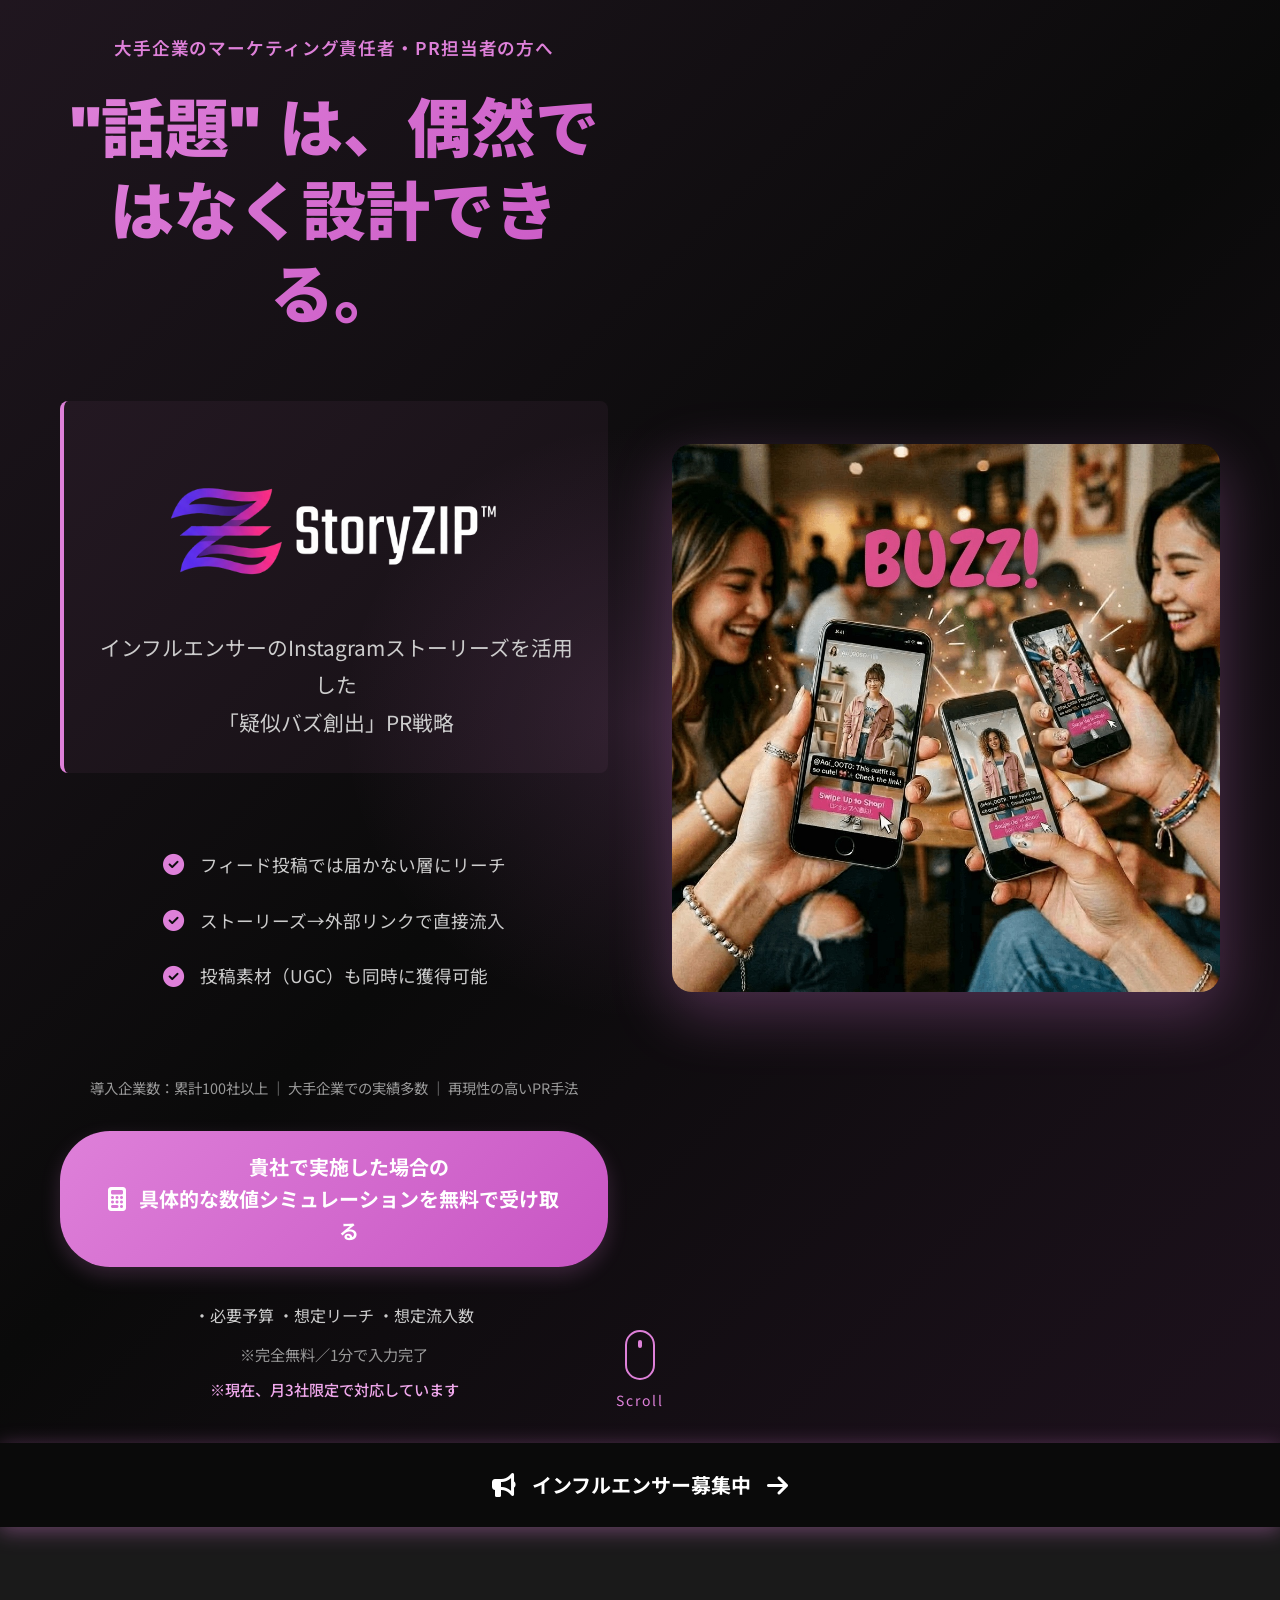
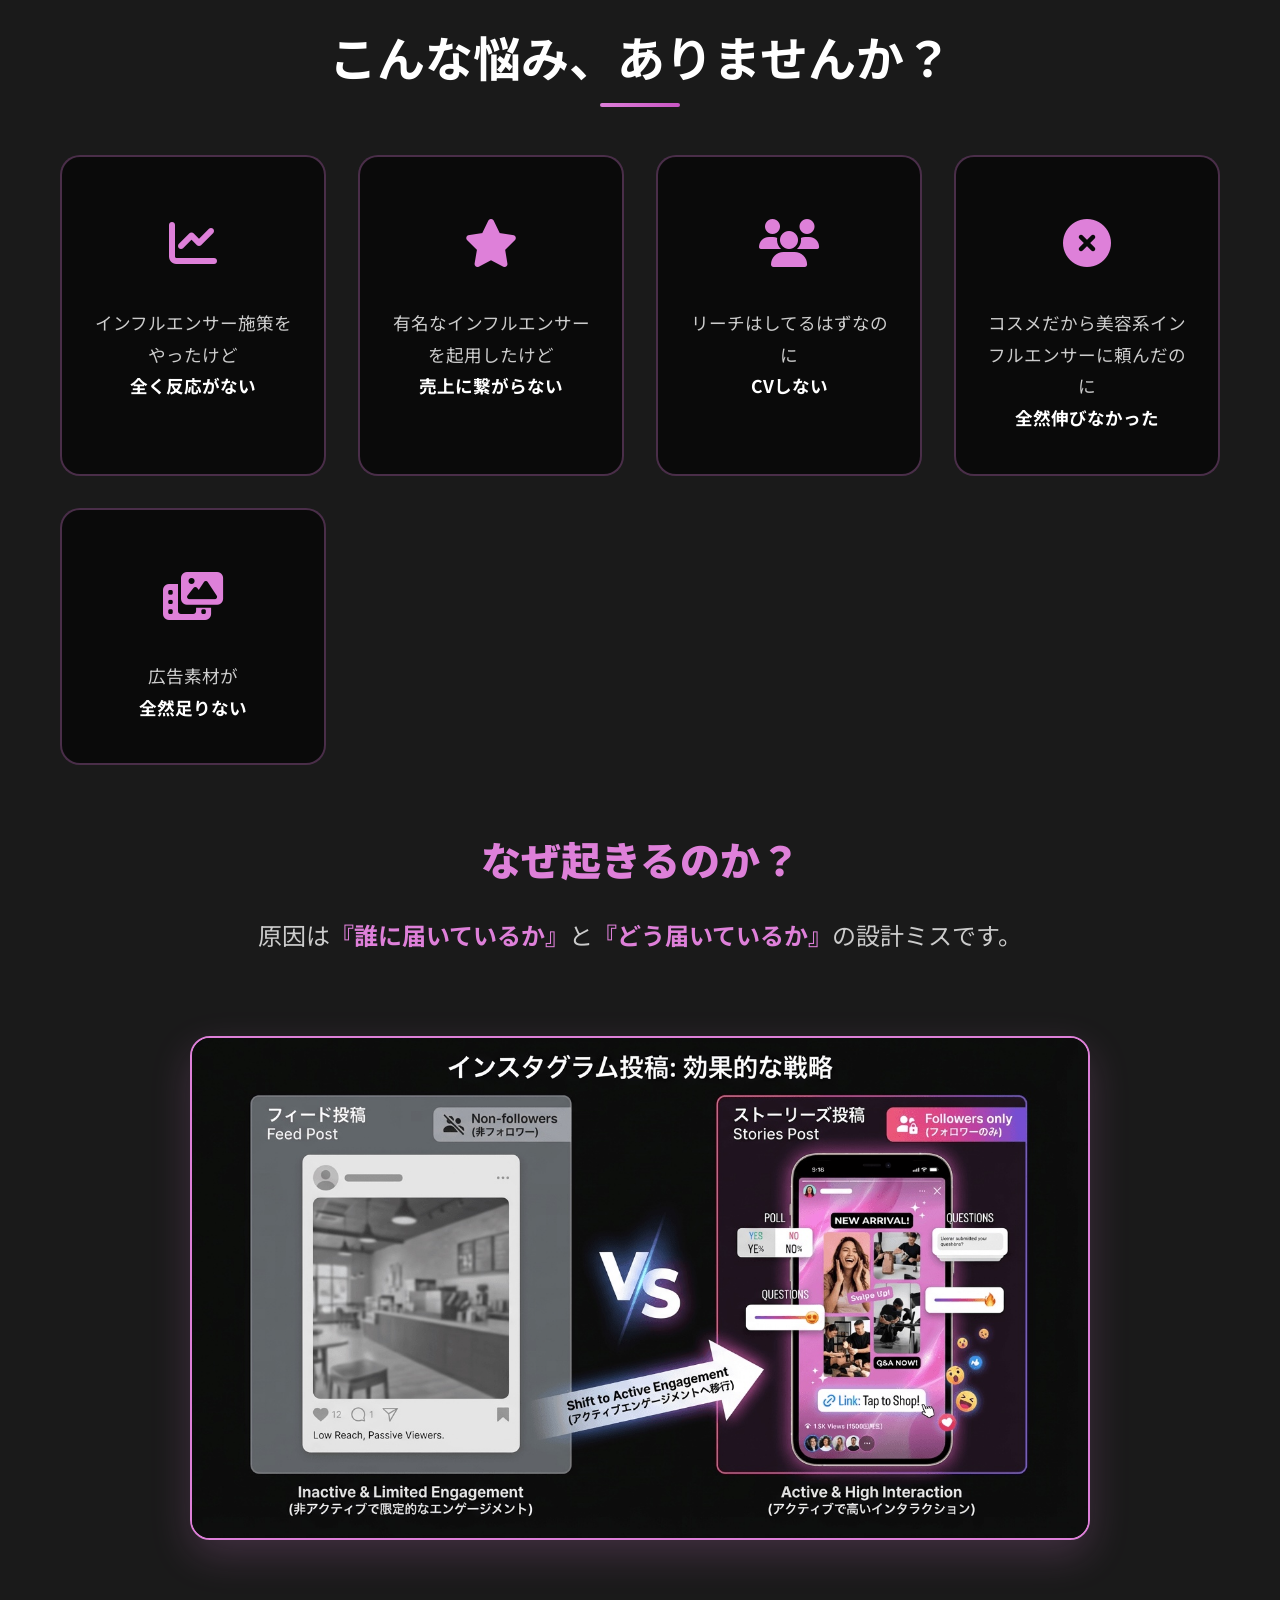
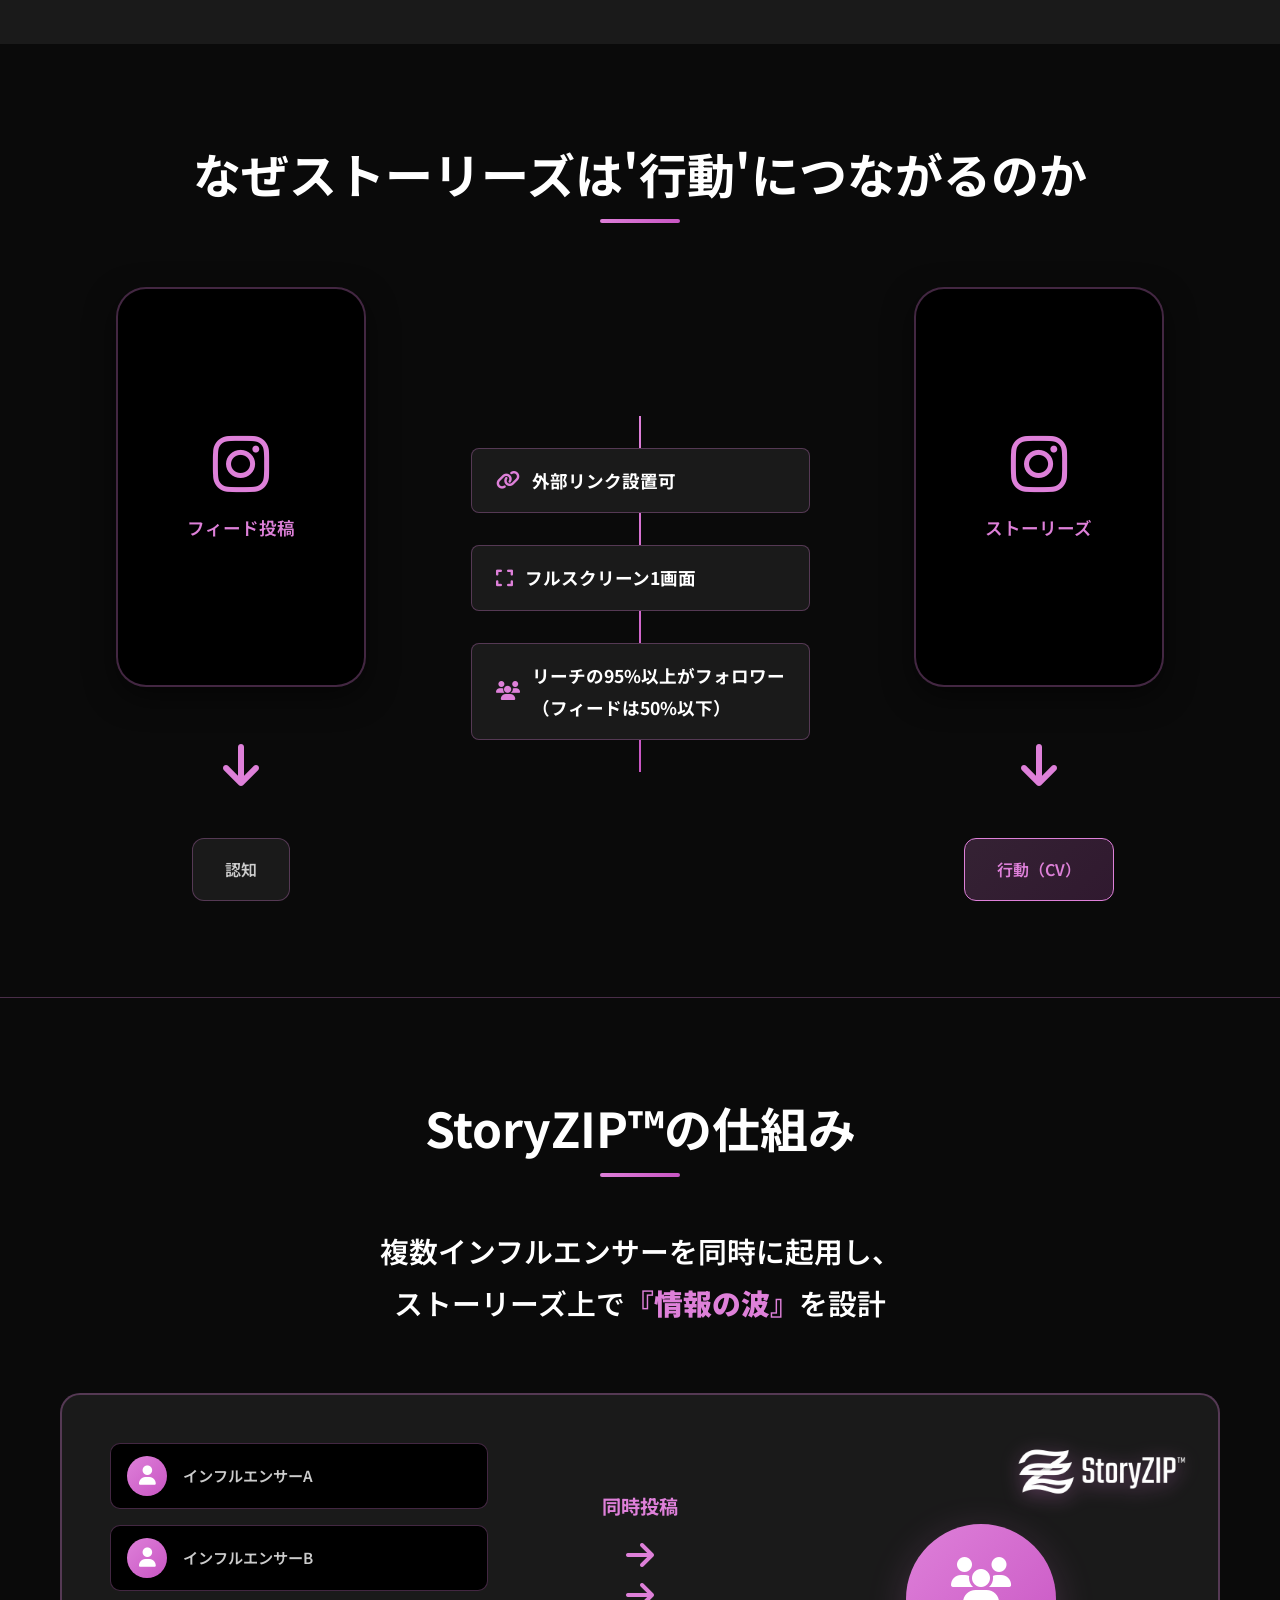
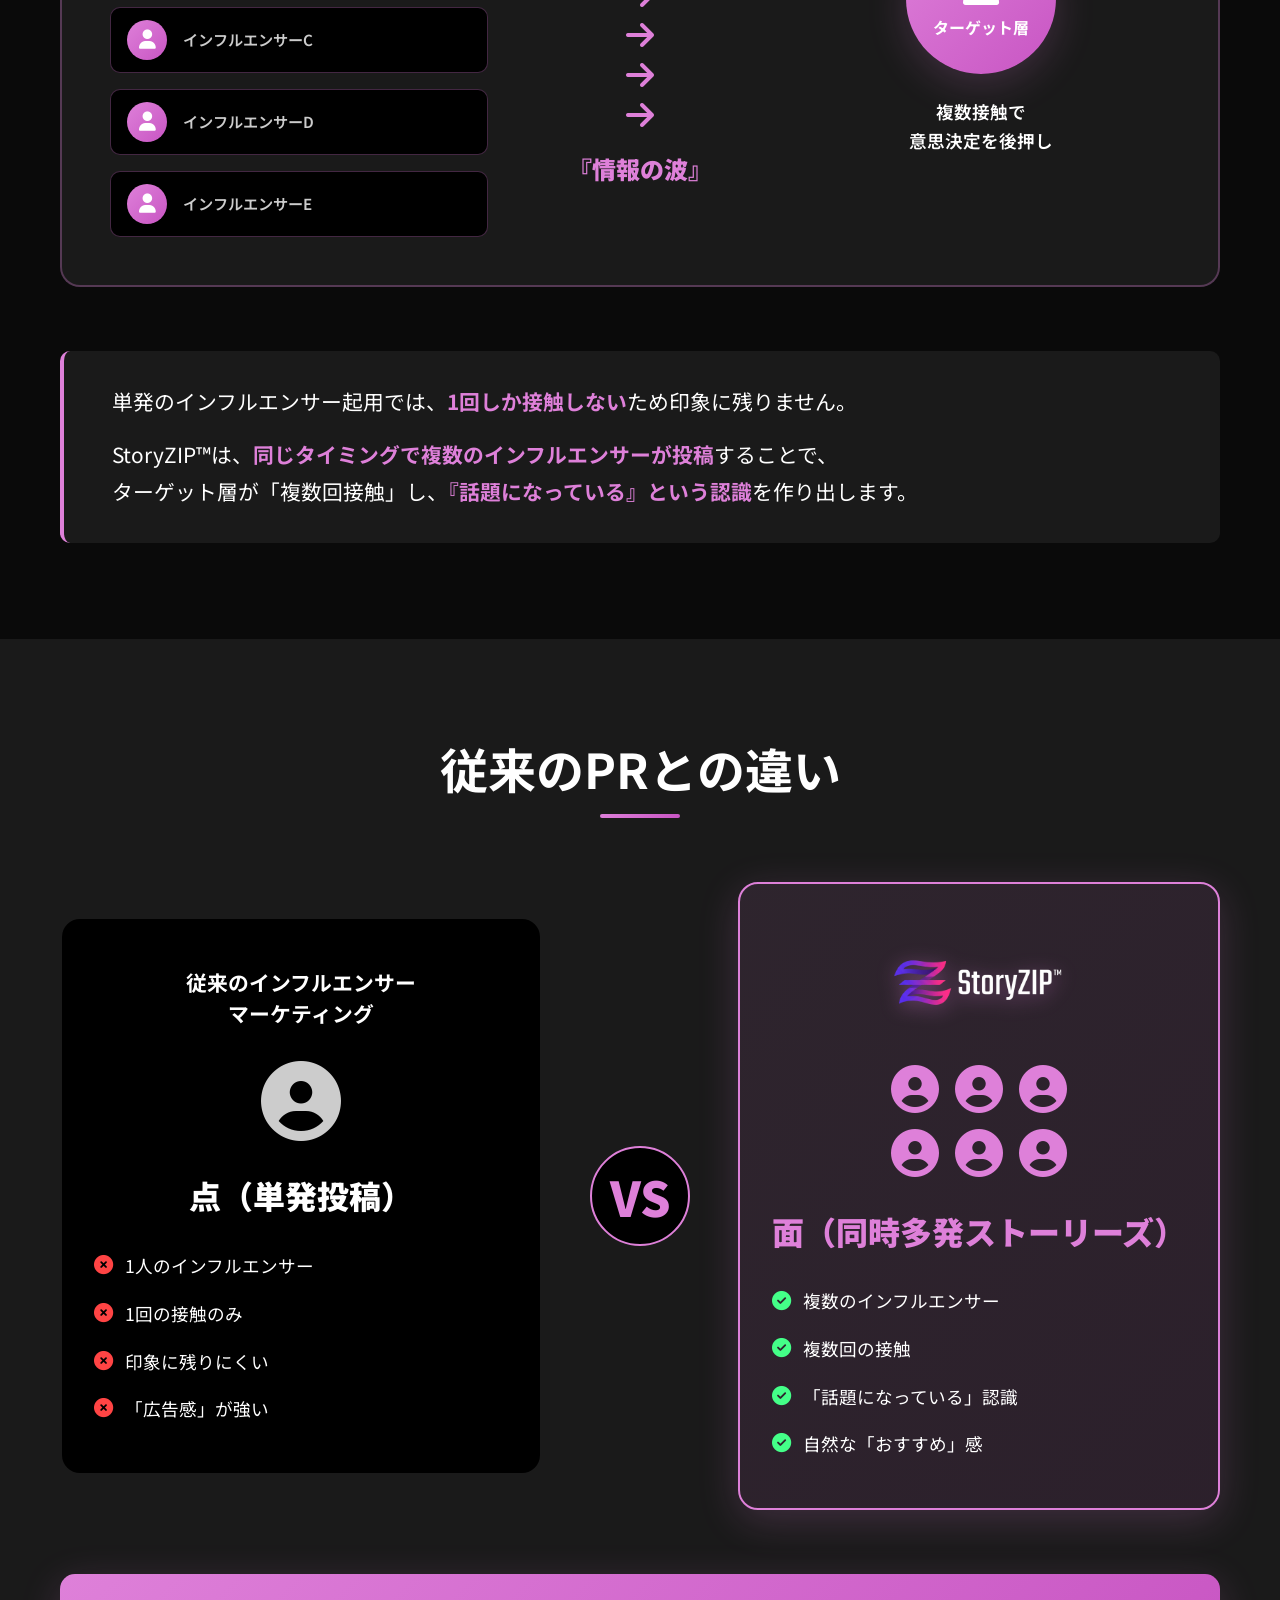
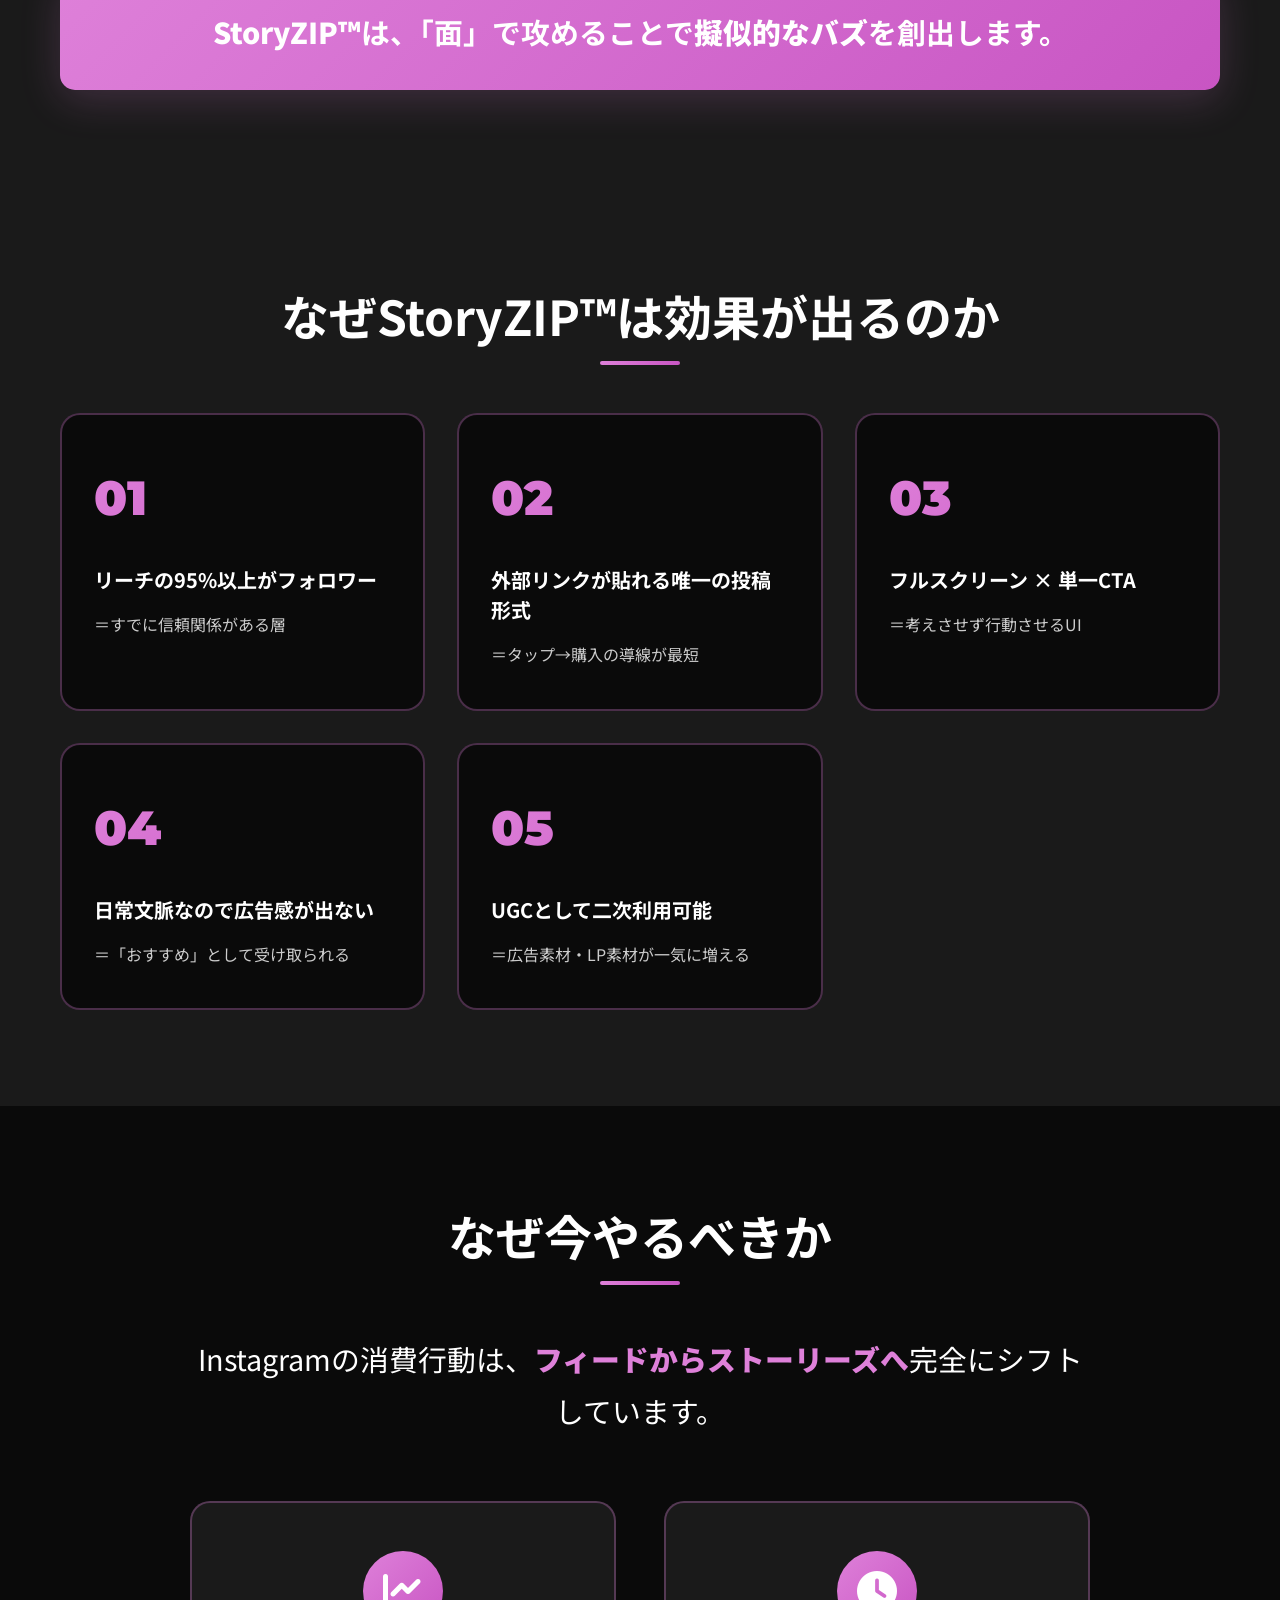
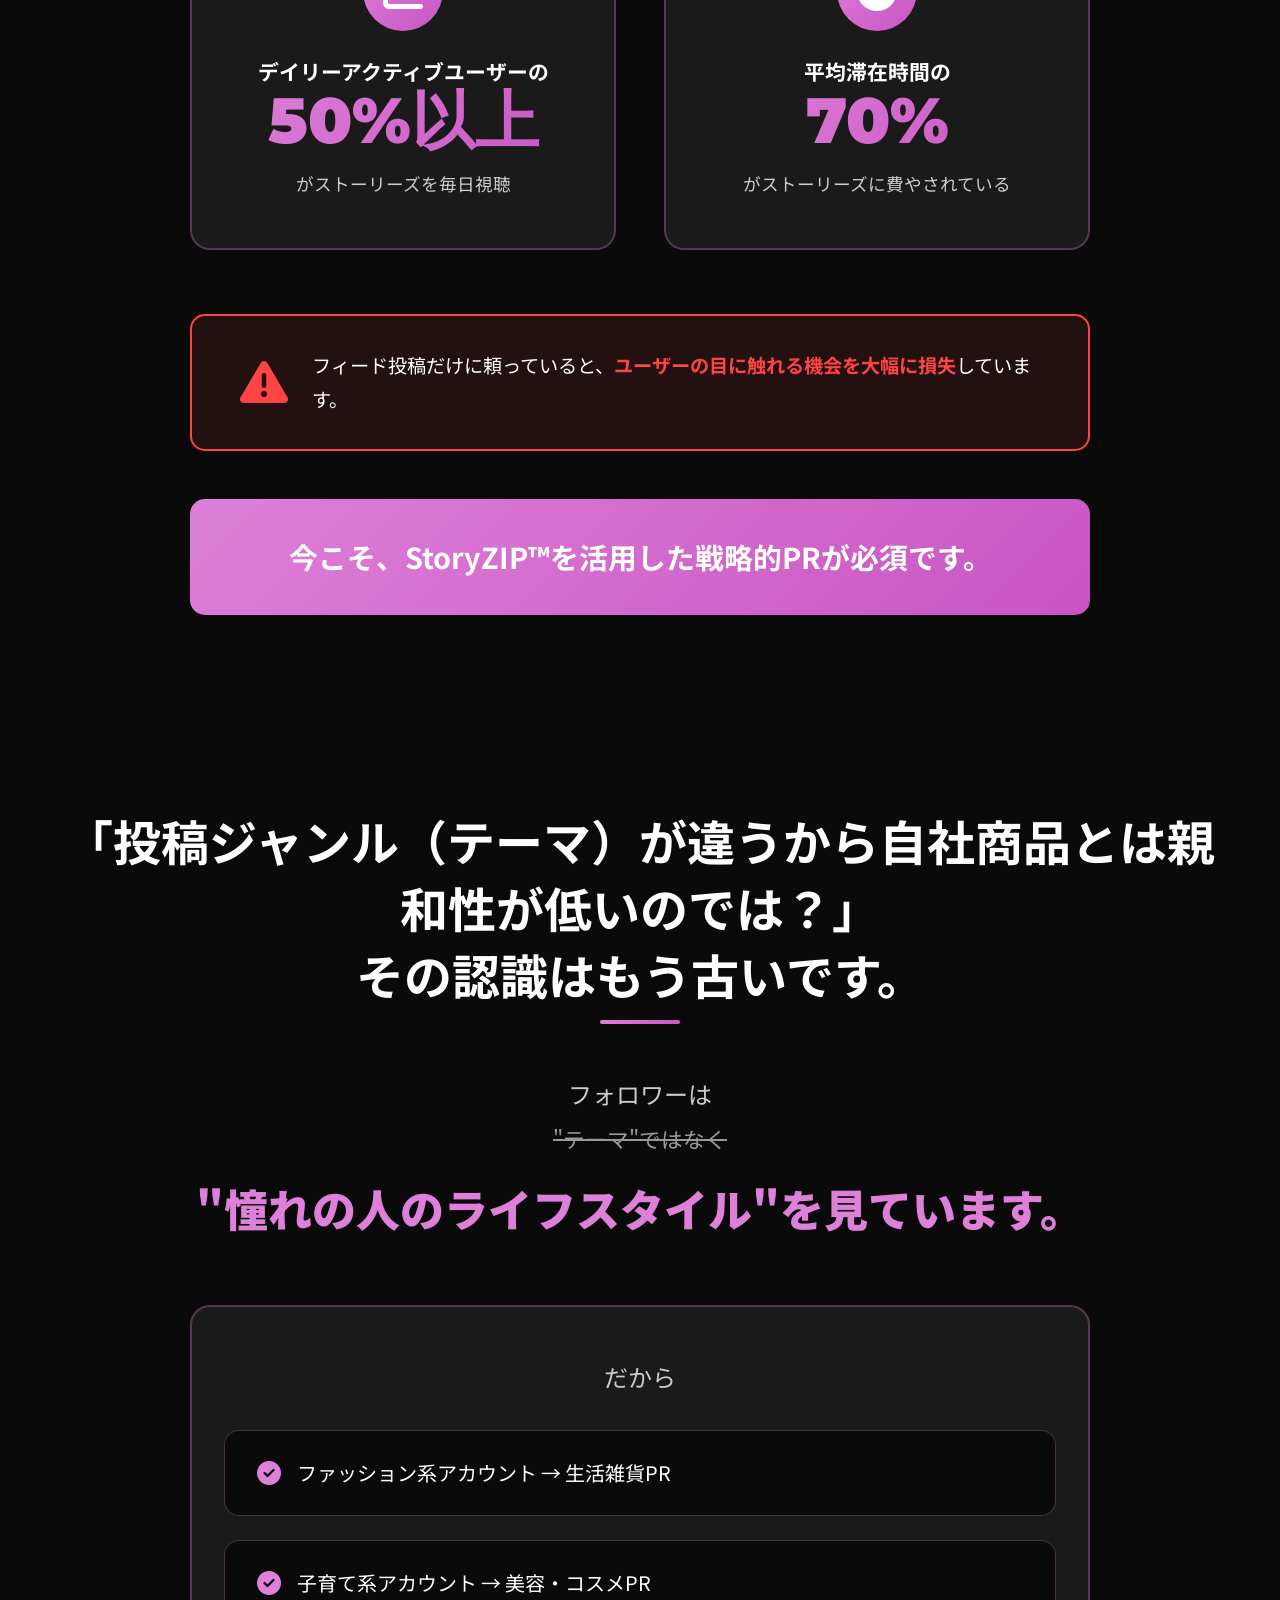
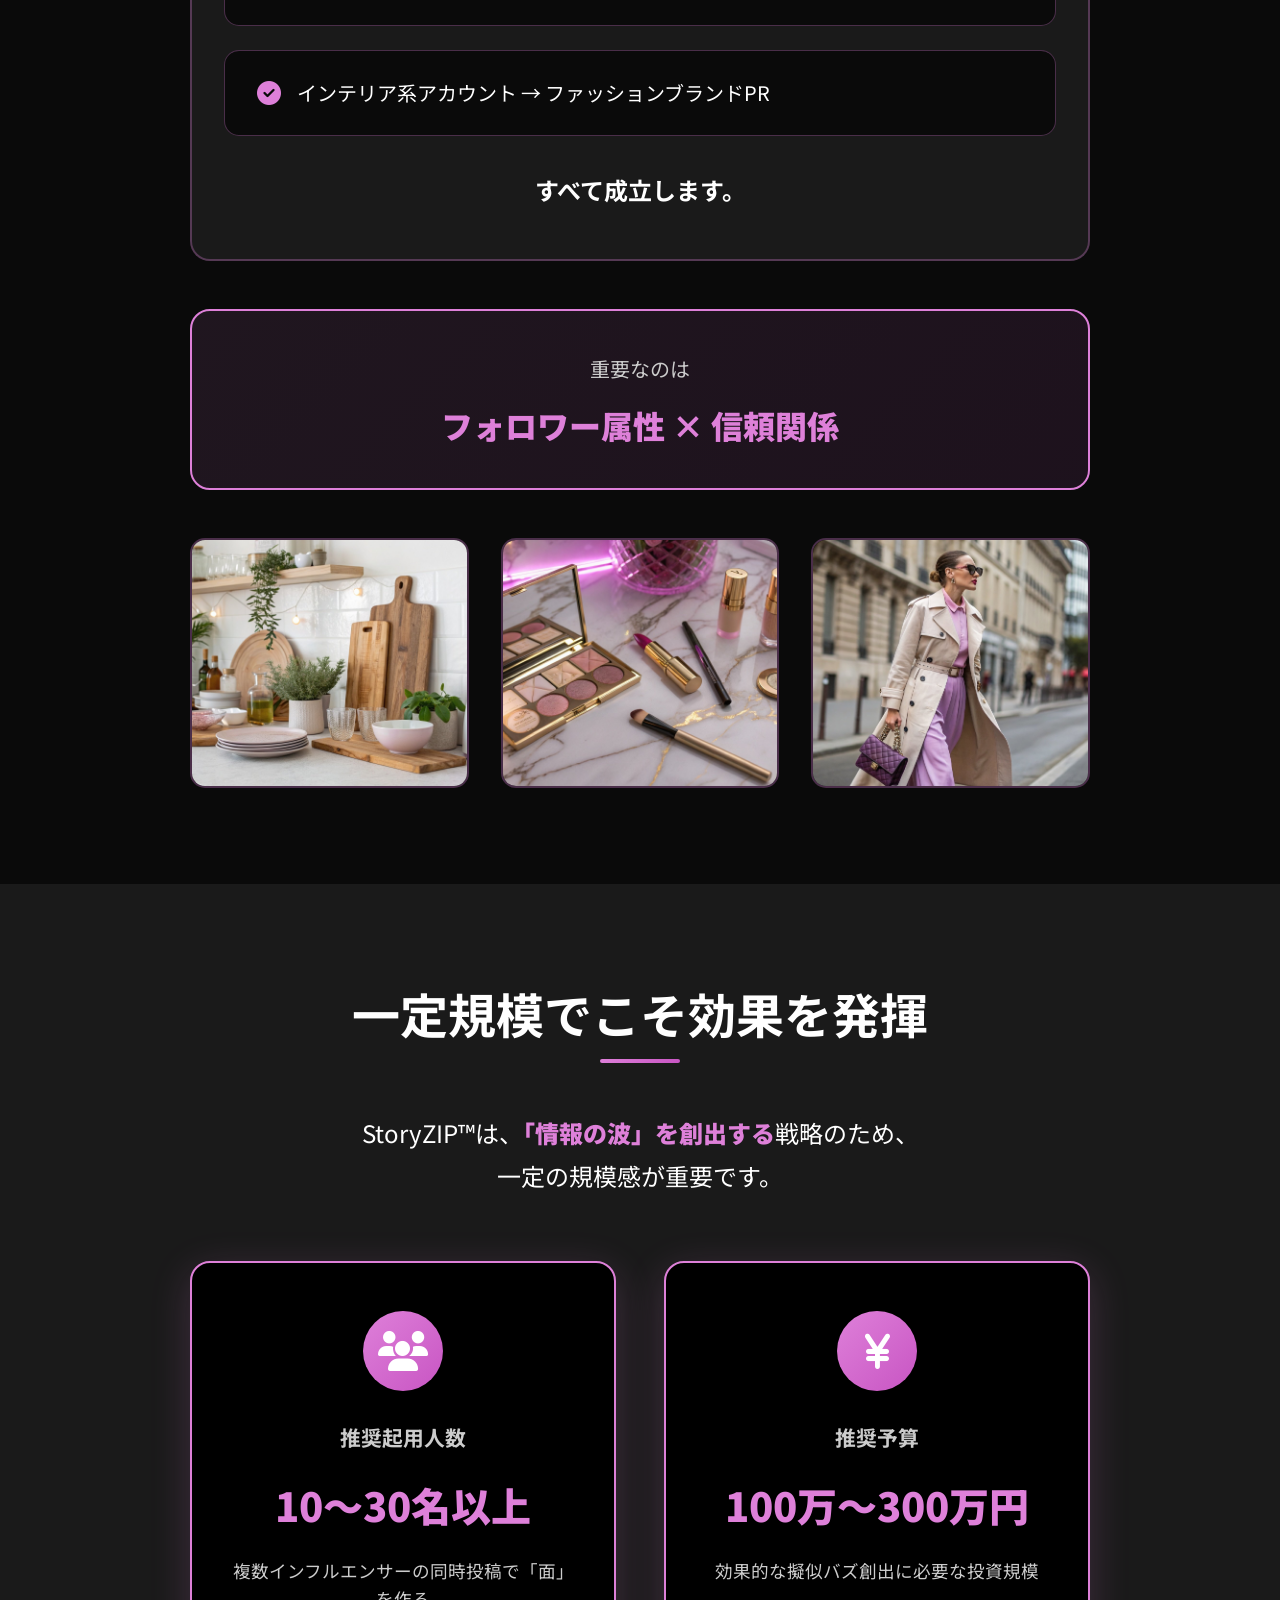
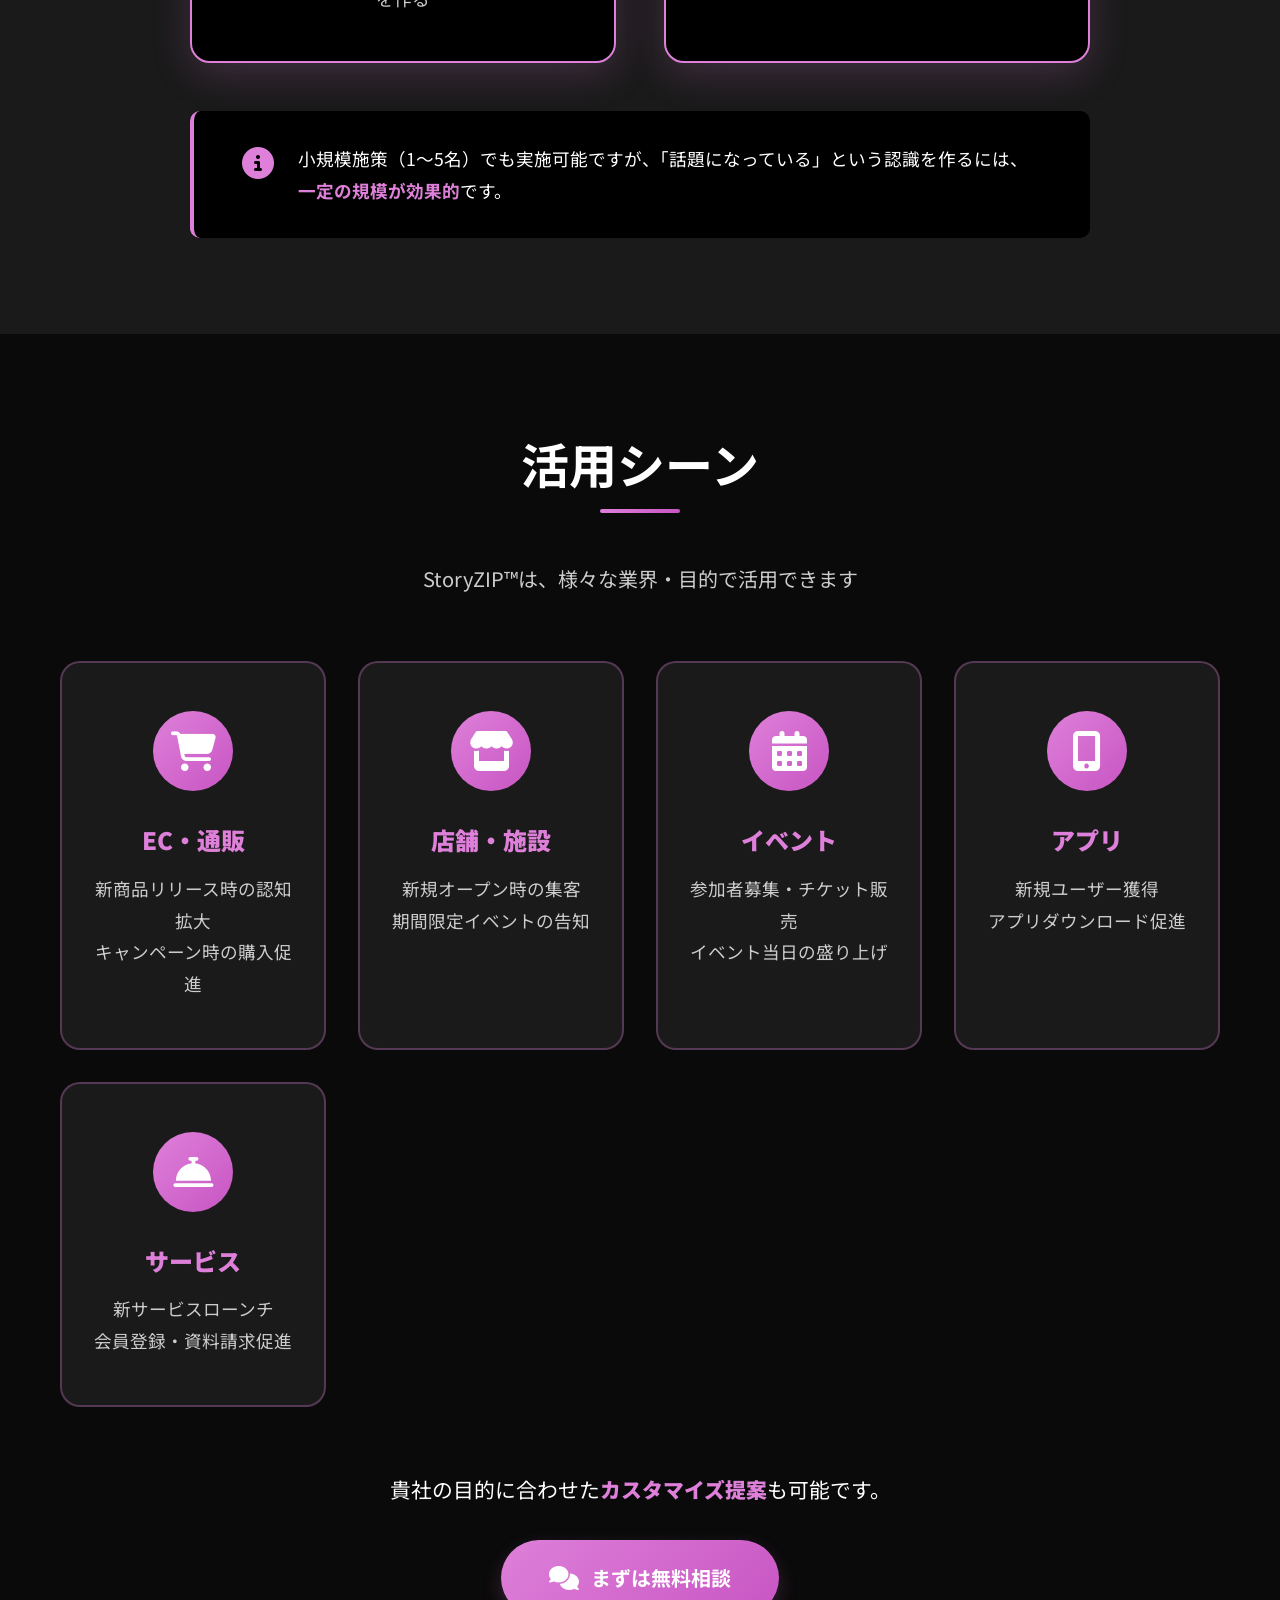
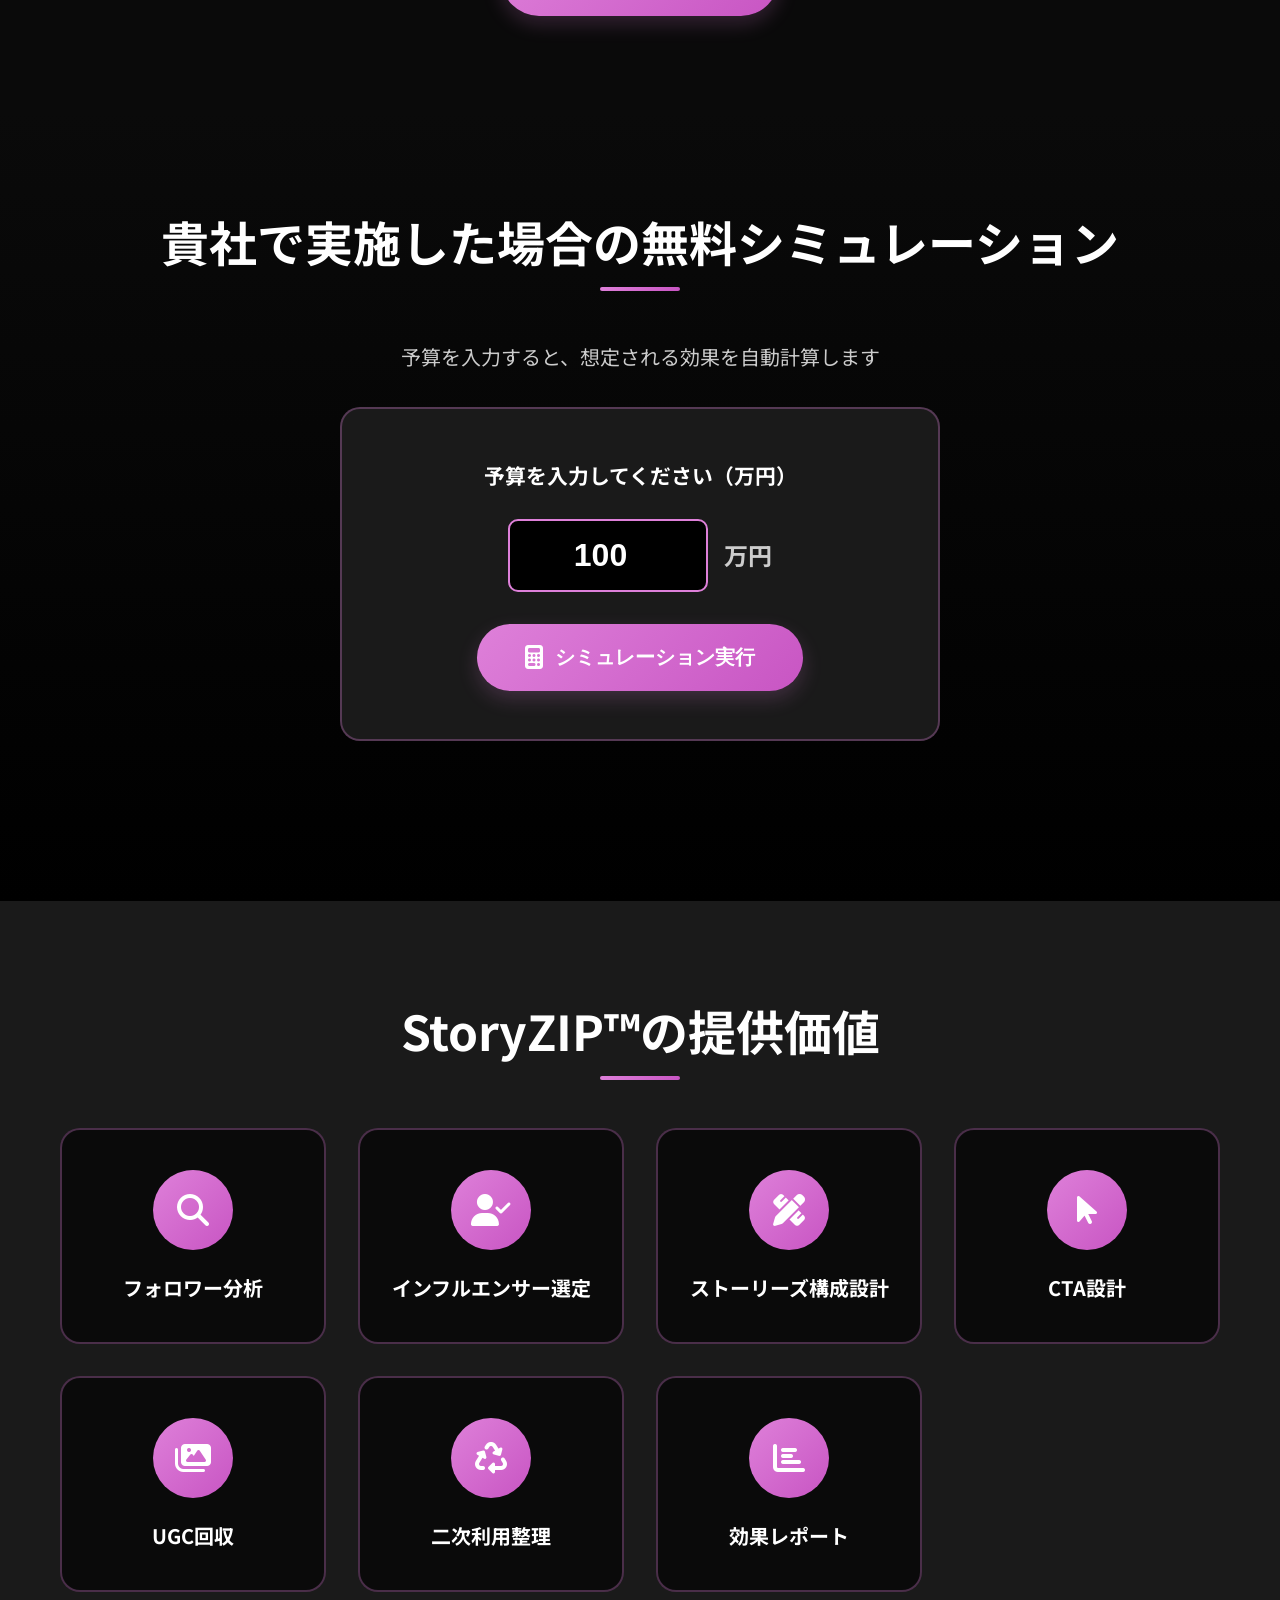
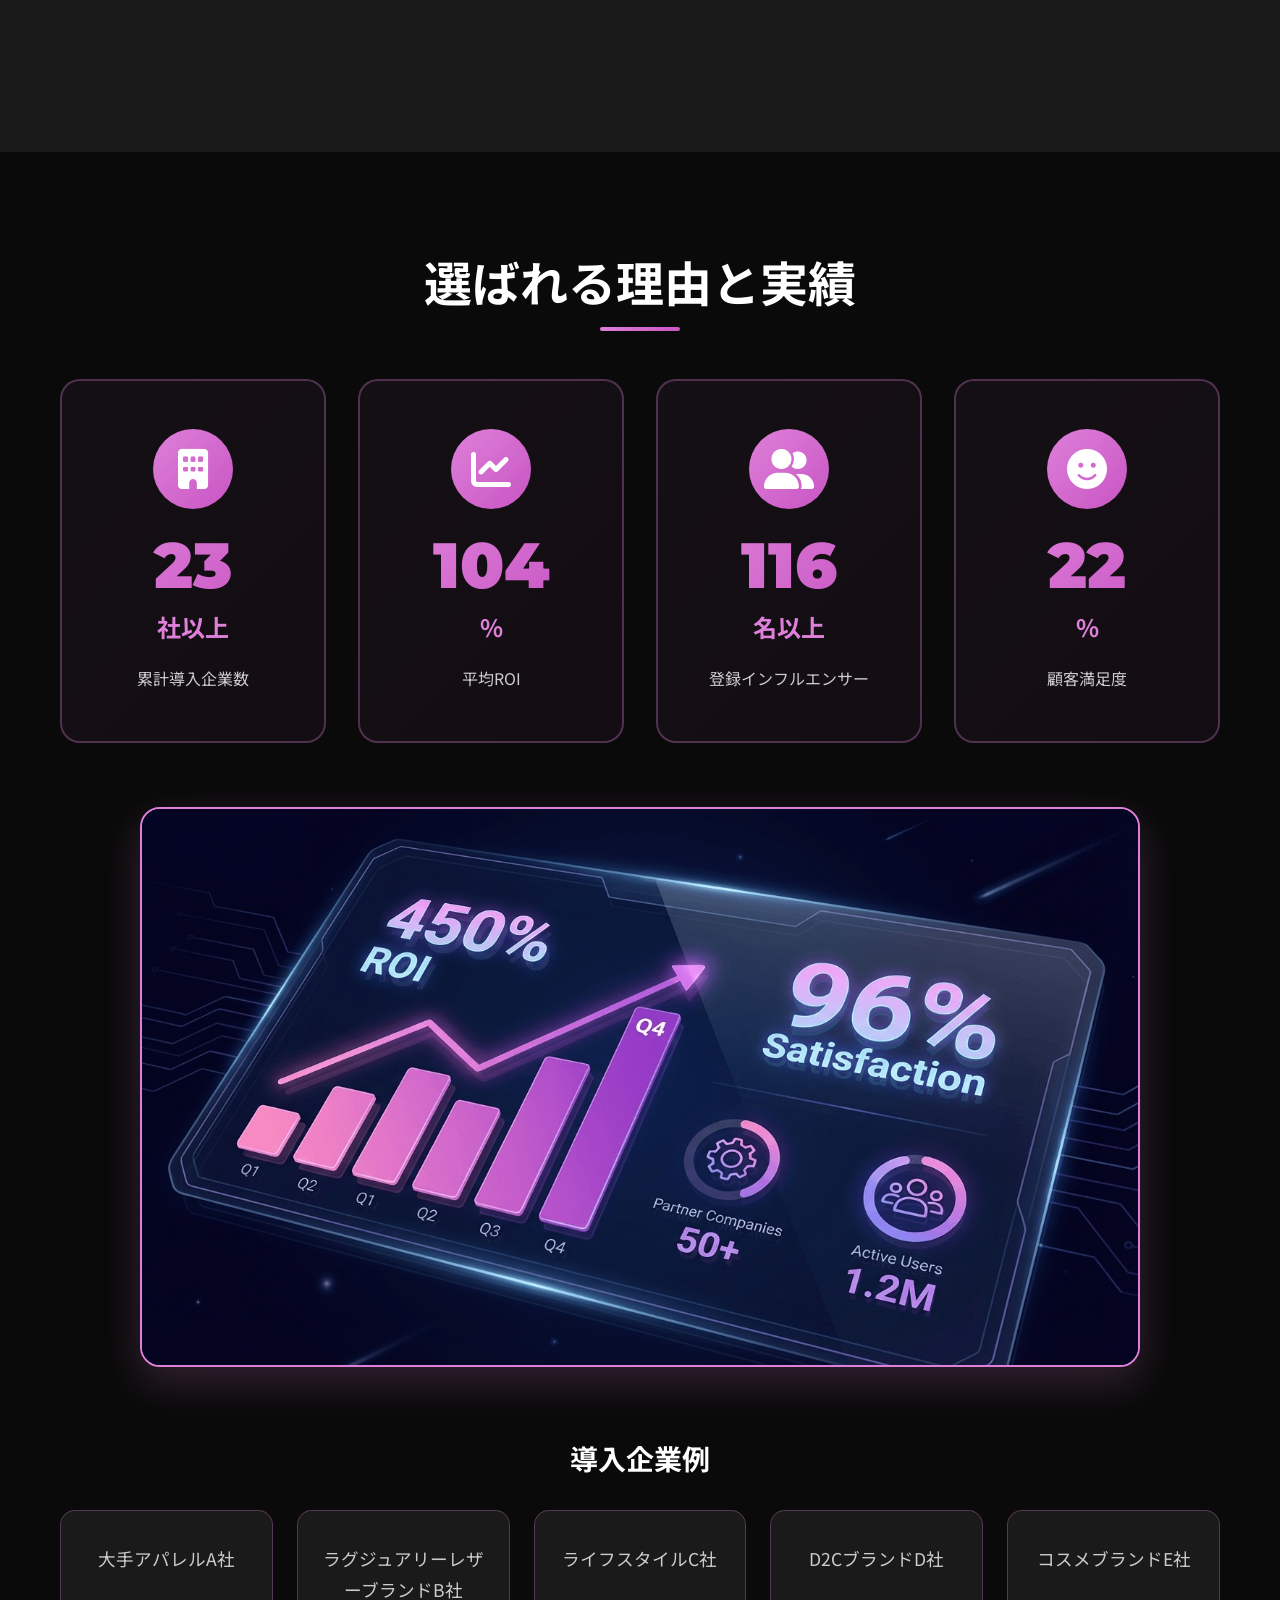
==== index.html @ 2cfdd506 "Add files via upload" ====
<!DOCTYPE html>
<html lang="ja">
<head>
    <meta charset="UTF-8">
    <meta name="viewport" content="width=device-width, initial-scale=1.0">
    <meta name="description" content="そのPR、まだフィード投稿ですか？話題は、偶然ではなく設計できる。StoryZIP™ - インフルエンサーのストーリーズを活用した擬似バズ創出PR戦略。無料シミュレーション受付中。">
    <title>StoryZIP™ - 話題は設計できる。ストーリーズ特化型インフルエンサーPR | JOY ZIPPER</title>
    
    <!-- Favicon -->
    <link rel="icon" type="image/png" href="images/favicon.png">
    <link rel="shortcut icon" type="image/x-icon" href="favicon.ico">
    <link rel="apple-touch-icon" sizes="180x180" href="images/favicon.png">
    
    <!-- SEO Keywords -->
    <meta name="keywords" content="StoryZIP,擬似バズ,ストーリーズPR,インフルエンサーマーケティング,Instagram ストーリーズ,話題創出,バズマーケティング,インフルエンサーPR,SNSマーケティング,フォロワー単価">
    
    <!-- OGP (Open Graph Protocol) -->
    <meta property="og:type" content="website">
    <meta property="og:url" content="https://lp.joyzipper.jp/">
    <meta property="og:title" content="StoryZIP™ - 話題は設計できる。擬似バズ創出PR戦略 | JOY ZIPPER">
    <meta property="og:description" content="そのPR、まだフィード投稿ですか？複数インフルエンサーのストーリーズで情報の波を創出。StoryZIP™は擬似バズを設計します。無料シミュレーション受付中。">
    <meta property="og:image" content="https://lp.joyzipper.jp/images/ogp-image-optimized.jpg">
    <meta property="og:site_name" content="JOY ZIPPER">
    <meta property="og:locale" content="ja_JP">
    
    <!-- Twitter Card -->
    <meta name="twitter:card" content="summary_large_image">
    <meta name="twitter:url" content="https://lp.joyzipper.jp/">
    <meta name="twitter:title" content="StoryZIP™ - 話題は設計できる。擬似バズ創出PR戦略 | JOY ZIPPER">
    <meta name="twitter:description" content="そのPR、まだフィード投稿ですか？複数インフルエンサーのストーリーズで情報の波を創出。StoryZIP™は擬似バズを設計します。無料シミュレーション受付中。">
    <meta name="twitter:image" content="https://lp.joyzipper.jp/images/ogp-image-optimized.jpg">
    
    <!-- Google Analytics - Deferred Loading -->
    <script>
      window.addEventListener('load', function() {
        var script = document.createElement('script');
        script.src = 'https://www.googletagmanager.com/gtag/js?id=G-VJMSBRJYEW';
        script.async = true;
        document.head.appendChild(script);
        
        script.onload = function() {
          window.dataLayer = window.dataLayer || [];
          function gtag(){dataLayer.push(arguments);}
          gtag('js', new Date());
          gtag('config', 'G-VJMSBRJYEW', {
            'debug_mode': true
          });
        };
      });
    </script>
    
    <!-- Meta Pixel Code - Deferred Loading -->
    <script>
      window.addEventListener('load', function() {
        !function(f,b,e,v,n,t,s)
        {if(f.fbq)return;n=f.fbq=function(){n.callMethod?
        n.callMethod.apply(n,arguments):n.queue.push(arguments)};
        if(!f._fbq)f._fbq=n;n.push=n;n.loaded=!0;n.version='2.0';
        n.queue=[];t=b.createElement(e);t.async=!0;
        t.src=v;s=b.getElementsByTagName(e)[0];
        s.parentNode.insertBefore(t,s)}(window, document,'script',
        'https://connect.facebook.net/en_US/fbevents.js');
        fbq('init', '1067655327831894');
        fbq('track', 'PageView');
      });
    </script>
    <noscript><img height="1" width="1" style="display:none"
    src="https://www.facebook.com/tr?id=1067655327831894&ev=PageView&noscript=1"
    /></noscript>
    <!-- End Meta Pixel Code -->
    
    <!-- Structured Data (JSON-LD) -->
    <script type="application/ld+json">
    {
      "@context": "https://schema.org",
      "@type": "Organization",
      "name": "JOY ZIPPER",
      "url": "https://lp.joyzipper.jp/",
      "logo": "https://lp.joyzipper.jp/images/hero-smartphone-new.jpg",
      "description": "StoryZIP™ - インフルエンサーのストーリーズを活用した擬似バズ創出PR戦略。話題は偶然ではなく設計できる。",
      "contactPoint": {
        "@type": "ContactPoint",
        "contactType": "Sales",
        "url": "https://lp.joyzipper.jp/#contact-form"
      },
      "sameAs": [
        "https://www.instagram.com/joyzipper/",
        "https://twitter.com/joyzipper"
      ]
    }
    </script>
    
    <script type="application/ld+json">
    {
      "@context": "https://schema.org",
      "@type": "Service",
      "name": "StoryZIP™ - ストーリーズ特化型インフルエンサーPR",
      "description": "StoryZIP™ - 複数インフルエンサーのストーリーズを同時投稿し、擬似バズを創出するPR戦略。フォロワー単価0.7〜1円、リーチ率20%、タップ率4%を実現。",
      "provider": {
        "@type": "Organization",
        "name": "JOY ZIPPER"
      },
      "areaServed": "JP",
      "serviceType": "インフルエンサーマーケティング",
      "offers": [
        {
          "@type": "Offer",
          "name": "ライトプラン",
          "description": "少額予算で始めたい方向け"
        },
        {
          "@type": "Offer",
          "name": "スタンダードプラン",
          "description": "本格的に運用したい方向け"
        },
        {
          "@type": "Offer",
          "name": "エンタープライズプラン",
          "description": "大規模展開したい方向け"
        }
      ]
    }
    </script>
    
    <!-- Google Fonts - Async Loading -->
    <link rel="preconnect" href="https://fonts.googleapis.com">
    <link rel="preconnect" href="https://fonts.gstatic.com" crossorigin>
    <link rel="preload" href="https://fonts.googleapis.com/css2?family=Noto+Sans+JP:wght@300;400;500;600;700;900&family=Montserrat:wght@600;700;800&display=swap&v=20240425" as="style" onload="this.onload=null;this.rel='stylesheet'">
    <noscript>
      <link href="https://fonts.googleapis.com/css2?family=Noto+Sans+JP:wght@300;400;500;600;700;900&family=Montserrat:wght@600;700;800&display=swap&v=20240425" rel="stylesheet">
    </noscript>
    
    <!-- Font Awesome - Async Loading -->
    <link rel="preload" href="https://cdn.jsdelivr.net/npm/@fortawesome/fontawesome-free@6.4.0/css/all.min.css" as="style" onload="this.onload=null;this.rel='stylesheet'">
    <noscript><link rel="stylesheet" href="https://cdn.jsdelivr.net/npm/@fortawesome/fontawesome-free@6.4.0/css/all.min.css"></noscript>
    
    <!-- Custom CSS -->
    <link rel="stylesheet" href="css/style.css?v=20240425b">
</head>
<body>
    <!-- First View -->
    <section class="hero" id="hero">
        <div class="hero-background"></div>
        <div class="hero-content">
            <div class="container">
                <div class="hero-grid">
                    <div class="hero-text">
                        <p class="hero-target">大手企業のマーケティング責任者・PR担当者の方へ</p>
                        <h1 class="hero-title">
                            <span class="title-emphasis">"話題" は、偶然ではなく設計できる。</span>
                        </h1>
                        <div class="hero-service">
                            <img src="images/logo-mark-color.png" alt="StoryZIP™" class="storyzip-logo storyzip-logo-hero">
                            <p class="service-description">
                                インフルエンサーのInstagramストーリーズを活用した<br>
                                「疑似バズ創出」PR戦略
                            </p>
                        </div>
                        <ul class="hero-proof">
                            <li><i class="fas fa-check-circle"></i>フィード投稿では届かない層にリーチ</li>
                            <li><i class="fas fa-check-circle"></i>ストーリーズ→外部リンクで直接流入</li>
                            <li><i class="fas fa-check-circle"></i>投稿素材（UGC）も同時に獲得可能</li>
                        </ul>
                        <div class="hero-trust">
                            <p class="trust-text">導入企業数：累計100社以上 ｜ 大手企業での実績多数 ｜ 再現性の高いPR手法</p>
                        </div>
                        <a href="#simulation" class="cta-button cta-primary cta-simulation">
                            <i class="fas fa-calculator"></i>
                            貴社で実施した場合の<br>具体的な数値シミュレーションを無料で受け取る
                        </a>
                        <div class="cta-details">
                            <p class="cta-benefits">・必要予算 ・想定リーチ ・想定流入数</p>
                            <p class="cta-guarantee">※完全無料／1分で入力完了</p>
                            <p class="cta-urgency">※現在、月3社限定で対応しています</p>
                        </div>
                    </div>
                    <div class="hero-image">
                        <img src="images/hero-buzz-v1.jpg" alt="複数のインフルエンサーがInstagramストーリーズを同時投稿してバズが生まれる様子" fetchpriority="high">
                    </div>
                </div>
            </div>
        </div>
        <div class="scroll-indicator">
            <div class="scroll-icon"></div>
            <span>Scroll</span>
        </div>
    </section>

    <!-- Influencer Banner -->
    <a href="#influencer" class="influencer-banner">
        <div class="influencer-banner-content">
            <i class="fas fa-bullhorn"></i>
            <span class="influencer-banner-text">インフルエンサー募集中</span>
            <i class="fas fa-arrow-right"></i>
        </div>
    </a>

    <!-- Problem Section -->
    <section class="problem-section" id="problem">
        <div class="container">
            <h2 class="section-title">こんな悩み、ありませんか？</h2>
            
            <div class="problem-grid">
                <div class="problem-card">
                    <div class="problem-icon">
                        <i class="fas fa-chart-line"></i>
                    </div>
                    <p>インフルエンサー施策をやったけど<br><strong>全く反応がない</strong></p>
                </div>
                
                <div class="problem-card">
                    <div class="problem-icon">
                        <i class="fas fa-star"></i>
                    </div>
                    <p>有名なインフルエンサーを起用したけど<br><strong>売上に繋がらない</strong></p>
                </div>
                
                <div class="problem-card">
                    <div class="problem-icon">
                        <i class="fas fa-users"></i>
                    </div>
                    <p>リーチはしてるはずなのに<br><strong>CVしない</strong></p>
                </div>
                
                <div class="problem-card">
                    <div class="problem-icon">
                        <i class="fas fa-times-circle"></i>
                    </div>
                    <p>コスメだから美容系インフルエンサーに頼んだのに<br><strong>全然伸びなかった</strong></p>
                </div>
                
                <div class="problem-card">
                    <div class="problem-icon">
                        <i class="fas fa-photo-video"></i>
                    </div>
                    <p>広告素材が<br><strong>全然足りない</strong></p>
                </div>
            </div>
            
            <div class="problem-solution">
                <div class="solution-message">
                    <h3 class="problem-why-title">なぜ起きるのか？</h3>
                    <p class="problem-why-text">原因は<strong>『誰に届いているか』</strong>と<strong>『どう届いているか』</strong>の設計ミスです。</p>
                </div>
            </div>
            
            <div class="comparison-image">
                <img src="images/before-after-comparison-new.jpg" alt="フィード投稿とストーリーズ投稿の効果比較" loading="lazy">
            </div>
        </div>
    </section>

    <!-- First Visual Diagram Section -->
    <section class="first-visual-diagram" id="first-visual-diagram">
        <div class="container">
            <h2 class="section-title">なぜストーリーズは'行動'につながるのか</h2>
            <div class="visual-comparison">
                <!-- フィード投稿 -->
                <div class="visual-item">
                    <div class="visual-mockup">
                        <div class="mockup-feed">
                            <i class="fab fa-instagram"></i>
                            <span class="mockup-label">フィード投稿</span>
                        </div>
                    </div>
                    <div class="visual-arrow">
                        <i class="fas fa-arrow-down"></i>
                    </div>
                    <div class="visual-result">
                        <span class="result-label">認知</span>
                    </div>
                </div>

                <!-- 比較ポイント -->
                <div class="visual-divider">
                    <div class="comparison-point">
                        <i class="fas fa-link"></i>
                        <span>外部リンク設置可</span>
                    </div>
                    <div class="comparison-point">
                        <i class="fas fa-expand"></i>
                        <span>フルスクリーン1画面</span>
                    </div>
                    <div class="comparison-point">
                        <i class="fas fa-users"></i>
                        <span>リーチの95%以上がフォロワー<br>（フィードは50%以下）</span>
                    </div>
                </div>

                <!-- ストーリーズ -->
                <div class="visual-item">
                    <div class="visual-mockup">
                        <div class="mockup-story">
                            <i class="fab fa-instagram"></i>
                            <span class="mockup-label">ストーリーズ</span>
                        </div>
                    </div>
                    <div class="visual-arrow">
                        <i class="fas fa-arrow-down"></i>
                    </div>
                    <div class="visual-result visual-result-highlight">
                        <span class="result-label">行動（CV）</span>
                    </div>
                </div>
            </div>
        </div>
    </section>

    <!-- Solution Overview Section -->
    <section class="solution-overview" id="solution">
        <div class="container">
            <h2 class="section-title">
                StoryZIP™の仕組み
            </h2>
            <p class="section-subtitle-large">複数インフルエンサーを同時に起用し、<br>ストーリーズ上で<strong>『情報の波』</strong>を設計</p>
            
            <!-- 情報の波 ビジュアル -->
            <div class="wave-visual">
                <div class="wave-container">
                    <!-- StoryZIP™ ロゴ（図解の特徴を強調） -->
                    <img src="images/logo-horizontal-white.png" alt="StoryZIP™" class="wave-logo">
                    <!-- 左側: 複数インフルエンサー -->
                    <div class="wave-influencers">
                        <div class="wave-influencer-item">
                            <div class="influencer-avatar">
                                <i class="fas fa-user"></i>
                            </div>
                            <span>インフルエンサーA</span>
                        </div>
                        <div class="wave-influencer-item">
                            <div class="influencer-avatar">
                                <i class="fas fa-user"></i>
                            </div>
                            <span>インフルエンサーB</span>
                        </div>
                        <div class="wave-influencer-item">
                            <div class="influencer-avatar">
                                <i class="fas fa-user"></i>
                            </div>
                            <span>インフルエンサーC</span>
                        </div>
                        <div class="wave-influencer-item">
                            <div class="influencer-avatar">
                                <i class="fas fa-user"></i>
                            </div>
                            <span>インフルエンサーD</span>
                        </div>
                        <div class="wave-influencer-item">
                            <div class="influencer-avatar">
                                <i class="fas fa-user"></i>
                            </div>
                            <span>インフルエンサーE</span>
                        </div>
                    </div>
                    
                    <!-- 中央: 情報の波（矢印群） -->
                    <div class="wave-arrows">
                        <div class="wave-label">同時投稿</div>
                        <div class="arrow-group">
                            <i class="fas fa-arrow-right"></i>
                            <i class="fas fa-arrow-right"></i>
                            <i class="fas fa-arrow-right"></i>
                            <i class="fas fa-arrow-right"></i>
                            <i class="fas fa-arrow-right"></i>
                        </div>
                        <div class="wave-label-sub">『情報の波』</div>
                    </div>
                    
                    <!-- 右側: ターゲット層 -->
                    <div class="wave-target">
                        <div class="target-circle">
                            <i class="fas fa-users"></i>
                            <span>ターゲット層</span>
                        </div>
                        <p class="target-description">複数接触で<br>意思決定を後押し</p>
                    </div>
                </div>
            </div>
            
            <!-- 説明文 -->
            <div class="solution-explanation">
                <p>単発のインフルエンサー起用では、<strong>1回しか接触しない</strong>ため印象に残りません。</p>
                <p>StoryZIP™は、<strong>同じタイミングで複数のインフルエンサーが投稿</strong>することで、<br>ターゲット層が「複数回接触」し、<strong>『話題になっている』という認識</strong>を作り出します。</p>
            </div>
        </div>
    </section>

    <!-- Difference Section -->
    <section class="difference-section" id="difference">
        <div class="container">
            <h2 class="section-title">従来のPRとの違い</h2>
            
            <div class="difference-comparison">
                <!-- 左側: 点（単発投稿） -->
                <div class="difference-item difference-old">
                    <div class="difference-header">
                        <p class="difference-header-text">従来のインフルエンサー<br>マーケティング</p>
                    </div>
                    <div class="difference-icon-wrapper">
                        <div class="single-dot">
                            <i class="fas fa-user-circle"></i>
                        </div>
                    </div>
                    <h3 class="difference-label">点（単発投稿）</h3>
                    <div class="difference-description">
                        <p><i class="fas fa-times-circle"></i> 1人のインフルエンサー</p>
                        <p><i class="fas fa-times-circle"></i> 1回の接触のみ</p>
                        <p><i class="fas fa-times-circle"></i> 印象に残りにくい</p>
                        <p><i class="fas fa-times-circle"></i> 「広告感」が強い</p>
                    </div>
                </div>
                
                <!-- 中央: VS -->
                <div class="difference-vs">
                    <span>VS</span>
                </div>
                
                <!-- 右側: 面（同時多発ストーリーズ） -->
                <div class="difference-item difference-new">
                    <div class="difference-header">
                        <img src="images/logo-mark-color.png" alt="StoryZIP™" class="difference-logo">
                    </div>
                    <div class="difference-icon-wrapper">
                        <div class="multiple-dots">
                            <div class="dot-row">
                                <i class="fas fa-user-circle"></i>
                                <i class="fas fa-user-circle"></i>
                                <i class="fas fa-user-circle"></i>
                            </div>
                            <div class="dot-row">
                                <i class="fas fa-user-circle"></i>
                                <i class="fas fa-user-circle"></i>
                                <i class="fas fa-user-circle"></i>
                            </div>
                        </div>
                    </div>
                    <h3 class="difference-label difference-label-highlight">面（同時多発ストーリーズ）</h3>
                    <div class="difference-description">
                        <p><i class="fas fa-check-circle"></i> 複数のインフルエンサー</p>
                        <p><i class="fas fa-check-circle"></i> 複数回の接触</p>
                        <p><i class="fas fa-check-circle"></i> 「話題になっている」認識</p>
                        <p><i class="fas fa-check-circle"></i> 自然な「おすすめ」感</p>
                    </div>
                </div>
            </div>
            
            <div class="difference-conclusion">
                <p><strong>StoryZIP™</strong>は、「面」で攻めることで<strong>擬似的なバズ</strong>を創出します。</p>
            </div>
        </div>
    </section>

    <!-- Why It Works Section -->
    <section class="logic-section" id="logic">
        <div class="container">
            <h2 class="section-title">なぜStoryZIP™は効果が出るのか</h2>
            
            <div class="logic-grid">
                <div class="logic-card">
                    <div class="logic-number">01</div>
                    <h4>リーチの95%以上がフォロワー</h4>
                    <p>＝すでに信頼関係がある層</p>
                </div>
                
                <div class="logic-card">
                    <div class="logic-number">02</div>
                    <h4>外部リンクが貼れる唯一の投稿形式</h4>
                    <p>＝タップ→購入の導線が最短</p>
                </div>
                
                <div class="logic-card">
                    <div class="logic-number">03</div>
                    <h4>フルスクリーン × 単一CTA</h4>
                    <p>＝考えさせず行動させるUI</p>
                </div>
                
                <div class="logic-card">
                    <div class="logic-number">04</div>
                    <h4>日常文脈なので広告感が出ない</h4>
                    <p>＝「おすすめ」として受け取られる</p>
                </div>
                
                <div class="logic-card">
                    <div class="logic-number">05</div>
                    <h4>UGCとして二次利用可能</h4>
                    <p>＝広告素材・LP素材が一気に増える</p>
                </div>
            </div>
        </div>
    </section>

    <!-- Urgency Section -->
    <section class="urgency-section" id="urgency">
        <div class="container">
            <h2 class="section-title">なぜ今やるべきか</h2>
            
            <div class="urgency-content">
                <div class="urgency-statement">
                    <p class="urgency-highlight">Instagramの消費行動は、<strong>フィードからストーリーズへ</strong>完全にシフトしています。</p>
                </div>
                
                <div class="urgency-stats">
                    <div class="urgency-stat-item">
                        <div class="stat-icon">
                            <i class="fas fa-chart-line"></i>
                        </div>
                        <h3>デイリーアクティブユーザーの<br><span class="stat-number">50%以上</span></h3>
                        <p>がストーリーズを毎日視聴</p>
                    </div>
                    
                    <div class="urgency-stat-item">
                        <div class="stat-icon">
                            <i class="fas fa-clock"></i>
                        </div>
                        <h3>平均滞在時間の<br><span class="stat-number">70%</span></h3>
                        <p>がストーリーズに費やされている</p>
                    </div>
                </div>
                
                <div class="urgency-warning">
                    <i class="fas fa-exclamation-triangle"></i>
                    <p>フィード投稿だけに頼っていると、<strong>ユーザーの目に触れる機会を大幅に損失</strong>しています。</p>
                </div>
                
                <div class="urgency-cta">
                    <p>今こそ、StoryZIP™を活用した戦略的PRが必須です。</p>
                </div>
            </div>
        </div>
    </section>

    <!-- Tone & Manner Section -->
    <section class="tone-section" id="tone">
        <div class="container">
            <h2 class="section-title">「投稿ジャンル（テーマ）が違うから自社商品とは親和性が低いのでは？」<br>その認識はもう古いです。</h2>
            
            <div class="tone-content">
                <div class="tone-statement">
                    <p>フォロワーは<br><span class="text-muted">"テーマ"ではなく</span></p>
                    <h3>"憧れの人のライフスタイル"を見ています。</h3>
                </div>
                
                <div class="tone-examples">
                    <p class="examples-intro">だから</p>
                    <div class="examples-grid">
                        <div class="example-item">
                            <i class="fas fa-check-circle"></i>
                            <p>ファッション系アカウント → 生活雑貨PR</p>
                        </div>
                        <div class="example-item">
                            <i class="fas fa-check-circle"></i>
                            <p>子育て系アカウント → 美容・コスメPR</p>
                        </div>
                        <div class="example-item">
                            <i class="fas fa-check-circle"></i>
                            <p>インテリア系アカウント → ファッションブランドPR</p>
                        </div>
                    </div>
                    <p class="examples-conclusion">すべて成立します。</p>
                </div>
                
                <div class="tone-key">
                    <p>重要なのは</p>
                    <h4>フォロワー属性 × 信頼関係</h4>
                </div>
                
                <div class="lifestyle-gallery">
                    <img src="images/lifestyle-home-goods.jpg" alt="生活雑貨系ライフスタイル画像" loading="lazy">
                    <img src="images/lifestyle-cosmetics.jpg" alt="美容・コスメ系ライフスタイル画像" loading="lazy">
                    <img src="images/lifestyle-fashion-new.jpg" alt="ファッション系ライフスタイル画像" loading="lazy">
                </div>
            </div>
        </div>
    </section>

    <!-- Scale Section -->
    <section class="scale-section" id="scale">
        <div class="container">
            <h2 class="section-title">一定規模でこそ効果を発揮</h2>
            
            <div class="scale-content">
                <p class="scale-intro">StoryZIP™は、<strong>「情報の波」を創出する</strong>戦略のため、<br>一定の規模感が重要です。</p>
                
                <div class="scale-specs">
                    <div class="scale-spec-item">
                        <div class="spec-icon">
                            <i class="fas fa-users"></i>
                        </div>
                        <h3>推奨起用人数</h3>
                        <p class="spec-value">10〜30名以上</p>
                        <p class="spec-description">複数インフルエンサーの同時投稿で「面」を作る</p>
                    </div>
                    
                    <div class="scale-spec-item">
                        <div class="spec-icon">
                            <i class="fas fa-yen-sign"></i>
                        </div>
                        <h3>推奨予算</h3>
                        <p class="spec-value">100万〜300万円</p>
                        <p class="spec-description">効果的な擬似バズ創出に必要な投資規模</p>
                    </div>
                </div>
                
                <div class="scale-note">
                    <i class="fas fa-info-circle"></i>
                    <p>小規模施策（1〜5名）でも実施可能ですが、「話題になっている」という認識を作るには、<strong>一定の規模が効果的</strong>です。</p>
                </div>
            </div>
        </div>
    </section>

    <!-- Use Case Section -->
    <section class="use-case-section" id="use-case">
        <div class="container">
            <h2 class="section-title">活用シーン</h2>
            <p class="section-subtitle">StoryZIP™は、様々な業界・目的で活用できます</p>
            
            <div class="use-case-grid">
                <div class="use-case-card">
                    <div class="use-case-icon">
                        <i class="fas fa-shopping-cart"></i>
                    </div>
                    <h3>EC・通販</h3>
                    <p>新商品リリース時の認知拡大<br>キャンペーン時の購入促進</p>
                </div>
                
                <div class="use-case-card">
                    <div class="use-case-icon">
                        <i class="fas fa-store"></i>
                    </div>
                    <h3>店舗・施設</h3>
                    <p>新規オープン時の集客<br>期間限定イベントの告知</p>
                </div>
                
                <div class="use-case-card">
                    <div class="use-case-icon">
                        <i class="fas fa-calendar-alt"></i>
                    </div>
                    <h3>イベント</h3>
                    <p>参加者募集・チケット販売<br>イベント当日の盛り上げ</p>
                </div>
                
                <div class="use-case-card">
                    <div class="use-case-icon">
                        <i class="fas fa-mobile-alt"></i>
                    </div>
                    <h3>アプリ</h3>
                    <p>新規ユーザー獲得<br>アプリダウンロード促進</p>
                </div>
                
                <div class="use-case-card">
                    <div class="use-case-icon">
                        <i class="fas fa-concierge-bell"></i>
                    </div>
                    <h3>サービス</h3>
                    <p>新サービスローンチ<br>会員登録・資料請求促進</p>
                </div>
            </div>
            
            <div class="use-case-cta">
                <p>貴社の目的に合わせた<strong>カスタマイズ提案</strong>も可能です。</p>
                <a href="#contact-form" class="cta-button cta-primary">
                    <i class="fas fa-comments"></i>
                    まずは無料相談
                </a>
            </div>
        </div>
    </section>

    <!-- Simulation Section -->
    <section class="simulation-section" id="simulation">
        <div class="container">
            <h2 class="section-title">貴社で実施した場合の無料シミュレーション</h2>
            <p class="section-subtitle">予算を入力すると、想定される効果を自動計算します</p>
            
            <!-- Input -->
            <div class="simulation-input-card">
                <label for="budget-input">予算を入力してください（万円）</label>
                <div class="input-group">
                    <input type="number" id="budget-input" placeholder="100" min="10" max="1000" value="100">
                    <span class="input-suffix">万円</span>
                </div>
                <button id="simulate-btn" class="cta-button cta-primary">
                    <i class="fas fa-calculator"></i>
                    シミュレーション実行
                </button>
            </div>
            
            <!-- Results -->
            <div class="simulation-results" id="simulation-results" style="display: none;">
                <h3 class="results-title">想定される効果</h3>
                
                <!-- Logic Flow -->
                <div class="simulation-flow">
                    <p>予算 → 総フォロワー数 → リーチ → タップ</p>
                </div>
                
                <div class="results-grid">
                    <!-- 最重要KPI -->
                    <div class="result-card result-card-primary">
                        <div class="kpi-badge">最重要KPI</div>
                        <div class="result-icon">
                            <i class="fas fa-users"></i>
                        </div>
                        <div class="result-label">キャスティング総フォロワー数</div>
                        <div class="result-value" id="result-followers">100万人</div>
                        <p class="result-explanation">インフルエンサー施策は「人数」ではなく<br><strong>「総フォロワー数」</strong>で設計します</p>
                    </div>
                    
                    <div class="result-card">
                        <div class="result-icon">
                            <i class="fas fa-eye"></i>
                        </div>
                        <div class="result-label">想定リーチ</div>
                        <div class="result-value" id="result-reach">20万人</div>
                        <div class="result-note">リーチ率 20%</div>
                    </div>
                    
                    <div class="result-card">
                        <div class="result-icon">
                            <i class="fas fa-hand-pointer"></i>
                        </div>
                        <div class="result-label">想定タップ数</div>
                        <div class="result-value" id="result-clicks">8,000タップ</div>
                        <div class="result-note">タップ率 4%</div>
                    </div>
                    
                    <div class="result-card result-card-highlight">
                        <div class="result-icon">
                            <i class="fas fa-percentage"></i>
                        </div>
                        <div class="result-label">参考CV率（目安）</div>
                        <div class="result-value result-value-rate">2%〜4%</div>
                        <div class="result-note cv-note">
                            <p><i class="fas fa-info-circle"></i> 売上はEC・店舗状況に依存するため</p>
                            <p>本シミュレーションでは算出していません</p>
                        </div>
                    </div>
                </div>
                
                <!-- Comparison Table -->
                <div class="comparison-table">
                    <h3 class="comparison-title">StoryZIP™ vs 一般的な施策</h3>
                    
                    <div class="comparison-columns">
                        <!-- 一般的な施策 -->
                        <div class="comparison-column comparison-column-normal">
                            <h4>一般的な施策</h4>
                            <ul>
                                <li><span class="label">フォロワー単価：</span>2〜4円</li>
                                <li><span class="label">リーチ率：</span>3〜5%</li>
                                <li><span class="label">タップ率：</span>0.5%</li>
                            </ul>
                        </div>
                        
                        <!-- StoryZIP™ -->
                        <div class="comparison-column comparison-column-storyzip">
                            <h4>StoryZIP™</h4>
                            <ul>
                                <li><span class="label">フォロワー単価：</span><strong>0.7〜1円</strong></li>
                                <li><span class="label">リーチ率：</span><strong>20%</strong></li>
                                <li><span class="label">タップ率：</span><strong>4%</strong></li>
                            </ul>
                        </div>
                    </div>
                    
                    <div class="comparison-impact">
                        <p><i class="fas fa-chart-line"></i> 同予算でも、到達できるユーザー数が大きく異なります</p>
                    </div>
                </div>
                
                <!-- Note -->
                <div class="simulation-note">
                    <p><i class="fas fa-info-circle"></i> 本シミュレーションは過去実績に基づく平均値です</p>
                    <p>※売上はECや店舗状況により変動します</p>
                </div>
                
                <!-- CTA -->
                <div class="simulation-cta">
                    <p>この結果をもとに相談する</p>
                    <a href="#contact-form" class="cta-button cta-primary cta-large">
                        <i class="fas fa-paper-plane"></i>
                        無料で詳細相談を申し込む
                    </a>
                </div>
            </div>
        </div>
    </section>

    <!-- Service Value Section -->
    <section class="service-section" id="service">
        <div class="container">
            <h2 class="section-title">StoryZIP™の提供価値</h2>
            
            <div class="service-grid">
                <div class="service-card">
                    <div class="service-icon">
                        <i class="fas fa-search"></i>
                    </div>
                    <h4>フォロワー分析</h4>
                </div>
                
                <div class="service-card">
                    <div class="service-icon">
                        <i class="fas fa-user-check"></i>
                    </div>
                    <h4>インフルエンサー選定</h4>
                </div>
                
                <div class="service-card">
                    <div class="service-icon">
                        <i class="fas fa-pencil-ruler"></i>
                    </div>
                    <h4>ストーリーズ構成設計</h4>
                </div>
                
                <div class="service-card">
                    <div class="service-icon">
                        <i class="fas fa-mouse-pointer"></i>
                    </div>
                    <h4>CTA設計</h4>
                </div>
                
                <div class="service-card">
                    <div class="service-icon">
                        <i class="fas fa-images"></i>
                    </div>
                    <h4>UGC回収</h4>
                </div>
                
                <div class="service-card">
                    <div class="service-icon">
                        <i class="fas fa-recycle"></i>
                    </div>
                    <h4>二次利用整理</h4>
                </div>
                
                <div class="service-card">
                    <div class="service-icon">
                        <i class="fas fa-chart-bar"></i>
                    </div>
                    <h4>効果レポート</h4>
                </div>
            </div>
        </div>
    </section>

    <!-- Results Section -->
    <section class="results-section" id="results">
        <div class="container">
            <h2 class="section-title">選ばれる理由と実績</h2>
            
            <div class="stats-grid">
                <div class="stat-card">
                    <div class="stat-icon">
                        <i class="fas fa-building"></i>
                    </div>
                    <div class="stat-number" data-target="100">0</div>
                    <div class="stat-label">社以上</div>
                    <p class="stat-description">累計導入企業数</p>
                </div>
                
                <div class="stat-card">
                    <div class="stat-icon">
                        <i class="fas fa-chart-line"></i>
                    </div>
                    <div class="stat-number" data-target="450">0</div>
                    <div class="stat-label">%</div>
                    <p class="stat-description">平均ROI</p>
                </div>
                
                <div class="stat-card">
                    <div class="stat-icon">
                        <i class="fas fa-user-friends"></i>
                    </div>
                    <div class="stat-number" data-target="500">0</div>
                    <div class="stat-label">名以上</div>
                    <p class="stat-description">登録インフルエンサー</p>
                </div>
                
                <div class="stat-card">
                    <div class="stat-icon">
                        <i class="fas fa-smile"></i>
                    </div>
                    <div class="stat-number" data-target="96">0</div>
                    <div class="stat-label">%</div>
                    <p class="stat-description">顧客満足度</p>
                </div>
            </div>
            
            <div class="stats-visual">
                <img src="images/statistics-graph.jpg" alt="JOY ZIPPER実績データ可視化グラフ" loading="lazy">
            </div>
            
            <div class="clients-section">
                <h3 class="clients-title">導入企業例</h3>
                <div class="clients-logos">
                    <div class="client-logo">大手アパレルA社</div>
                    <div class="client-logo">ラグジュアリーレザーブランドB社</div>
                    <div class="client-logo">ライフスタイルC社</div>
                    <div class="client-logo">D2CブランドD社</div>
                    <div class="client-logo">コスメブランドE社</div>
                    <div class="client-logo">大手デベロッパーF社</div>
                </div>
            </div>
        </div>
    </section>

    <!-- Testimonials Section -->
    <section class="testimonials-section" id="testimonials">
        <div class="container">
            <h2 class="section-title">お客様の声</h2>
            <p class="section-subtitle">実際にご利用いただいたクライアント様の声をご紹介</p>
            
            <div class="testimonials-grid">
                <div class="testimonial-card">
                    <div class="testimonial-rating">
                        <i class="fas fa-star"></i>
                        <i class="fas fa-star"></i>
                        <i class="fas fa-star"></i>
                        <i class="fas fa-star"></i>
                        <i class="fas fa-star"></i>
                    </div>
                    <p class="testimonial-text">「これまでフィード投稿がメインでしたが、ストーリーズに切り替えてCVRが3倍になりました。フォロワーの質が違うことを実感しています。」</p>
                    <div class="testimonial-author">
                        <img src="images/customer-portrait-1.jpg" alt="お客様の声 - 山田 美咲 様" class="author-avatar">
                        <div class="author-info">
                            <h4>山田 美咲 様</h4>
                            <p>大手アパレルA社　EC事業部</p>
                        </div>
                    </div>
                </div>
                
                <div class="testimonial-card">
                    <div class="testimonial-rating">
                        <i class="fas fa-star"></i>
                        <i class="fas fa-star"></i>
                        <i class="fas fa-star"></i>
                        <i class="fas fa-star"></i>
                        <i class="fas fa-star"></i>
                    </div>
                    <p class="testimonial-text">「ジャンルが違うインフルエンサーでも成果が出るとは思っていませんでした。フォロワー分析の精度に驚きました。」</p>
                    <div class="testimonial-author">
                        <img src="images/customer-portrait-2.jpg" alt="お客様の声 - 佐藤 健太 様" class="author-avatar">
                        <div class="author-info">
                            <h4>佐藤 健太 様</h4>
                            <p>大手デベロッパーF社 マーケティング部長</p>
                        </div>
                    </div>
                </div>
                
                <div class="testimonial-card">
                    <div class="testimonial-rating">
                        <i class="fas fa-star"></i>
                        <i class="fas fa-star"></i>
                        <i class="fas fa-star"></i>
                        <i class="fas fa-star"></i>
                        <i class="fas fa-star"></i>
                    </div>
                    <p class="testimonial-text">「UGCとして二次利用できる素材が増えて、広告運用のコストが半分になりました。投稿して終わりじゃない伴走体制が助かります。」</p>
                    <div class="testimonial-author">
                        <img src="images/customer-portrait-3.jpg" alt="お客様の声 - 鈴木 愛 様" class="author-avatar">
                        <div class="author-info">
                            <h4>鈴木 愛 様</h4>
                            <p>ラグジュアリーレザーブランドB社 代表取締役</p>
                        </div>
                    </div>
                </div>
            </div>
        </div>
    </section>

    <!-- Pricing Section -->
    <section class="pricing-section" id="pricing">
        <div class="container">
            <h2 class="section-title">料金プラン</h2>
            <p class="section-subtitle">ニーズに合わせた柔軟なプランをご用意</p>
            
            <div class="pricing-grid">
                <div class="pricing-card">
                    <div class="pricing-header">
                        <h3>ライトプラン</h3>
                        <p class="pricing-description">まずは試してみたい方向け</p>
                    </div>
                    <div class="pricing-price">
                        <span class="price-amount">¥300,000</span>
                        <span class="price-period">〜/月</span>
                    </div>
                    <ul class="pricing-features">
                        <li><i class="fas fa-check"></i>インフルエンサー選定</li>
                        <li><i class="fas fa-check"></i>月2名のキャスティング</li>
                        <li><i class="fas fa-check"></i>ストーリーズ構成設計</li>
                        <li><i class="fas fa-check"></i>効果レポート（月次）</li>
                        <li class="unavailable"><i class="fas fa-times"></i>UGC二次利用</li>
                    </ul>
                    <div class="pricing-kpi">
                        <h4>▼想定KPI単価</h4>
                        <ul>
                            <li>キャスティング合計フォロワー単価：1.0円</li>
                            <li>リーチ単価：5.0円</li>
                            <li>インプレッション単価：4.0円</li>
                            <li>インタラクション単価：200円</li>
                            <li>エンゲージメント率：2.5%</li>
                        </ul>
                    </div>
                    <a href="#contact" class="pricing-button">プランを選ぶ</a>
                </div>
                
                <div class="pricing-card recommended">
                    <div class="pricing-badge">おすすめ</div>
                    <div class="pricing-header">
                        <h3>スタンダードプラン</h3>
                        <p class="pricing-description">本格的に運用したい方向け</p>
                    </div>
                    <div class="pricing-price">
                        <span class="price-amount">¥600,000</span>
                        <span class="price-period">〜/月</span>
                    </div>
                    <ul class="pricing-features">
                        <li><i class="fas fa-check"></i>フォロワー詳細分析</li>
                        <li><i class="fas fa-check"></i>月5名のキャスティング</li>
                        <li><i class="fas fa-check"></i>ストーリーズ構成設計</li>
                        <li><i class="fas fa-check"></i>効果レポート（週次）</li>
                        <li><i class="fas fa-check"></i>UGC二次利用サポート</li>
                        <li><i class="fas fa-check"></i>専任ディレクター配置</li>
                    </ul>
                    <div class="pricing-kpi">
                        <h4>▼想定KPI単価</h4>
                        <ul>
                            <li>キャスティング合計フォロワー単価：0.9円</li>
                            <li>リーチ単価：4.5円</li>
                            <li>インプレッション単価：3.5円</li>
                            <li>インタラクション単価：150円</li>
                            <li>エンゲージメント率：3.0%</li>
                        </ul>
                    </div>
                    <a href="#contact" class="pricing-button primary">プランを選ぶ</a>
                </div>
                
                <div class="pricing-card">
                    <div class="pricing-header">
                        <h3>エンタープライズ</h3>
                        <p class="pricing-description">大規模展開・カスタマイズ</p>
                    </div>
                    <div class="pricing-price">
                        <span class="price-amount">要相談</span>
                    </div>
                    <ul class="pricing-features">
                        <li><i class="fas fa-check"></i>完全カスタマイズ対応</li>
                        <li><i class="fas fa-check"></i>無制限キャスティング</li>
                        <li><i class="fas fa-check"></i>戦略立案からフルサポート</li>
                        <li><i class="fas fa-check"></i>リアルタイムレポート</li>
                        <li><i class="fas fa-check"></i>UGC全権利譲渡</li>
                        <li><i class="fas fa-check"></i>専任チーム体制</li>
                    </ul>
                    <div class="pricing-kpi">
                        <h4>▼想定KPI単価</h4>
                        <ul>
                            <li>キャスティング合計フォロワー単価：0.8円以下</li>
                            <li>リーチ単価：4.0円以下</li>
                            <li>インプレッション単価：3.0円以下</li>
                            <li>インタラクション単価：150円以下</li>
                            <li>エンゲージメント率：3.0%以上</li>
                        </ul>
                    </div>
                    <a href="#contact" class="pricing-button">お問い合わせ</a>
                </div>
            </div>
            
            <div class="pricing-note">
                <p><i class="fas fa-info-circle"></i> 全プラン初期費用無料・契約期間3ヶ月〜・SNS広告併用オプションあり</p>
                <p><i class="fas fa-info-circle"></i> 想定KPI単価はあくまで過去実績の平均的な数値であり、成果をお約束するものではございません。</p>
            </div>
        </div>
    </section>

    <!-- FAQ Section -->
    <section class="faq-section" id="faq">
        <div class="container">
            <h2 class="section-title">よくあるご質問</h2>
            <p class="section-subtitle">お客様からよくいただく質問をまとめました</p>
            
            <div class="faq-grid">
                <div class="faq-item">
                    <div class="faq-question">
                        <i class="fas fa-question-circle"></i>
                        <h4>ストーリーズとフィード投稿、どちらが効果的ですか？</h4>
                        <i class="fas fa-chevron-down faq-toggle"></i>
                    </div>
                    <div class="faq-answer">
                        <p>目的によって異なりますが、CV（購買行動）を目的とする場合はストーリーズが圧倒的に有利です。ストーリーズはフォロワーへのリーチ率が95%以上で、外部リンクも貼れるため購入導線が最短になります。フィードは認知拡大には向いていますが、非フォロワーへの拡散がメインとなり、信頼関係のない層へのリーチが中心です。</p>
                    </div>
                </div>
                
                <div class="faq-item">
                    <div class="faq-question">
                        <i class="fas fa-question-circle"></i>
                        <h4>どのようなインフルエンサーを選定しますか？</h4>
                        <i class="fas fa-chevron-down faq-toggle"></i>
                    </div>
                    <div class="faq-answer">
                        <p>フォロワー数ではなく「フォロワー属性」と「エンゲージメント率」を重視します。商材のターゲット層とインフルエンサーのフォロワー属性が一致しているか、またフォロワーとの信頼関係（エンゲージメント率）が高いかを独自のツールで分析し、最適な人材を選定します。ジャンルが異なっても、フォロワーのライフスタイルが合致していれば高い成果が出ます。</p>
                    </div>
                </div>
                
                <div class="faq-item">
                    <div class="faq-question">
                        <i class="fas fa-question-circle"></i>
                        <h4>最低契約期間はありますか？</h4>
                        <i class="fas fa-chevron-down faq-toggle"></i>
                    </div>
                    <div class="faq-answer">
                        <p>ライトプラン・スタンダードプランは3ヶ月からのご契約となります。インフルエンサーPRは継続的な施策によって効果が最大化されるため、最低3ヶ月間での運用をお勧めしています。エンタープライズプランは個別にご相談可能です。</p>
                    </div>
                </div>
                
                <div class="faq-item">
                    <div class="faq-question">
                        <i class="fas fa-question-circle"></i>
                        <h4>成果が出なかった場合の保証はありますか？</h4>
                        <i class="fas fa-chevron-down faq-toggle"></i>
                    </div>
                    <div class="faq-answer">
                        <p>JOY ZIPPERでは、施策開始前に貴社のご要望や目標を詳しくヒアリングし、達成すべきKPI（重要業績評価指標）を一緒に設定いたします。この段階で成果の定義を明確にし、双方が納得した上でスタートするため、「期待と違った」というミスマッチを防ぐことができます。<br><br>万が一、設定したKPIに対して想定より効果が出にくい場合でも、専任ディレクターが状況を分析し、改善策を迅速にご提案いたします。契約期間中は定期的なレポート共有と振り返りミーティングを行い、常に最適な施策を模索し続ける伴走体制を整えております。<br><br>まずは無料相談にて、貴社の課題や目標をお聞かせください。その上で、どのような成果を目指すべきか、どのような指標で効果を測るべきかを一緒に考え、安心してスタートいただける環境を整えます。</p>
                    </div>
                </div>
                
                <div class="faq-item">
                    <div class="faq-question">
                        <i class="fas fa-question-circle"></i>
                        <h4>UGCの二次利用とは具体的にどのようなものですか？</h4>
                        <i class="fas fa-chevron-down faq-toggle"></i>
                    </div>
                    <div class="faq-answer">
                        <p>インフルエンサーが投稿したストーリーズのコンテンツを、広告素材やLP、自社SNSなどで再利用できる権利を取得するサービスです。高品質なクリエイティブが増えることで、広告制作コストの削減とCVR向上が期待できます。権利関係の交渉から利用許諾まで、すべて当社が代行いたします。</p>
                    </div>
                </div>
                
                <div class="faq-item">
                    <div class="faq-question">
                        <i class="fas fa-question-circle"></i>
                        <h4>途中でプラン変更は可能ですか？</h4>
                        <i class="fas fa-chevron-down faq-toggle"></i>
                    </div>
                    <div class="faq-answer">
                        <p>はい、可能です。契約期間内でも成果や予算に応じてプランのアップグレード・ダウングレードができます。特に最初はライトプランで始めて、効果を実感してからスタンダードプランに移行するケースが多いです。プラン変更の詳細はお気軽にご相談ください。</p>
                    </div>
                </div>
            </div>
        </div>
    </section>

    <!-- Contact Form Section -->
    <section class="contact-form-section" id="contact-form">
        <div class="container">
            <h2 class="section-title">お問い合わせフォーム</h2>
            <p class="section-subtitle">以下のフォームからお気軽にお問い合わせください</p>
            
            <div class="form-group" style="max-width: 600px; margin: 0 auto 3rem;">
                <label for="form-type-selector">お問い合わせ種別 <span class="required">*</span></label>
                <select id="form-type-selector" style="width: 100%; padding: 1rem 1.5rem; background: #1a1a1a; border: 2px solid rgba(222, 128, 217, 0.3); border-radius: 10px; color: #e0e0e0; font-size: 1rem;">
                    <option value="">選択してください</option>
                    <option value="corporate">企業様（サービスについて）</option>
                    <option value="influencer">インフルエンサー登録</option>
                </select>
            </div>
            
            <!-- 企業様向けフォーム -->
            <form class="contact-form" id="corporate-form" style="display: none;"
                  name="corporate-contact" 
                  method="POST" 
                  action="/success.html"
                  data-netlify="true" 
                  netlify-honeypot="bot-field">
                
                <input type="hidden" name="form-name" value="corporate-contact" />
                <input type="hidden" name="inquiry-type" value="企業様（サービスについて）" />
                
                <p style="display: none;">
                    <label>Don't fill this out if you're human: <input name="bot-field" /></label>
                </p>
                <div id="corporate-fields">
                    <div class="form-row">
                        <div class="form-group">
                            <label for="company">会社名 <span class="required">*</span></label>
                            <input type="text" id="company" name="company">
                        </div>
                        <div class="form-group">
                            <label for="name">お名前 <span class="required">*</span></label>
                            <input type="text" id="name" name="name">
                        </div>
                    </div>
                    
                    <div class="form-row">
                        <div class="form-group">
                            <label for="email">メールアドレス <span class="required">*</span></label>
                            <input type="email" id="email" name="email">
                        </div>
                        <div class="form-group">
                            <label for="phone">電話番号</label>
                            <input type="tel" id="phone" name="phone">
                        </div>
                    </div>
                    
                    <div class="form-group">
                        <label for="service">ご希望のプラン <span class="required">*</span></label>
                        <select id="service" name="service">
                            <option value="">選択してください</option>
                            <option value="light">ライトプラン</option>
                            <option value="standard">スタンダードプラン</option>
                            <option value="enterprise">エンタープライズ</option>
                            <option value="consultation">まずは相談したい</option>
                        </select>
                    </div>
                    
                    <div class="form-group">
                        <label for="budget">ご予算（月額）</label>
                        <select id="budget" name="budget">
                            <option value="">選択してください</option>
                            <option value="under30">30万円未満</option>
                            <option value="30-50">30万円〜50万円</option>
                            <option value="50-100">50万円〜100万円</option>
                            <option value="over100">100万円以上</option>
                        </select>
                    </div>
                    
                    <div class="form-group">
                        <label for="message-corporate">お問い合わせ内容 <span class="required">*</span></label>
                        <textarea id="message-corporate" name="message" rows="6" placeholder="具体的なご相談内容や質問をご記入ください"></textarea>
                    </div>
                </div>
                
                <div class="form-privacy">
                    <label class="checkbox-label">
                        <input type="checkbox" name="privacy" required>
                        <span><a href="#" target="_blank">プライバシーポリシー</a>に同意する</span>
                    </label>
                </div>
                
                <button type="submit" class="form-submit">
                    <i class="fas fa-paper-plane"></i>
                    送信する
                </button>
            </form>
                
            <!-- インフルエンサー向けフォーム -->
            <form class="contact-form" id="influencer-form" style="display: none;"
                  name="influencer-contact" 
                  method="POST" 
                  action="/success.html"
                  data-netlify="true" 
                  netlify-honeypot="bot-field">
                
                <input type="hidden" name="form-name" value="influencer-contact" />
                <input type="hidden" name="inquiry-type" value="インフルエンサー登録" />
                
                <p style="display: none;">
                    <label>Don't fill this out if you're human: <input name="bot-field" /></label>
                </p>
                <div id="influencer-fields">
                    <div class="form-row">
                        <div class="form-group">
                            <label for="influencer-name">お名前 <span class="required">*</span></label>
                            <input type="text" id="influencer-name" name="name">
                        </div>
                        <div class="form-group">
                            <label for="influencer-email">メールアドレス <span class="required">*</span></label>
                            <input type="email" id="influencer-email" name="email">
                        </div>
                    </div>
                    
                    <div class="form-row">
                        <div class="form-group">
                            <label for="instagram-id">Instagram ID <span class="required">*</span></label>
                            <input type="text" id="instagram-id" name="instagram-id" placeholder="@yourusername">
                        </div>
                        <div class="form-group">
                            <label for="followers">フォロワー数 <span class="required">*</span></label>
                            <select id="followers" name="followers">
                                <option value="">選択してください</option>
                                <option value="0-10k">0〜10,000</option>
                                <option value="10k-50k">10,000〜50,000</option>
                                <option value="50k-100k">50,000〜100,000</option>
                                <option value="100k-300k">100,000〜300,000</option>
                                <option value="300k-500k">300,000〜500,000</option>
                                <option value="500k+">500,000以上</option>
                            </select>
                        </div>
                    </div>
                    
                    <div class="form-row">
                        <div class="form-group">
                            <label for="genre">主な投稿ジャンル <span class="required">*</span></label>
                            <select id="genre" name="genre">
                                <option value="">選択してください</option>
                                <option value="fashion">ファッション</option>
                                <option value="beauty">美容・コスメ</option>
                                <option value="lifestyle">ライフスタイル</option>
                                <option value="food">グルメ・料理</option>
                                <option value="travel">旅行</option>
                                <option value="activity">アクティビティ</option>
                                <option value="other">その他</option>
                            </select>
                        </div>
                        <div class="form-group">
                            <label for="story-frequency">ストーリーズ投稿頻度 <span class="required">*</span></label>
                            <select id="story-frequency" name="story-frequency">
                                <option value="">選択してください</option>
                                <option value="daily">毎日</option>
                                <option value="several-week">週に数回</option>
                                <option value="weekly">週に1回程度</option>
                                <option value="irregular">不定期</option>
                            </select>
                        </div>
                    </div>
                    
                    <div class="form-group">
                        <label for="message-influencer">自己PR・得意分野 <span class="required">*</span></label>
                        <textarea id="message-influencer" name="message" rows="6" placeholder="あなたの強みや得意分野、PRしたいことをご記入ください"></textarea>
                    </div>
                </div>
                
                <div class="form-privacy">
                    <label class="checkbox-label">
                        <input type="checkbox" name="privacy" required>
                        <span><a href="#" target="_blank">プライバシーポリシー</a>に同意する</span>
                    </label>
                </div>
                
                <button type="submit" class="form-submit">
                    <i class="fas fa-paper-plane"></i>
                    送信する
                </button>
            </form>
                
            <div class="form-message" id="formMessage"></div>
        </div>
    </section>

    <!-- CTA Section -->
    <section class="cta-section" id="contact">
        <div class="container">
            <div class="cta-content">
                <h2 class="cta-title">まずは無料でご相談ください</h2>
                
                <div class="cta-features">
                    <div class="cta-feature">
                        <i class="fas fa-check"></i>
                        <span>商材ヒアリング</span>
                    </div>
                    <div class="cta-feature">
                        <i class="fas fa-check"></i>
                        <span>想定KPI整理</span>
                    </div>
                    <div class="cta-feature">
                        <i class="fas fa-check"></i>
                        <span>起用インフルエンサー案</span>
                    </div>
                </div>
                
                <p class="cta-free">すべて無料。</p>
                
                <a href="#contact-form" class="cta-button cta-large">
                    <i class="fas fa-comment-dots"></i>
                    無料相談する
                </a>
            </div>
        </div>
    </section>

    <!-- Influencer Recruitment Section -->
    <section class="influencer-recruitment" id="influencer">
        <div class="container">
            <div class="section-badge">インフルエンサー募集</div>
            <h2 class="section-title">
                あなたの影響力を、<br>
                <span class="highlight">収益化しませんか？</span>
            </h2>
            <p class="section-subtitle">
                ジャンル不問・高単価案件多数！JOY ZIPPERと一緒にストーリーズで稼ぐ
            </p>
            
            <div class="influencer-benefits">
                <div class="benefit-card">
                    <div class="benefit-icon">
                        <i class="fas fa-hand-holding-usd"></i>
                    </div>
                    <h3>高単価案件</h3>
                    <p>業界トップクラスの報酬体系</p>
                </div>
                <div class="benefit-card">
                    <div class="benefit-icon">
                        <i class="fas fa-star"></i>
                    </div>
                    <h3>ジャンル不問</h3>
                    <p>あなたの得意分野で活躍できる</p>
                </div>
                <div class="benefit-card">
                    <div class="benefit-icon">
                        <i class="fas fa-handshake"></i>
                    </div>
                    <h3>継続案件多数</h3>
                    <p>安定した収益を実現</p>
                </div>
                <div class="benefit-card">
                    <div class="benefit-icon">
                        <i class="fas fa-chart-line"></i>
                    </div>
                    <h3>成長サポート</h3>
                    <p>専任担当があなたを全面バックアップ</p>
                </div>
            </div>
            
            <div class="influencer-requirements">
                <h3>こんな方を募集しています</h3>
                <ul>
                    <li><i class="fas fa-check"></i> Instagramのフォロワー10,000人以上</li>
                    <li><i class="fas fa-check"></i> ストーリーズを定期的に投稿している</li>
                    <li><i class="fas fa-check"></i> 自分の言葉で商品を紹介できる</li>
                    <li><i class="fas fa-check"></i> 信頼できるコミュニケーションが取れる</li>
                </ul>
            </div>
            
            <a href="#contact-form" class="cta-button cta-large">
                <i class="fas fa-user-plus"></i>
                今すぐインフルエンサー登録
            </a>
        </div>
    </section>

    <!-- Footer -->
    <footer class="footer">
        <div class="container">
            <div class="footer-content">
                <div class="footer-brand">
                    <img src="images/logo-mark-color-new.png" alt="StoryZIP™" class="footer-logo">
                    <p>Instagramストーリーズ特化型インフルエンサーPR</p>
                    <p>JOY ZIPPER LLC</p>
                    <p>〒151-0066 東京都渋谷区西原3-18-1-201</p>
                    <p>営業時間：10:00〜18:00</p>
                    <div class="footer-social">
                        <a href="https://www.instagram.com/joyzipper_official/" target="_blank" rel="noopener noreferrer" class="social-icon" aria-label="Instagram">
                            <i class="fab fa-instagram"></i>
                        </a>
                        <a href="https://www.facebook.com/joyzipper/" target="_blank" rel="noopener noreferrer" class="social-icon" aria-label="Facebook">
                            <i class="fab fa-facebook-f"></i>
                        </a>
                        <a href="#" class="social-icon social-icon-x" aria-label="X (Twitter)">
                            <img src="images/x-logo.png" alt="X" class="x-logo">
                        </a>
                    </div>
                </div>
                <div class="footer-links">
                    <a href="#hero">トップ</a>
                    <a href="#solution">サービス</a>
                    <a href="#contact">お問い合わせ</a>
                </div>
            </div>
            <div class="footer-copy">
                <p>&copy; 2026 JOY ZIPPER LLC. All rights reserved.</p>
            </div>
        </div>
    </footer>

    <!-- JavaScript -->
    <script src="js/main.js"></script>
</body>
</html>
---- css/style.css ----
/* ========================================
   JOY ZIPPER Landing Page
   Brand Color: DIC478 #DE80D9 (Pink Purple)
   ======================================== */

/* ========================================
   Color Variables
   ======================================== */
:root {
    /* Brand Colors - DIC478 Pink Purple */
    --brand-primary: #DE80D9;
    --brand-dark: #C855C3;
    --brand-light: #F0A8EC;
    --brand-gradient: linear-gradient(135deg, #DE80D9, #C855C3);
    
    /* Base Colors */
    --bg-dark: #0a0a0a;
    --bg-darker: #000000;
    --bg-light: #1a1a1a;
    
    /* Text Colors */
    --text-primary: #ffffff;
    --text-secondary: #cccccc;
    --text-muted: #999999;
    
    /* UI Colors */
    --border-color: rgba(222, 128, 217, 0.3);
    --shadow-color: rgba(222, 128, 217, 0.2);
    --overlay-color: rgba(10, 10, 10, 0.85);
}

/* ========================================
   StoryZIP Logo
   ======================================== */
.storyzip-logo {
    display: inline-block;
    height: auto;
    vertical-align: middle;
    max-width: 100%;
}

.storyzip-logo-hero {
    width: clamp(200px, 40vw, 350px);
    display: block;
    margin: 0 auto;
}

.storyzip-logo-title {
    height: clamp(2rem, 5vw, 3rem);
    margin: 0 0.5rem;
    vertical-align: middle;
}

.storyzip-logo-inline {
    height: 1em;
    margin: 0 0.2em;
}

/* ========================================
   Reset & Base Styles
   ======================================== */
* {
    margin: 0;
    padding: 0;
    box-sizing: border-box;
}

html {
    scroll-behavior: smooth;
}

body {
    font-family: 'Noto Sans JP', sans-serif;
    background-color: var(--bg-dark);
    color: var(--text-primary);
    line-height: 1.8;
    overflow-x: hidden;
}

.container {
    max-width: 1200px;
    margin: 0 auto;
    padding: 0 20px;
}

/* ========================================
   Typography
   ======================================== */
h1, h2, h3, h4, h5, h6 {
    font-weight: 700;
    line-height: 1.4;
}

.section-title {
    font-size: clamp(2rem, 5vw, 3rem);
    text-align: center;
    margin-bottom: 3rem;
    position: relative;
    padding-bottom: 1rem;
}

.section-title::after {
    content: '';
    position: absolute;
    bottom: 0;
    left: 50%;
    transform: translateX(-50%);
    width: 80px;
    height: 4px;
    background: var(--brand-gradient);
    border-radius: 2px;
}

.section-subtitle {
    font-size: 1.25rem;
    text-align: center;
    color: var(--text-secondary);
    margin-bottom: 2rem;
}

.section-subtitle-large {
    font-size: 1.75rem;
    text-align: center;
    color: var(--brand-primary);
    margin-bottom: 3rem;
    font-weight: 600;
}

/* ========================================
   Hero Section
   ======================================== */
.hero {
    position: relative;
    min-height: 100vh;
    display: flex;
    align-items: center;
    justify-content: center;
    overflow: hidden;
}

.hero-background {
    position: absolute;
    top: 0;
    left: 0;
    width: 100%;
    height: 100%;
    background: linear-gradient(135deg, 
        rgba(222, 128, 217, 0.1) 0%, 
        rgba(10, 10, 10, 0.95) 50%,
        rgba(200, 85, 195, 0.1) 100%);
    z-index: 0;
}

.hero-background::before {
    content: '';
    position: absolute;
    top: 50%;
    left: 50%;
    transform: translate(-50%, -50%);
    width: 600px;
    height: 600px;
    background: radial-gradient(circle, rgba(222, 128, 217, 0.15) 0%, transparent 70%);
    border-radius: 50%;
    animation: pulse 4s ease-in-out infinite;
}

@keyframes pulse {
    0%, 100% { transform: translate(-50%, -50%) scale(1); opacity: 0.5; }
    50% { transform: translate(-50%, -50%) scale(1.2); opacity: 0.8; }
}

.hero-content {
    position: relative;
    z-index: 1;
    text-align: center;
    padding: 2rem 0;
}

.hero-grid .hero-text {
    display: flex !important;
    flex-direction: column !important;
    align-items: center !important;
    text-align: center !important;
    justify-content: center !important;
}

.hero-title {
    font-family: 'Montserrat', 'Noto Sans JP', sans-serif;
    font-size: clamp(2rem, 6vw, 4rem);
    margin-bottom: 2rem;
    font-weight: 900;
    line-height: 1.3;
    text-align: center !important;
}

.title-line {
    display: block;
    font-size: 0.6em;
    color: var(--text-secondary);
    margin-bottom: 0.5rem;
}

.title-emphasis {
    display: block;
    background: var(--brand-gradient);
    -webkit-background-clip: text;
    -webkit-text-fill-color: transparent;
    background-clip: text;
    animation: fadeInUp 0.8s ease-out forwards;
    opacity: 0;
}

.title-emphasis:nth-child(2) { animation-delay: 0.2s; }
.title-emphasis:nth-child(3) { animation-delay: 0.4s; }

@keyframes fadeInUp {
    from {
        opacity: 0;
        transform: translateY(30px);
    }
    to {
        opacity: 1;
        transform: translateY(0);
    }
}

.hero-subtitle {
    font-size: clamp(1rem, 2.5vw, 1.5rem);
    color: var(--text-secondary);
    margin-bottom: 3rem;
    line-height: 1.8;
    text-align: center !important;
}

.hero-subtitle strong {
    color: var(--brand-primary);
    font-weight: 700;
}

/* Hero Target Line */
.hero-target {
    font-size: clamp(0.9rem, 2vw, 1.1rem);
    color: var(--brand-primary);
    margin-bottom: 1.5rem;
    text-align: center !important;
    font-weight: 600;
    letter-spacing: 0.05em;
}

/* Hero Service */
.hero-service {
    margin: 2rem 0;
    padding: 2rem;
    background: rgba(222, 128, 217, 0.05);
    border-left: 4px solid var(--brand-primary);
    border-radius: 8px;
}

.service-name {
    font-size: clamp(1.5rem, 3vw, 2rem);
    font-weight: 900;
    color: var(--brand-primary);
    margin-bottom: 1rem;
    text-align: center !important;
}

.service-description {
    font-size: clamp(1rem, 2vw, 1.3rem);
    color: var(--text-secondary);
    line-height: 1.8;
    text-align: center !important;
}

/* Hero Proof */
.hero-proof {
    list-style: none;
    margin: 2rem 0 3rem 0;
    padding: 0;
}

.hero-proof li {
    display: flex;
    align-items: center;
    gap: 1rem;
    padding: 0.75rem 0;
    font-size: clamp(0.95rem, 2vw, 1.1rem);
    color: var(--text-secondary);
}

.hero-proof li i {
    color: var(--brand-primary);
    font-size: 1.2em;
    flex-shrink: 0;
}

/* CTA Simulation */
.cta-simulation {
    font-size: clamp(1rem, 2vw, 1.1rem);
    padding: 1.5rem 2.5rem;
    line-height: 1.6;
    text-align: center;
}

/* Hero Trust */
.hero-trust {
    margin: 1.5rem 0 2rem 0;
    text-align: center;
}

.trust-text {
    font-size: clamp(0.75rem, 1.5vw, 0.9rem);
    color: var(--text-muted);
    line-height: 1.6;
}

/* CTA Details */
.cta-details {
    margin-top: 1.5rem;
    text-align: center;
}

.cta-benefits {
    font-size: clamp(0.85rem, 1.8vw, 1rem);
    color: var(--text-secondary);
    margin: 0.75rem 0;
    line-height: 1.6;
}

.cta-guarantee {
    font-size: clamp(0.8rem, 1.6vw, 0.95rem);
    color: var(--text-muted);
    margin: 0.5rem 0;
}

.cta-urgency {
    font-size: clamp(0.8rem, 1.6vw, 0.95rem);
    color: var(--brand-light);
    margin: 0.5rem 0;
    font-weight: 500;
}

/* ========================================
   First Visual Diagram Section
   ======================================== */
.first-visual-diagram {
    padding: 6rem 0;
    background: var(--bg-dark);
    border-bottom: 1px solid var(--border-color);
}

.visual-comparison {
    display: grid;
    grid-template-columns: 1fr auto 1fr;
    gap: 3rem;
    align-items: center;
    margin-top: 4rem;
}

.visual-item {
    display: flex;
    flex-direction: column;
    align-items: center;
    gap: 2rem;
}

.visual-mockup {
    width: 250px;
    height: 400px;
    background: var(--bg-darker);
    border: 2px solid var(--border-color);
    border-radius: 30px;
    display: flex;
    flex-direction: column;
    align-items: center;
    justify-content: center;
    gap: 1rem;
    padding: 2rem;
    box-shadow: 0 10px 30px rgba(0,0,0,0.5);
    transition: all 0.3s ease;
}

.visual-mockup:hover {
    transform: translateY(-10px);
    border-color: var(--brand-primary);
    box-shadow: 0 15px 40px var(--shadow-color);
}

.mockup-feed,
.mockup-story {
    display: flex;
    flex-direction: column;
    align-items: center;
    gap: 1rem;
}

.mockup-feed i,
.mockup-story i {
    font-size: 4rem;
    color: var(--brand-primary);
}

.mockup-label {
    font-size: 1.5rem;
    font-weight: 700;
    color: var(--text-primary);
}

.visual-arrow {
    color: var(--brand-primary);
    font-size: 3rem;
    animation: bounce-arrow 2s infinite;
}

.visual-result {
    padding: 1rem 2rem;
    background: var(--bg-light);
    border: 1px solid var(--border-color);
    border-radius: 12px;
}

.visual-result-highlight {
    background: linear-gradient(135deg, rgba(222,128,217,0.2), rgba(200,85,195,0.2));
    border-color: var(--brand-primary);
}

.result-label {
    font-size: 2rem;
    font-weight: 900;
    color: var(--text-primary);
}

.visual-result-highlight .result-label {
    color: var(--brand-primary);
}

.visual-divider {
    display: flex;
    flex-direction: column;
    gap: 2rem;
    padding: 2rem 0;
    position: relative;
}

.visual-divider::before {
    content: '';
    position: absolute;
    left: 50%;
    top: 0;
    bottom: 0;
    width: 2px;
    background: var(--brand-gradient);
    transform: translateX(-50%);
}

.comparison-point {
    display: flex;
    align-items: center;
    gap: 0.75rem;
    padding: 1rem 1.5rem;
    background: var(--bg-light);
    border: 1px solid var(--border-color);
    border-radius: 8px;
    white-space: nowrap;
    position: relative;
    z-index: 1;
}

.comparison-point i {
    color: var(--brand-primary);
    font-size: 1.2rem;
}

.comparison-point span {
    font-size: 1.1rem;
    font-weight: 700;
    color: var(--text-primary);
}

/* Mobile responsive */
@media (max-width: 768px) {
    .visual-comparison {
        grid-template-columns: 1fr;
        gap: 3rem;
    }

    .visual-divider {
        flex-direction: row;
        justify-content: center;
        flex-wrap: wrap;
        padding: 1rem 0;
    }

    .visual-divider::before {
        display: none;
    }

    .comparison-point {
        font-size: 0.85rem;
        padding: 0.75rem 1rem;
    }

    .visual-mockup {
        width: 180px;
        height: 320px;
    }
}

/* Arrow bounce animation */
@keyframes bounce-arrow {
    0%, 100% {
        transform: translateY(0);
    }
    50% {
        transform: translateY(10px);
    }
}

/* ========================================
   CTA Buttons
   ======================================== */
.cta-button {
    display: inline-flex;
    align-items: center;
    gap: 0.75rem;
    padding: 1.25rem 3rem;
    font-size: 1.25rem;
    font-weight: 700;
    text-decoration: none;
    color: var(--text-primary);
    background: var(--brand-gradient);
    border: none;
    border-radius: 50px;
    cursor: pointer;
    transition: all 0.3s ease;
    box-shadow: 0 8px 20px var(--shadow-color);
    position: relative;
    overflow: hidden;
}

.cta-button::before {
    content: '';
    position: absolute;
    top: 0;
    left: -100%;
    width: 100%;
    height: 100%;
    background: linear-gradient(90deg, transparent, rgba(255,255,255,0.2), transparent);
    transition: left 0.5s ease;
}

.cta-button:hover::before {
    left: 100%;
}

.cta-button:hover {
    transform: translateY(-3px);
    box-shadow: 0 12px 30px var(--shadow-color);
}

.cta-button i {
    font-size: 1.2em;
}

.cta-large {
    padding: 1.5rem 4rem;
    font-size: 1.5rem;
}

/* ========================================
   Scroll Indicator
   ======================================== */
.scroll-indicator {
    position: absolute;
    bottom: 30px;
    left: 50%;
    transform: translateX(-50%);
    display: flex;
    flex-direction: column;
    align-items: center;
    gap: 0.5rem;
    color: var(--brand-primary);
    font-size: 0.875rem;
    letter-spacing: 2px;
    animation: bounce 2s infinite;
}

.scroll-icon {
    width: 30px;
    height: 50px;
    border: 2px solid var(--brand-primary);
    border-radius: 20px;
    position: relative;
}

.scroll-icon::before {
    content: '';
    position: absolute;
    top: 8px;
    left: 50%;
    transform: translateX(-50%);
    width: 4px;
    height: 8px;
    background: var(--brand-primary);
    border-radius: 2px;
    animation: scrollDown 2s infinite;
}

@keyframes bounce {
    0%, 100% { transform: translate(-50%, 0); }
    50% { transform: translate(-50%, 10px); }
}

@keyframes scrollDown {
    0% { opacity: 1; transform: translate(-50%, 0); }
    100% { opacity: 0; transform: translate(-50%, 15px); }
}

/* ========================================
   Influencer Banner
   ======================================== */
.influencer-banner {
    display: block;
    background: linear-gradient(135deg, var(--brand-primary), var(--brand-secondary));
    text-align: center;
    padding: 1.5rem 2rem;
    text-decoration: none;
    position: sticky;
    top: 0;
    left: 0;
    right: 0;
    width: 100%;
    z-index: 999;
    box-shadow: 0 4px 20px rgba(222, 128, 217, 0.4);
    animation: pulse-banner 2s infinite;
    transition: all 0.3s ease;
    margin: 0 auto;
}

.influencer-banner:hover {
    box-shadow: 0 6px 30px rgba(222, 128, 217, 0.6);
    transform: translateY(-2px);
}

.influencer-banner-content {
    display: flex;
    align-items: center;
    justify-content: center;
    gap: 1rem;
    color: var(--text-primary);
}

.influencer-banner-content i {
    font-size: 1.5rem;
}

.influencer-banner-text {
    font-size: 1.25rem;
    font-weight: 700;
}

@keyframes pulse-banner {
    0%, 100% {
        box-shadow: 0 4px 20px rgba(222, 128, 217, 0.4);
    }
    50% {
        box-shadow: 0 8px 30px rgba(222, 128, 217, 0.7);
    }
}

/* ========================================
   Problem Section
   ======================================== */
.problem-section {
    padding: 6rem 0;
    background-color: var(--bg-light);
}

.problem-grid {
    display: grid;
    grid-template-columns: repeat(auto-fit, minmax(250px, 1fr));
    gap: 2rem;
    margin-bottom: 4rem;
}

.problem-card {
    background: var(--bg-dark);
    border: 2px solid var(--border-color);
    border-radius: 20px;
    padding: 2.5rem 1.5rem;
    text-align: center;
    transition: all 0.3s ease;
}

.problem-card:hover {
    transform: translateY(-10px);
    border-color: var(--brand-primary);
    box-shadow: 0 10px 30px var(--shadow-color);
}

.problem-icon {
    font-size: 3rem;
    color: var(--brand-primary);
    margin-bottom: 1.5rem;
}

.problem-card p {
    font-size: 1.1rem;
    line-height: 1.8;
    color: var(--text-secondary);
}

.problem-card strong {
    color: var(--text-primary);
    font-weight: 700;
}

.problem-solution {
    text-align: center;
    margin-top: 4rem;
    display: flex;
    flex-direction: column;
    align-items: center;
    width: 100%;
}

.arrow-down {
    font-size: 3rem;
    color: var(--brand-primary);
    margin: 0 auto 2rem auto;
    animation: bounce 2s infinite;
    text-align: center;
    display: flex;
    justify-content: center;
    align-items: center;
    width: 100%;
}

.solution-message p {
    font-size: 1.5rem;
    margin-bottom: 1rem;
    color: var(--text-secondary);
}

.solution-message h3 {
    font-size: clamp(1.5rem, 4vw, 2.5rem);
    color: var(--brand-primary);
    line-height: 1.5;
    font-weight: 900;
}

.problem-why-title {
    font-size: clamp(1.8rem, 4vw, 2.5rem);
    color: var(--brand-primary);
    margin-bottom: 1.5rem;
    font-weight: 900;
}

.problem-why-text {
    font-size: clamp(1.2rem, 3vw, 1.8rem);
    color: var(--text-primary);
    line-height: 1.8;
}

.problem-why-text strong {
    color: var(--brand-primary);
    font-weight: 700;
}

/* ========================================
   Solution Overview Section
   ======================================== */
.solution-overview {
    padding: 6rem 0;
    background-color: var(--bg-dark);
}

.section-subtitle-large {
    font-size: clamp(1.3rem, 3vw, 1.8rem);
    color: var(--text-primary);
    text-align: center;
    margin-top: 1rem;
    margin-bottom: 4rem;
    line-height: 1.8;
}

.section-subtitle-large strong {
    color: var(--brand-primary);
    font-weight: 900;
}

/* Wave Visual */
.wave-visual {
    margin: 4rem 0;
}

.wave-container {
    position: relative;
    display: grid;
    grid-template-columns: 1fr auto 1fr;
    gap: 3rem;
    align-items: center;
    padding: 3rem;
    background: var(--bg-light);
    border: 2px solid var(--border-color);
    border-radius: 20px;
}

.wave-logo {
    position: absolute;
    top: 20px;
    right: 20px;
    width: clamp(120px, 15vw, 200px);
    height: auto;
    opacity: 1;
    z-index: 10;
    filter: drop-shadow(0 4px 10px rgba(222, 128, 217, 0.4));
}

.wave-influencers {
    display: flex;
    flex-direction: column;
    gap: 1rem;
}

.wave-influencer-item {
    display: flex;
    align-items: center;
    gap: 1rem;
    padding: 0.75rem 1rem;
    background: var(--bg-darker);
    border: 1px solid var(--border-color);
    border-radius: 10px;
    transition: all 0.3s ease;
}

.wave-influencer-item:hover {
    border-color: var(--brand-primary);
    transform: translateX(5px);
}

.influencer-avatar {
    width: 40px;
    height: 40px;
    background: var(--brand-gradient);
    border-radius: 50%;
    display: flex;
    align-items: center;
    justify-content: center;
    color: var(--text-primary);
    font-size: 1.2rem;
}

.wave-influencer-item span {
    font-size: 0.95rem;
    font-weight: 600;
    color: var(--text-secondary);
}

.wave-arrows {
    display: flex;
    flex-direction: column;
    align-items: center;
    gap: 1rem;
    padding: 0 2rem;
}

.wave-label {
    font-size: 1.2rem;
    font-weight: 700;
    color: var(--brand-primary);
    white-space: nowrap;
}

.wave-label-sub {
    font-size: 1.5rem;
    font-weight: 900;
    color: var(--brand-primary);
    white-space: nowrap;
}

.arrow-group {
    display: flex;
    flex-direction: column;
    gap: 0.5rem;
}

.arrow-group i {
    font-size: 2rem;
    color: var(--brand-primary);
    animation: slide-right 2s infinite;
}

.arrow-group i:nth-child(2) {
    animation-delay: 0.2s;
}

.arrow-group i:nth-child(3) {
    animation-delay: 0.4s;
}

.arrow-group i:nth-child(4) {
    animation-delay: 0.6s;
}

.arrow-group i:nth-child(5) {
    animation-delay: 0.8s;
}

@keyframes slide-right {
    0%, 100% {
        transform: translateX(0);
        opacity: 1;
    }
    50% {
        transform: translateX(10px);
        opacity: 0.5;
    }
}

.wave-target {
    display: flex;
    flex-direction: column;
    align-items: center;
    gap: 1.5rem;
}

.target-circle {
    width: 150px;
    height: 150px;
    background: var(--brand-gradient);
    border-radius: 50%;
    display: flex;
    flex-direction: column;
    align-items: center;
    justify-content: center;
    gap: 0.5rem;
    box-shadow: 0 10px 40px var(--shadow-color);
}

.target-circle i {
    font-size: 3rem;
    color: var(--text-primary);
}

.target-circle span {
    font-size: 1rem;
    font-weight: 700;
    color: var(--text-primary);
}

.target-description {
    font-size: 1.1rem;
    font-weight: 600;
    color: var(--text-primary);
    text-align: center;
    line-height: 1.6;
}

.solution-explanation {
    margin-top: 4rem;
    padding: 2rem 3rem;
    background: var(--bg-light);
    border-left: 4px solid var(--brand-primary);
    border-radius: 10px;
}

.solution-explanation p {
    font-size: clamp(1.1rem, 2.5vw, 1.3rem);
    color: var(--text-primary);
    line-height: 1.8;
    margin-bottom: 1rem;
}

.solution-explanation p:last-child {
    margin-bottom: 0;
}

.solution-explanation strong {
    color: var(--brand-primary);
    font-weight: 700;
}

/* Mobile responsive */
@media (max-width: 768px) {
    .wave-container {
        grid-template-columns: 1fr;
        gap: 2rem;
    }

    .wave-arrows {
        padding: 1rem 0;
    }

    .arrow-group {
        flex-direction: row;
    }

    .arrow-group i {
        transform: rotate(90deg);
    }

    .target-circle {
        width: 120px;
        height: 120px;
    }
}

/* ========================================
   Difference Section
   ======================================== */
.difference-section {
    padding: 6rem 0;
    background: var(--bg-light);
}

.difference-comparison {
    display: grid;
    grid-template-columns: 1fr auto 1fr;
    gap: 3rem;
    align-items: center;
    margin-top: 4rem;
}

.difference-item {
    padding: 3rem 2rem;
    border-radius: 20px;
    text-align: center;
    transition: all 0.3s ease;
}

.difference-header {
    margin-bottom: 2rem;
    min-height: 60px;
    display: flex;
    align-items: center;
    justify-content: center;
}

.difference-header-text {
    font-size: clamp(1rem, 2.5vw, 1.3rem);
    font-weight: 700;
    color: var(--text-primary);
    line-height: 1.5;
    margin: 0;
}

.difference-logo {
    width: clamp(120px, 20vw, 180px);
    height: auto;
    filter: drop-shadow(0 4px 10px rgba(222, 128, 217, 0.4));
}

.difference-old {
    background: var(--bg-darker);
    border: 2px solid rgba(255, 255, 255, 0.1);
}

.difference-new {
    background: linear-gradient(135deg, rgba(222,128,217,0.1), rgba(200,85,195,0.1));
    border: 2px solid var(--brand-primary);
    box-shadow: 0 10px 40px var(--shadow-color);
}

.difference-icon-wrapper {
    margin-bottom: 2rem;
}

.single-dot {
    display: flex;
    justify-content: center;
    align-items: center;
}

.single-dot i {
    font-size: 5rem;
    color: var(--text-secondary);
}

.multiple-dots {
    display: flex;
    flex-direction: column;
    gap: 1rem;
}

.dot-row {
    display: flex;
    justify-content: center;
    gap: 1rem;
}

.dot-row i {
    font-size: 3rem;
    color: var(--brand-primary);
    animation: pulse-dot 2s infinite;
}

.dot-row:nth-child(1) i:nth-child(1) {
    animation-delay: 0s;
}

.dot-row:nth-child(1) i:nth-child(2) {
    animation-delay: 0.2s;
}

.dot-row:nth-child(1) i:nth-child(3) {
    animation-delay: 0.4s;
}

.dot-row:nth-child(2) i:nth-child(1) {
    animation-delay: 0.6s;
}

.dot-row:nth-child(2) i:nth-child(2) {
    animation-delay: 0.8s;
}

.dot-row:nth-child(2) i:nth-child(3) {
    animation-delay: 1s;
}

@keyframes pulse-dot {
    0%, 100% {
        transform: scale(1);
        opacity: 1;
    }
    50% {
        transform: scale(1.1);
        opacity: 0.7;
    }
}

.difference-label {
    font-size: clamp(1.5rem, 3vw, 2rem);
    font-weight: 900;
    color: var(--text-primary);
    margin-bottom: 2rem;
}

.difference-label-highlight {
    color: var(--brand-primary);
}

.difference-description {
    display: flex;
    flex-direction: column;
    gap: 1rem;
    text-align: left;
}

.difference-description p {
    display: flex;
    align-items: center;
    gap: 0.75rem;
    font-size: 1.1rem;
    color: var(--text-primary);
}

.difference-old .difference-description i {
    color: #ff4444;
    font-size: 1.2rem;
}

.difference-new .difference-description i {
    color: #44ff88;
    font-size: 1.2rem;
}

.difference-vs {
    display: flex;
    align-items: center;
    justify-content: center;
}

.difference-vs span {
    font-size: 3rem;
    font-weight: 900;
    color: var(--brand-primary);
    padding: 1rem 2rem;
    background: var(--bg-darker);
    border: 2px solid var(--brand-primary);
    border-radius: 50%;
    width: 100px;
    height: 100px;
    display: flex;
    align-items: center;
    justify-content: center;
}

.difference-conclusion {
    margin-top: 4rem;
    text-align: center;
    padding: 2rem 3rem;
    background: var(--brand-gradient);
    border-radius: 15px;
    box-shadow: 0 10px 40px var(--shadow-color);
}

.difference-conclusion p {
    font-size: clamp(1.3rem, 3vw, 1.8rem);
    font-weight: 700;
    color: var(--text-primary);
    line-height: 1.8;
}

.difference-conclusion strong {
    font-weight: 900;
}

/* Mobile responsive */
@media (max-width: 768px) {
    .difference-comparison {
        grid-template-columns: 1fr;
        gap: 2rem;
    }

    .difference-vs span {
        transform: rotate(90deg);
    }
}

/* ========================================
   Urgency Section
   ======================================== */
.urgency-section {
    padding: 6rem 0;
    background: var(--bg-dark);
}

.urgency-content {
    max-width: 900px;
    margin: 0 auto;
}

.urgency-statement {
    text-align: center;
    margin-bottom: 4rem;
}

.urgency-highlight {
    font-size: clamp(1.3rem, 3vw, 1.8rem);
    color: var(--text-primary);
    line-height: 1.8;
}

.urgency-highlight strong {
    color: var(--brand-primary);
    font-weight: 900;
}

.urgency-stats {
    display: grid;
    grid-template-columns: repeat(auto-fit, minmax(300px, 1fr));
    gap: 3rem;
    margin-bottom: 4rem;
}

.urgency-stat-item {
    text-align: center;
    padding: 3rem 2rem;
    background: var(--bg-light);
    border: 2px solid var(--border-color);
    border-radius: 20px;
    transition: all 0.3s ease;
}

.urgency-stat-item:hover {
    border-color: var(--brand-primary);
    transform: translateY(-10px);
    box-shadow: 0 15px 40px var(--shadow-color);
}

.stat-icon {
    width: 80px;
    height: 80px;
    margin: 0 auto 2rem auto;
    background: var(--brand-gradient);
    border-radius: 50%;
    display: flex;
    align-items: center;
    justify-content: center;
}

.stat-icon i {
    font-size: 2.5rem;
    color: var(--text-primary);
}

.urgency-stat-item h3 {
    font-size: 1.3rem;
    color: var(--text-primary);
    margin-bottom: 1rem;
    line-height: 1.6;
}

.stat-number {
    font-size: 2.5rem;
    font-weight: 900;
    color: var(--brand-primary);
    display: block;
}

.urgency-stat-item p {
    font-size: 1.1rem;
    color: var(--text-secondary);
}

.urgency-warning {
    display: flex;
    align-items: center;
    gap: 1.5rem;
    padding: 2rem 3rem;
    background: rgba(255, 68, 68, 0.1);
    border: 2px solid #ff4444;
    border-radius: 15px;
    margin-bottom: 3rem;
}

.urgency-warning i {
    font-size: 3rem;
    color: #ff4444;
    flex-shrink: 0;
}

.urgency-warning p {
    font-size: 1.2rem;
    color: var(--text-primary);
    line-height: 1.8;
}

.urgency-warning strong {
    color: #ff4444;
    font-weight: 700;
}

.urgency-cta {
    text-align: center;
    padding: 2rem 3rem;
    background: var(--brand-gradient);
    border-radius: 15px;
}

.urgency-cta p {
    font-size: clamp(1.3rem, 3vw, 1.8rem);
    font-weight: 700;
    color: var(--text-primary);
}

/* ========================================
   Scale Section
   ======================================== */
.scale-section {
    padding: 6rem 0;
    background: var(--bg-light);
}

.scale-content {
    max-width: 900px;
    margin: 0 auto;
}

.scale-intro {
    font-size: clamp(1.2rem, 3vw, 1.5rem);
    color: var(--text-primary);
    text-align: center;
    margin-bottom: 4rem;
    line-height: 1.8;
}

.scale-intro strong {
    color: var(--brand-primary);
    font-weight: 900;
}

.scale-specs {
    display: grid;
    grid-template-columns: repeat(auto-fit, minmax(300px, 1fr));
    gap: 3rem;
    margin-bottom: 3rem;
}

.scale-spec-item {
    text-align: center;
    padding: 3rem 2rem;
    background: var(--bg-darker);
    border: 2px solid var(--brand-primary);
    border-radius: 20px;
    box-shadow: 0 10px 40px var(--shadow-color);
}

.spec-icon {
    width: 80px;
    height: 80px;
    margin: 0 auto 2rem auto;
    background: var(--brand-gradient);
    border-radius: 50%;
    display: flex;
    align-items: center;
    justify-content: center;
}

.spec-icon i {
    font-size: 2.5rem;
    color: var(--text-primary);
}

.scale-spec-item h3 {
    font-size: 1.3rem;
    color: var(--text-secondary);
    margin-bottom: 1rem;
}

.spec-value {
    font-size: 2.5rem;
    font-weight: 900;
    color: var(--brand-primary);
    margin-bottom: 1rem;
}

.spec-description {
    font-size: 1.1rem;
    color: var(--text-secondary);
    line-height: 1.6;
}

.scale-note {
    display: flex;
    align-items: flex-start;
    gap: 1.5rem;
    padding: 2rem 3rem;
    background: var(--bg-darker);
    border-left: 4px solid var(--brand-primary);
    border-radius: 10px;
}

.scale-note i {
    font-size: 2rem;
    color: var(--brand-primary);
    flex-shrink: 0;
    margin-top: 0.25rem;
}

.scale-note p {
    font-size: 1.1rem;
    color: var(--text-primary);
    line-height: 1.8;
}

.scale-note strong {
    color: var(--brand-primary);
    font-weight: 700;
}

/* ========================================
   Use Case Section
   ======================================== */
.use-case-section {
    padding: 6rem 0;
    background: var(--bg-dark);
}

.use-case-grid {
    display: grid;
    grid-template-columns: repeat(auto-fit, minmax(250px, 1fr));
    gap: 2rem;
    margin: 4rem 0;
}

.use-case-card {
    text-align: center;
    padding: 3rem 2rem;
    background: var(--bg-light);
    border: 2px solid var(--border-color);
    border-radius: 20px;
    transition: all 0.3s ease;
}

.use-case-card:hover {
    border-color: var(--brand-primary);
    transform: translateY(-10px);
    box-shadow: 0 15px 40px var(--shadow-color);
}

.use-case-icon {
    width: 80px;
    height: 80px;
    margin: 0 auto 2rem auto;
    background: var(--brand-gradient);
    border-radius: 50%;
    display: flex;
    align-items: center;
    justify-content: center;
}

.use-case-icon i {
    font-size: 2.5rem;
    color: var(--text-primary);
}

.use-case-card h3 {
    font-size: 1.5rem;
    font-weight: 900;
    color: var(--brand-primary);
    margin-bottom: 1rem;
}

.use-case-card p {
    font-size: 1.1rem;
    color: var(--text-secondary);
    line-height: 1.8;
}

.use-case-cta {
    text-align: center;
    margin-top: 4rem;
}

.use-case-cta p {
    font-size: 1.3rem;
    color: var(--text-primary);
    margin-bottom: 2rem;
}

.use-case-cta strong {
    color: var(--brand-primary);
    font-weight: 900;
}

/* ========================================
   Simulation Section
   ======================================== */
.simulation-section {
    padding: 6rem 0;
    background: linear-gradient(180deg, var(--bg-dark) 0%, var(--bg-darker) 100%);
}

.simulation-input-card {
    max-width: 600px;
    margin: 0 auto 4rem;
    padding: 3rem;
    background: var(--bg-light);
    border: 2px solid var(--border-color);
    border-radius: 20px;
    text-align: center;
}

.simulation-input-card label {
    display: block;
    font-size: 1.3rem;
    font-weight: 700;
    color: var(--text-primary);
    margin-bottom: 1.5rem;
}

.input-group {
    display: flex;
    align-items: center;
    justify-content: center;
    gap: 1rem;
    margin-bottom: 2rem;
}

.input-group input {
    width: 200px;
    padding: 1rem 1.5rem;
    font-size: 2rem;
    font-weight: 700;
    text-align: center;
    background: var(--bg-darker);
    border: 2px solid var(--brand-primary);
    border-radius: 10px;
    color: var(--text-primary);
}

.input-group input:focus {
    outline: none;
    border-color: var(--brand-dark);
    box-shadow: 0 0 20px var(--shadow-color);
}

.input-suffix {
    font-size: 1.5rem;
    font-weight: 700;
    color: var(--text-secondary);
}

.simulation-results {
    animation: fadeInUp 0.5s ease;
}

.results-title {
    font-size: clamp(1.8rem, 4vw, 2.5rem);
    font-weight: 900;
    color: var(--brand-primary);
    text-align: center;
    margin-bottom: 2rem;
}

.simulation-flow {
    text-align: center;
    margin-bottom: 3rem;
    padding: 1.5rem;
    background: rgba(222, 128, 217, 0.1);
    border-radius: 15px;
}

.simulation-flow p {
    font-size: 1.3rem;
    font-weight: 700;
    color: var(--text-primary);
    margin: 0;
}

.results-grid {
    display: grid;
    grid-template-columns: repeat(auto-fit, minmax(250px, 1fr));
    gap: 2rem;
    margin-bottom: 4rem;
}

.result-card {
    padding: 2.5rem 2rem;
    background: var(--bg-light);
    border: 2px solid var(--border-color);
    border-radius: 15px;
    text-align: center;
    transition: all 0.3s ease;
    position: relative;
}

.result-card:hover {
    border-color: var(--brand-primary);
    transform: translateY(-5px);
    box-shadow: 0 10px 30px var(--shadow-color);
}

.result-card-primary {
    background: linear-gradient(135deg, rgba(222,128,217,0.15), rgba(200,85,195,0.15));
    border: 3px solid var(--brand-primary);
    box-shadow: 0 10px 40px var(--shadow-color);
}

.result-card-highlight {
    background: linear-gradient(135deg, rgba(222,128,217,0.1), rgba(200,85,195,0.1));
    border-color: var(--brand-primary);
}

.kpi-badge {
    position: absolute;
    top: -12px;
    left: 50%;
    transform: translateX(-50%);
    background: var(--brand-gradient);
    color: white;
    padding: 0.5rem 1.5rem;
    border-radius: 20px;
    font-size: 0.85rem;
    font-weight: 700;
    white-space: nowrap;
}

.result-icon {
    font-size: 3rem;
    color: var(--brand-primary);
    margin-bottom: 1rem;
}

.result-label {
    font-size: 1rem;
    color: var(--text-secondary);
    margin-bottom: 1rem;
    font-weight: 600;
}

.result-value {
    font-size: clamp(2.5rem, 5vw, 3.5rem);
    font-weight: 900;
    color: var(--text-primary);
    margin-bottom: 0.5rem;
}

.result-value-rate {
    font-size: clamp(2rem, 4vw, 3rem);
    color: var(--brand-primary);
}

.result-explanation {
    font-size: 0.95rem;
    color: var(--text-secondary);
    line-height: 1.6;
    margin-top: 1rem;
}

.result-explanation strong {
    color: var(--brand-primary);
    font-weight: 900;
}

.result-note {
    font-size: 0.9rem;
    color: var(--text-muted);
}

.cv-note {
    margin-top: 1rem;
    padding: 1rem;
    background: rgba(255, 193, 7, 0.1);
    border-radius: 10px;
}

.cv-note p {
    font-size: 0.85rem;
    color: var(--text-secondary);
    margin: 0.3rem 0;
    line-height: 1.5;
}

.cv-note i {
    color: #FFC107;
    margin-right: 0.5rem;
}

.comparison-table {
    max-width: 900px;
    margin: 4rem auto;
    padding: 3rem;
    background: var(--bg-light);
    border: 2px solid var(--border-color);
    border-radius: 20px;
}

.comparison-title {
    font-size: clamp(1.5rem, 3vw, 2rem);
    font-weight: 900;
    color: var(--text-primary);
    text-align: center;
    margin-bottom: 2.5rem;
}

.comparison-columns {
    display: grid;
    grid-template-columns: repeat(2, 1fr);
    gap: 2rem;
    margin-bottom: 2rem;
}

.comparison-column {
    padding: 2rem;
    border-radius: 15px;
    text-align: left;
}

.comparison-column h4 {
    font-size: 1.3rem;
    font-weight: 700;
    margin-bottom: 1.5rem;
    text-align: center;
}

.comparison-column ul {
    list-style: none;
    padding: 0;
    margin: 0;
}

.comparison-column ul li {
    padding: 1rem;
    margin-bottom: 0.75rem;
    background: var(--bg-darker);
    border-radius: 10px;
    font-size: 1.05rem;
}

.comparison-column ul li .label {
    color: var(--text-secondary);
    font-weight: 600;
}

.comparison-column-normal {
    background: rgba(255, 255, 255, 0.03);
    border: 2px solid rgba(255, 255, 255, 0.1);
}

.comparison-column-normal h4 {
    color: var(--text-secondary);
}

.comparison-column-storyzip {
    background: linear-gradient(135deg, rgba(222,128,217,0.15), rgba(200,85,195,0.15));
    border: 2px solid var(--brand-primary);
}

.comparison-column-storyzip h4 {
    color: var(--brand-primary);
}

.comparison-column-storyzip ul li {
    color: var(--brand-primary);
}

.comparison-column-storyzip ul li strong {
    font-weight: 900;
}

.comparison-impact {
    text-align: center;
    padding: 1.5rem;
    background: linear-gradient(135deg, rgba(222,128,217,0.1), rgba(200,85,195,0.1));
    border-radius: 15px;
    margin-top: 2rem;
}

.comparison-impact p {
    font-size: 1.2rem;
    font-weight: 700;
    color: var(--brand-primary);
    margin: 0;
}

.comparison-impact i {
    margin-right: 0.5rem;
}

.comparison-grid {
    display: grid;
    grid-template-columns: 150px 1fr 1fr;
    gap: 1rem;
    align-items: center;
}

.comparison-header {
    font-size: 1.1rem;
    font-weight: 700;
    text-align: center;
    padding: 1rem;
}

.comparison-header-normal {
    color: var(--text-secondary);
}

.comparison-header-storyzip {
    color: var(--brand-primary);
}

.comparison-label {
    font-size: 1rem;
    font-weight: 700;
    color: var(--text-primary);
    padding: 1rem;
    background: var(--bg-darker);
    border-radius: 10px;
}

.comparison-cell {
    text-align: center;
    padding: 1rem;
    border-radius: 10px;
    font-size: 1.1rem;
}

.comparison-cell-normal {
    background: rgba(255, 255, 255, 0.05);
    color: var(--text-secondary);
}

.comparison-cell-storyzip {
    background: linear-gradient(135deg, rgba(222,128,217,0.2), rgba(200,85,195,0.2));
    color: var(--brand-primary);
    font-weight: 700;
}

.simulation-note {
    max-width: 700px;
    margin: 3rem auto;
    padding: 2rem;
    background: rgba(255, 193, 7, 0.1);
    border: 2px solid rgba(255, 193, 7, 0.3);
    border-radius: 15px;
    text-align: center;
}

.simulation-note p {
    font-size: 1rem;
    color: var(--text-secondary);
    margin: 0.5rem 0;
}

.simulation-note i {
    color: #FFC107;
    margin-right: 0.5rem;
}

.simulation-cta {
    text-align: center;
    margin-top: 3rem;
}

.simulation-cta p {
    font-size: 1.3rem;
    color: var(--text-primary);
    margin-bottom: 1.5rem;
}

.cta-large {
    font-size: 1.3rem;
    padding: 1.5rem 3rem;
}

@keyframes fadeInUp {
    from {
        opacity: 0;
        transform: translateY(20px);
    }
    to {
        opacity: 1;
        transform: translateY(0);
    }
}

/* Responsive */
@media (max-width: 768px) {
    .comparison-columns {
        grid-template-columns: 1fr;
        gap: 1.5rem;
    }
    
    .comparison-column ul li {
        font-size: 0.95rem;
        padding: 0.85rem;
    }
    
    .comparison-impact p {
        font-size: 1rem;
    }
    
    .input-group {
        flex-direction: column;
    }
    
    .input-group input {
        width: 100%;
    }
    
    .results-grid {
        grid-template-columns: 1fr;
    }
    
    .result-explanation {
        font-size: 0.85rem;
    }
    
    .cv-note p {
        font-size: 0.8rem;
    }
}

.comparison-grid {
    display: grid;
    grid-template-columns: repeat(auto-fit, minmax(300px, 1fr));
    gap: 3rem;
    margin-bottom: 4rem;
    max-width: 800px;
    margin-left: auto;
    margin-right: auto;
}

.comparison-card {
    background: var(--bg-light);
    border: 2px solid var(--border-color);
    border-radius: 20px;
    padding: 3rem 2rem;
    text-align: center;
    position: relative;
    transition: all 0.3s ease;
}

.comparison-card:hover {
    transform: scale(1.05);
    border-color: var(--brand-primary);
}

.comparison-card.recommended {
    border-color: var(--brand-primary);
    background: linear-gradient(135deg, rgba(222, 128, 217, 0.05), rgba(200, 85, 195, 0.05));
    box-shadow: 0 10px 40px var(--shadow-color);
}

.comparison-badge {
    position: absolute;
    top: -15px;
    right: 20px;
    background: var(--brand-gradient);
    color: var(--text-primary);
    padding: 0.5rem 1.5rem;
    border-radius: 20px;
    font-size: 0.875rem;
    font-weight: 700;
}

.comparison-header {
    margin-bottom: 2rem;
}

.comparison-header i {
    font-size: 3rem;
    color: var(--brand-primary);
    margin-bottom: 1rem;
}

.comparison-header h3 {
    font-size: 1.75rem;
    margin-bottom: 0.5rem;
}

.comparison-label {
    font-size: 1.25rem;
    font-weight: 700;
    color: var(--brand-primary);
    margin-bottom: 0.5rem;
}

.comparison-description {
    color: var(--text-secondary);
}

.solution-statement {
    text-align: center;
    background: var(--bg-light);
    border: 2px solid var(--brand-primary);
    border-radius: 20px;
    padding: 3rem 2rem;
    max-width: 800px;
    margin: 0 auto;
}

.solution-statement p {
    font-size: 1.25rem;
    color: var(--text-secondary);
    margin-bottom: 1rem;
}

.solution-statement h3 {
    font-size: clamp(1.5rem, 4vw, 2.25rem);
    color: var(--brand-primary);
    line-height: 1.5;
    margin-bottom: 1rem;
}

/* ========================================
   Logic Section
   ======================================== */
.logic-section {
    padding: 6rem 0;
    background-color: var(--bg-light);
}

.logic-grid {
    display: grid;
    grid-template-columns: repeat(auto-fit, minmax(280px, 1fr));
    gap: 2rem;
}

.logic-card {
    background: var(--bg-dark);
    border: 2px solid var(--border-color);
    border-radius: 20px;
    padding: 2.5rem 2rem;
    transition: all 0.3s ease;
    position: relative;
    overflow: hidden;
}

.logic-card::before {
    content: '';
    position: absolute;
    top: 0;
    left: 0;
    width: 100%;
    height: 4px;
    background: var(--brand-gradient);
    transform: scaleX(0);
    transform-origin: left;
    transition: transform 0.3s ease;
}

.logic-card:hover::before {
    transform: scaleX(1);
}

.logic-card:hover {
    transform: translateY(-10px);
    border-color: var(--brand-primary);
    box-shadow: 0 15px 40px var(--shadow-color);
}

.logic-number {
    font-size: 3rem;
    font-weight: 900;
    background: var(--brand-gradient);
    -webkit-background-clip: text;
    -webkit-text-fill-color: transparent;
    background-clip: text;
    margin-bottom: 1.5rem;
    font-family: 'Montserrat', sans-serif;
}

.logic-card h4 {
    font-size: 1.25rem;
    margin-bottom: 1rem;
    color: var(--text-primary);
    line-height: 1.5;
}

.logic-card p {
    font-size: 1rem;
    color: var(--text-secondary);
    line-height: 1.7;
}

/* ========================================
   Tone & Manner Section
   ======================================== */
.tone-section {
    padding: 6rem 0;
    background-color: var(--bg-dark);
}

.tone-content {
    max-width: 900px;
    margin: 0 auto;
}

.tone-statement {
    text-align: center;
    margin-bottom: 4rem;
}

.tone-statement p {
    font-size: 1.5rem;
    color: var(--text-secondary);
    margin-bottom: 1rem;
}

.tone-statement .text-muted {
    text-decoration: line-through;
    color: var(--text-muted);
    font-size: 0.9em;
}

.tone-statement h3 {
    font-size: clamp(1.75rem, 4vw, 2.75rem);
    color: var(--brand-primary);
    line-height: 1.5;
    font-weight: 900;
}

.tone-examples {
    background: var(--bg-light);
    border: 2px solid var(--border-color);
    border-radius: 20px;
    padding: 3rem 2rem;
    margin-bottom: 3rem;
}

.examples-intro {
    text-align: center;
    font-size: 1.5rem;
    margin-bottom: 2rem;
    color: var(--text-secondary);
}

.examples-grid {
    display: grid;
    gap: 1.5rem;
    margin-bottom: 2rem;
}

.example-item {
    display: flex;
    align-items: center;
    gap: 1rem;
    background: var(--bg-dark);
    padding: 1.5rem 2rem;
    border-radius: 15px;
    border: 1px solid var(--border-color);
    transition: all 0.3s ease;
}

.example-item:hover {
    border-color: var(--brand-primary);
    transform: translateX(10px);
}

.example-item i {
    font-size: 1.5rem;
    color: var(--brand-primary);
}

.example-item p {
    font-size: 1.25rem;
    margin: 0;
}

.examples-conclusion {
    text-align: center;
    font-size: 1.5rem;
    font-weight: 700;
    color: var(--text-primary);
}

.tone-key {
    text-align: center;
    background: linear-gradient(135deg, rgba(222, 128, 217, 0.1), rgba(200, 85, 195, 0.1));
    border: 2px solid var(--brand-primary);
    border-radius: 20px;
    padding: 2.5rem 2rem;
}

.tone-key p {
    font-size: 1.25rem;
    color: var(--text-secondary);
    margin-bottom: 1rem;
}

.tone-key h4 {
    font-size: 2rem;
    color: var(--brand-primary);
    font-weight: 900;
}

/* ========================================
   Service Section
   ======================================== */
.service-section {
    padding: 6rem 0;
    background-color: var(--bg-light);
}

.service-grid {
    display: grid;
    grid-template-columns: repeat(auto-fit, minmax(240px, 1fr));
    gap: 2rem;
    margin-bottom: 4rem;
}

.service-card {
    background: var(--bg-dark);
    border: 2px solid var(--border-color);
    border-radius: 20px;
    padding: 2.5rem 1.5rem;
    text-align: center;
    transition: all 0.3s ease;
}

.service-card:hover {
    transform: translateY(-10px) scale(1.05);
    border-color: var(--brand-primary);
    box-shadow: 0 15px 40px var(--shadow-color);
}

.service-icon {
    width: 80px;
    height: 80px;
    margin: 0 auto 1.5rem;
    background: var(--brand-gradient);
    border-radius: 50%;
    display: flex;
    align-items: center;
    justify-content: center;
    font-size: 2rem;
    color: var(--text-primary);
}

.service-card h4 {
    font-size: 1.25rem;
    color: var(--text-primary);
}

.service-promise {
    text-align: center;
    background: var(--bg-dark);
    border: 3px solid var(--brand-primary);
    border-radius: 20px;
    padding: 3rem 2rem;
    max-width: 800px;
    margin: 0 auto;
}

.service-promise p {
    font-size: 1.25rem;
    color: var(--text-secondary);
    margin-bottom: 1rem;
}

.service-promise h3 {
    font-size: clamp(1.5rem, 4vw, 2.5rem);
    color: var(--brand-primary);
    font-weight: 900;
}

/* ========================================
   CTA Section
   ======================================== */
.cta-section {
    padding: 8rem 0;
    background: linear-gradient(135deg, 
        rgba(222, 128, 217, 0.05) 0%, 
        rgba(10, 10, 10, 1) 50%,
        rgba(200, 85, 195, 0.05) 100%);
    position: relative;
    overflow: hidden;
}

.cta-section::before {
    content: '';
    position: absolute;
    top: 50%;
    left: 50%;
    transform: translate(-50%, -50%);
    width: 800px;
    height: 800px;
    background: radial-gradient(circle, rgba(222, 128, 217, 0.1) 0%, transparent 70%);
    border-radius: 50%;
}

.cta-content {
    position: relative;
    z-index: 1;
    text-align: center;
    max-width: 800px;
    margin: 0 auto;
}

.cta-title {
    font-size: clamp(2rem, 5vw, 3.5rem);
    margin-bottom: 3rem;
    background: var(--brand-gradient);
    -webkit-background-clip: text;
    -webkit-text-fill-color: transparent;
    background-clip: text;
}

.cta-features {
    display: flex;
    flex-wrap: wrap;
    justify-content: center;
    gap: 2rem;
    margin-bottom: 2rem;
}

.cta-feature {
    display: flex;
    align-items: center;
    gap: 0.75rem;
    font-size: 1.25rem;
    color: var(--text-secondary);
}

.cta-feature i {
    font-size: 1.5rem;
    color: var(--brand-primary);
}

.cta-free {
    font-size: 1.75rem;
    font-weight: 700;
    color: var(--brand-primary);
    margin: 2rem 0 3rem;
}

/* ========================================
   Footer
   ======================================== */
.footer {
    background-color: var(--bg-darker);
    padding: 3rem 0 1.5rem;
    border-top: 1px solid var(--border-color);
}

.footer-content {
    display: flex;
    justify-content: space-between;
    align-items: center;
    flex-wrap: wrap;
    gap: 2rem;
    margin-bottom: 2rem;
}

.footer-logo {
    width: 220px;
    height: auto;
    margin-bottom: 1.5rem;
    filter: drop-shadow(0 2px 8px rgba(222, 128, 217, 0.3));
}

.footer-brand h3 {
    font-size: 1.75rem;
    color: var(--brand-primary);
    margin-bottom: 0.5rem;
}

.footer-brand p {
    color: var(--text-secondary);
    font-size: 0.95rem;
}

.footer-social {
    display: flex;
    gap: 1.5rem;
    margin-top: 1.5rem;
}

.social-icon {
    display: inline-flex;
    align-items: center;
    justify-content: center;
    width: 40px;
    height: 40px;
    border-radius: 50%;
    background: linear-gradient(135deg, var(--brand-primary), var(--brand-secondary));
    color: #ffffff;
    font-size: 1.2rem;
    text-decoration: none;
    transition: all 0.3s ease;
    box-shadow: 0 4px 15px rgba(222, 128, 217, 0.3);
}

.social-icon:hover {
    transform: translateY(-5px) scale(1.1);
    box-shadow: 0 8px 25px rgba(222, 128, 217, 0.5);
    background: linear-gradient(135deg, var(--brand-secondary), var(--brand-primary));
}

.social-icon i {
    color: #ffffff !important;
    filter: drop-shadow(0 2px 4px rgba(0, 0, 0, 0.3));
}

.footer-social .fab {
    color: #ffffff !important;
}

.x-logo {
    width: 20px;
    height: 20px;
}

.social-icon-x {
    padding: 0;
}

.footer-links {
    display: flex;
    gap: 2rem;
}

.footer-links a {
    color: var(--text-secondary);
    text-decoration: none;
    transition: color 0.3s ease;
}

.footer-links a:hover {
    color: var(--brand-primary);
}

.footer-copy {
    text-align: center;
    padding-top: 2rem;
    border-top: 1px solid rgba(255, 255, 255, 0.1);
}

.footer-copy p {
    color: var(--text-muted);
    font-size: 0.875rem;
}

/* ========================================
   Responsive Design
   ======================================== */
@media (max-width: 768px) {
    .hero {
        min-height: 80vh;
    }
    
    .hero-title {
        font-size: 2rem;
    }
    
    .section-title {
        font-size: 1.75rem;
    }
    
    .problem-grid,
    .logic-grid,
    .service-grid {
        grid-template-columns: 1fr;
    }
    
    .comparison-grid {
        grid-template-columns: 1fr;
        gap: 2rem;
    }
    
    .cta-button {
        padding: 1rem 2rem;
        font-size: 1rem;
    }
    
    .cta-large {
        padding: 1.25rem 2.5rem;
        font-size: 1.25rem;
    }
    
    .footer-content {
        flex-direction: column;
        text-align: center;
    }
    
    .footer-links {
        flex-direction: column;
        gap: 1rem;
    }
}

/* ========================================
   Animations & Utilities
   ======================================== */
.fade-in {
    opacity: 0;
    transform: translateY(30px);
    transition: opacity 0.6s ease, transform 0.6s ease;
}

.fade-in.visible {
    opacity: 1;
    transform: translateY(0);
}

.text-center {
    text-align: center;
}

.text-muted {
    color: var(--text-muted);
}

/* ========================================
   Results Section (螳溽ｸｾ繝ｻ蟆主�莨∵･ｭ)
   ======================================== */
.results-section {
    padding: 6rem 0;
    background-color: var(--bg-dark);
}

.stats-grid {
    display: grid;
    grid-template-columns: repeat(auto-fit, minmax(250px, 1fr));
    gap: 2rem;
    margin-bottom: 4rem;
}

.stat-card {
    background: linear-gradient(135deg, rgba(222, 128, 217, 0.05), rgba(200, 85, 195, 0.05));
    border: 2px solid var(--border-color);
    border-radius: 20px;
    padding: 3rem 2rem;
    text-align: center;
    transition: all 0.3s ease;
}

.stat-card:hover {
    transform: translateY(-10px);
    border-color: var(--brand-primary);
    box-shadow: 0 15px 40px var(--shadow-color);
}

.stat-icon {
    font-size: 3rem;
    color: var(--brand-primary);
    margin-bottom: 1.5rem;
}

.stat-number {
    font-size: 4rem;
    font-weight: 900;
    font-family: 'Montserrat', sans-serif;
    background: var(--brand-gradient);
    -webkit-background-clip: text;
    -webkit-text-fill-color: transparent;
    background-clip: text;
    line-height: 1;
    margin-bottom: 0.5rem;
}

.stat-label {
    font-size: 1.5rem;
    color: var(--brand-primary);
    font-weight: 700;
    margin-bottom: 1rem;
}

.stat-description {
    color: var(--text-secondary);
    font-size: 1rem;
}

.clients-section {
    margin-top: 4rem;
    text-align: center;
}

.clients-title {
    font-size: 1.75rem;
    margin-bottom: 2rem;
    color: var(--text-primary);
}

.clients-logos {
    display: grid;
    grid-template-columns: repeat(auto-fit, minmax(180px, 1fr));
    gap: 1.5rem;
}

.client-logo {
    background: var(--bg-light);
    border: 1px solid var(--border-color);
    border-radius: 15px;
    padding: 2rem 1rem;
    font-size: 1.1rem;
    color: var(--text-secondary);
    transition: all 0.3s ease;
}

.client-logo:hover {
    border-color: var(--brand-primary);
    color: var(--brand-primary);
    transform: scale(1.05);
}

/* ========================================
   Influencer Recruitment Section
   ======================================== */
.influencer-recruitment {
    padding: 6rem 0;
    background: linear-gradient(135deg, rgba(222, 128, 217, 0.05), rgba(200, 85, 195, 0.05));
    border-top: 2px solid var(--brand-primary);
    border-bottom: 2px solid var(--brand-primary);
}

.influencer-recruitment .section-badge {
    display: block;
    margin: 0 auto 2rem;
    width: fit-content;
    font-size: 1.5rem;
    padding: 1rem 3rem;
    background: linear-gradient(135deg, var(--brand-primary), var(--brand-secondary));
    color: var(--text-primary);
    border-radius: 50px;
    font-weight: 700;
    text-align: center;
    box-shadow: 0 10px 30px rgba(222, 128, 217, 0.4);
    animation: pulse 2s infinite;
}

@keyframes pulse {
    0%, 100% {
        transform: scale(1);
        box-shadow: 0 10px 30px rgba(222, 128, 217, 0.4);
    }
    50% {
        transform: scale(1.05);
        box-shadow: 0 15px 40px rgba(222, 128, 217, 0.6);
    }
}

.influencer-recruitment .section-title {
    text-align: center;
}

.influencer-recruitment .section-subtitle {
    text-align: center;
}

.influencer-benefits {
    display: grid;
    grid-template-columns: repeat(auto-fit, minmax(240px, 1fr));
    gap: 2rem;
    margin: 4rem 0;
}

.benefit-card {
    background: var(--bg-dark);
    border: 2px solid var(--border-color);
    border-radius: 20px;
    padding: 2.5rem 1.5rem;
    text-align: center;
    transition: all 0.3s ease;
}

.benefit-card:hover {
    transform: translateY(-10px);
    border-color: var(--brand-primary);
    box-shadow: 0 15px 40px var(--shadow-color);
}

.benefit-icon {
    width: 80px;
    height: 80px;
    margin: 0 auto 1.5rem;
    background: linear-gradient(135deg, var(--brand-primary), var(--brand-secondary));
    border-radius: 50%;
    display: flex;
    align-items: center;
    justify-content: center;
    font-size: 2rem;
    color: var(--text-primary);
}

.benefit-card h3 {
    font-size: 1.5rem;
    color: var(--brand-primary);
    margin-bottom: 1rem;
}

.benefit-card p {
    color: var(--text-secondary);
    font-size: 1rem;
}

.influencer-requirements {
    background: var(--bg-dark);
    border: 2px solid var(--brand-primary);
    border-radius: 20px;
    padding: 3rem;
    margin: 3rem 0;
    text-align: center;
}

.influencer-requirements h3 {
    font-size: 1.75rem;
    color: var(--brand-primary);
    margin-bottom: 2rem;
}

.influencer-requirements ul {
    list-style: none;
    padding: 0;
    display: inline-block;
    text-align: left;
}

.influencer-requirements li {
    font-size: 1.1rem;
    color: var(--text-secondary);
    margin-bottom: 1rem;
    display: flex;
    align-items: center;
    gap: 1rem;
}

.influencer-requirements li i {
    color: var(--brand-primary);
    font-size: 1.25rem;
}

.influencer-recruitment .cta-button {
    display: inline-flex;
    margin: 0 auto;
}

.influencer-recruitment > .container {
    text-align: center;
}

/* ========================================
   Testimonials Section (縺雁ｮ｢讒倥�螢ｰ)
   ======================================== */
.testimonials-section {
    padding: 6rem 0;
    background-color: var(--bg-light);
}

.testimonials-grid {
    display: grid;
    grid-template-columns: repeat(auto-fit, minmax(320px, 1fr));
    gap: 2.5rem;
}

.testimonial-card {
    background: var(--bg-dark);
    border: 2px solid var(--border-color);
    border-radius: 20px;
    padding: 2.5rem;
    transition: all 0.3s ease;
    position: relative;
}

.testimonial-card::before {
    content: '"';
    position: absolute;
    top: -20px;
    left: 20px;
    font-size: 6rem;
    color: var(--brand-primary);
    opacity: 0.2;
    font-family: Georgia, serif;
    line-height: 1;
}

.testimonial-card:hover {
    transform: translateY(-10px);
    border-color: var(--brand-primary);
    box-shadow: 0 15px 40px var(--shadow-color);
}

.testimonial-rating {
    display: flex;
    gap: 0.25rem;
    margin-bottom: 1.5rem;
}

.testimonial-rating i {
    color: var(--brand-primary);
    font-size: 1.25rem;
}

.testimonial-text {
    font-size: 1.05rem;
    line-height: 1.8;
    color: var(--text-secondary);
    margin-bottom: 2rem;
}

.testimonial-author {
    display: flex;
    align-items: center;
    gap: 1rem;
    padding-top: 1.5rem;
    border-top: 1px solid var(--border-color);
}

.author-info h4 {
    font-size: 1.1rem;
    color: var(--brand-primary);
    margin-bottom: 0.25rem;
}

.author-info p {
    font-size: 0.9rem;
    color: var(--text-muted);
}

/* ========================================
   Pricing Section (譁咎≡繝励Λ繝ｳ)
   ======================================== */
.pricing-section {
    padding: 6rem 0;
    background-color: var(--bg-dark);
}

.pricing-grid {
    display: grid;
    grid-template-columns: repeat(auto-fit, minmax(300px, 1fr));
    gap: 2.5rem;
    margin-bottom: 3rem;
}

.pricing-card {
    background: var(--bg-light);
    border: 2px solid var(--border-color);
    border-radius: 20px;
    padding: 3rem 2rem;
    transition: all 0.3s ease;
    position: relative;
}

.pricing-card:hover {
    transform: translateY(-10px);
    border-color: var(--brand-primary);
    box-shadow: 0 15px 40px var(--shadow-color);
}

.pricing-card.recommended {
    border-color: var(--brand-primary);
    background: linear-gradient(135deg, rgba(222, 128, 217, 0.05), rgba(200, 85, 195, 0.05));
    box-shadow: 0 10px 40px var(--shadow-color);
    transform: scale(1.05);
}

.pricing-badge {
    position: absolute;
    top: -15px;
    right: 20px;
    background: var(--brand-gradient);
    color: var(--text-primary);
    padding: 0.5rem 1.5rem;
    border-radius: 20px;
    font-size: 0.875rem;
    font-weight: 700;
}

.pricing-header {
    text-align: center;
    margin-bottom: 2rem;
}

.pricing-header h3 {
    font-size: 1.75rem;
    margin-bottom: 0.75rem;
}

.pricing-description {
    color: var(--text-secondary);
    font-size: 0.95rem;
}

.pricing-price {
    text-align: center;
    margin-bottom: 2rem;
    padding: 1.5rem 0;
}

.price-amount {
    font-size: 3rem;
    font-weight: 900;
    font-family: 'Montserrat', sans-serif;
    background: var(--brand-gradient);
    -webkit-background-clip: text;
    -webkit-text-fill-color: transparent;
    background-clip: text;
}

.price-period {
    font-size: 1.1rem;
    color: var(--text-secondary);
}

.pricing-features {
    list-style: none;
    margin-bottom: 2rem;
}

.pricing-features li {
    padding: 0.75rem 0;
    border-bottom: 1px solid rgba(255, 255, 255, 0.05);
    display: flex;
    align-items: center;
    gap: 1rem;
}

.pricing-features li i {
    color: var(--brand-primary);
    font-size: 1.1rem;
}

.pricing-features li.unavailable {
    opacity: 0.4;
}

.pricing-features li.unavailable i {
    color: var(--text-muted);
}

.pricing-kpi {
    margin: 1.5rem 0 2rem 0;
    padding: 1.5rem;
    background: rgba(222, 128, 217, 0.05);
    border-radius: 12px;
    border: 1px solid rgba(222, 128, 217, 0.15);
}

.pricing-kpi h4 {
    font-size: 0.95rem;
    color: var(--brand-primary);
    margin-bottom: 1rem;
    font-weight: 600;
}

.pricing-kpi ul {
    list-style: none;
    margin: 0;
    padding: 0;
}

.pricing-kpi ul li {
    padding: 0.5rem 0;
    font-size: 0.9rem;
    color: var(--text-secondary);
    line-height: 1.6;
}

.pricing-button {
    display: block;
    width: 100%;
    padding: 1rem 2rem;
    text-align: center;
    text-decoration: none;
    color: var(--text-primary);
    background: var(--bg-darker);
    border: 2px solid var(--brand-primary);
    border-radius: 50px;
    font-weight: 700;
    transition: all 0.3s ease;
}

.pricing-button:hover {
    background: var(--brand-gradient);
    transform: translateY(-3px);
    box-shadow: 0 10px 25px var(--shadow-color);
}

.pricing-button.primary {
    background: var(--brand-gradient);
}

.pricing-note {
    text-align: center;
    background: var(--bg-light);
    border: 1px solid var(--border-color);
    border-radius: 15px;
    padding: 1.5rem;
    color: var(--text-secondary);
}

.pricing-note i {
    color: var(--brand-primary);
    margin-right: 0.5rem;
}

/* ========================================
   FAQ Section (繧医￥縺ゅｋ雉ｪ蝠�)
   ======================================== */
.faq-section {
    padding: 6rem 0;
    background-color: var(--bg-light);
}

.faq-grid {
    max-width: 900px;
    margin: 0 auto;
}

.faq-item {
    background: var(--bg-dark);
    border: 2px solid var(--border-color);
    border-radius: 15px;
    margin-bottom: 1.5rem;
    overflow: hidden;
    transition: all 0.3s ease;
}

.faq-item:hover {
    border-color: var(--brand-primary);
}

.faq-question {
    display: flex;
    align-items: center;
    gap: 1rem;
    padding: 1.5rem 2rem;
    cursor: pointer;
    transition: all 0.3s ease;
}

.faq-question:hover {
    background: rgba(222, 128, 217, 0.05);
}

.faq-question i.fa-question-circle {
    font-size: 1.5rem;
    color: var(--brand-primary);
    flex-shrink: 0;
}

.faq-question h4 {
    flex: 1;
    font-size: 1.1rem;
    font-weight: 600;
    color: var(--text-primary);
}

.faq-toggle {
    font-size: 1.25rem;
    color: var(--brand-primary);
    transition: transform 0.3s ease;
    flex-shrink: 0;
}

.faq-item.active .faq-toggle {
    transform: rotate(180deg);
}

.faq-answer {
    max-height: 0;
    overflow: hidden;
    transition: max-height 0.3s ease;
}

.faq-item.active .faq-answer {
    max-height: 500px;
}

.faq-answer p {
    padding: 0 2rem 2rem 4.5rem;
    color: var(--text-secondary);
    line-height: 1.8;
}

/* ========================================
   Contact Form Section (縺雁撫縺�粋繧上○繝輔か繝ｼ繝�)
   ======================================== */
.contact-form-section {
    padding: 6rem 0;
    background-color: var(--bg-dark);
}

.contact-form {
    max-width: 800px;
    margin: 0 auto;
    background: var(--bg-light);
    border: 2px solid var(--border-color);
    border-radius: 20px;
    padding: 3rem;
}

.form-row {
    display: grid;
    grid-template-columns: repeat(auto-fit, minmax(250px, 1fr));
    gap: 1.5rem;
}

.form-group {
    margin-bottom: 1.5rem;
}

.form-group label {
    display: block;
    margin-bottom: 0.5rem;
    color: var(--text-primary);
    font-weight: 600;
}

.required {
    color: var(--brand-primary);
}

.form-group input,
.form-group select,
.form-group textarea {
    width: 100%;
    padding: 1rem 1.5rem;
    background: var(--bg-dark);
    border: 2px solid var(--border-color);
    border-radius: 10px;
    color: var(--text-primary);
    font-size: 1rem;
    font-family: 'Noto Sans JP', sans-serif;
    transition: all 0.3s ease;
}

.form-group input:focus,
.form-group select:focus,
.form-group textarea:focus {
    outline: none;
    border-color: var(--brand-primary);
    box-shadow: 0 0 0 3px rgba(222, 128, 217, 0.1);
}

.form-group textarea {
    resize: vertical;
    min-height: 150px;
}

.form-privacy {
    margin: 2rem 0;
}

.checkbox-label {
    display: flex;
    align-items: center;
    gap: 0.75rem;
    cursor: pointer;
}

.checkbox-label input[type="checkbox"] {
    width: 20px;
    height: 20px;
    cursor: pointer;
}

.checkbox-label span {
    color: var(--text-secondary);
}

.checkbox-label a {
    color: var(--brand-primary);
    text-decoration: underline;
}

.form-submit {
    width: 100%;
    padding: 1.25rem 3rem;
    font-size: 1.25rem;
    font-weight: 700;
    color: var(--text-primary);
    background: var(--brand-gradient);
    border: none;
    border-radius: 50px;
    cursor: pointer;
    transition: all 0.3s ease;
    display: flex;
    align-items: center;
    justify-content: center;
    gap: 0.75rem;
}

.form-submit:hover {
    transform: translateY(-3px);
    box-shadow: 0 12px 30px var(--shadow-color);
}

.form-message {
    margin-top: 1.5rem;
    padding: 1rem;
    border-radius: 10px;
    text-align: center;
    display: none;
}

.form-message.success {
    display: block;
    background: rgba(74, 222, 128, 0.1);
    border: 2px solid #4ade80;
    color: #4ade80;
}

.form-message.error {
    display: block;
    background: rgba(239, 68, 68, 0.1);
    border: 2px solid #ef4444;
    color: #ef4444;
}

/* ========================================
   Responsive Updates for New Sections
   ======================================== */
@media (max-width: 768px) {
    .stats-grid {
        grid-template-columns: repeat(2, 1fr);
    }
    
    .testimonials-grid,
    .pricing-grid {
        grid-template-columns: 1fr;
    }
    
    .pricing-card.recommended {
        transform: scale(1);
    }
    
    .contact-form {
        padding: 2rem 1.5rem;
    }
    
    .form-row {
        grid-template-columns: 1fr;
    }
    
    .faq-answer p {
        padding: 0 1.5rem 1.5rem 1.5rem;
    }
}

/* ========================================
   Image Styles for Image Version
   ======================================== */

/* Hero Grid with Image */
.hero-grid {
    display: grid;
    grid-template-columns: 1fr 1fr;
    gap: 4rem;
    align-items: center;
}

.hero-text {
    display: flex;
    flex-direction: column;
    align-items: center;
    text-align: center;
}

.hero-image {
    position: relative;
    z-index: 2;
    animation: fadeInRight 1s ease-out;
}

.hero-image img {
    width: 100%;
    height: auto;
    border-radius: 20px;
    box-shadow: 0 20px 60px rgba(222, 128, 217, 0.3);
    transition: transform 0.3s ease;
}

.hero-image img:hover {
    transform: scale(1.05);
}

@keyframes fadeInRight {
    from {
        opacity: 0;
        transform: translateX(50px);
    }
    to {
        opacity: 1;
        transform: translateX(0);
    }
}

/* Comparison Image */
.comparison-image {
    margin-top: 4rem;
    text-align: center;
}

.comparison-image img {
    width: 100%;
    max-width: 900px;
    height: auto;
    border-radius: 20px;
    border: 2px solid var(--brand-primary);
    box-shadow: 0 15px 40px var(--shadow-color);
}

/* Stories Mockup Grid */
.stories-mockup-grid {
    display: grid;
    grid-template-columns: repeat(3, 1fr);
    gap: 2rem;
    margin-top: 4rem;
    padding: 0 2rem;
}

.stories-mockup-item {
    text-align: center;
    transition: transform 0.3s ease;
}

.stories-mockup-item:hover {
    transform: translateY(-10px);
}

.stories-mockup-item img {
    width: 100%;
    height: auto;
    border-radius: 15px;
    box-shadow: 0 10px 30px rgba(0, 0, 0, 0.3);
    margin-bottom: 1rem;
}

.mockup-label {
    font-size: 1.1rem;
    color: var(--brand-primary);
    font-weight: 600;
}

/* Lifestyle Gallery */
.lifestyle-gallery {
    display: grid;
    grid-template-columns: repeat(3, 1fr);
    gap: 2rem;
    margin-top: 3rem;
}

.lifestyle-gallery img {
    width: 100%;
    height: 250px;
    object-fit: cover;
    border-radius: 15px;
    border: 2px solid var(--border-color);
    transition: all 0.3s ease;
}

.lifestyle-gallery img:hover {
    border-color: var(--brand-primary);
    transform: scale(1.05);
    box-shadow: 0 15px 40px var(--shadow-color);
}

/* Stats Visual */
.stats-visual {
    margin: 4rem 0;
    text-align: center;
}

.stats-visual img {
    width: 100%;
    max-width: 1000px;
    height: auto;
    border-radius: 20px;
    border: 2px solid var(--brand-primary);
    box-shadow: 0 15px 40px var(--shadow-color);
}

/* Author Avatar */
.author-avatar {
    width: 60px;
    height: 60px;
    border-radius: 50%;
    object-fit: cover;
    border: 3px solid var(--brand-primary);
    margin-right: 1rem;
}

/* Responsive for Images */
@media (max-width: 768px) {
    .hero-grid {
        grid-template-columns: 1fr;
        gap: 2rem;
    }
    
    .hero-image {
        order: -1;
    }
    
    .stories-mockup-grid {
        grid-template-columns: 1fr;
        padding: 0;
    }
    
    .lifestyle-gallery {
        grid-template-columns: 1fr;
    }
    
    .lifestyle-gallery img {
        height: 200px;
    }
}
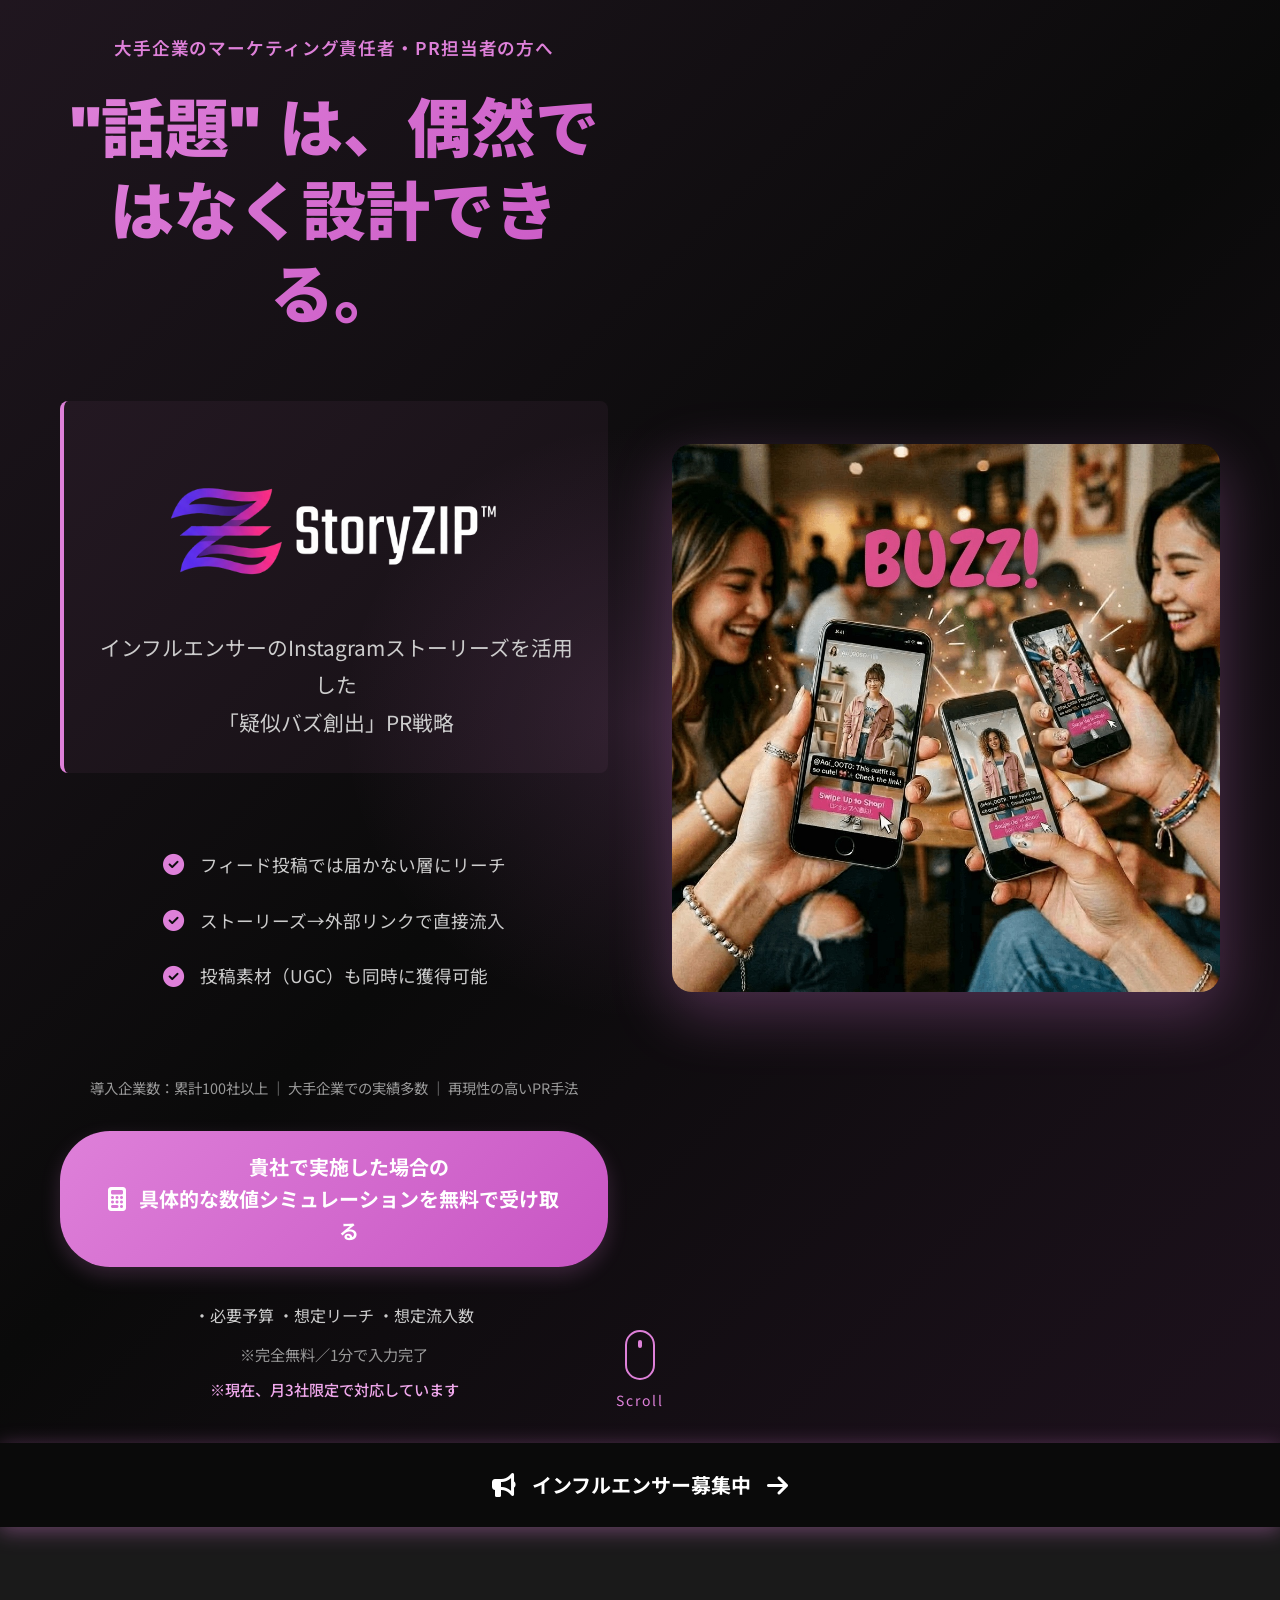
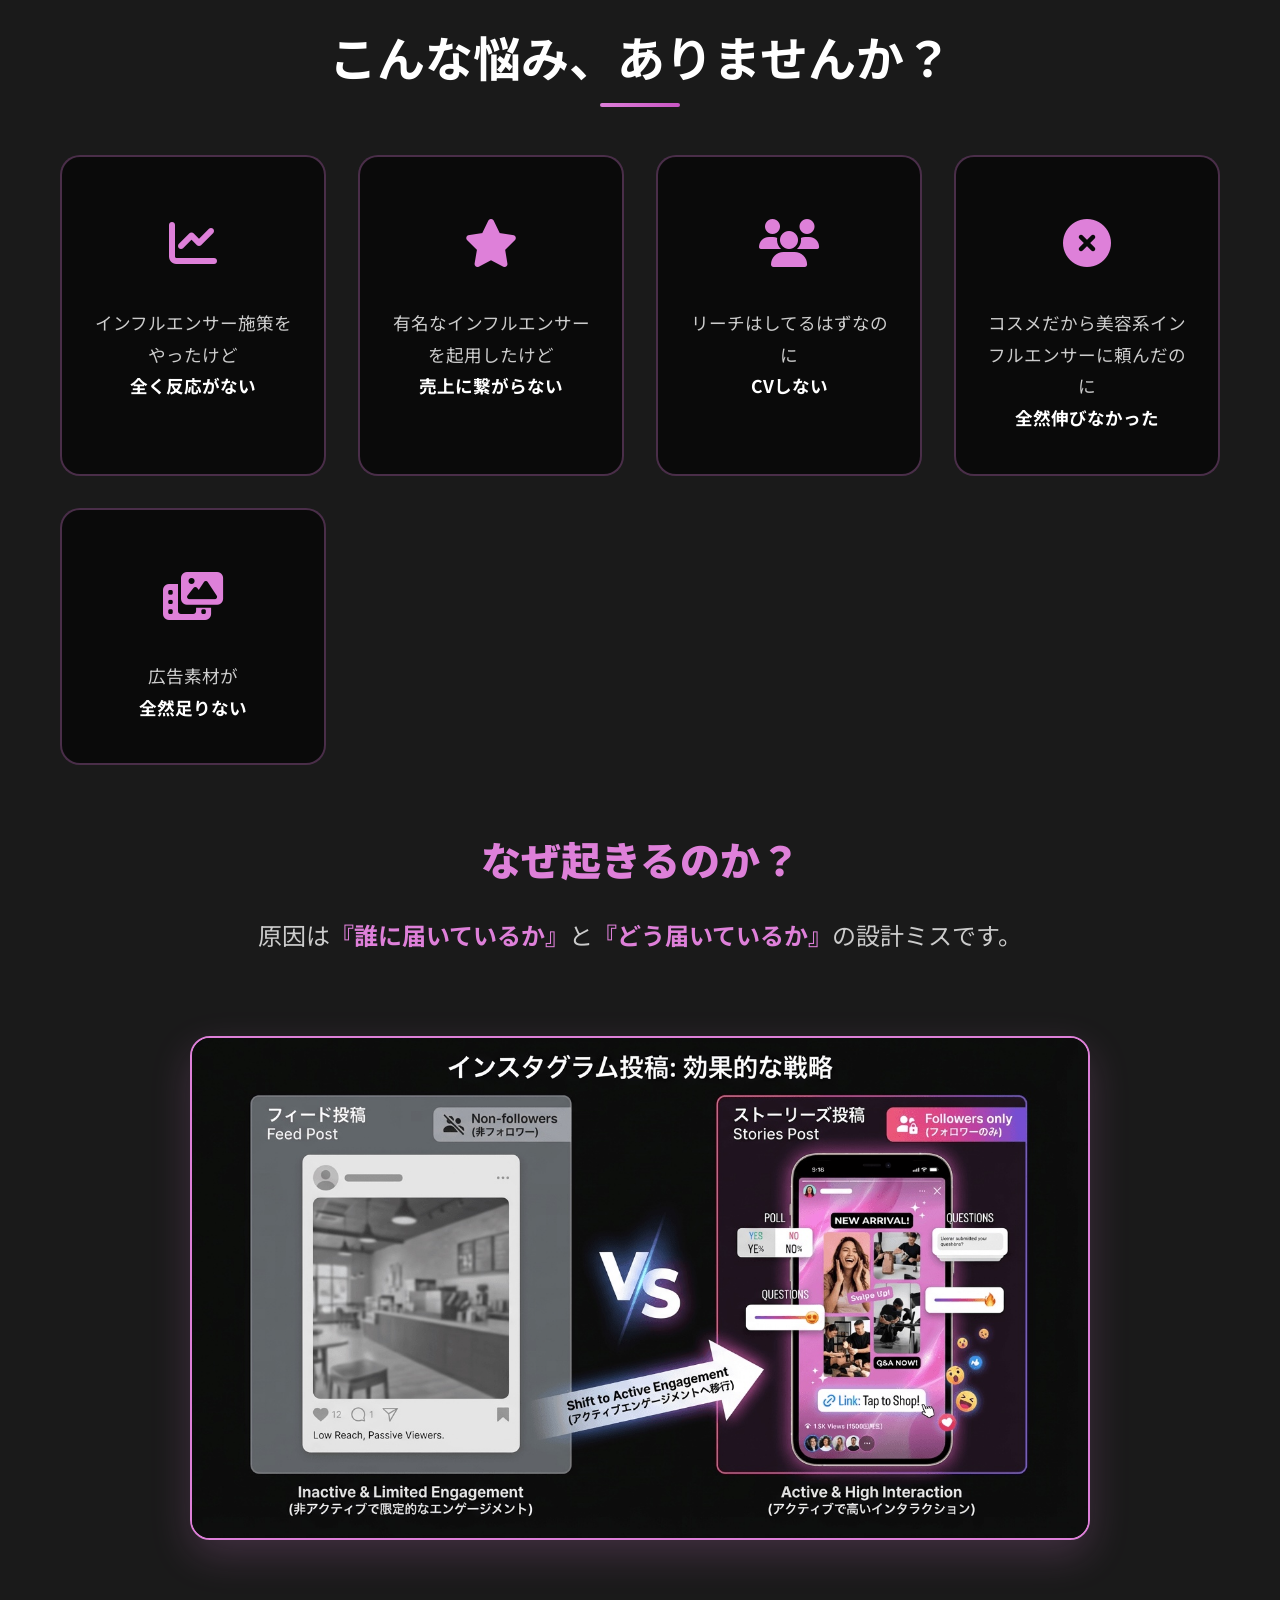
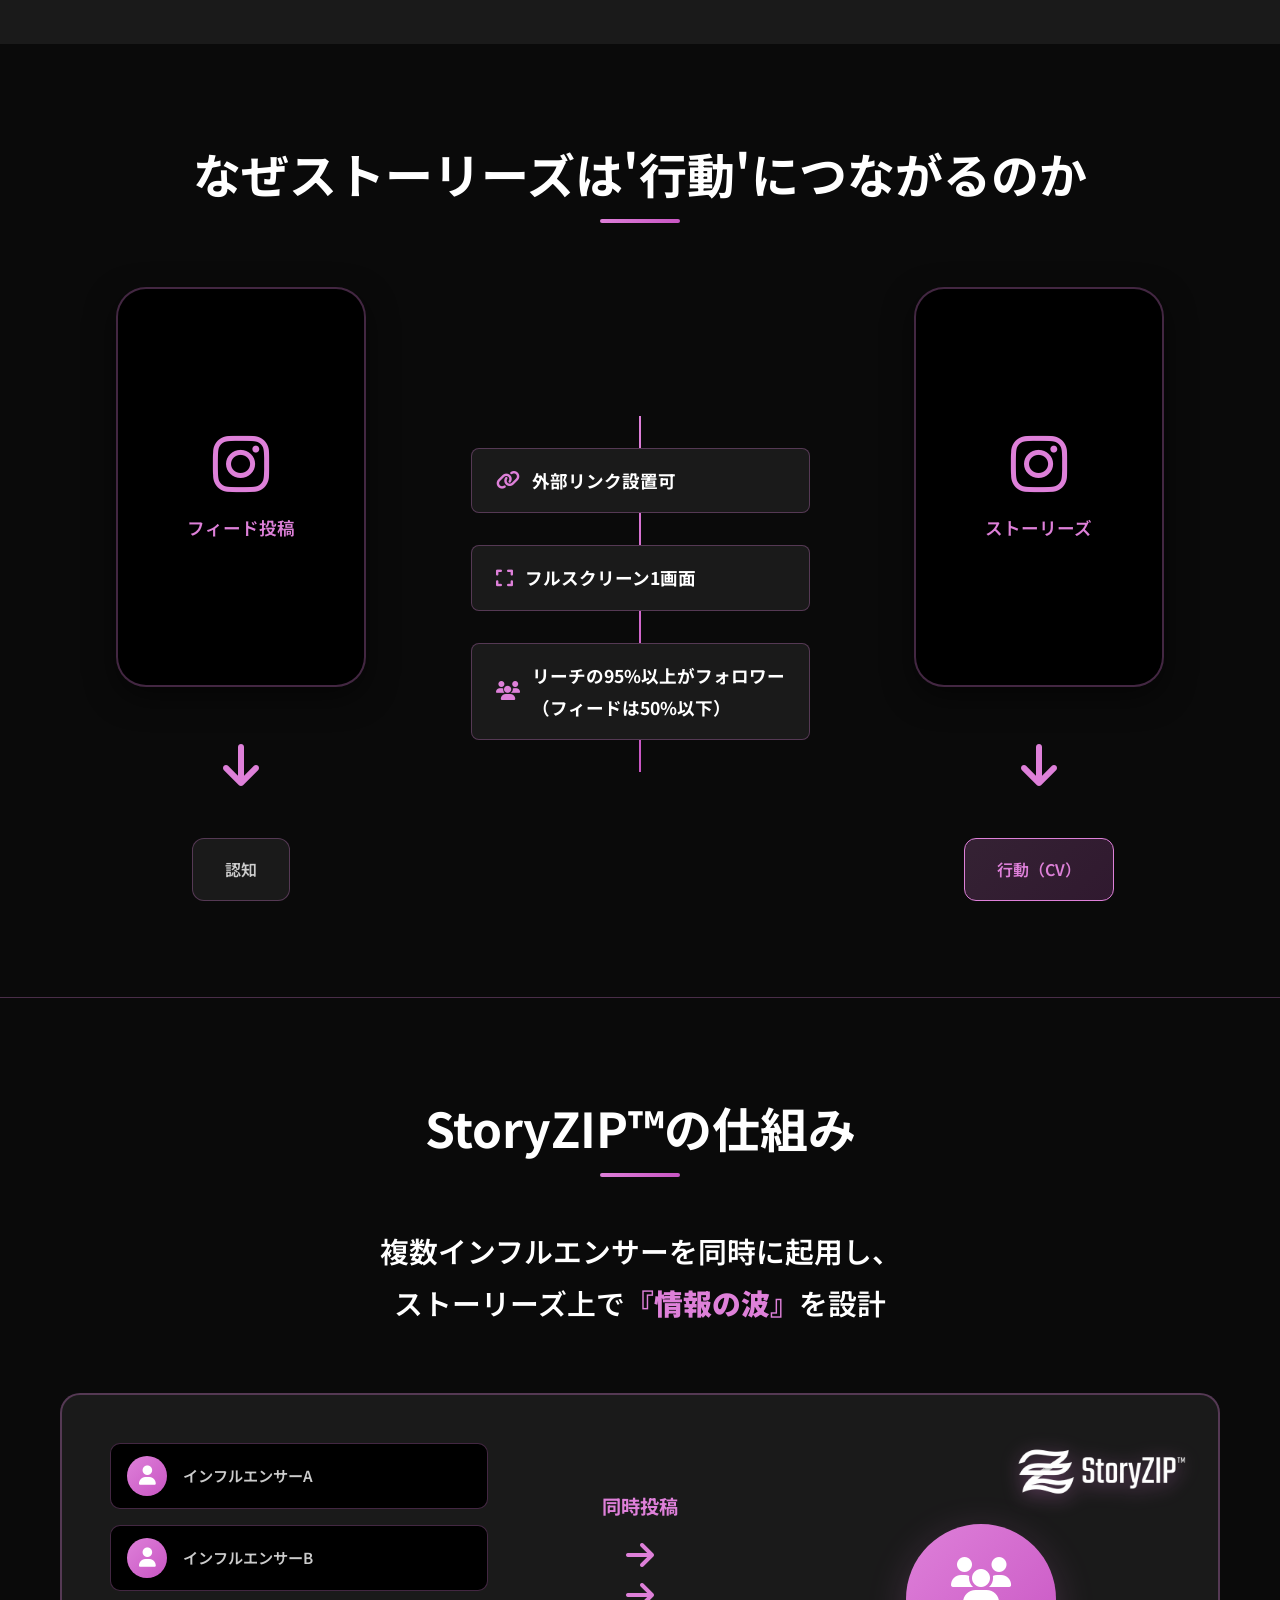
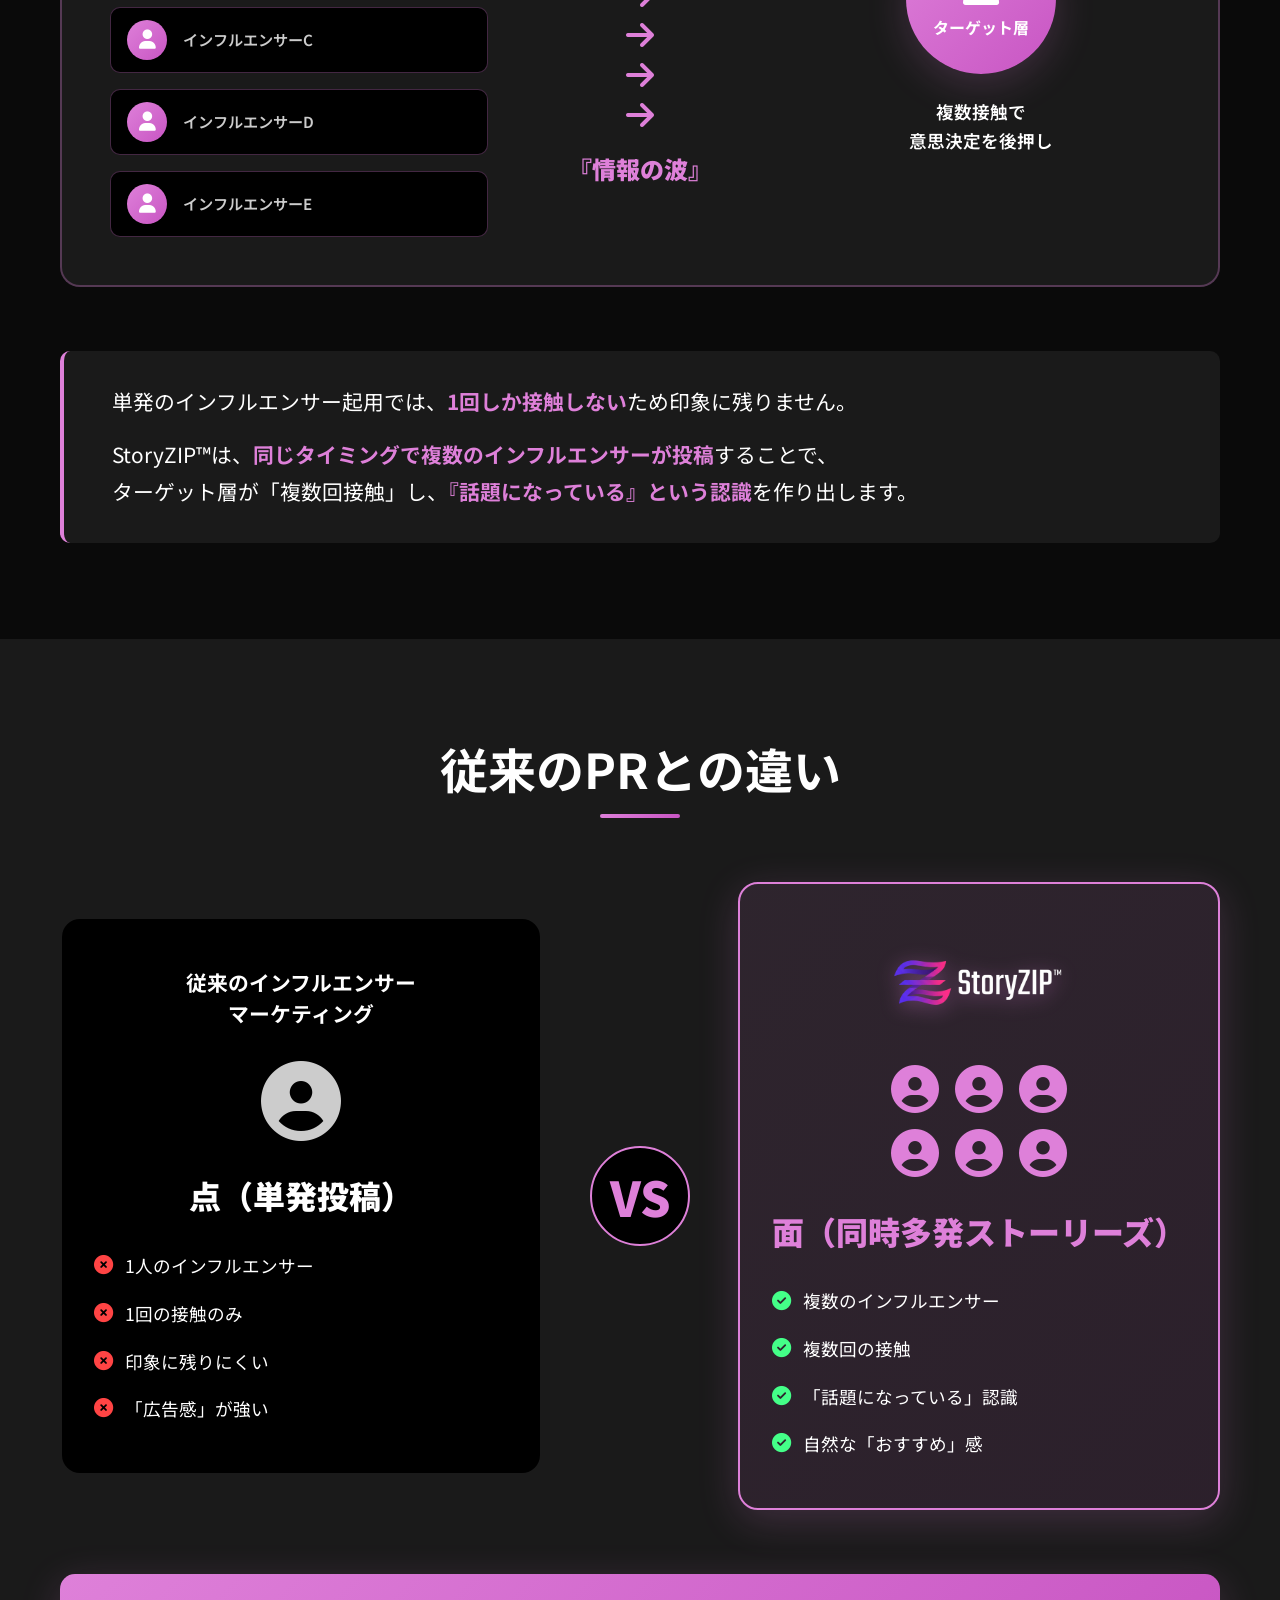
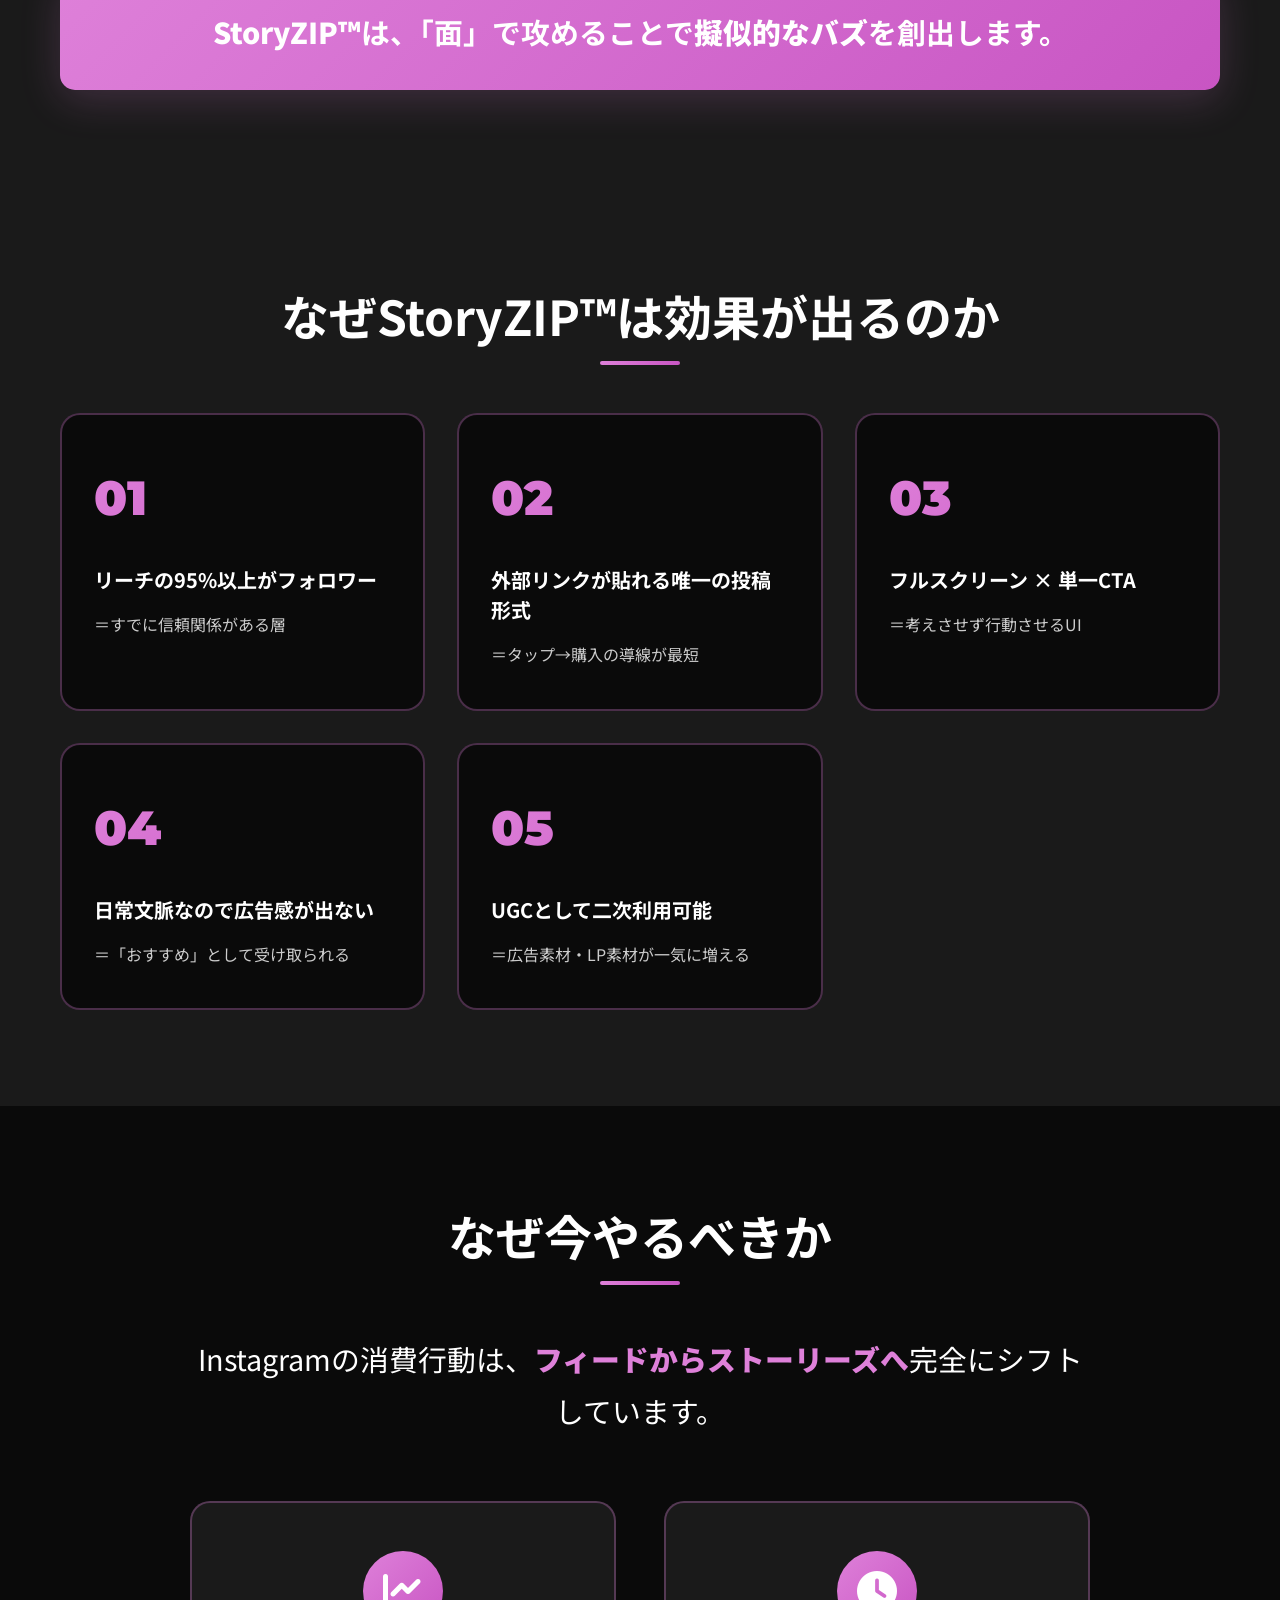
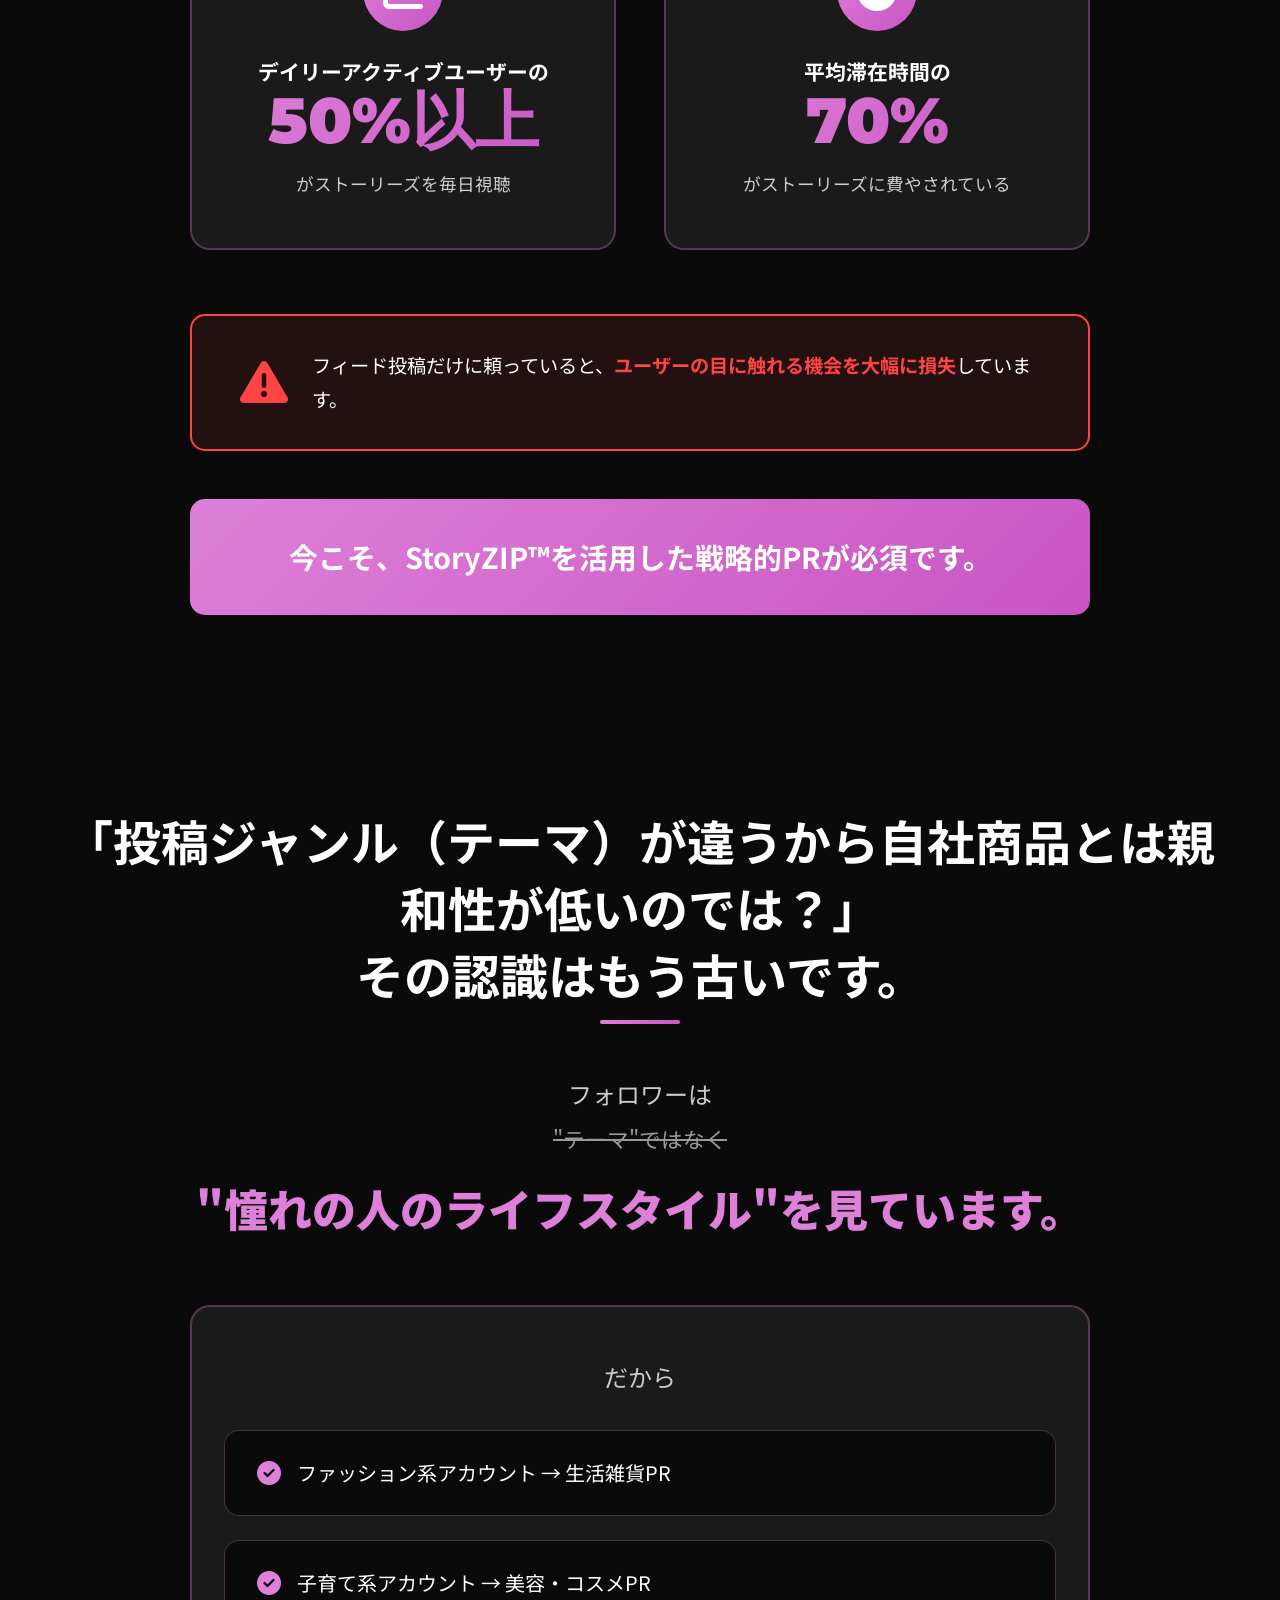
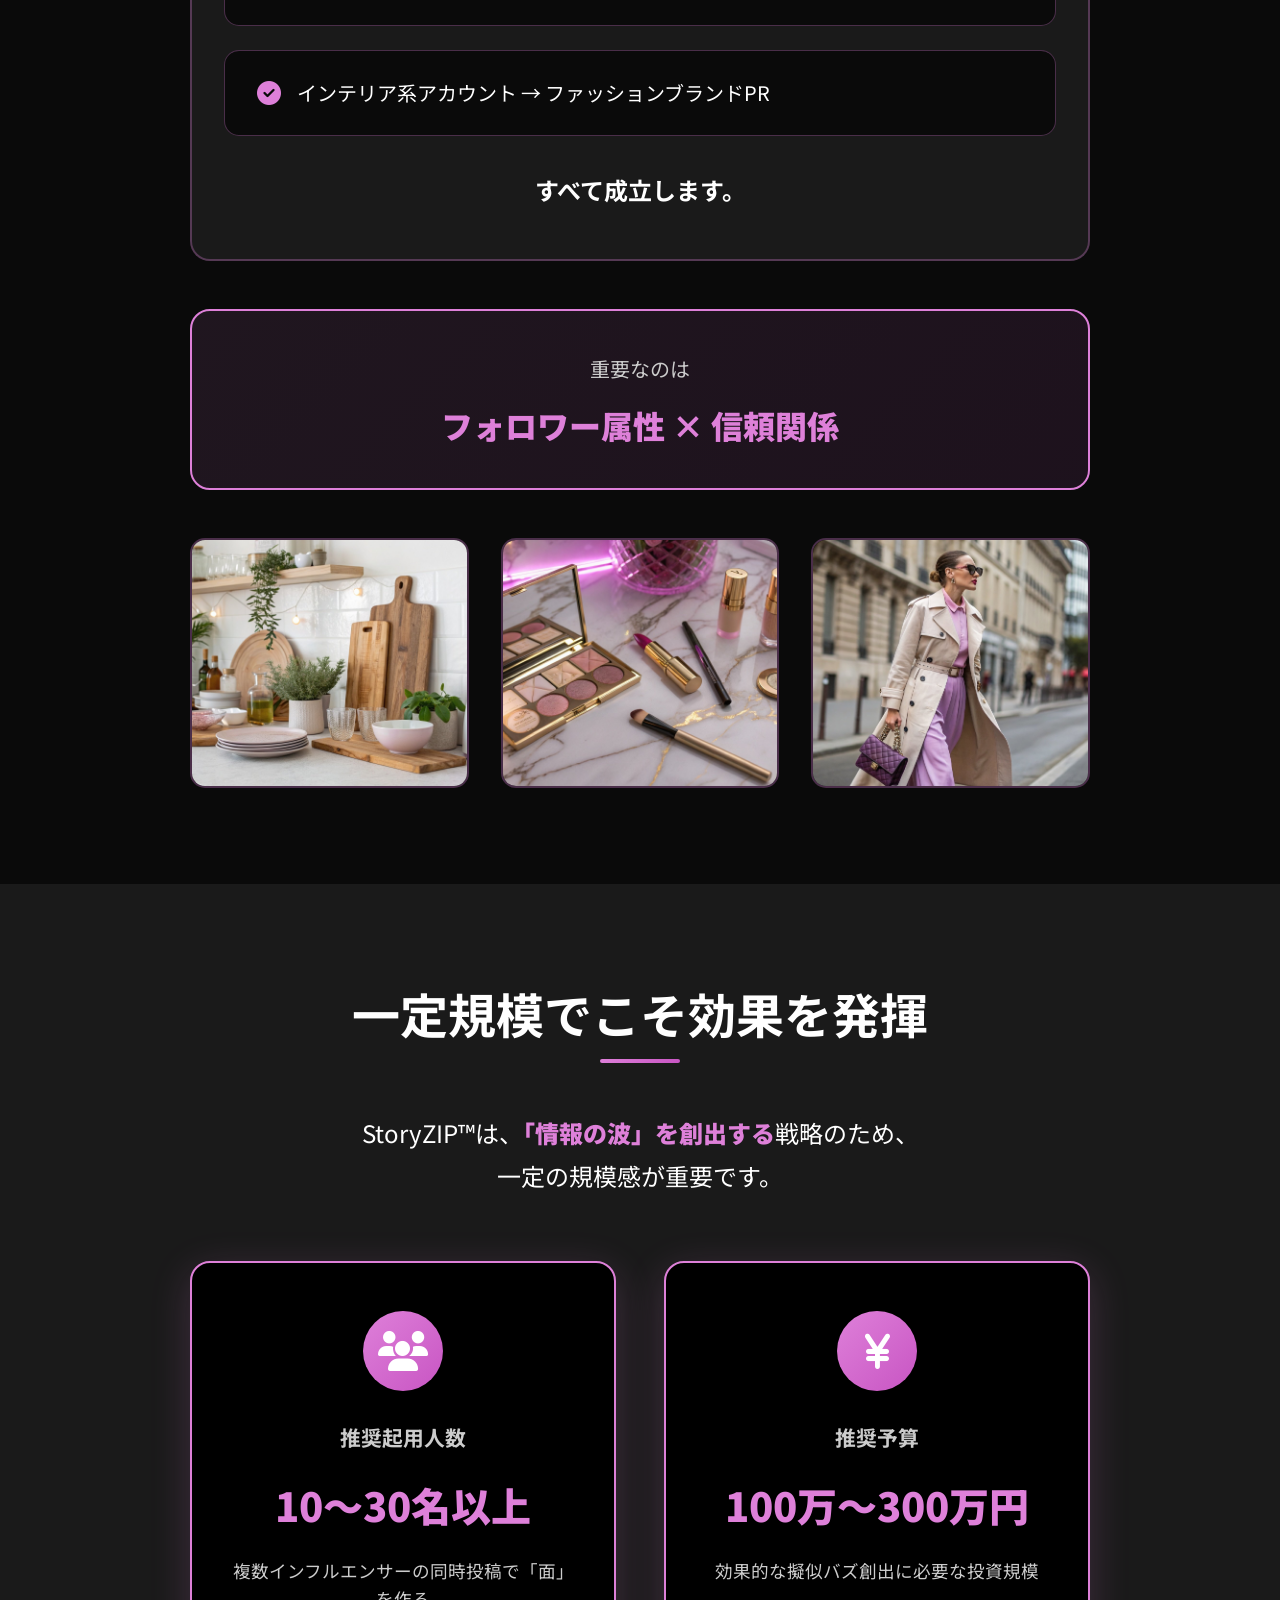
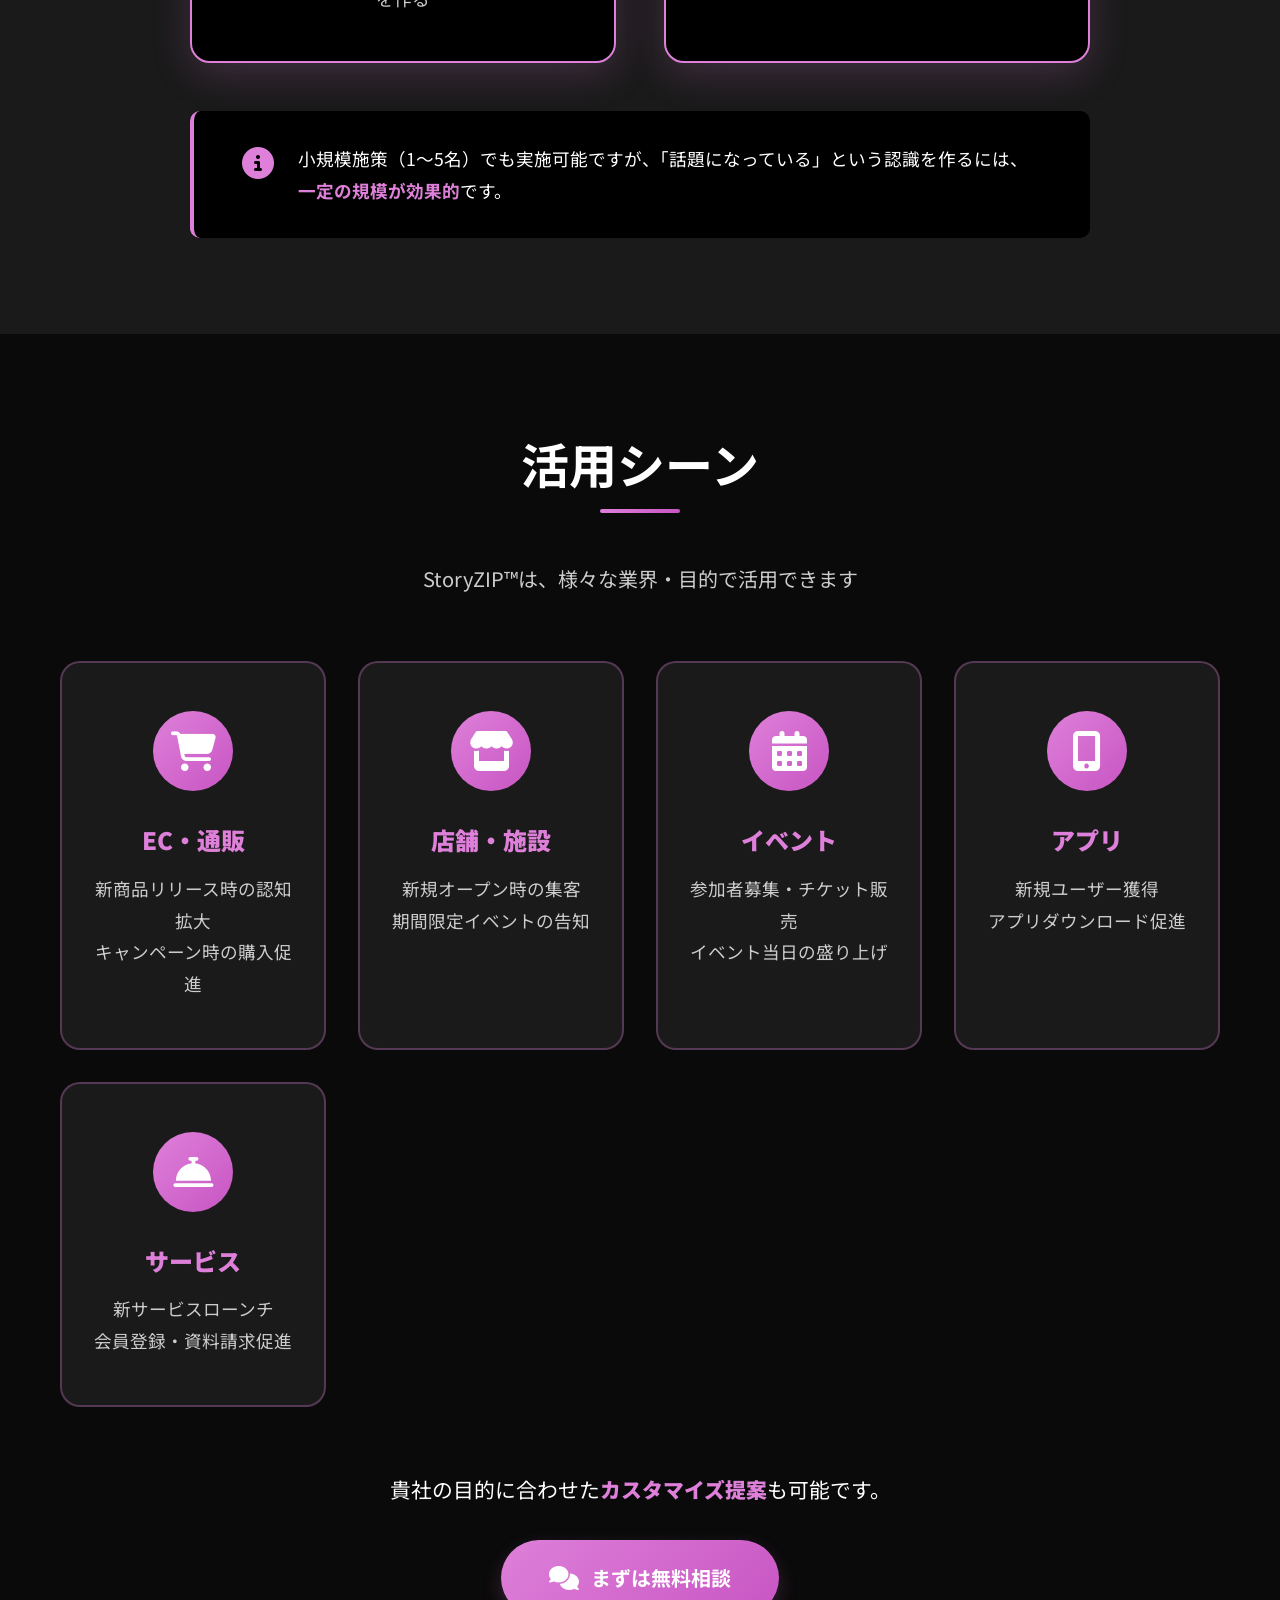
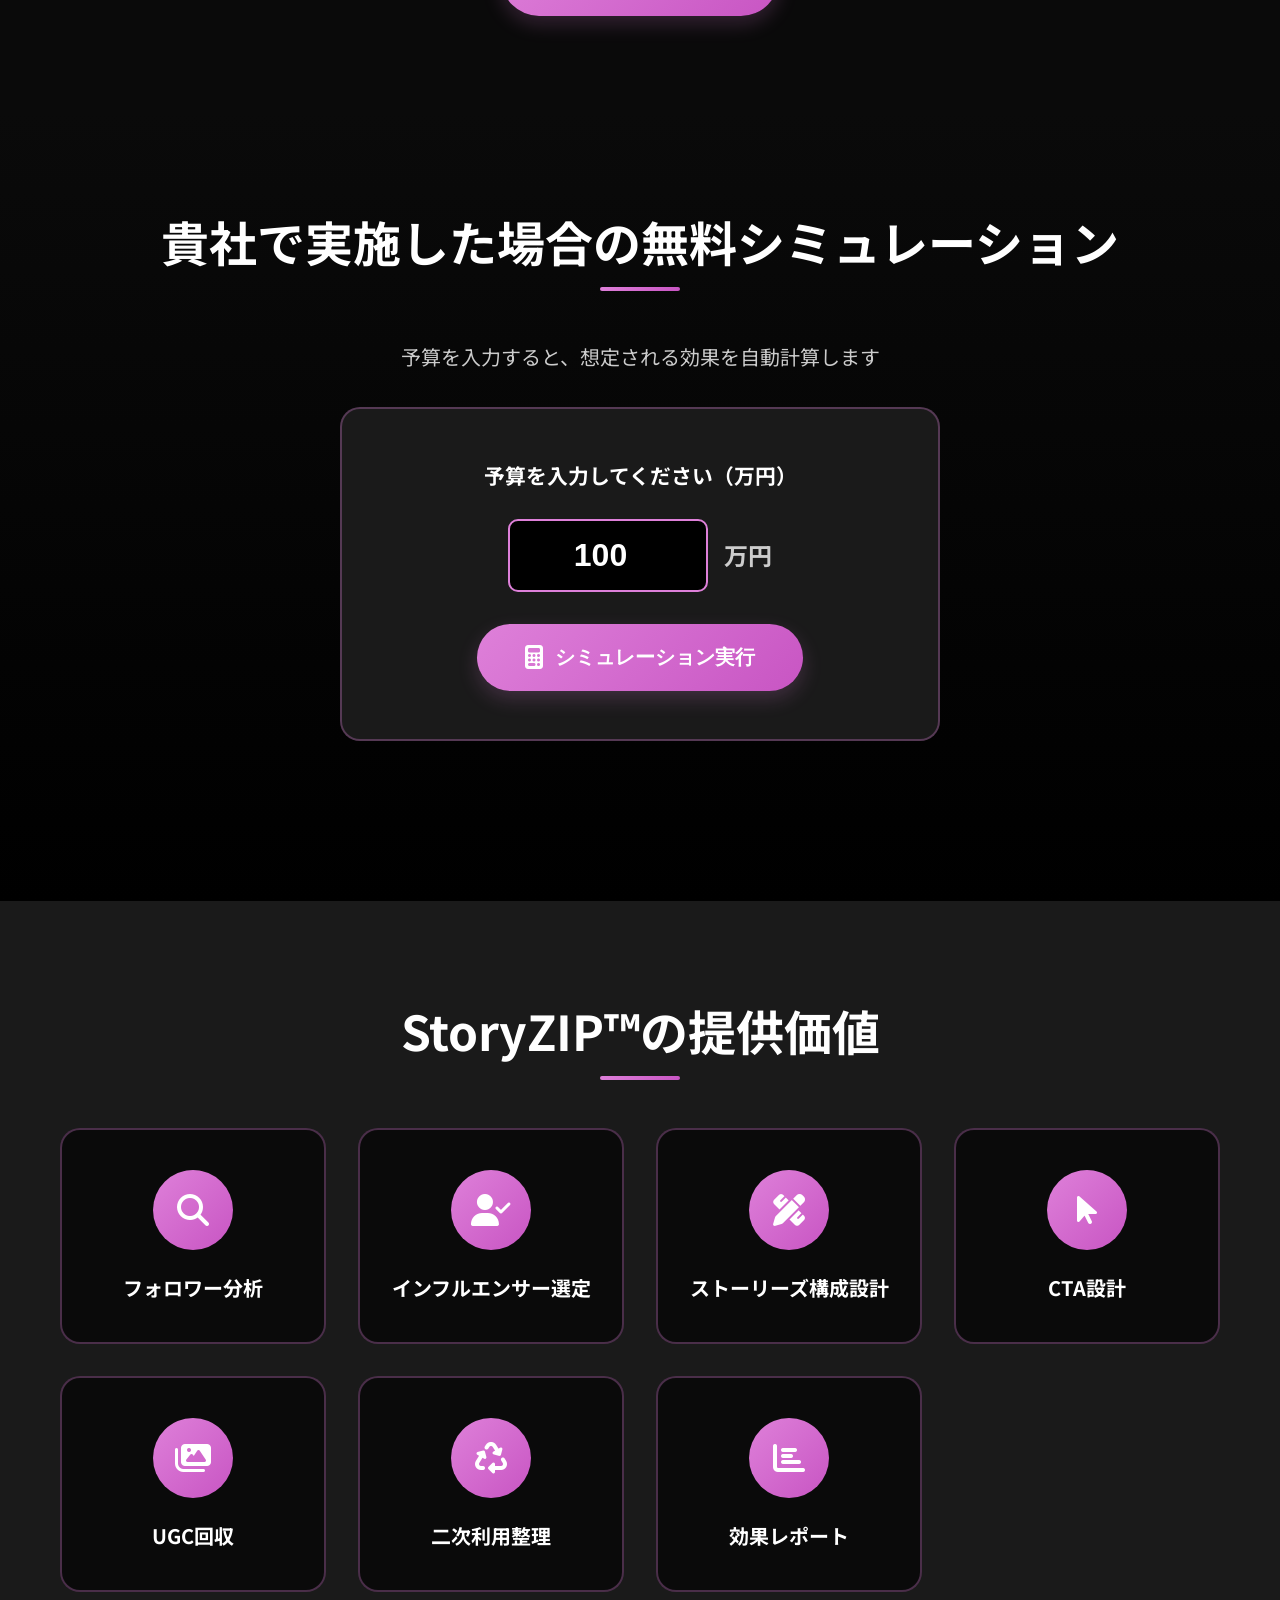
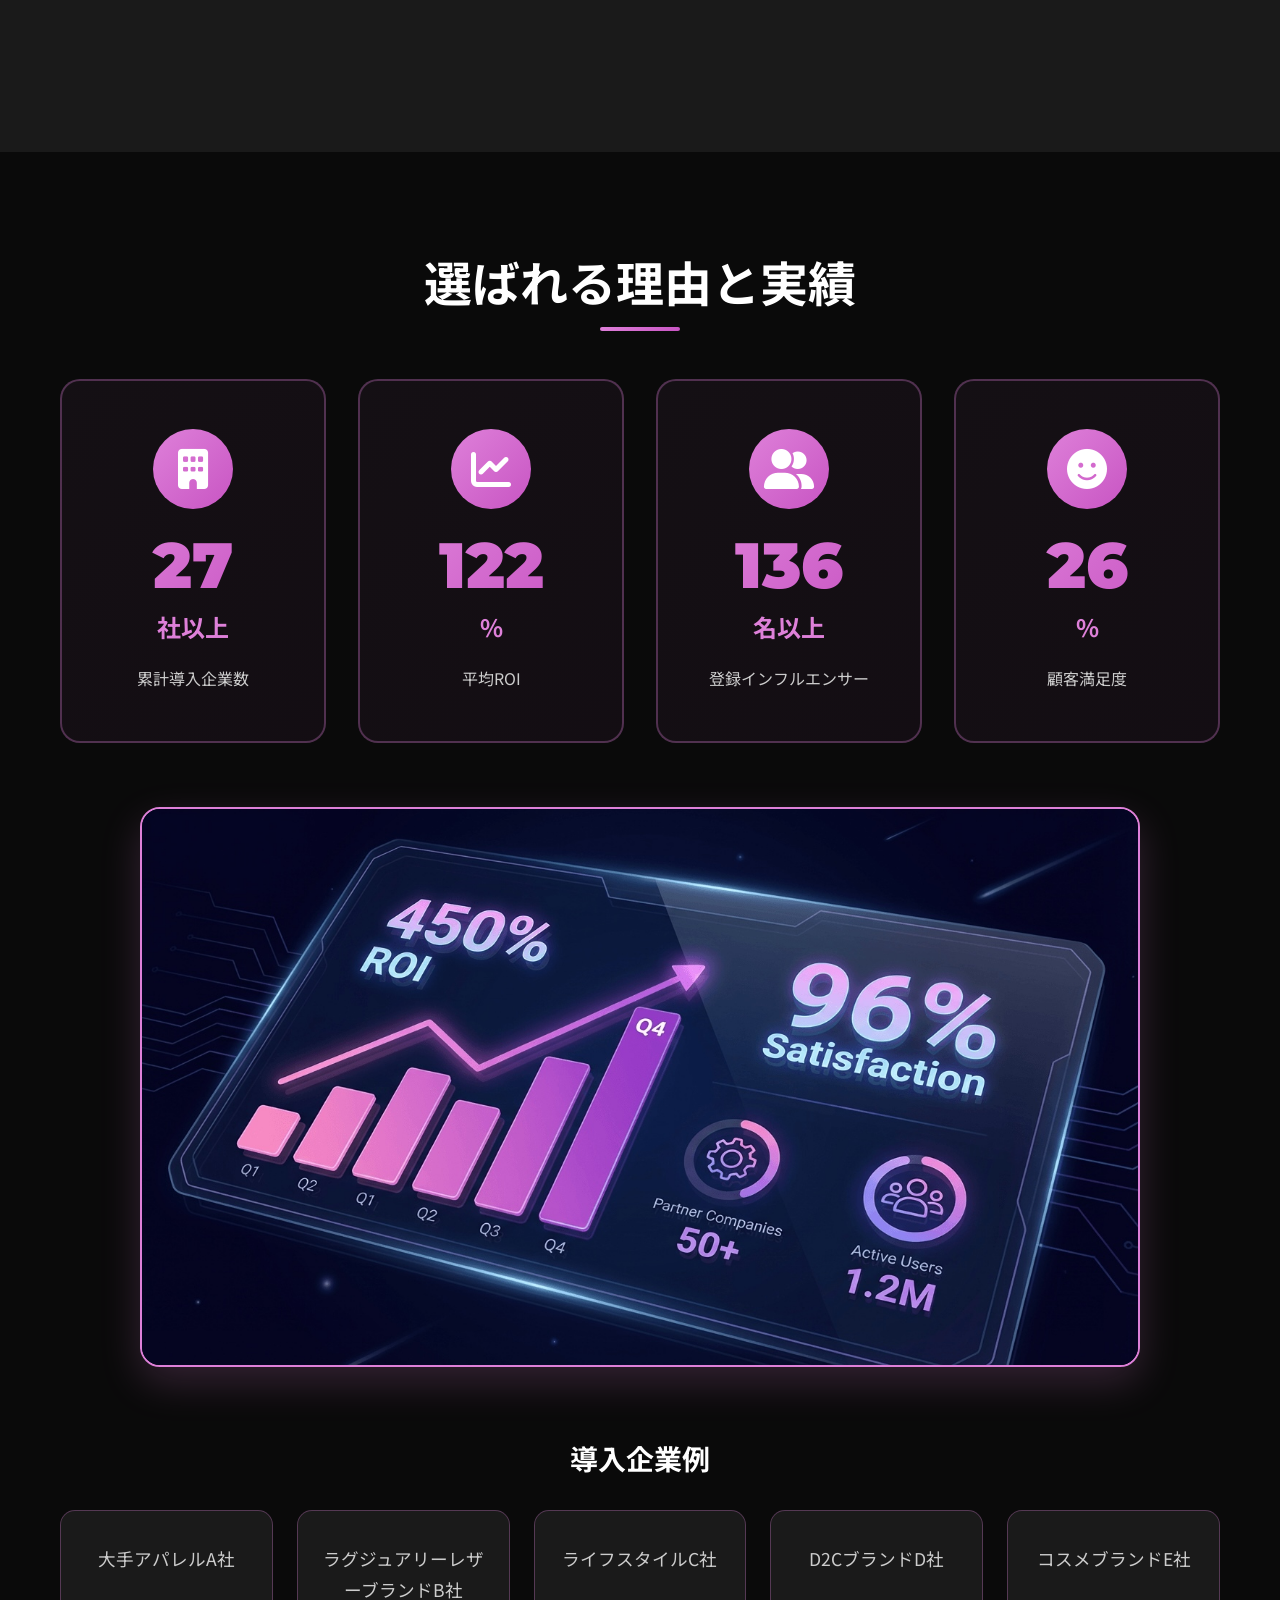
==== commit c88ff486: "Revert Font Awesome async loading" ====
--- a/index.html
+++ b/index.html
@@ -130,12 +130,11 @@
       <link href="https://fonts.googleapis.com/css2?family=Noto+Sans+JP:wght@300;400;500;600;700;900&family=Montserrat:wght@600;700;800&display=swap&v=20240425" rel="stylesheet">
     </noscript>
     
-    <!-- Font Awesome - Async Loading -->
-    <link rel="preload" href="https://cdn.jsdelivr.net/npm/@fortawesome/fontawesome-free@6.4.0/css/all.min.css" as="style" onload="this.onload=null;this.rel='stylesheet'">
-    <noscript><link rel="stylesheet" href="https://cdn.jsdelivr.net/npm/@fortawesome/fontawesome-free@6.4.0/css/all.min.css"></noscript>
+    <!-- Font Awesome -->
+    <link rel="stylesheet" href="https://cdn.jsdelivr.net/npm/@fortawesome/fontawesome-free@6.4.0/css/all.min.css">
     
     <!-- Custom CSS -->
-    <link rel="stylesheet" href="css/style.css?v=20240425b">
+    <link rel="stylesheet" href="css/style.css?v=20240425c">
 </head>
 <body>
     <!-- First View -->
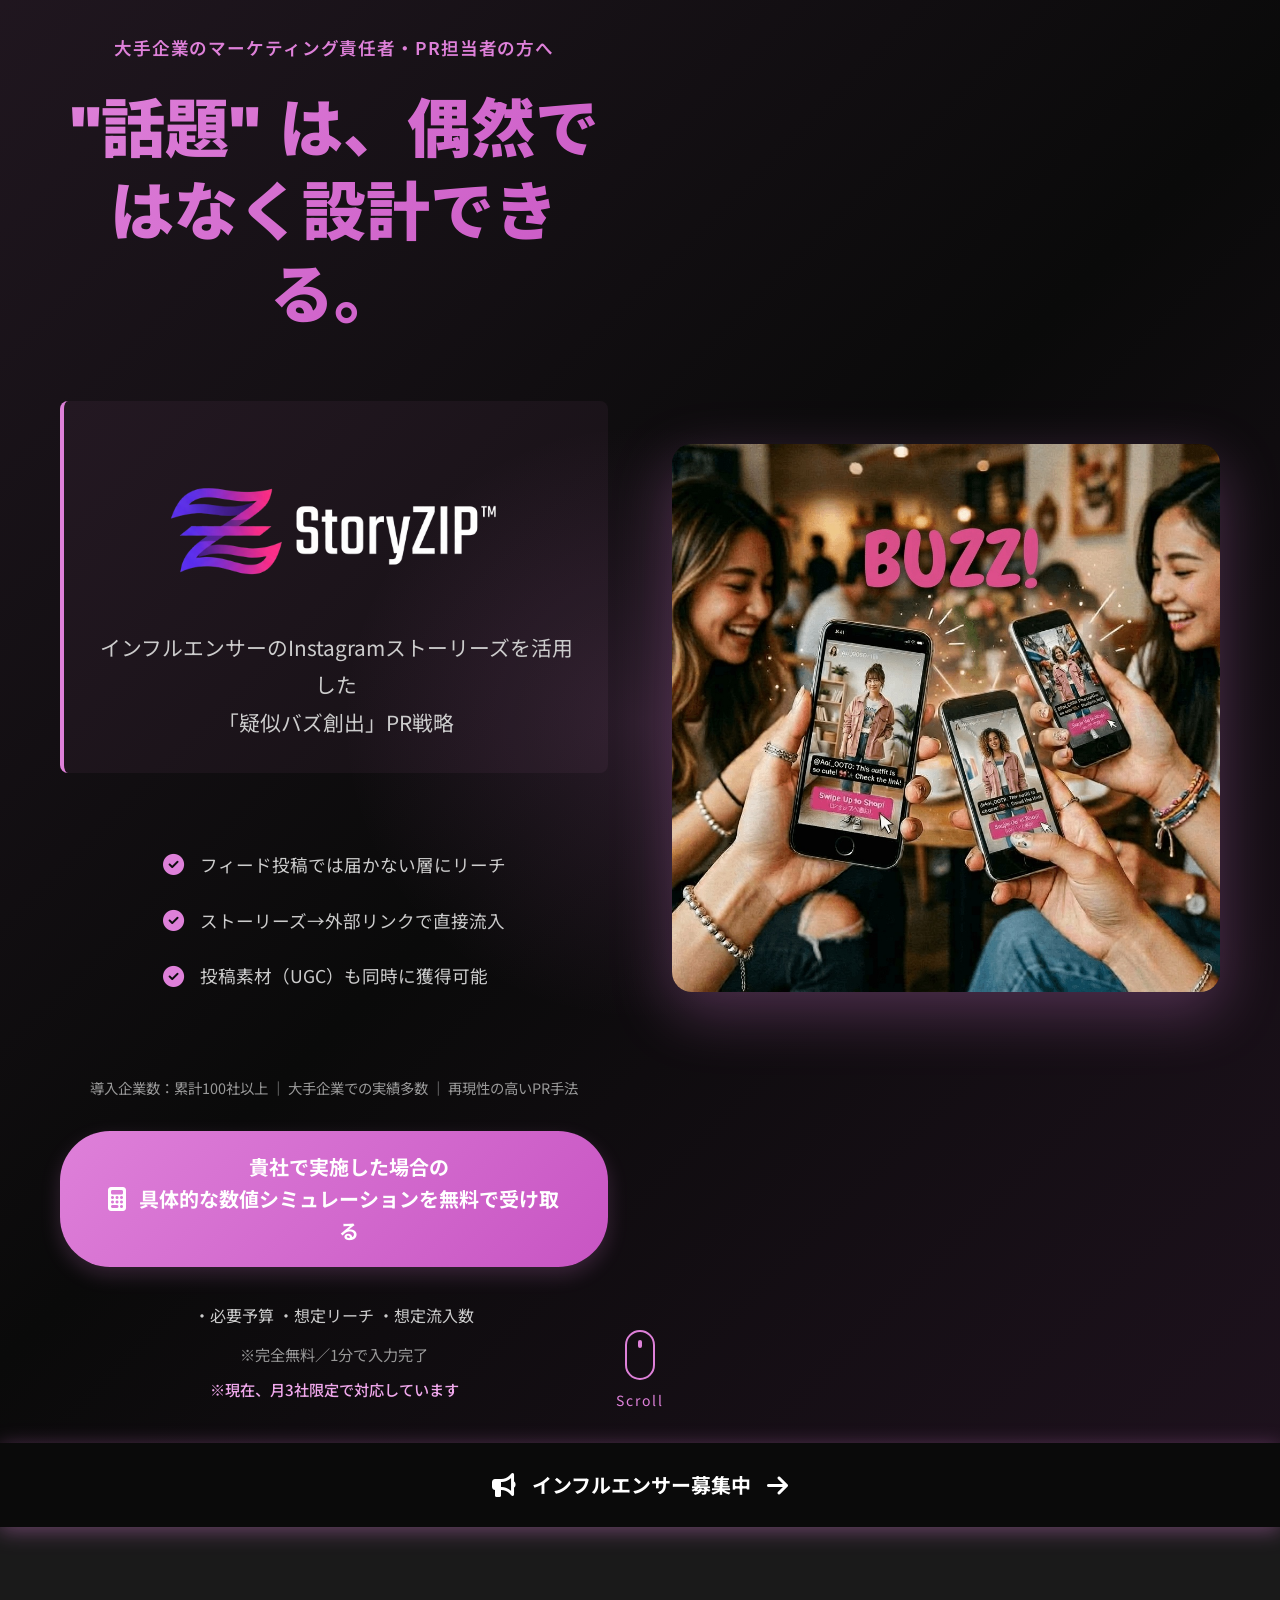
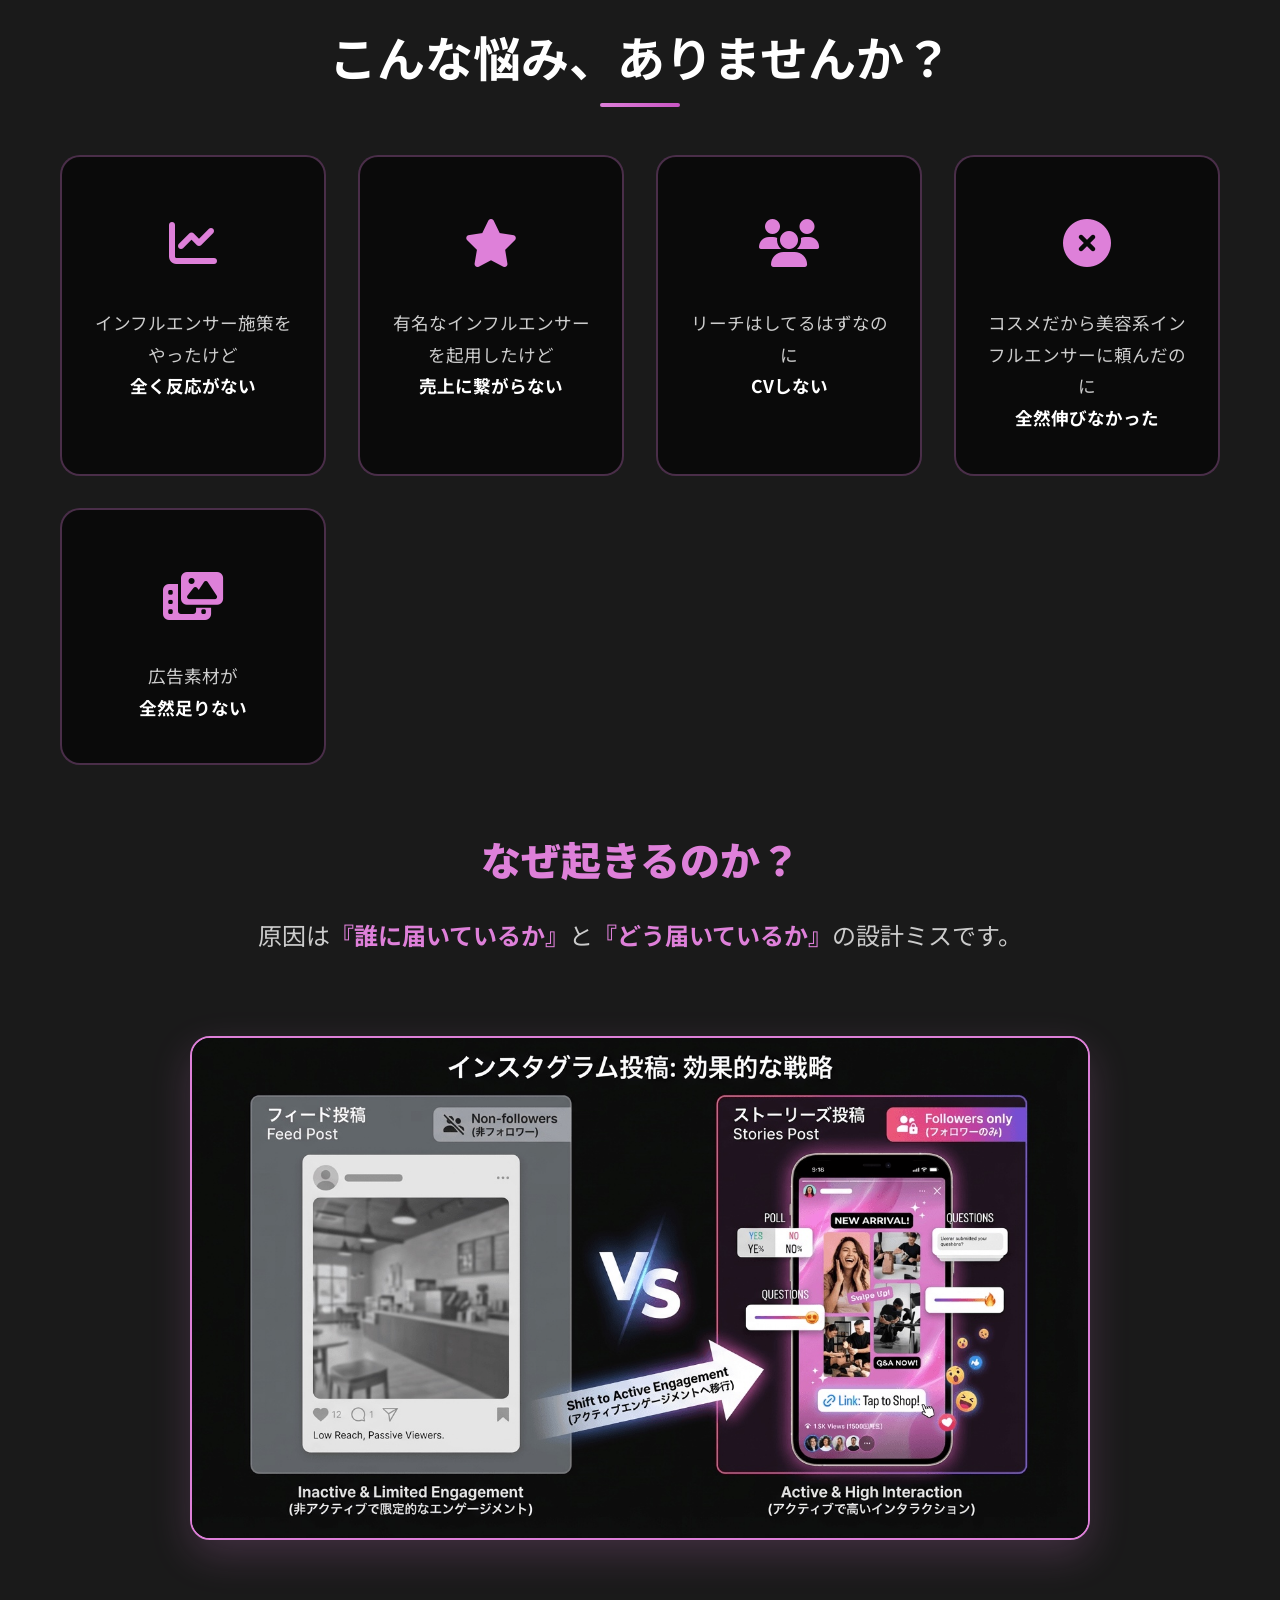
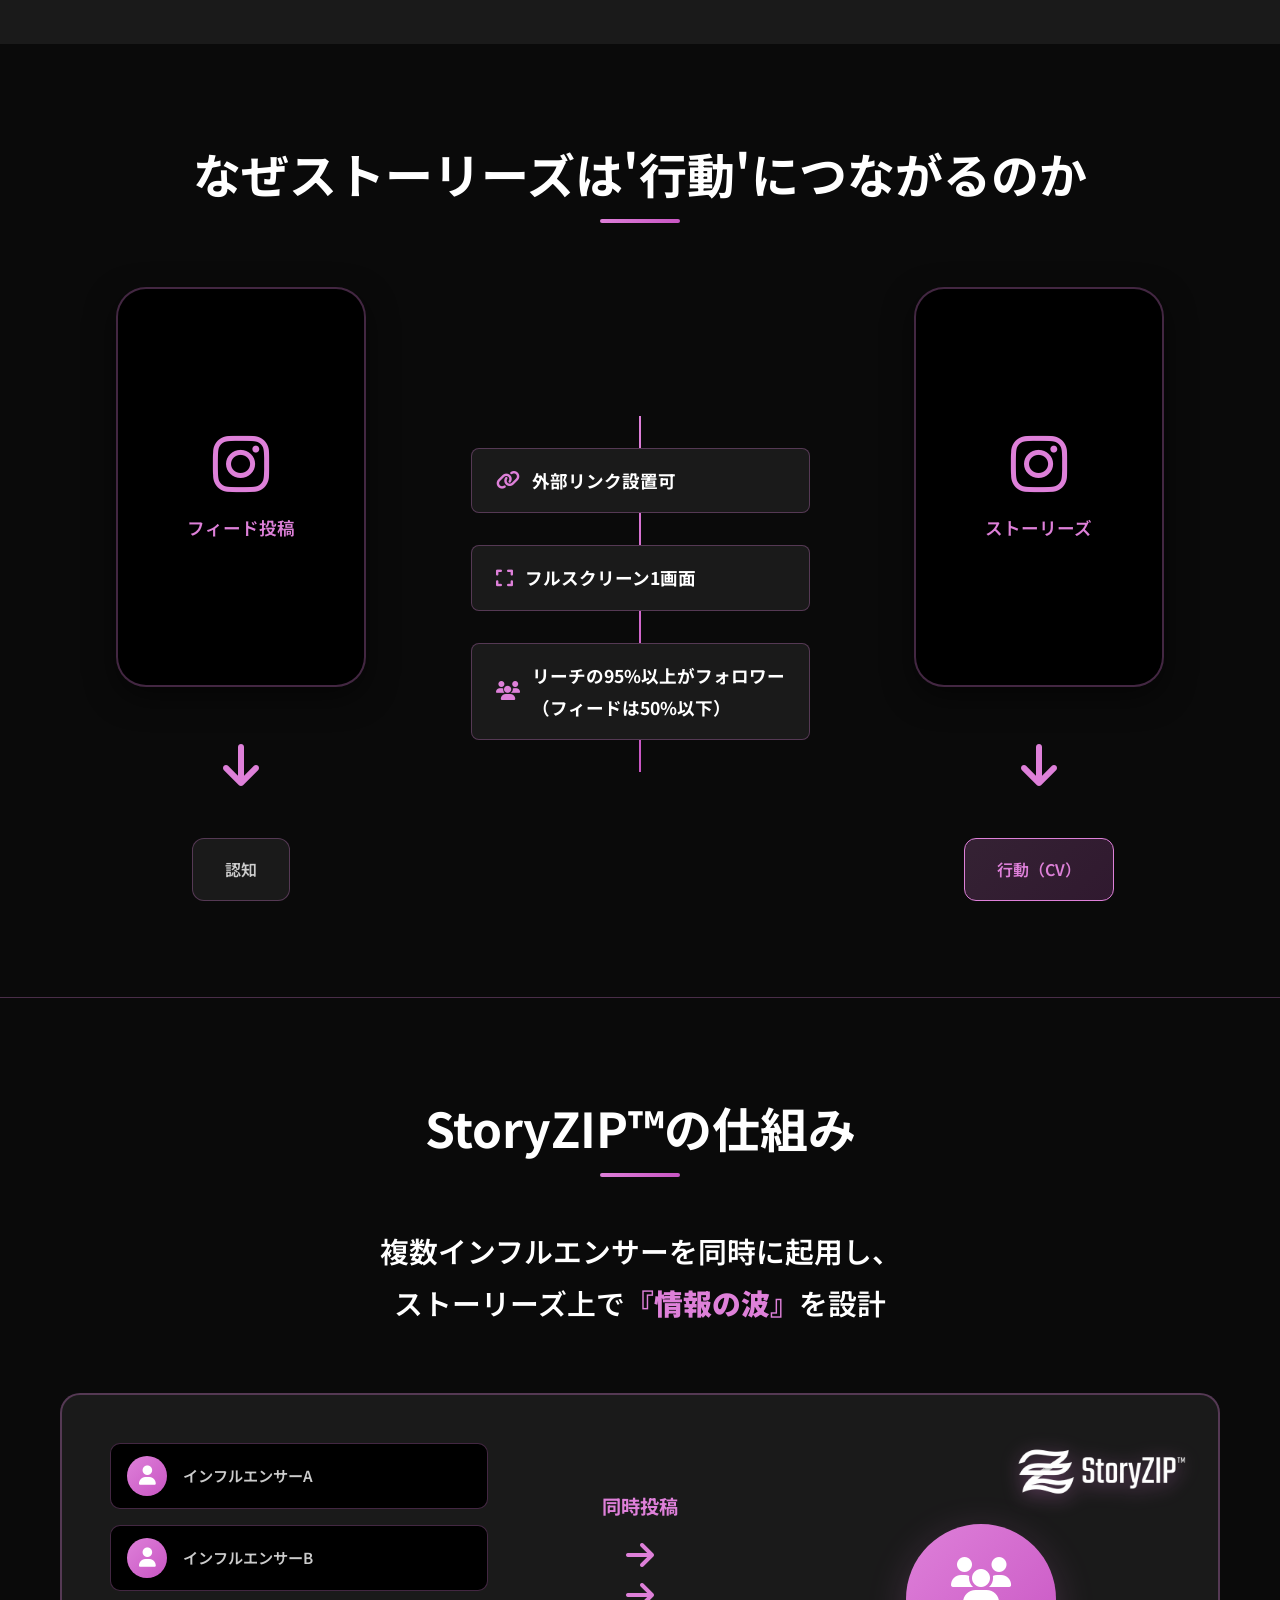
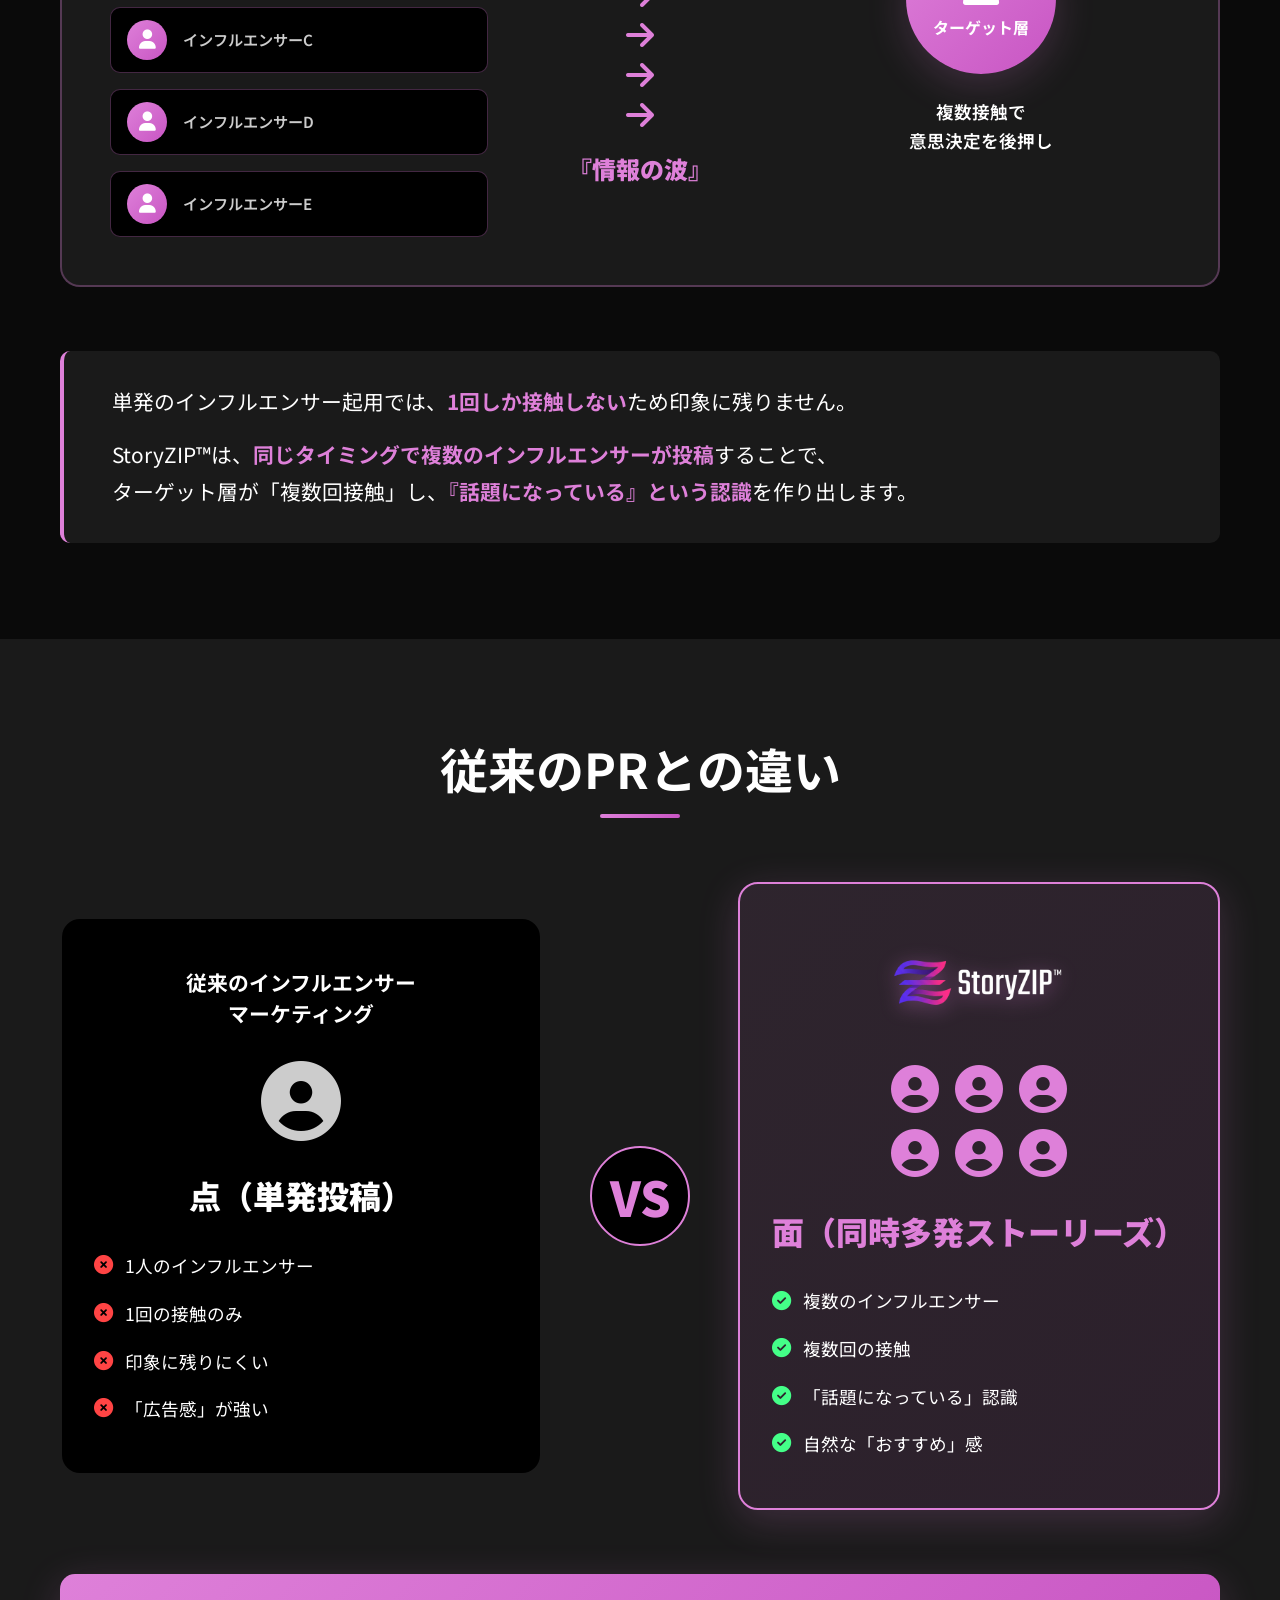
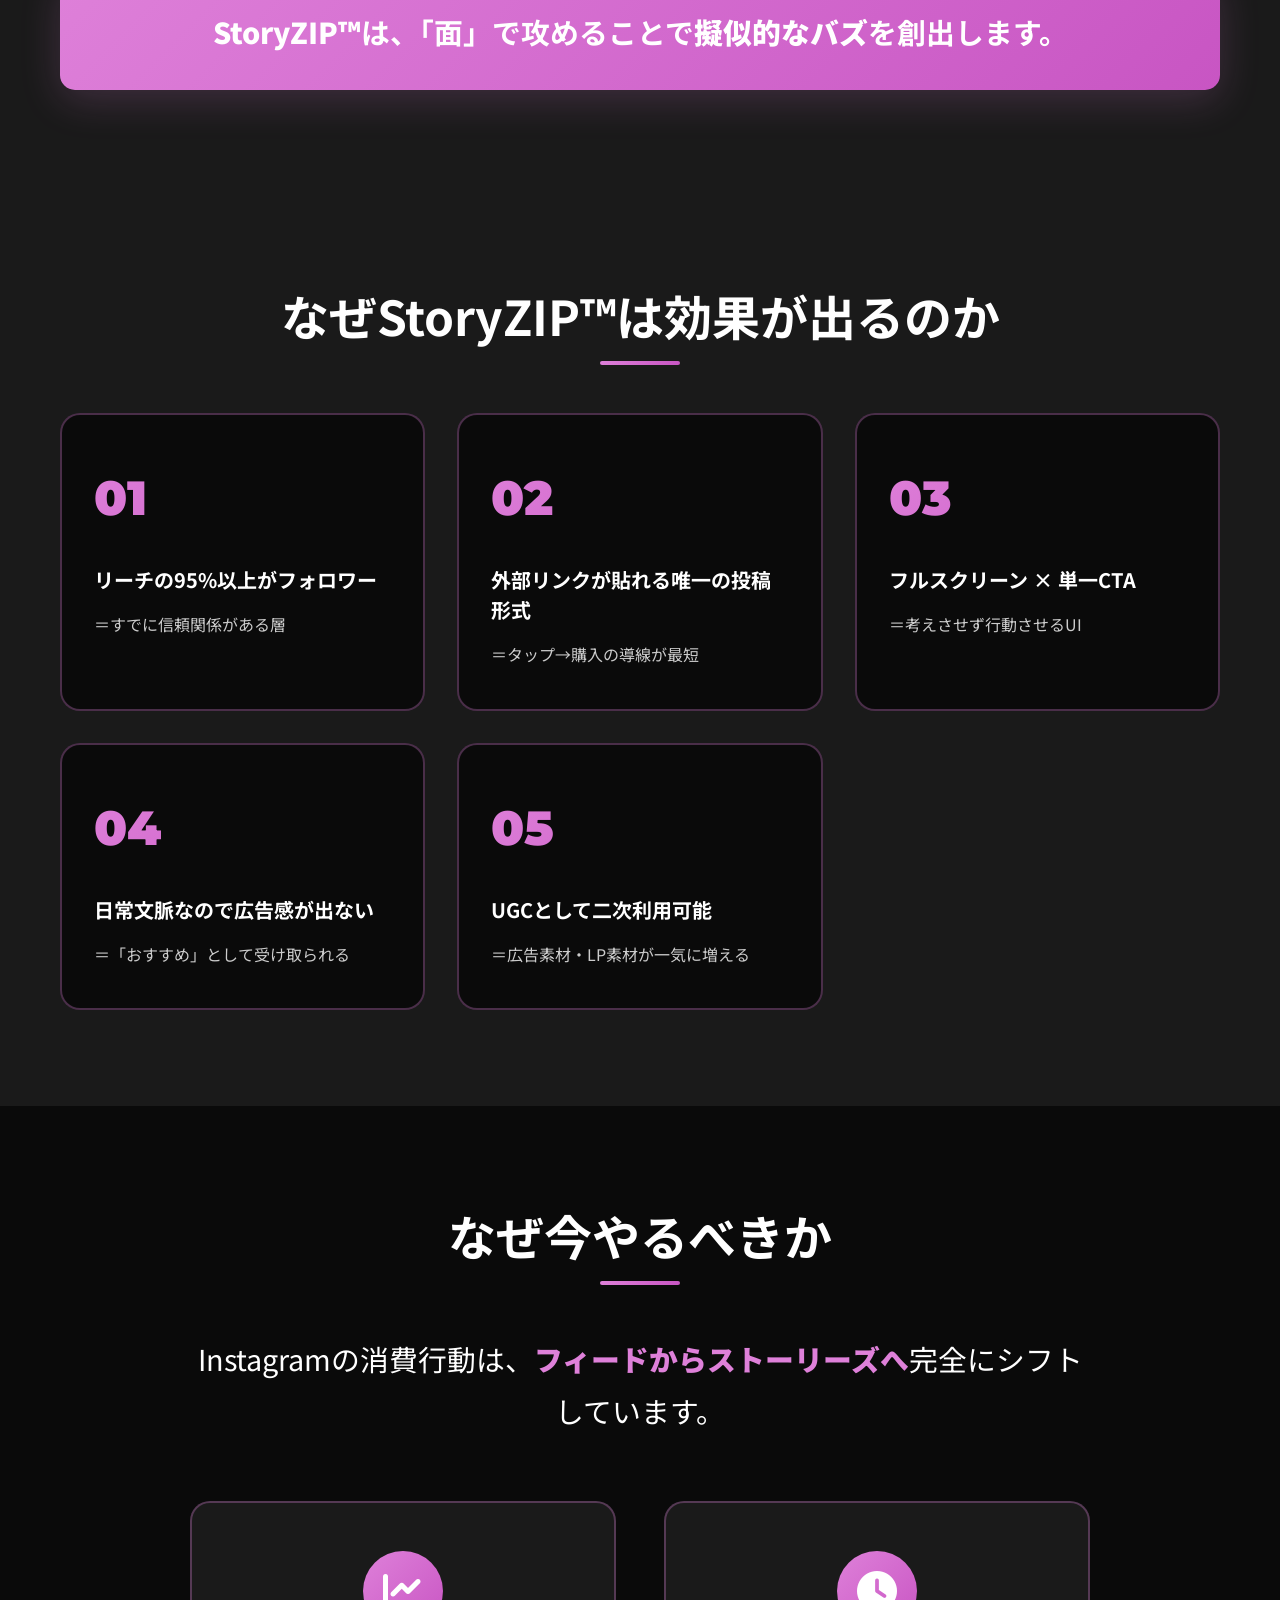
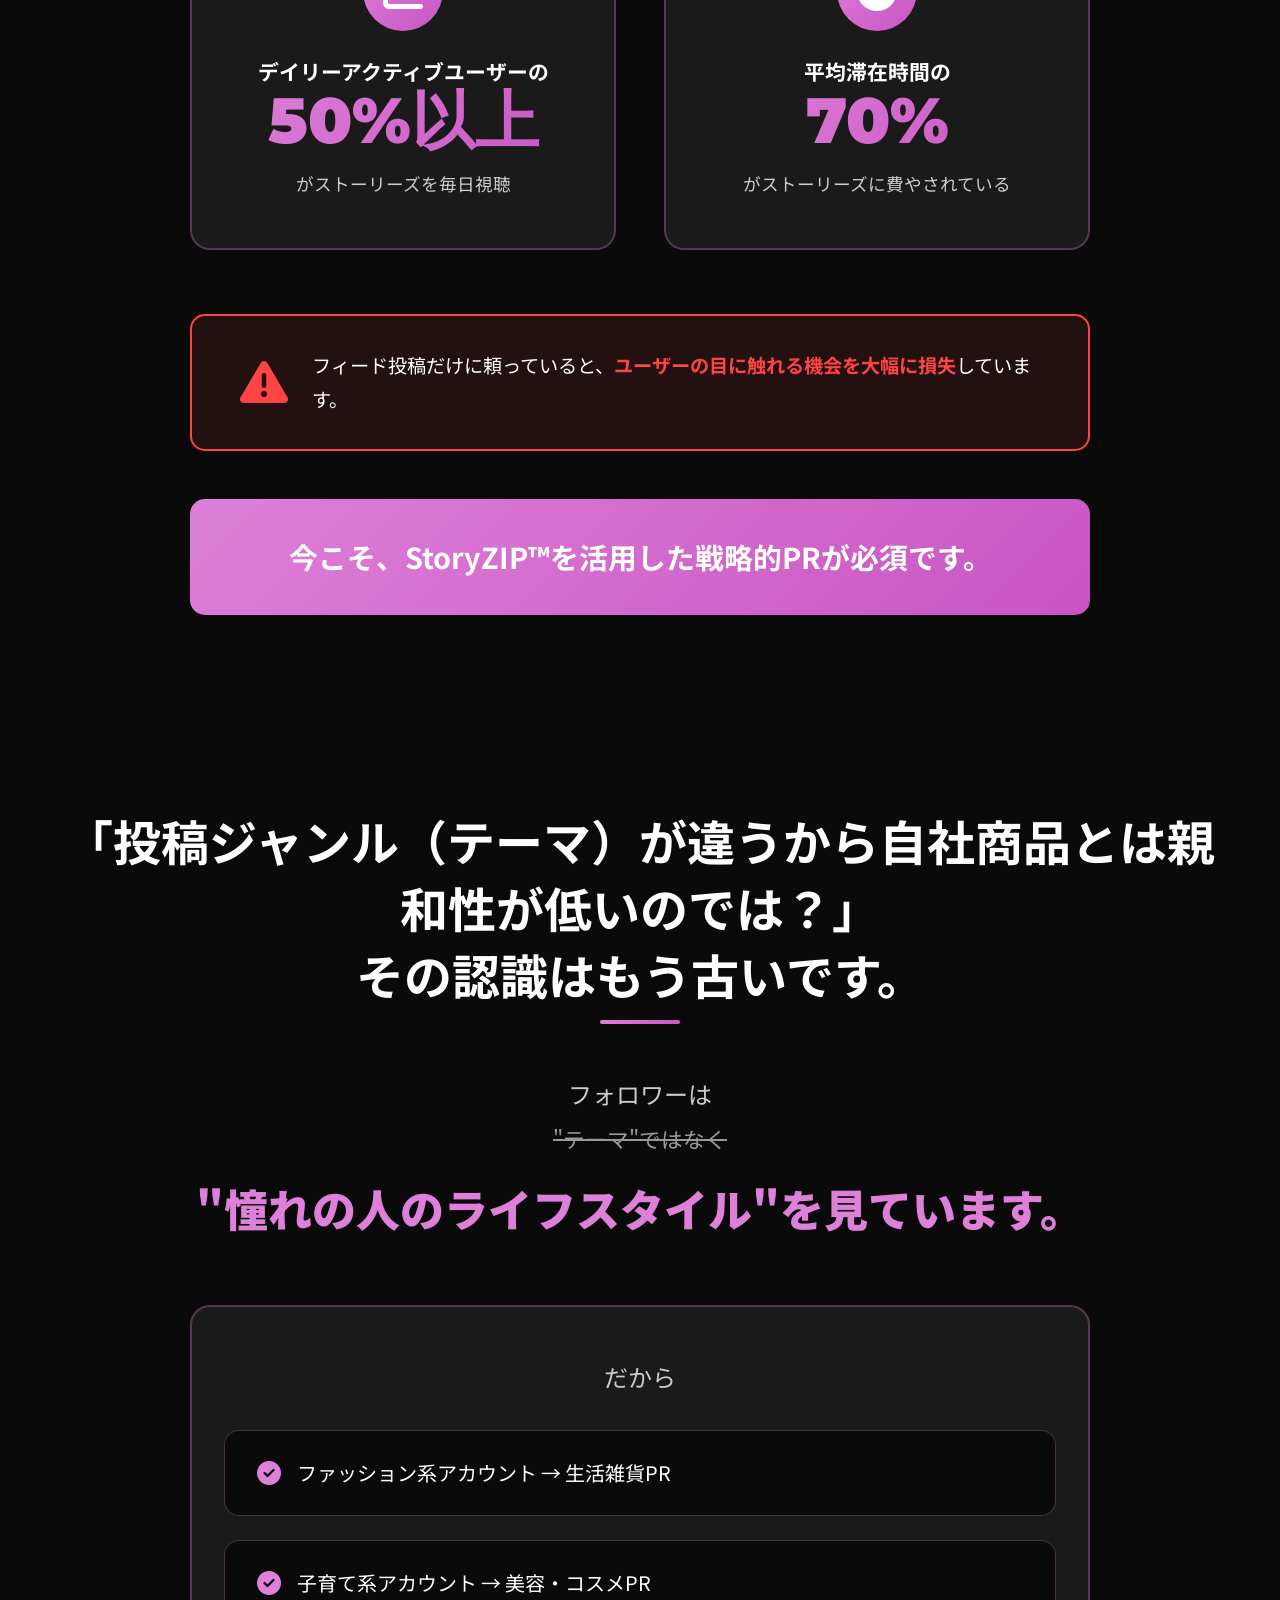
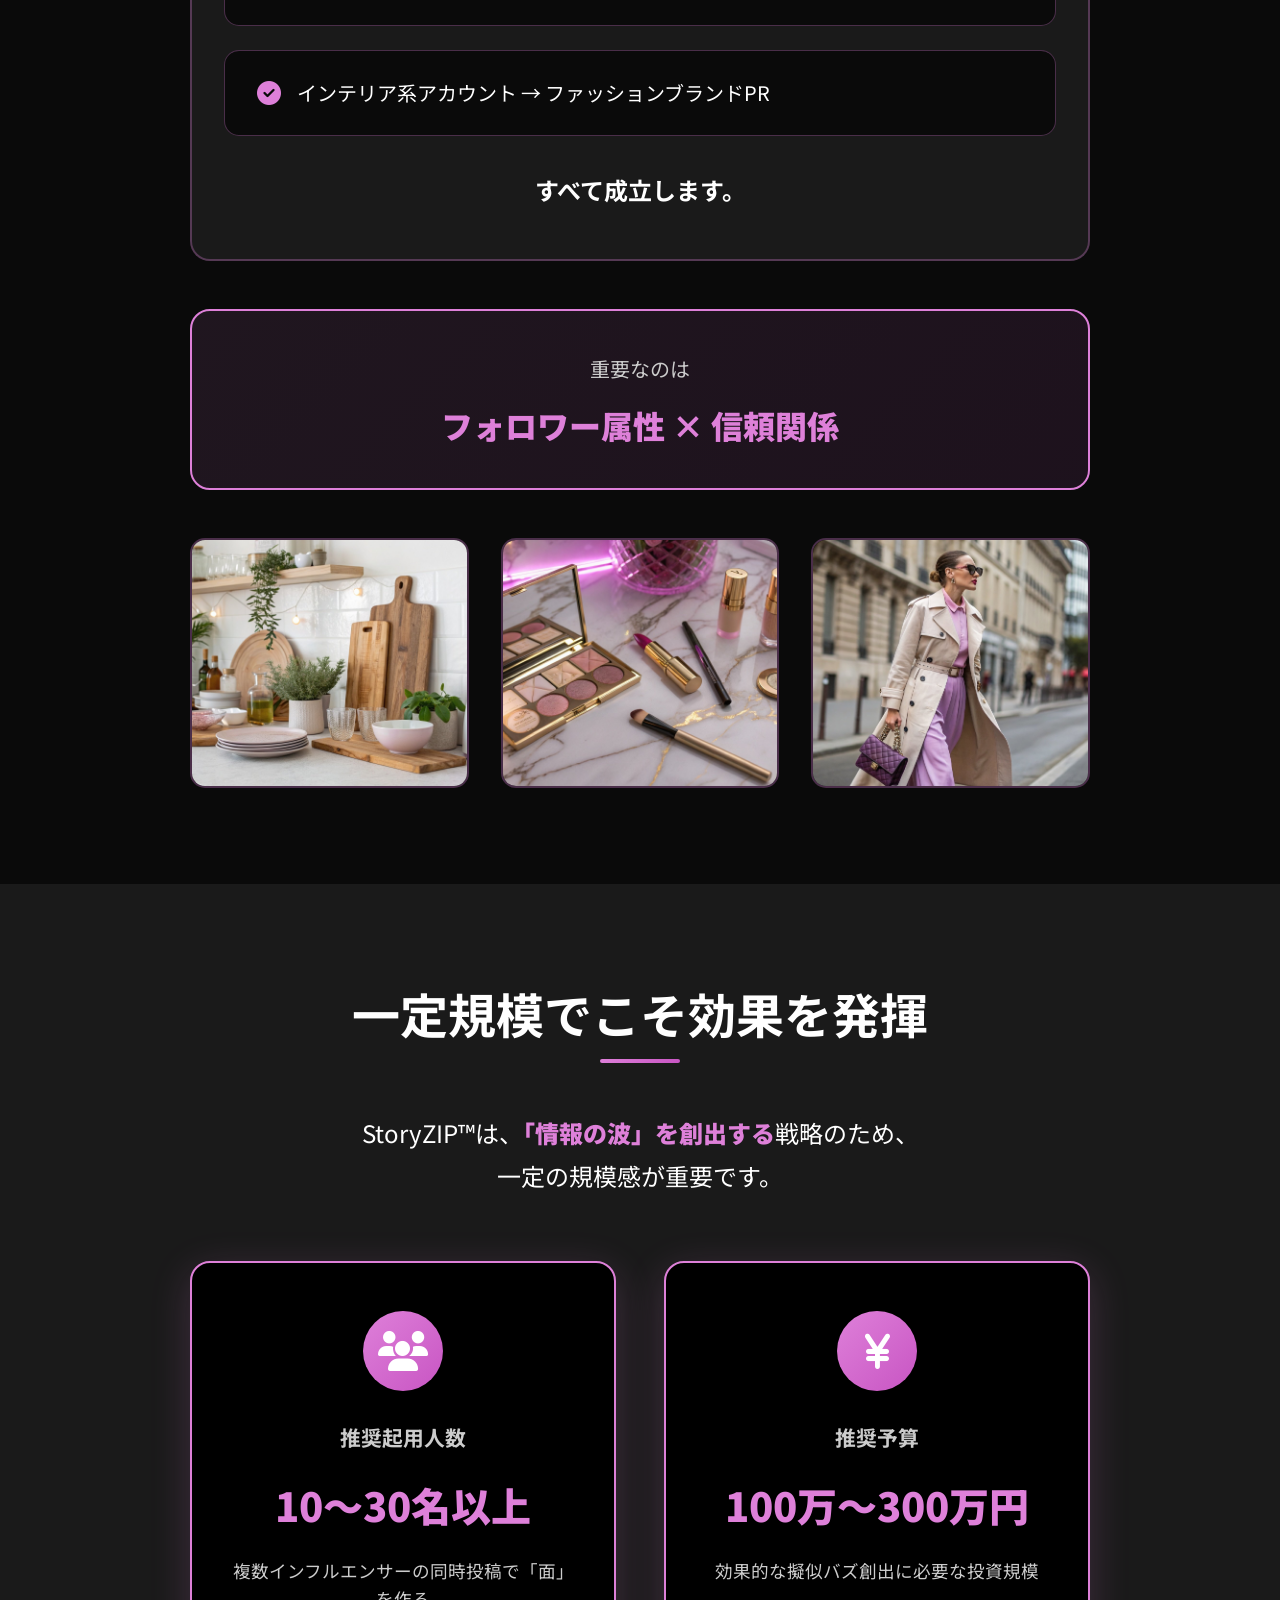
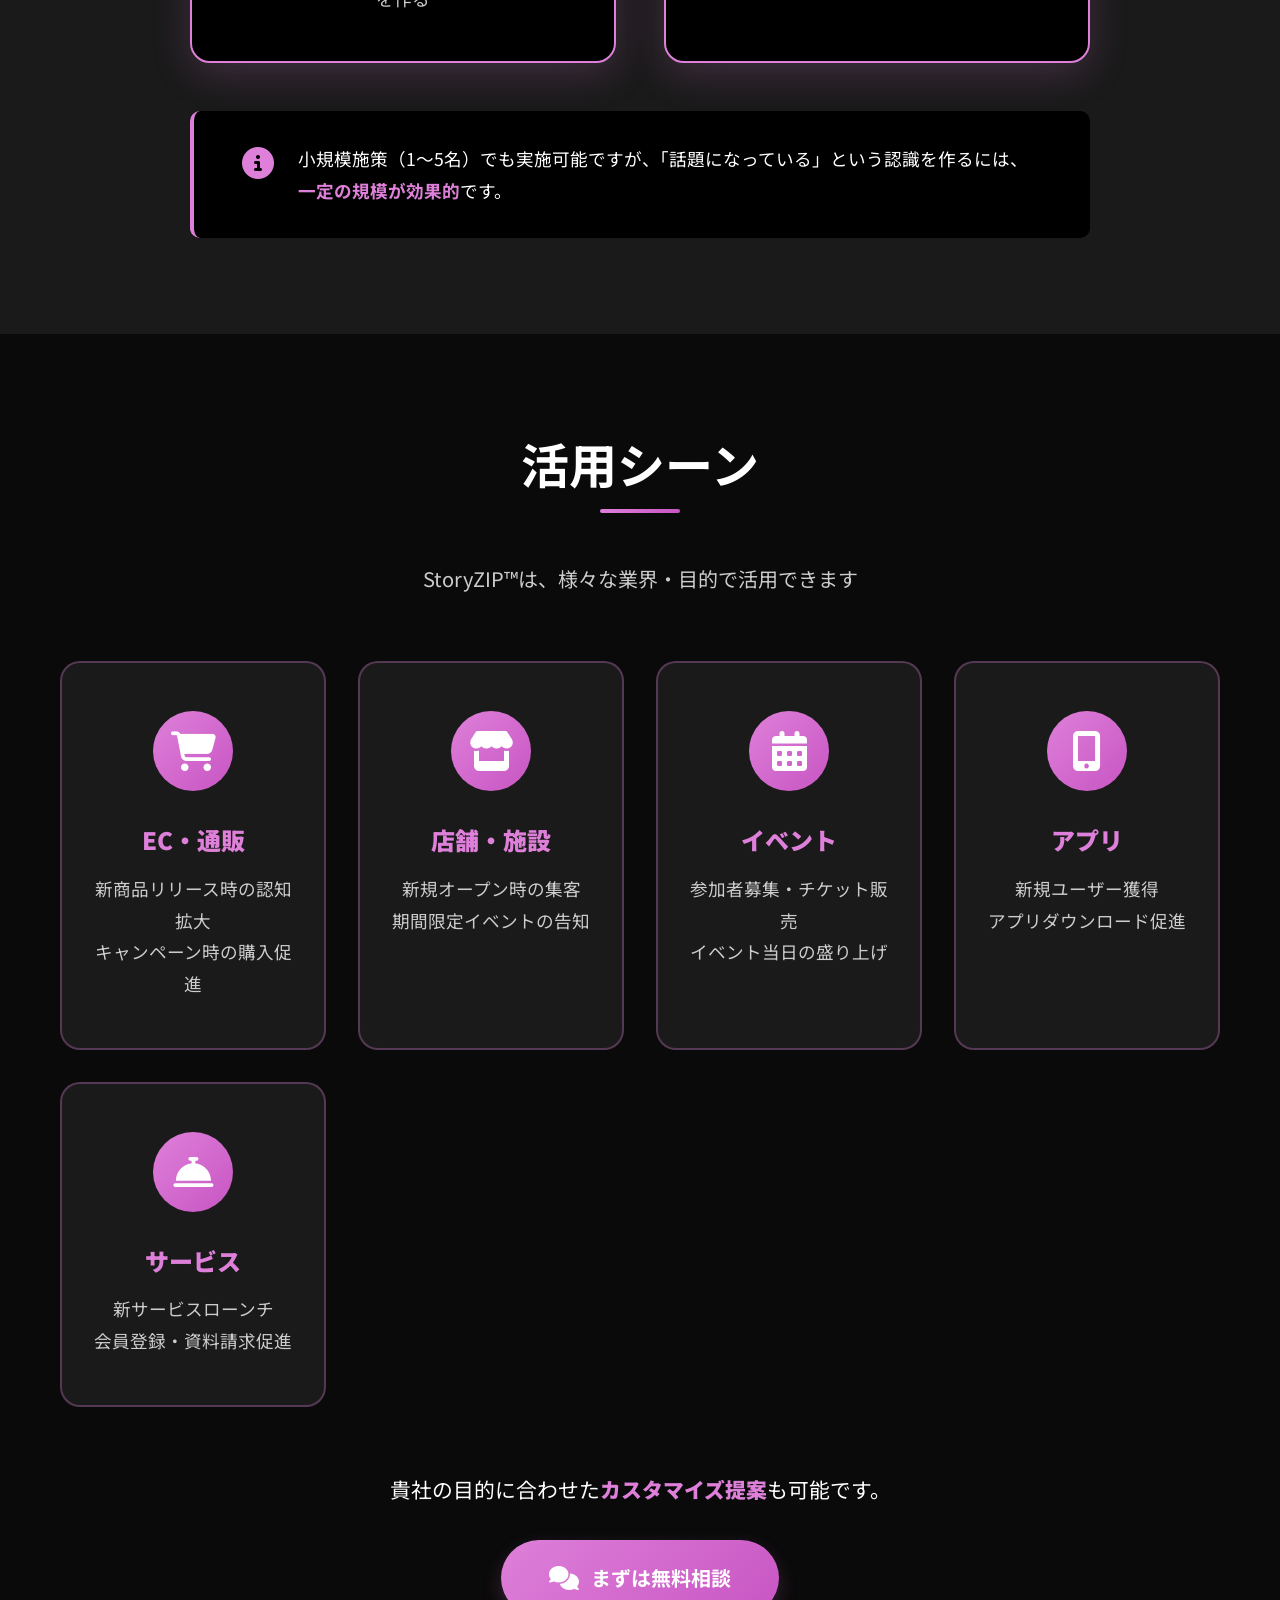
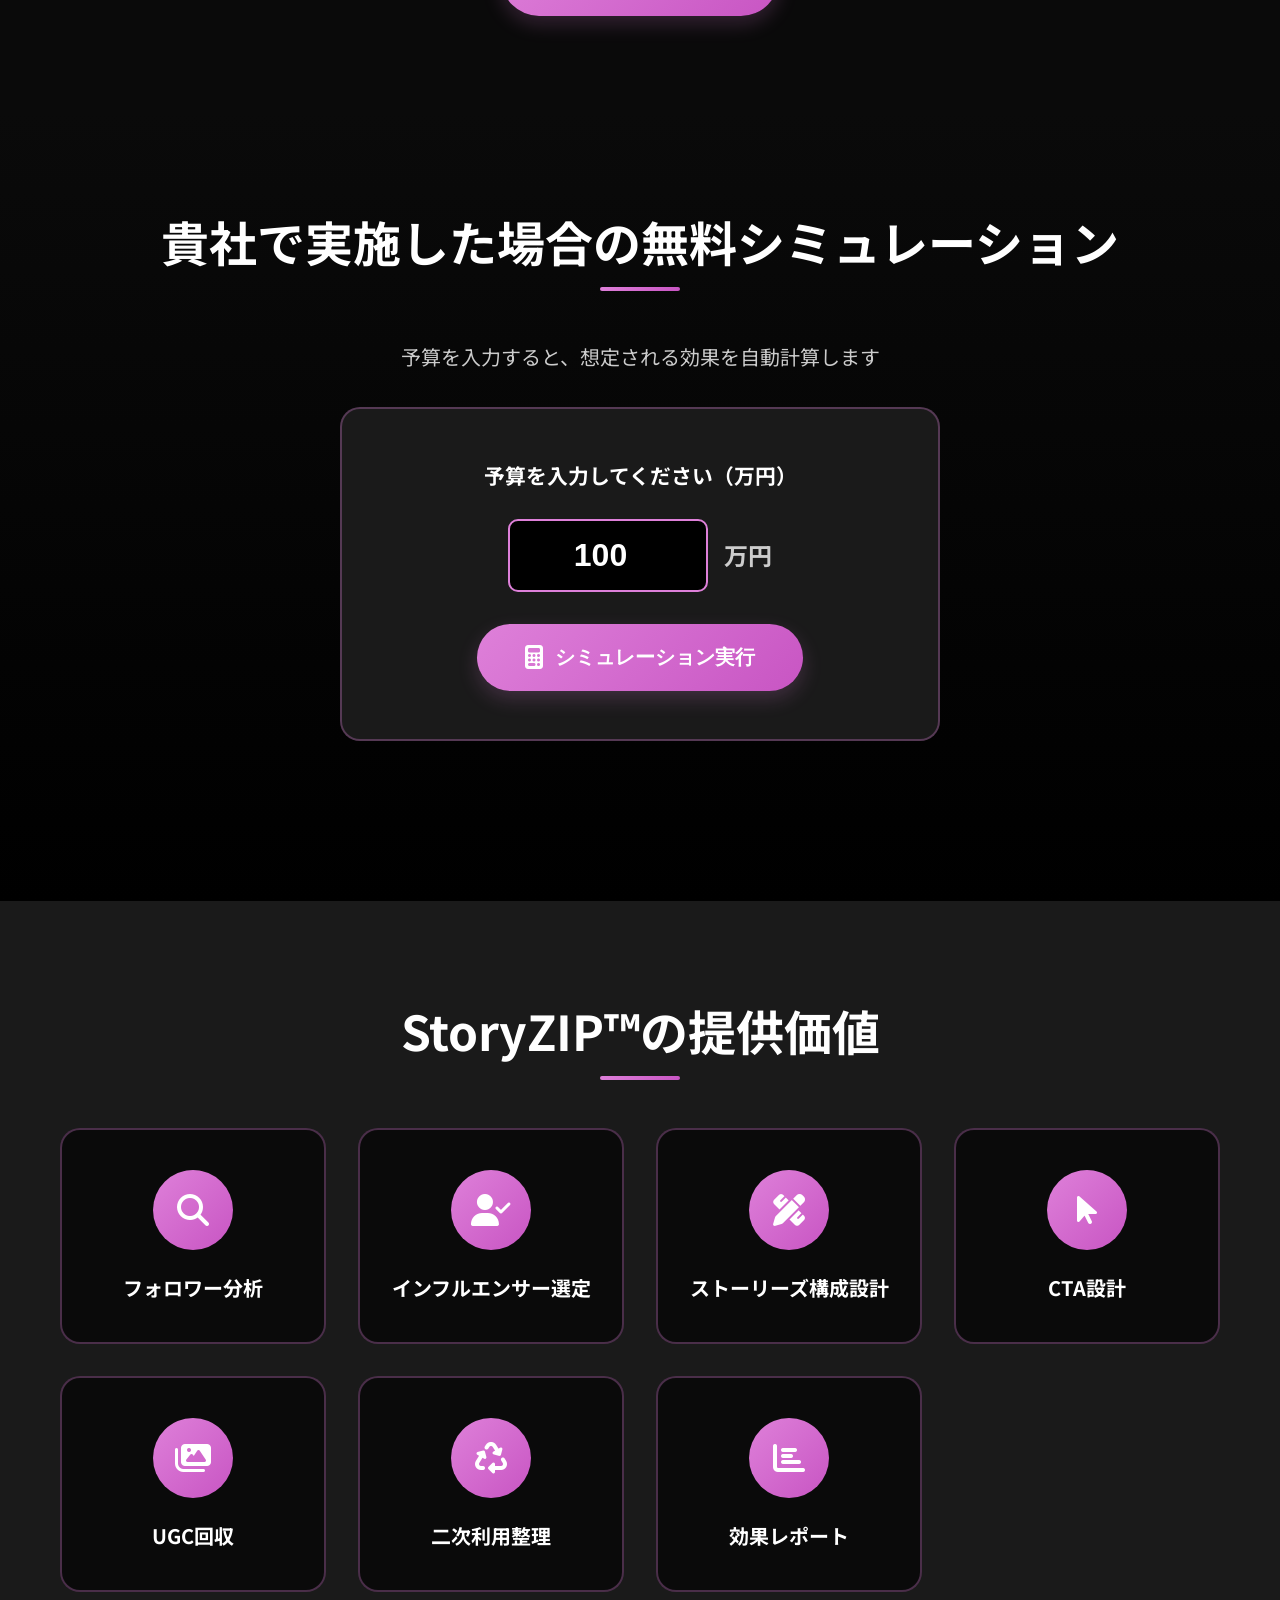
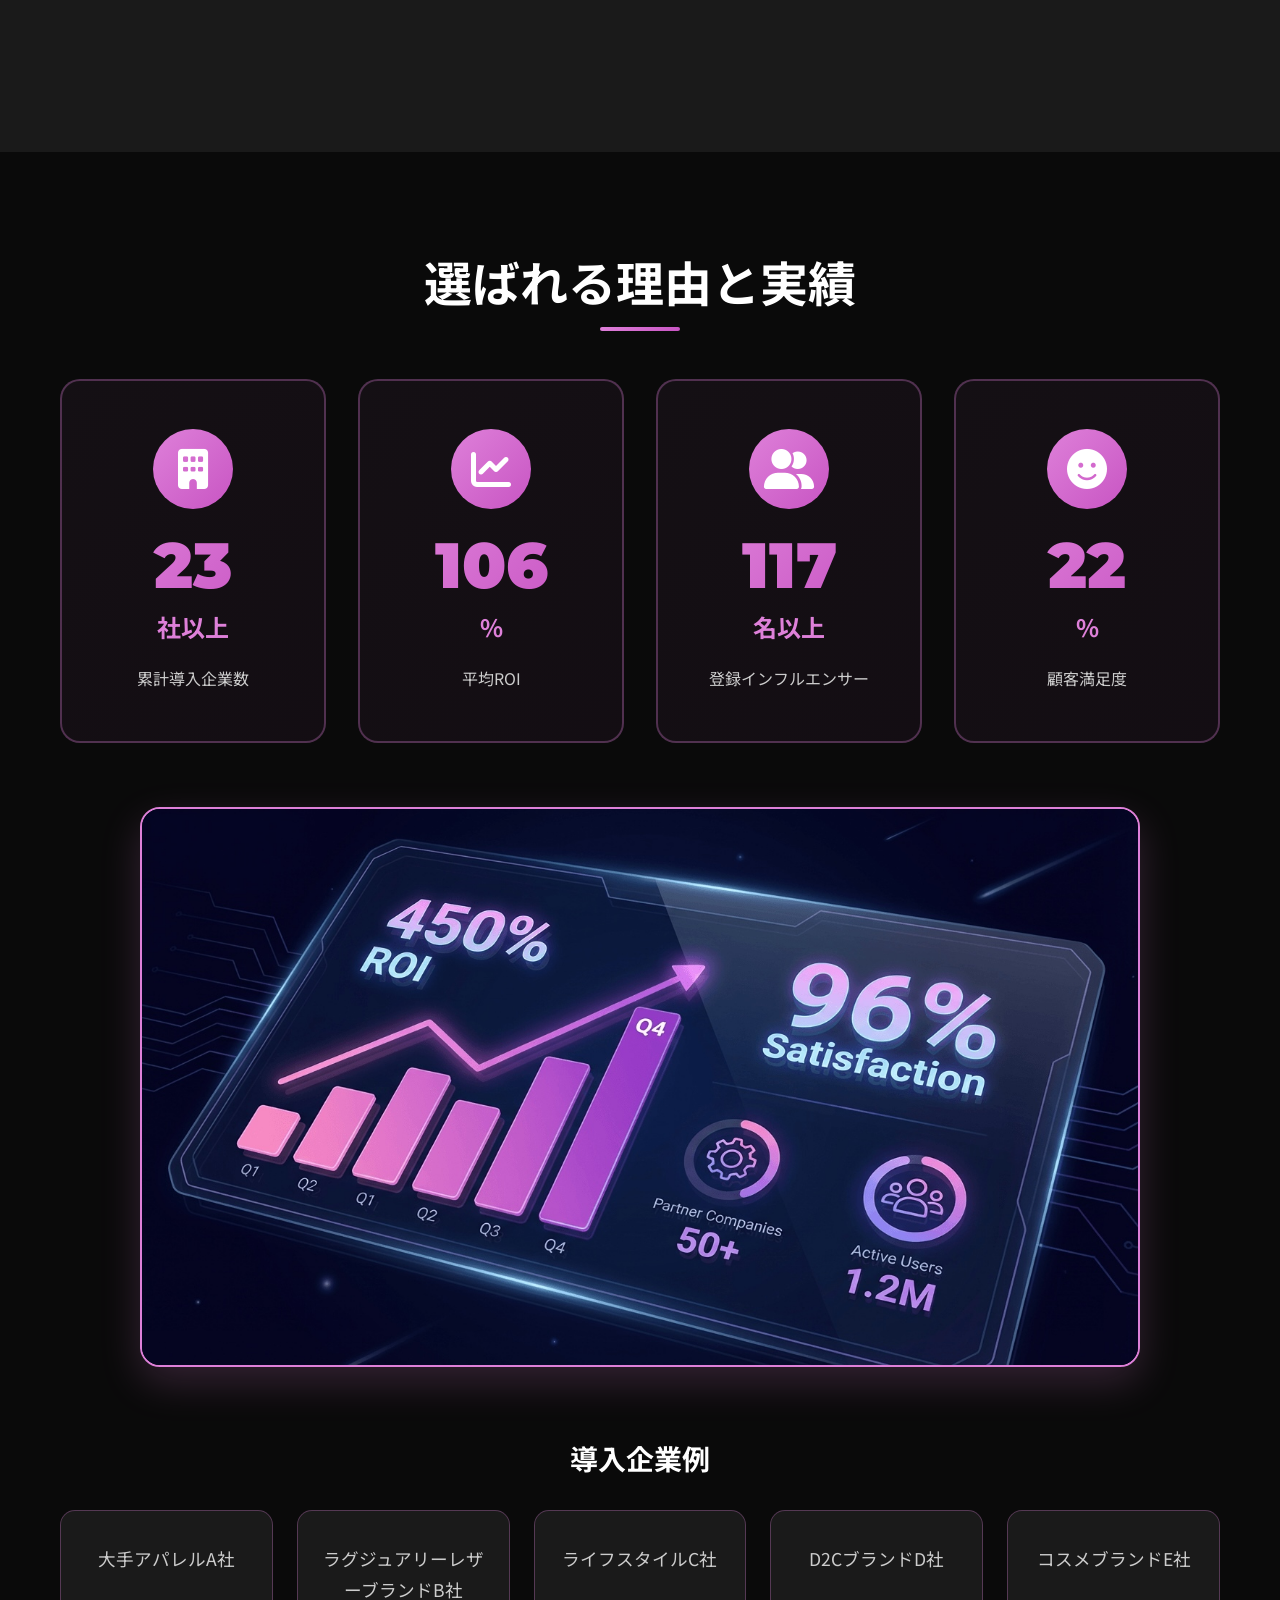
==== commit 2189f734: "Add files via upload" ====
--- a/index.html
+++ b/index.html
@@ -30,39 +30,29 @@
     <meta name="twitter:description" content="そのPR、まだフィード投稿ですか？複数インフルエンサーのストーリーズで情報の波を創出。StoryZIP™は擬似バズを設計します。無料シミュレーション受付中。">
     <meta name="twitter:image" content="https://lp.joyzipper.jp/images/ogp-image-optimized.jpg">
     
-    <!-- Google Analytics - Deferred Loading -->
+    <!-- Google Analytics -->
+    <script async src="https://www.googletagmanager.com/gtag/js?id=G-VJMSBRJYEW"></script>
     <script>
-      window.addEventListener('load', function() {
-        var script = document.createElement('script');
-        script.src = 'https://www.googletagmanager.com/gtag/js?id=G-VJMSBRJYEW';
-        script.async = true;
-        document.head.appendChild(script);
-        
-        script.onload = function() {
-          window.dataLayer = window.dataLayer || [];
-          function gtag(){dataLayer.push(arguments);}
-          gtag('js', new Date());
-          gtag('config', 'G-VJMSBRJYEW', {
-            'debug_mode': true
-          });
-        };
+      window.dataLayer = window.dataLayer || [];
+      function gtag(){dataLayer.push(arguments);}
+      gtag('js', new Date());
+      gtag('config', 'G-VJMSBRJYEW', {
+        'debug_mode': true
       });
     </script>
     
-    <!-- Meta Pixel Code - Deferred Loading -->
+    <!-- Meta Pixel Code -->
     <script>
-      window.addEventListener('load', function() {
-        !function(f,b,e,v,n,t,s)
-        {if(f.fbq)return;n=f.fbq=function(){n.callMethod?
-        n.callMethod.apply(n,arguments):n.queue.push(arguments)};
-        if(!f._fbq)f._fbq=n;n.push=n;n.loaded=!0;n.version='2.0';
-        n.queue=[];t=b.createElement(e);t.async=!0;
-        t.src=v;s=b.getElementsByTagName(e)[0];
-        s.parentNode.insertBefore(t,s)}(window, document,'script',
-        'https://connect.facebook.net/en_US/fbevents.js');
-        fbq('init', '1067655327831894');
-        fbq('track', 'PageView');
-      });
+    !function(f,b,e,v,n,t,s)
+    {if(f.fbq)return;n=f.fbq=function(){n.callMethod?
+    n.callMethod.apply(n,arguments):n.queue.push(arguments)};
+    if(!f._fbq)f._fbq=n;n.push=n;n.loaded=!0;n.version='2.0';
+    n.queue=[];t=b.createElement(e);t.async=!0;
+    t.src=v;s=b.getElementsByTagName(e)[0];
+    s.parentNode.insertBefore(t,s)}(window, document,'script',
+    'https://connect.facebook.net/en_US/fbevents.js');
+    fbq('init', '1067655327831894');
+    fbq('track', 'PageView');
     </script>
     <noscript><img height="1" width="1" style="display:none"
     src="https://www.facebook.com/tr?id=1067655327831894&ev=PageView&noscript=1"
@@ -134,7 +124,7 @@
     <link rel="stylesheet" href="https://cdn.jsdelivr.net/npm/@fortawesome/fontawesome-free@6.4.0/css/all.min.css">
     
     <!-- Custom CSS -->
-    <link rel="stylesheet" href="css/style.css?v=20240425c">
+    <link rel="stylesheet" href="css/style.css?v=20240425">
 </head>
 <body>
     <!-- First View -->
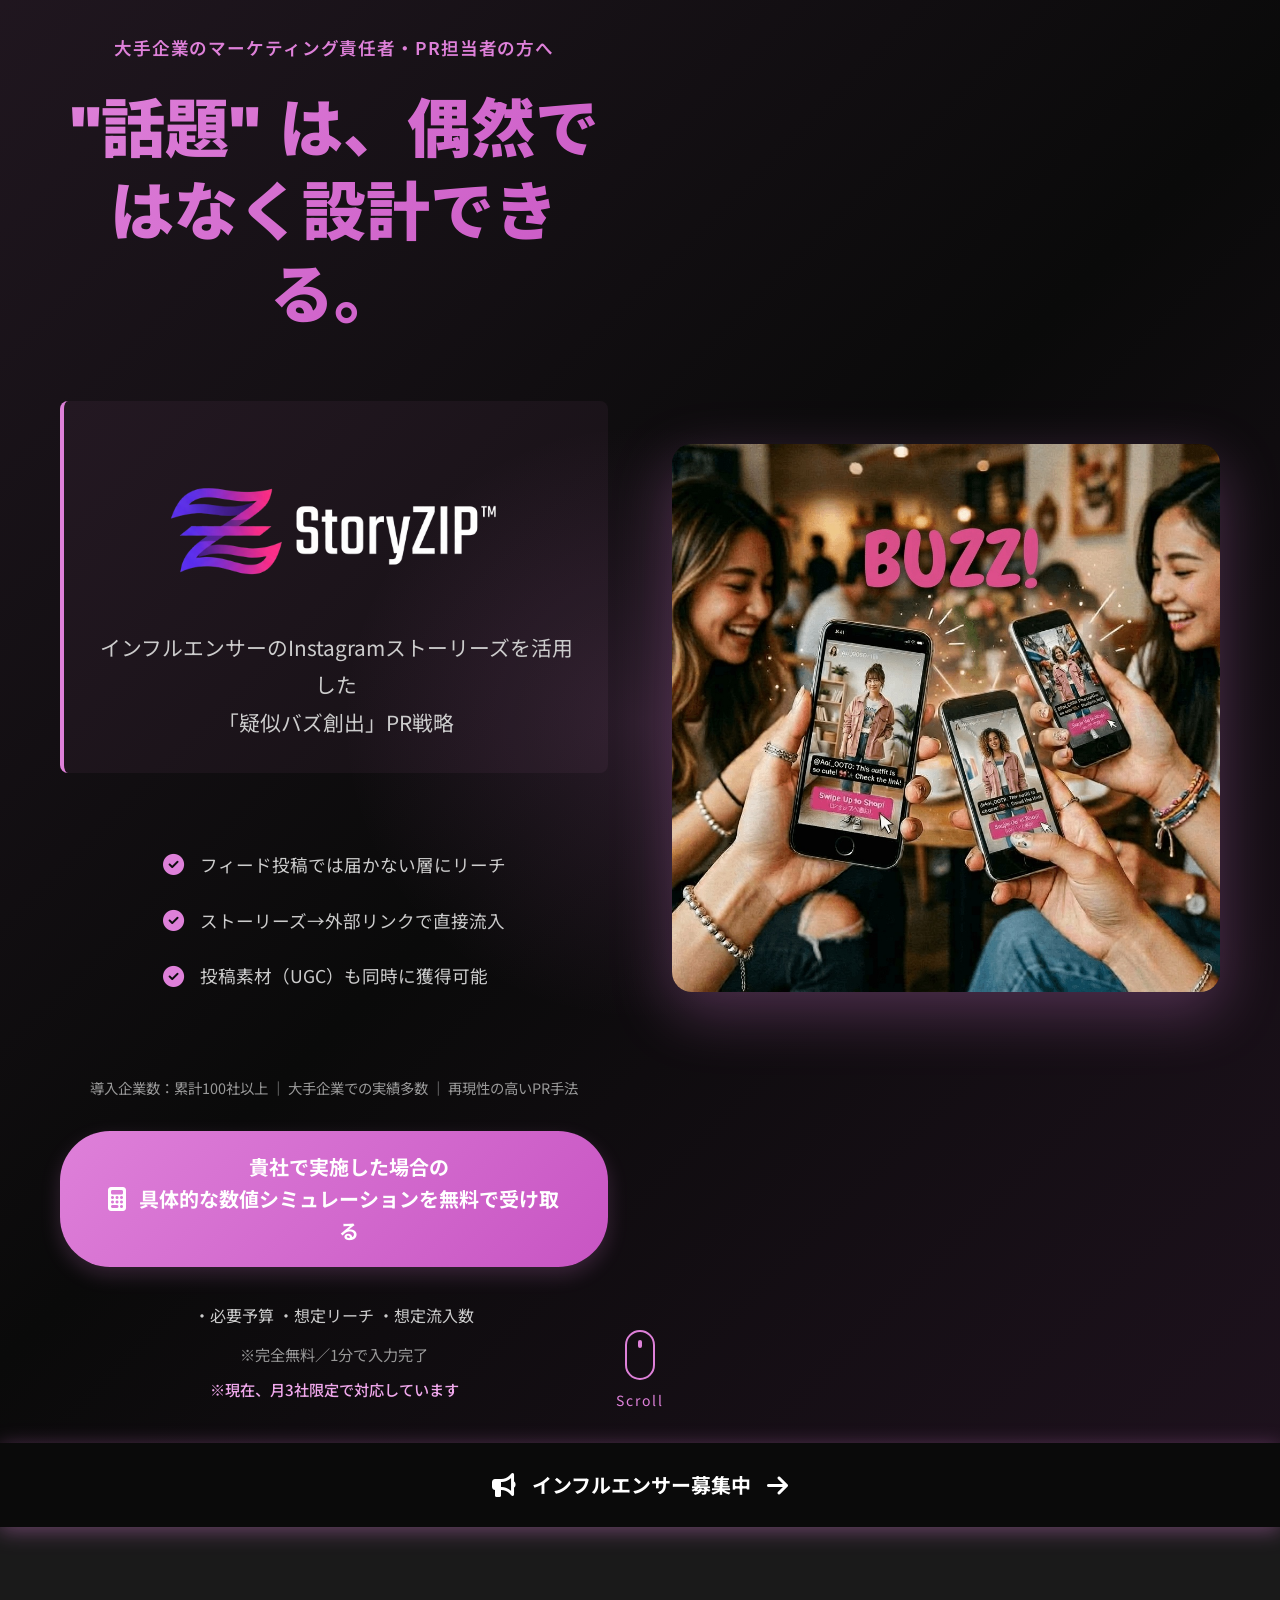
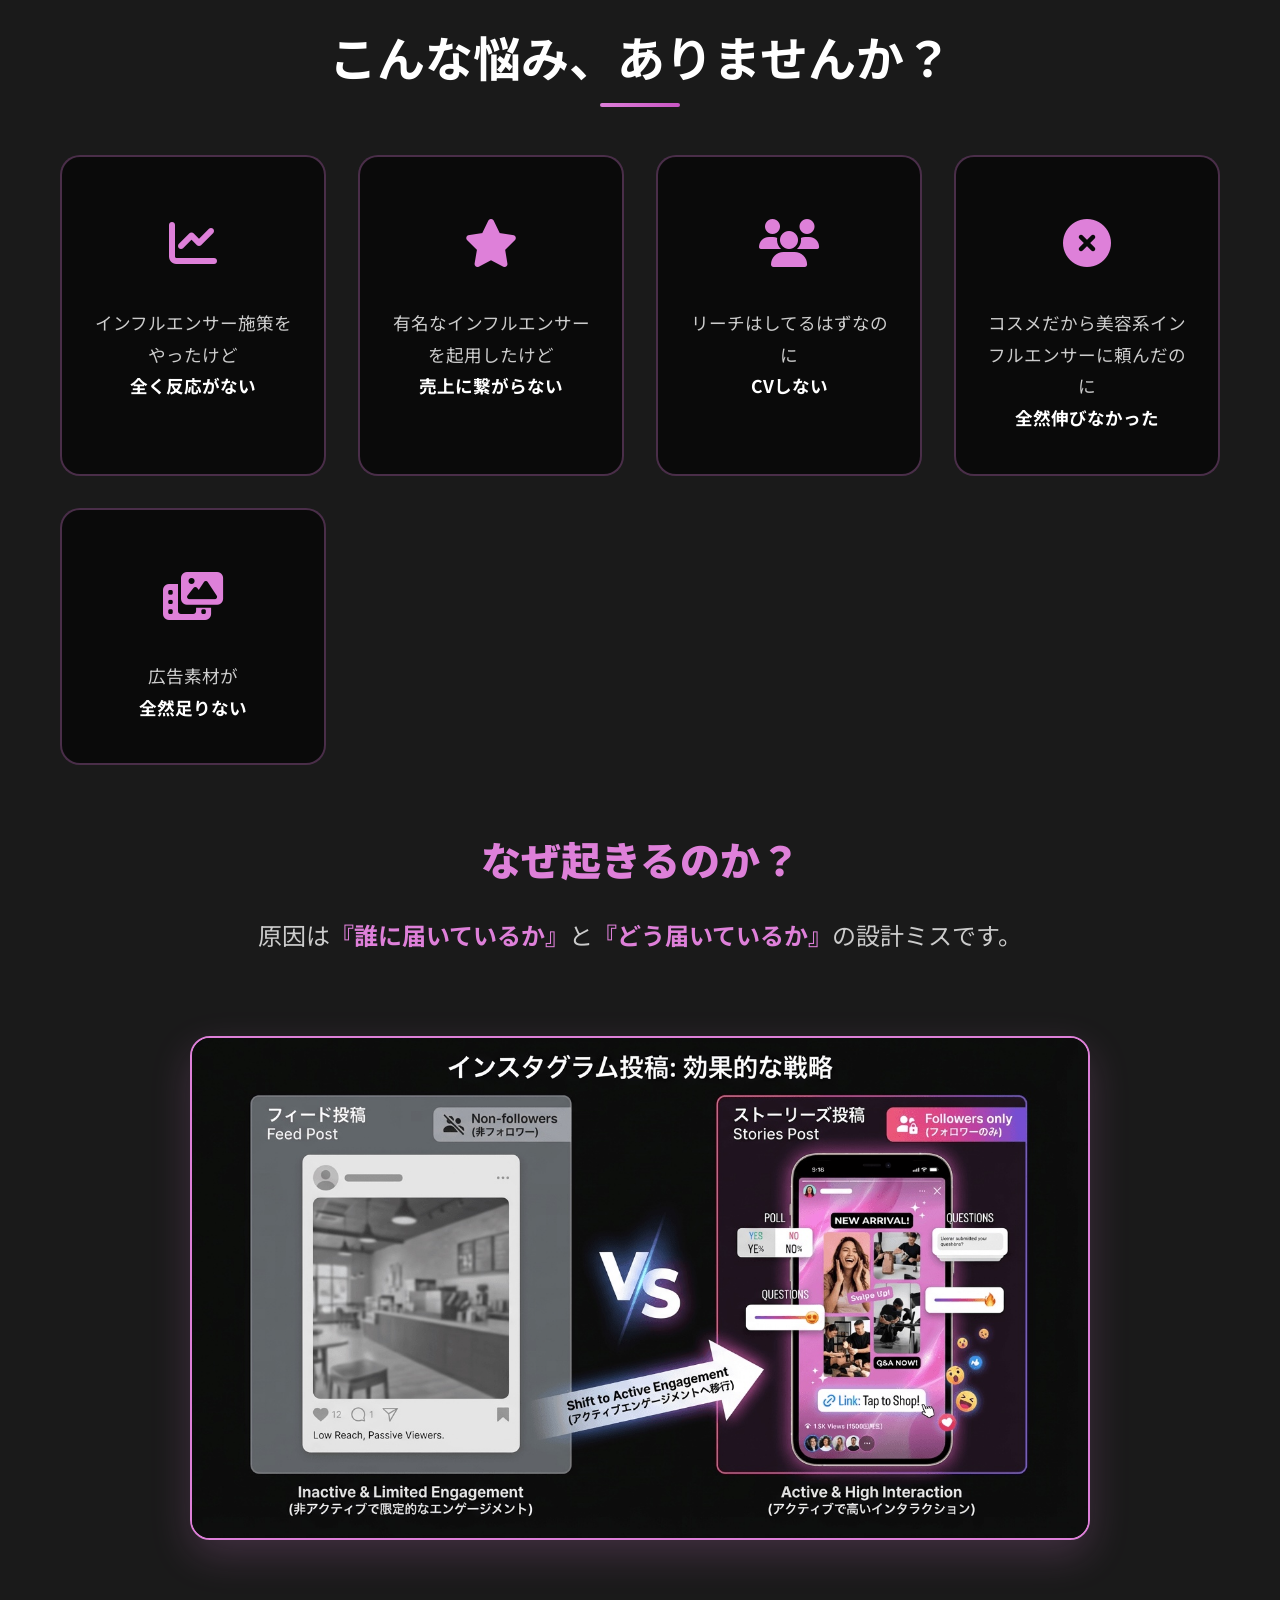
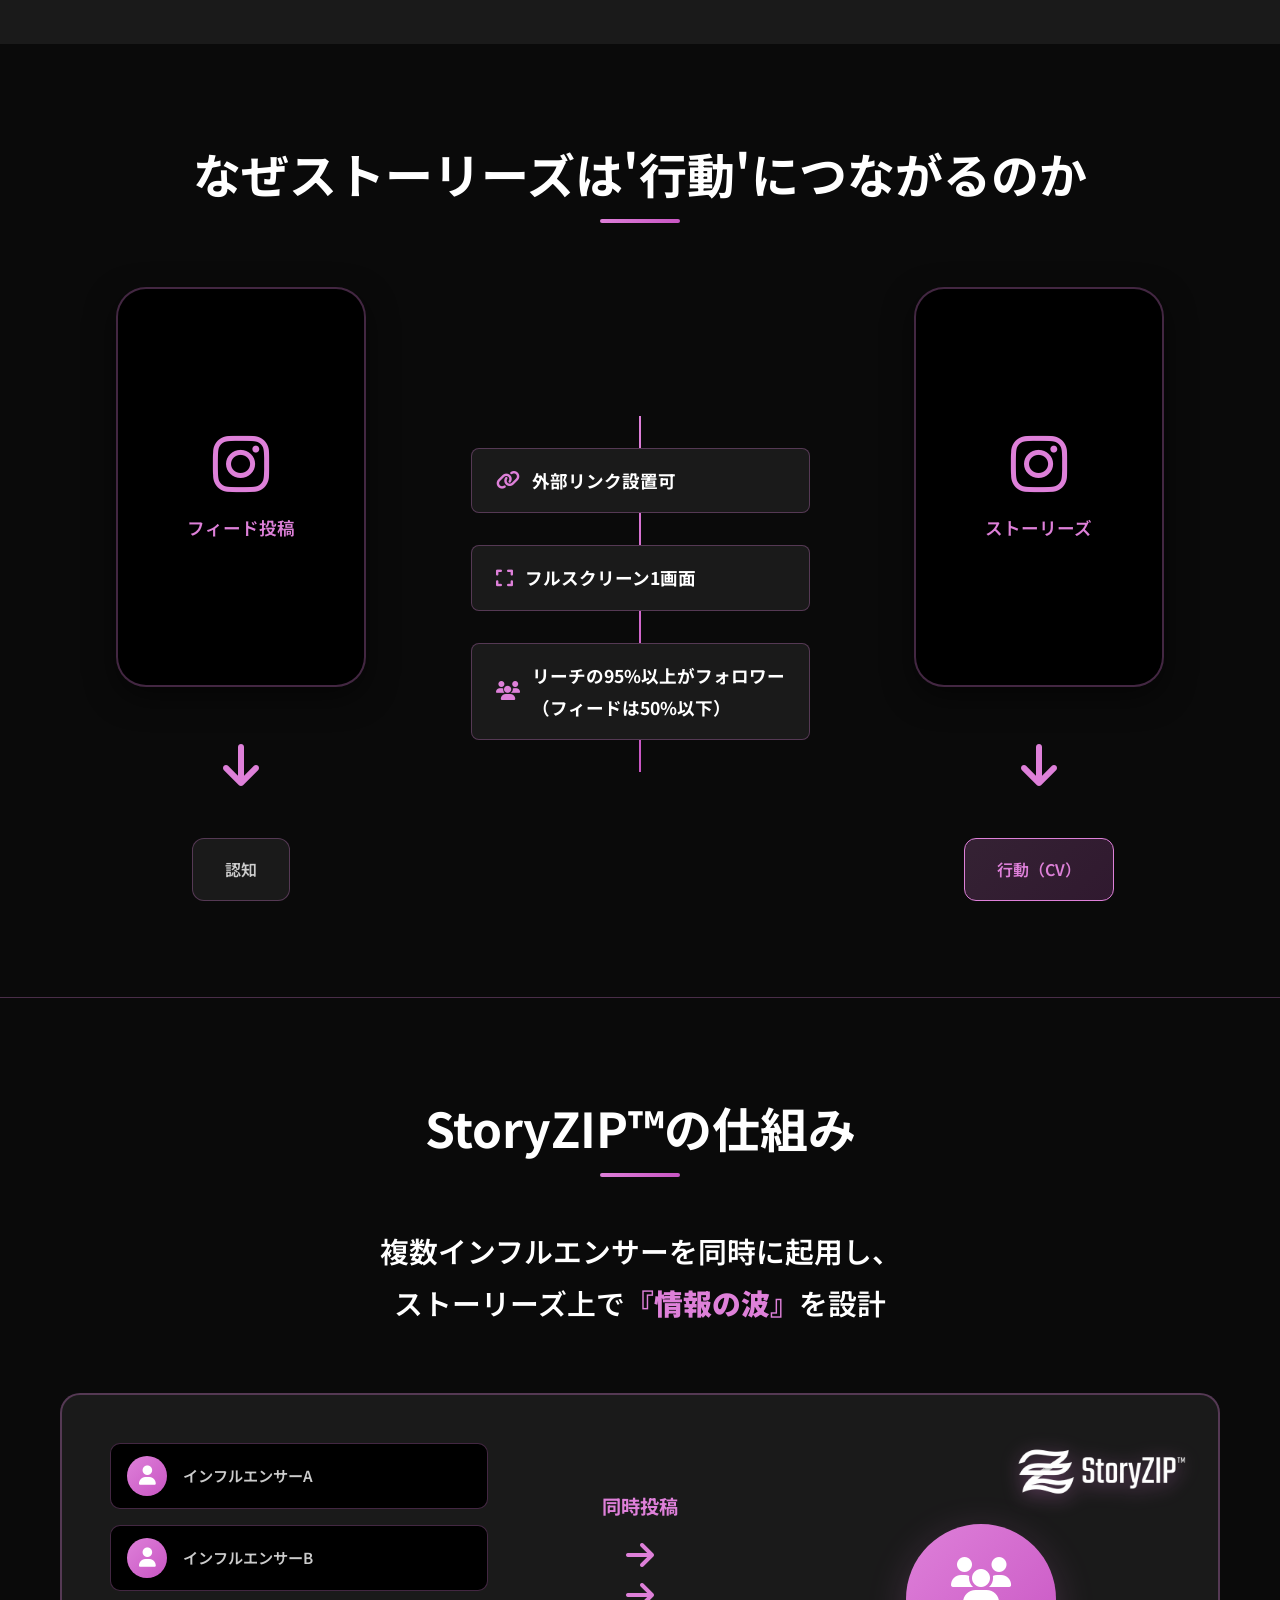
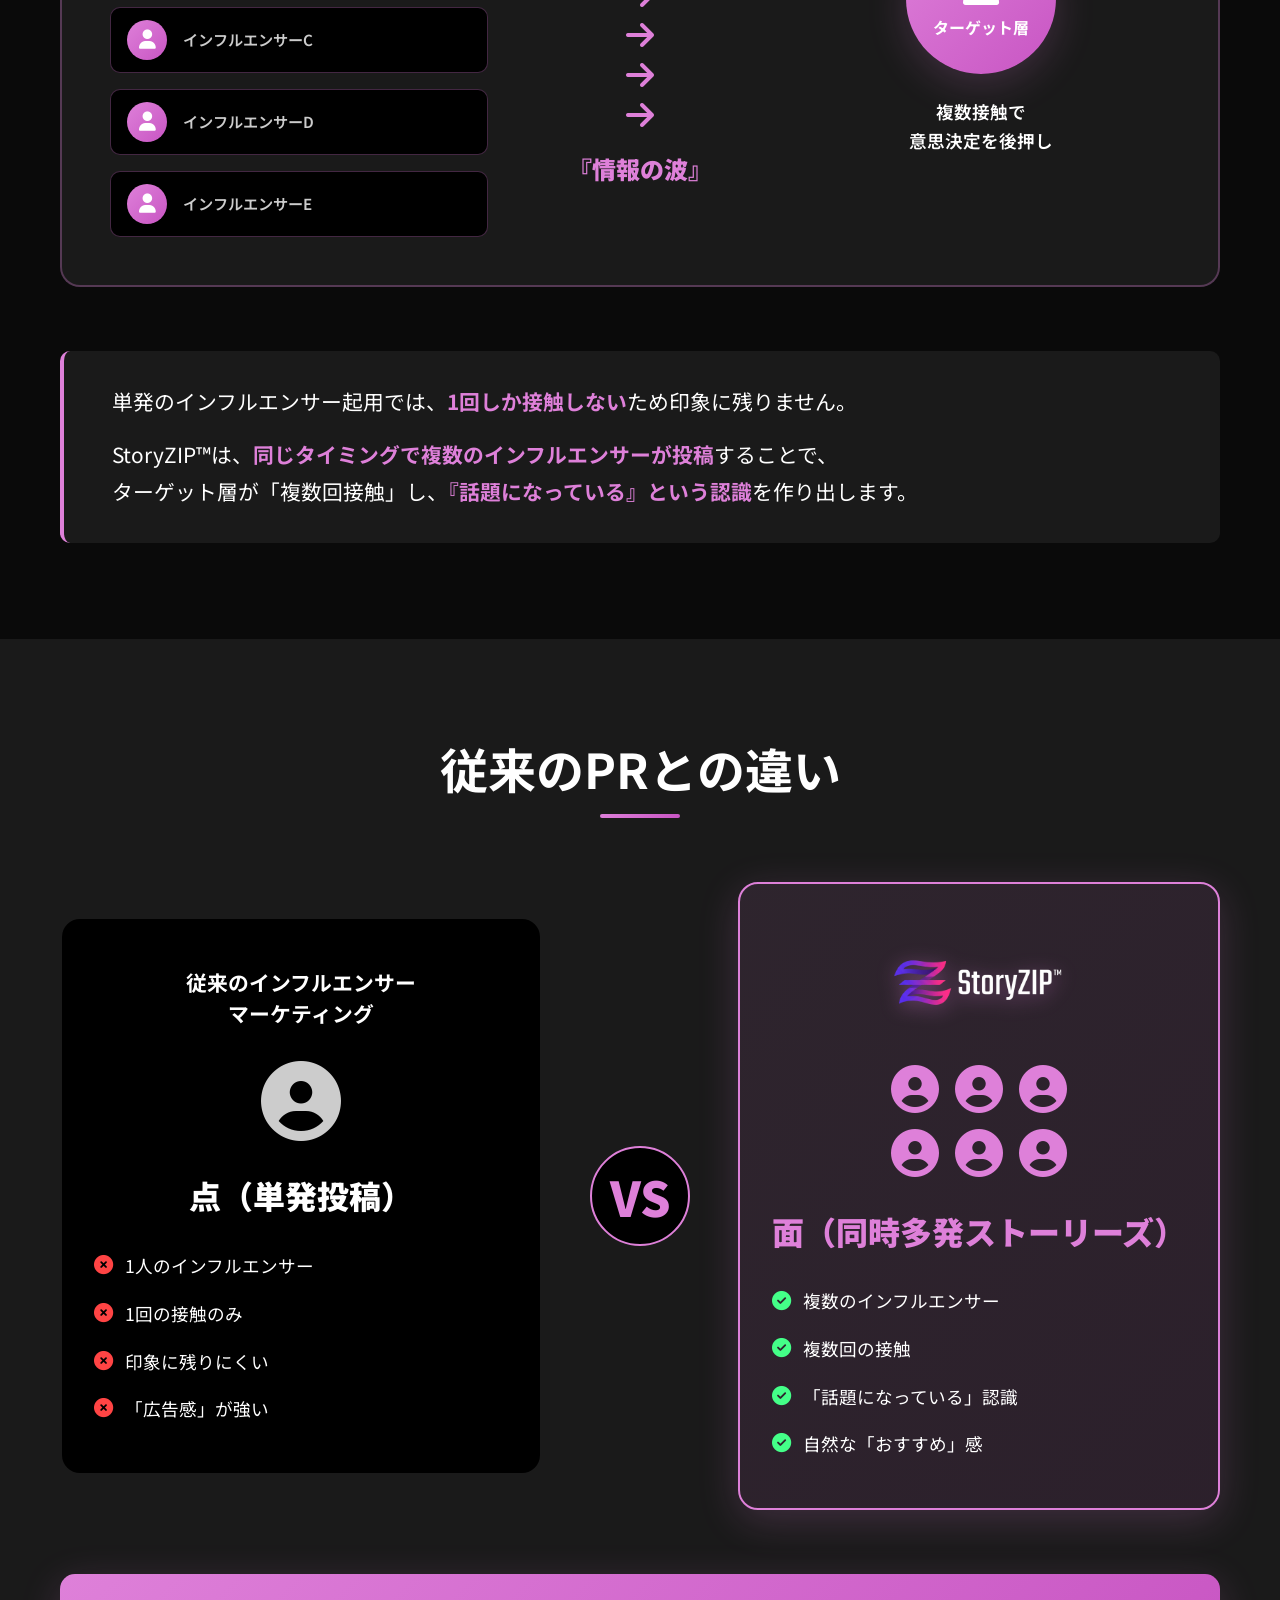
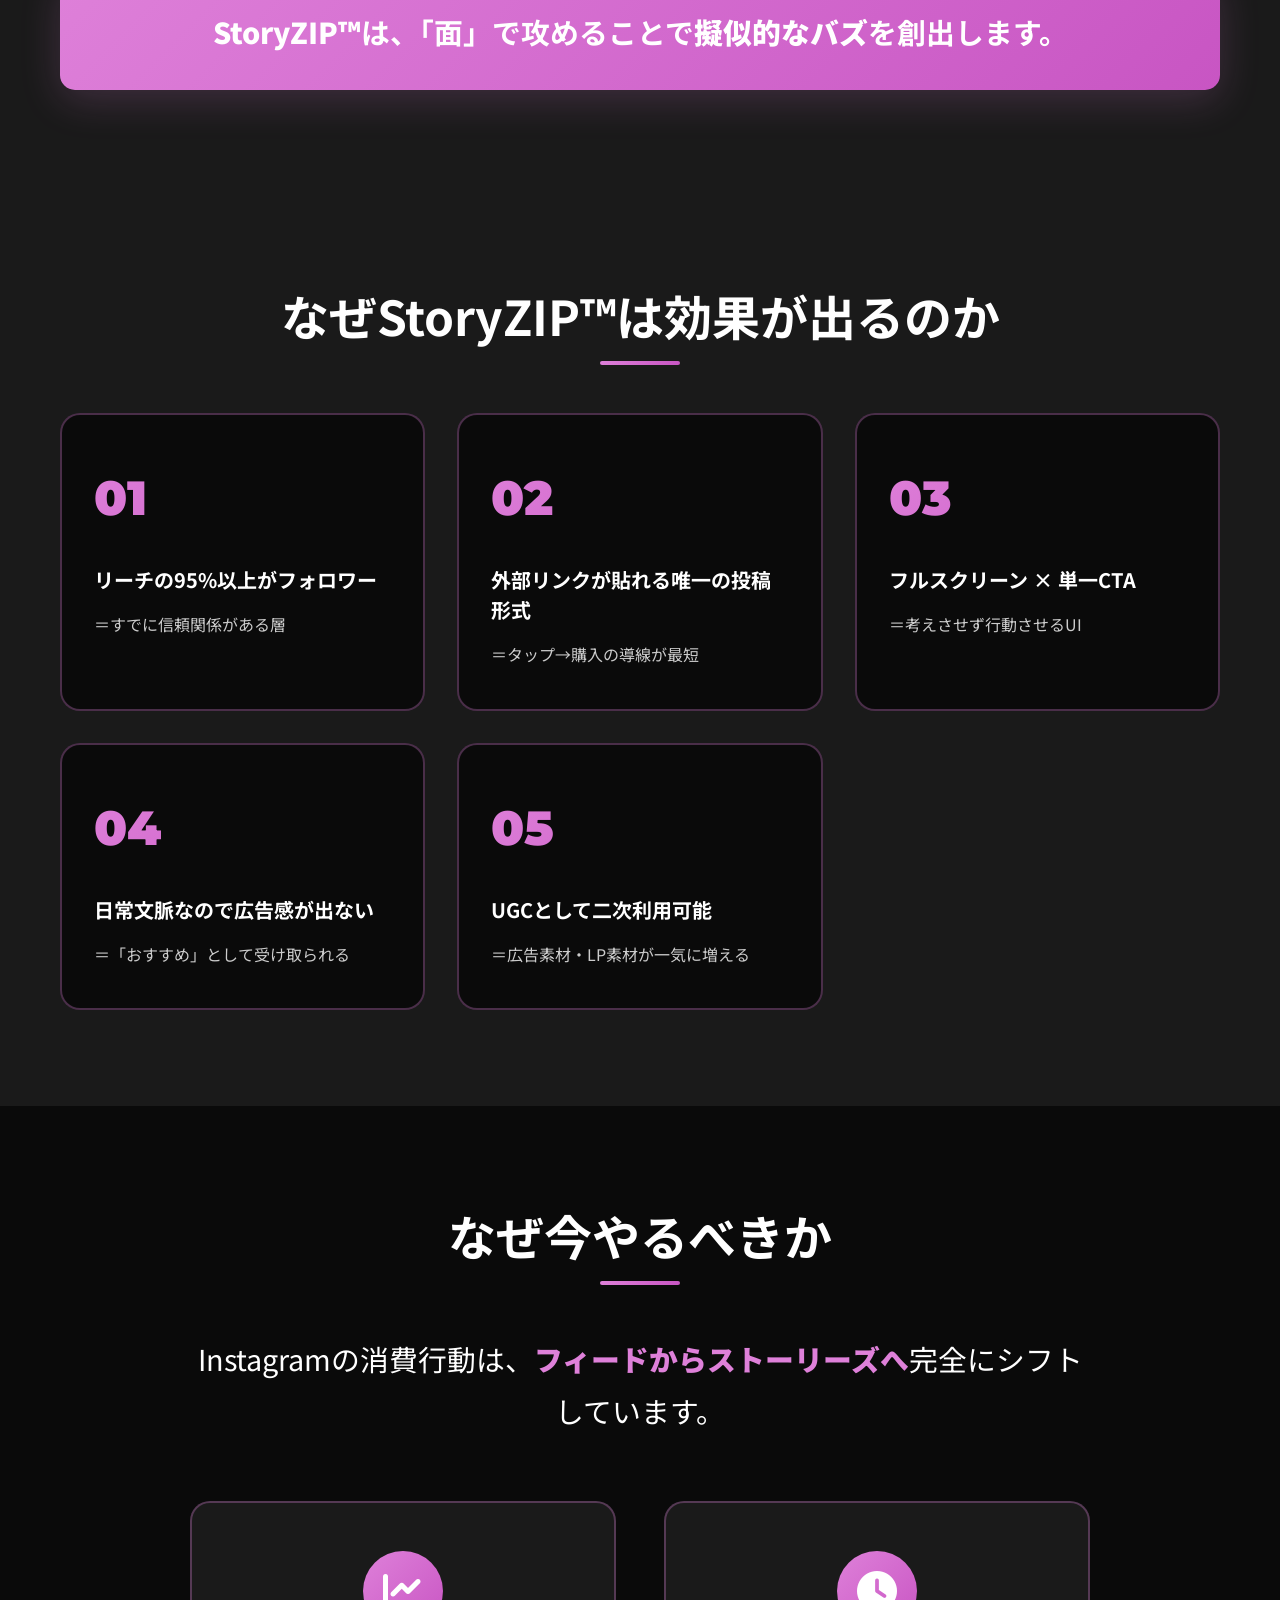
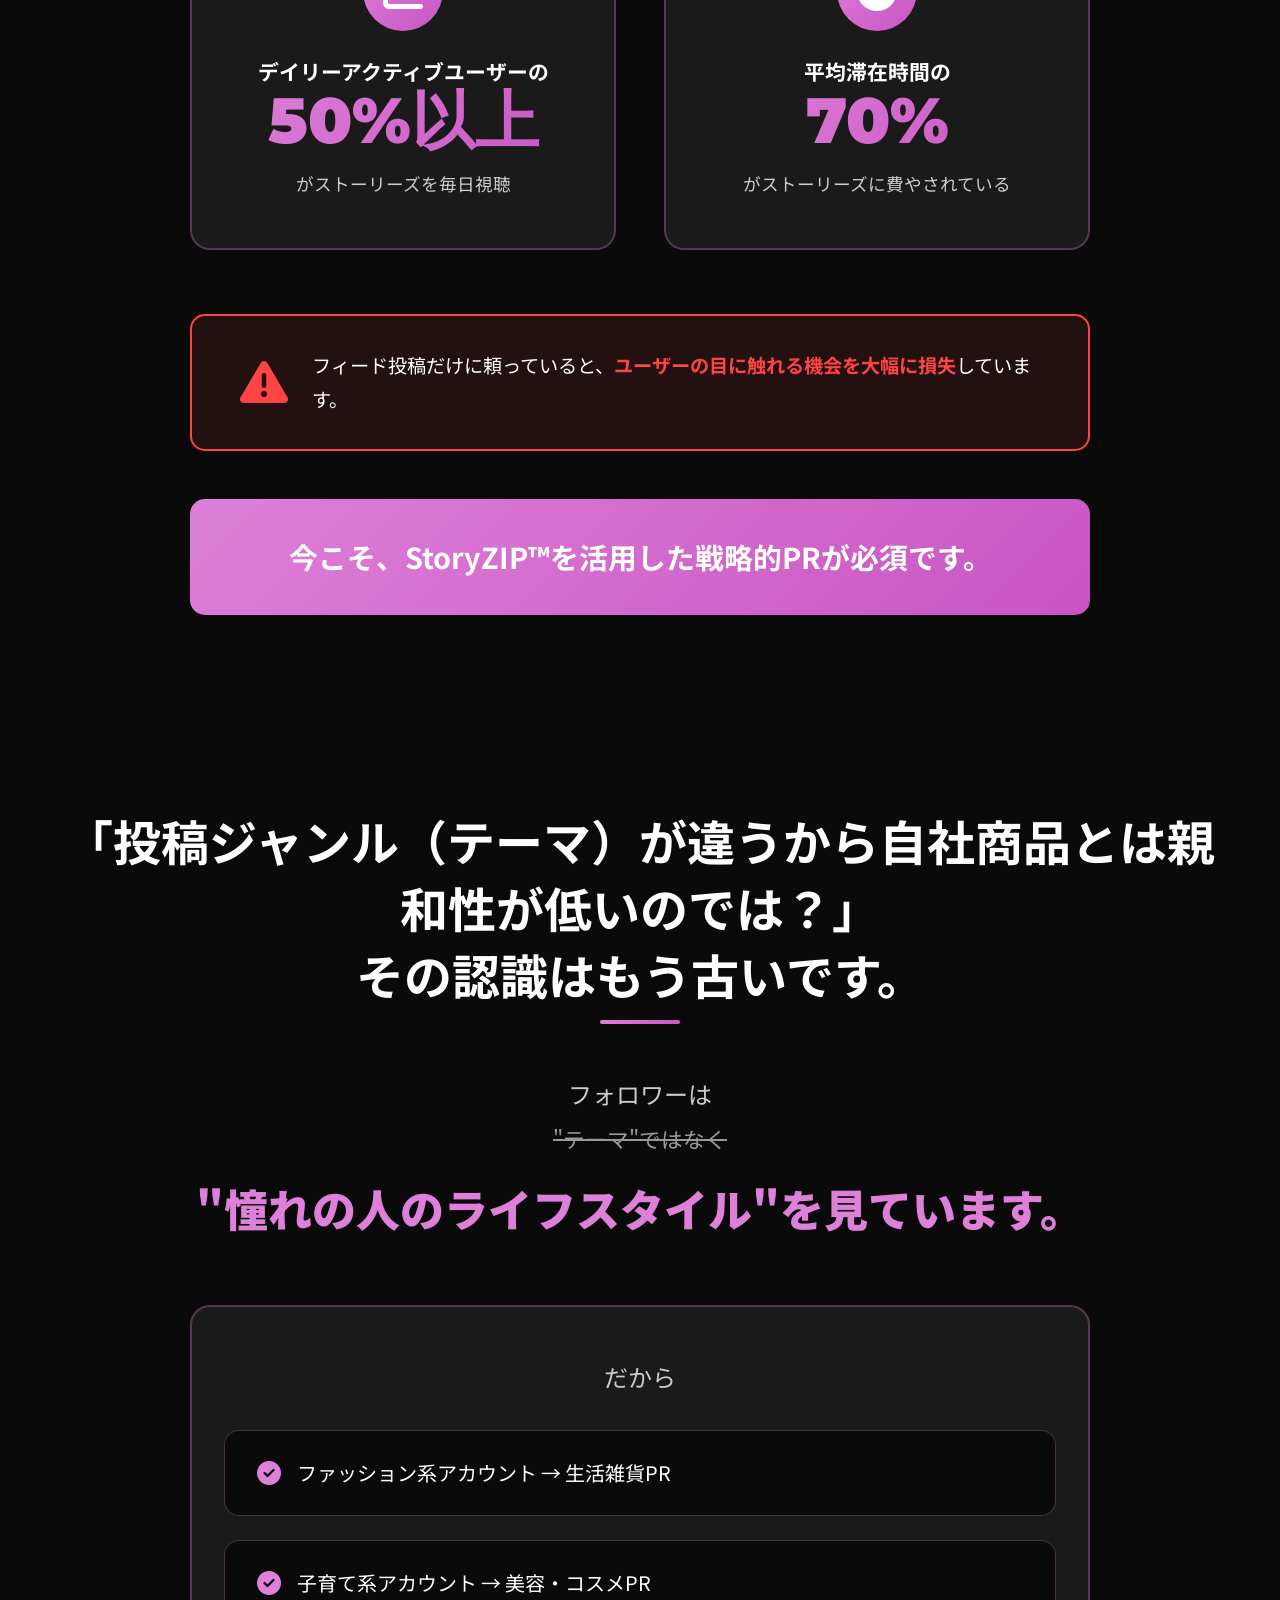
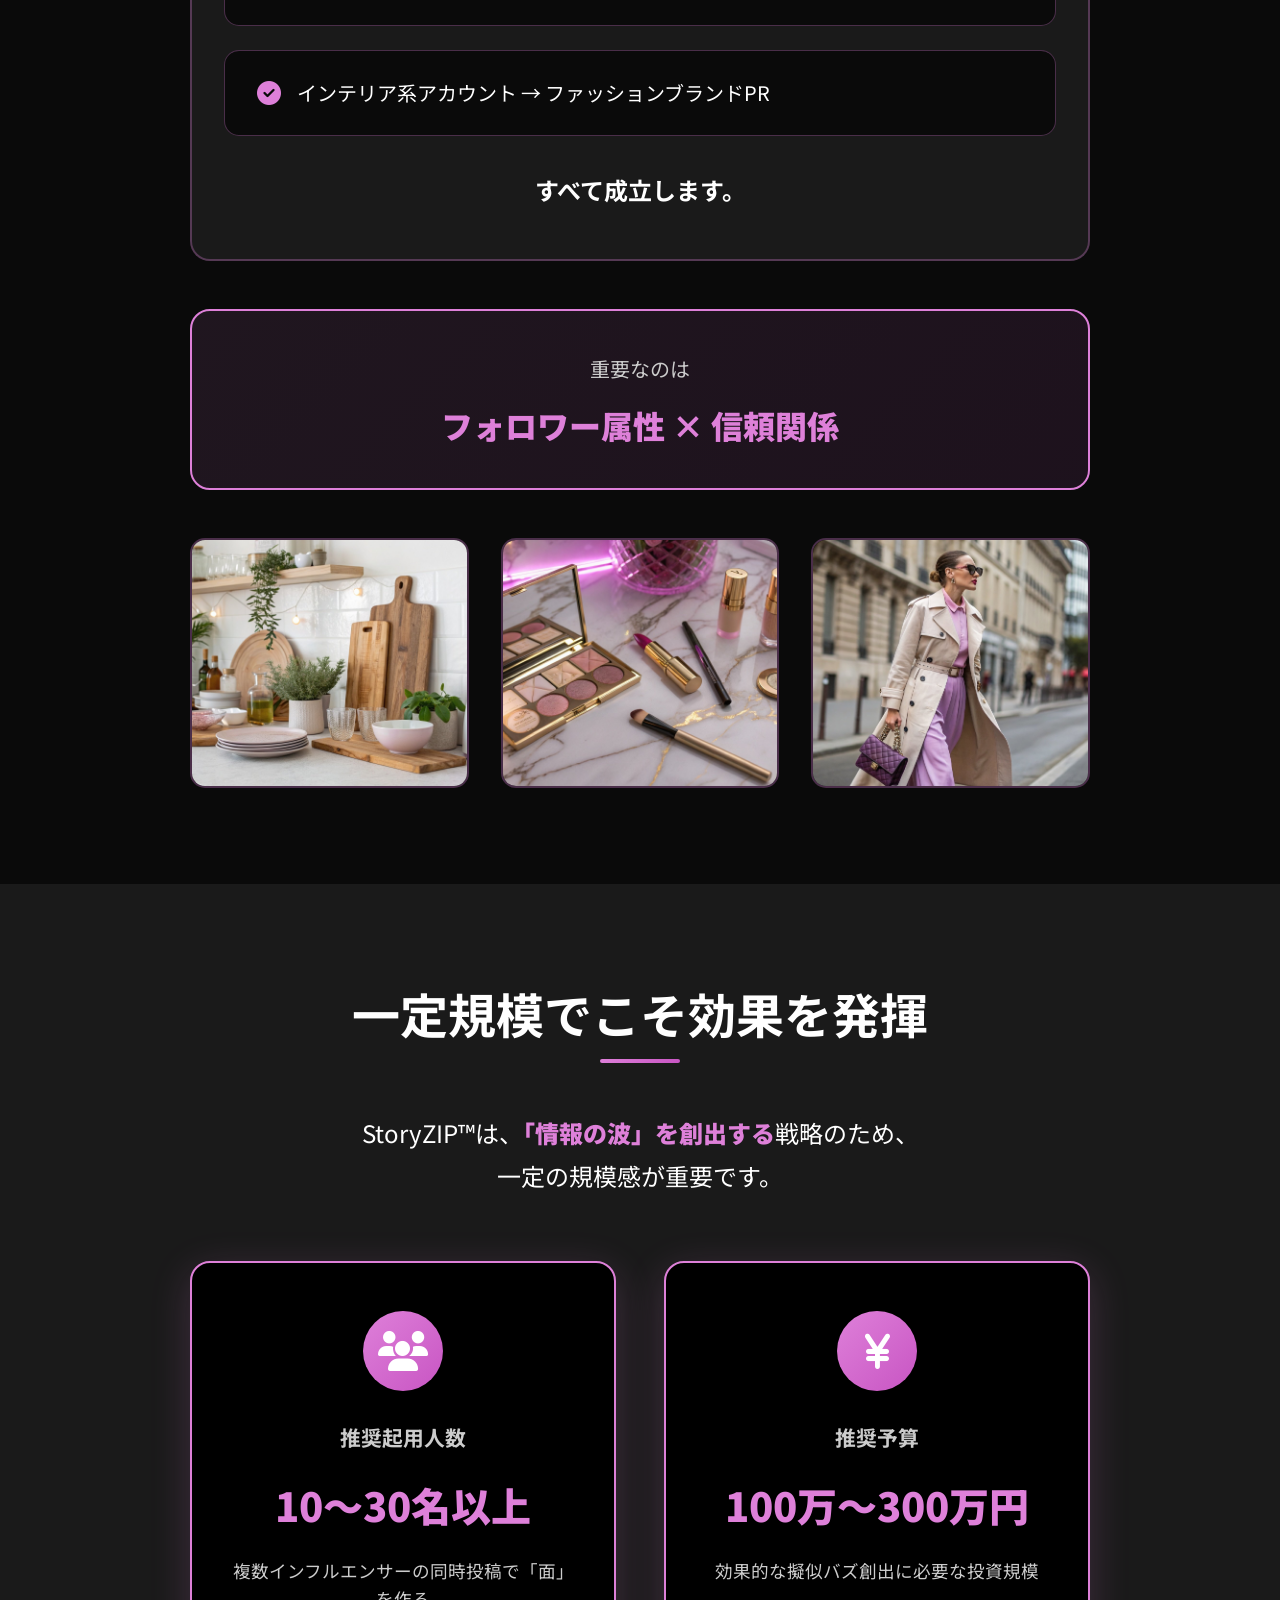
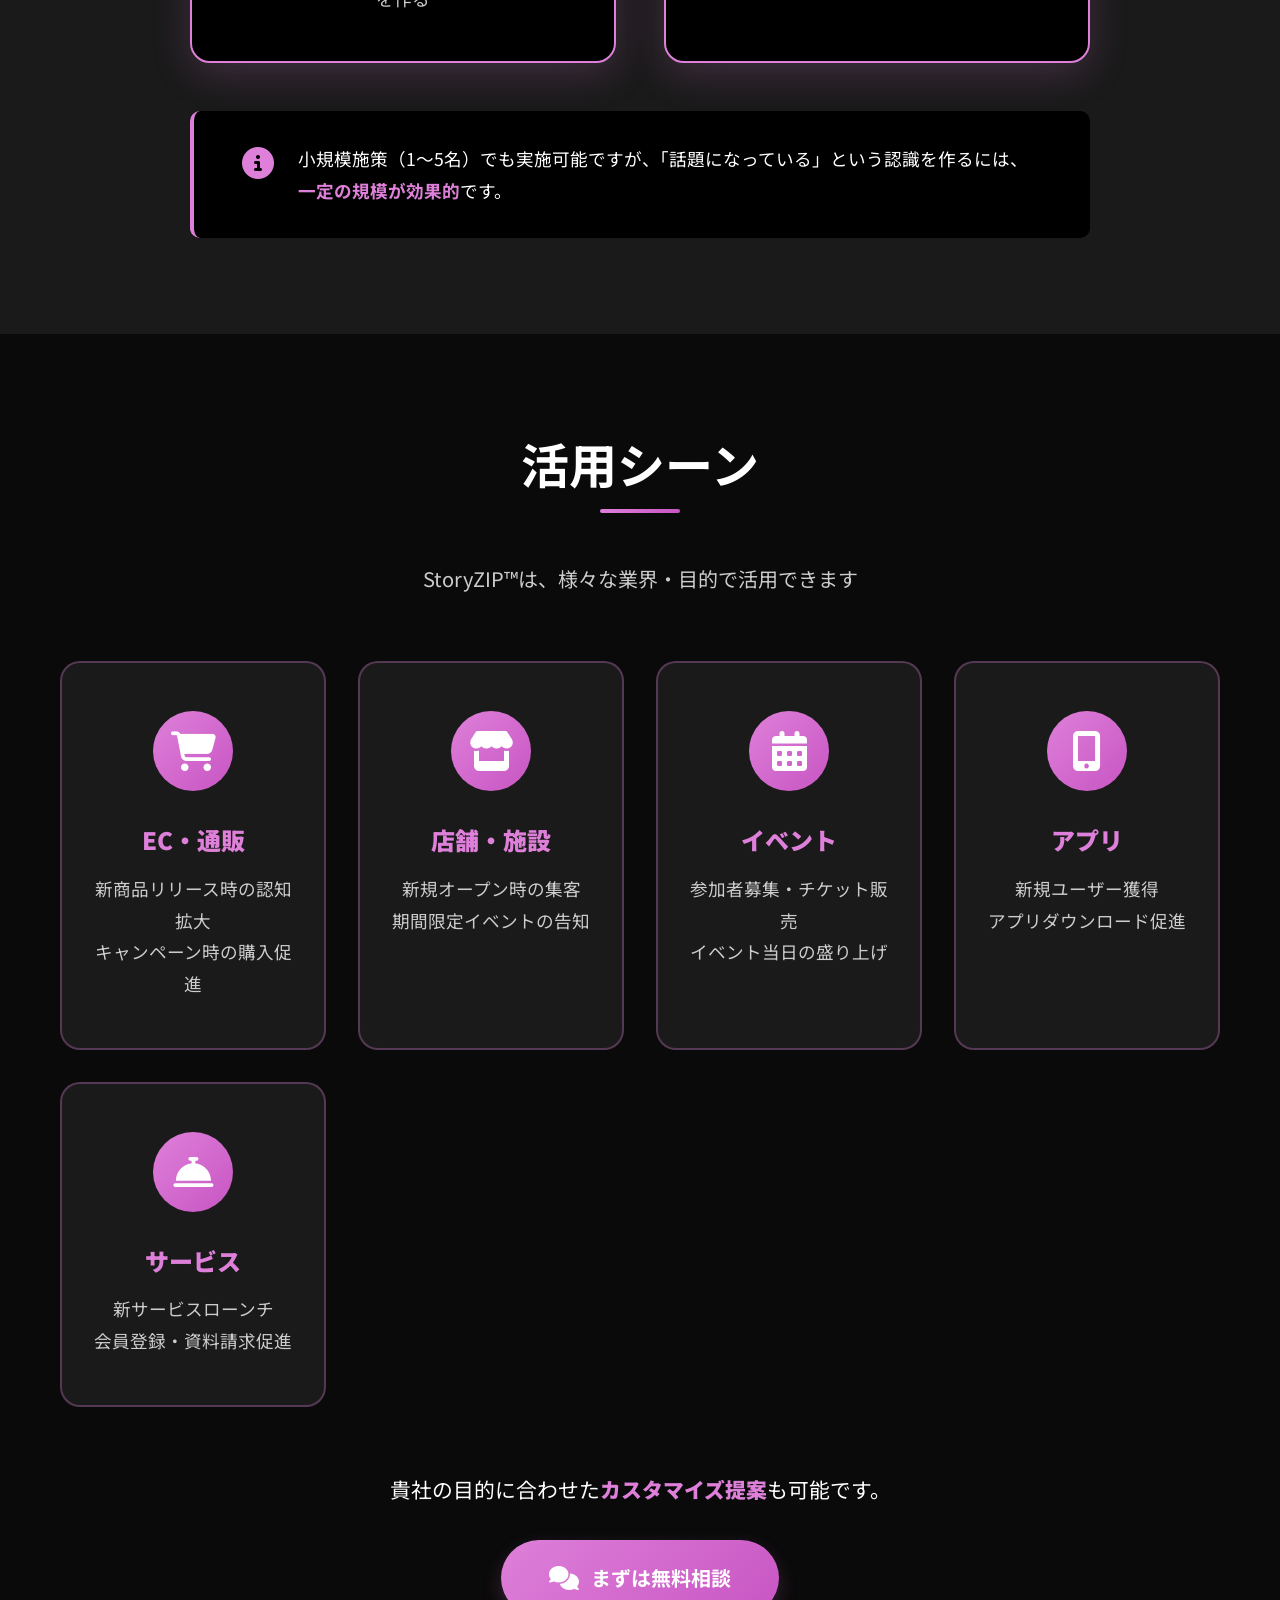
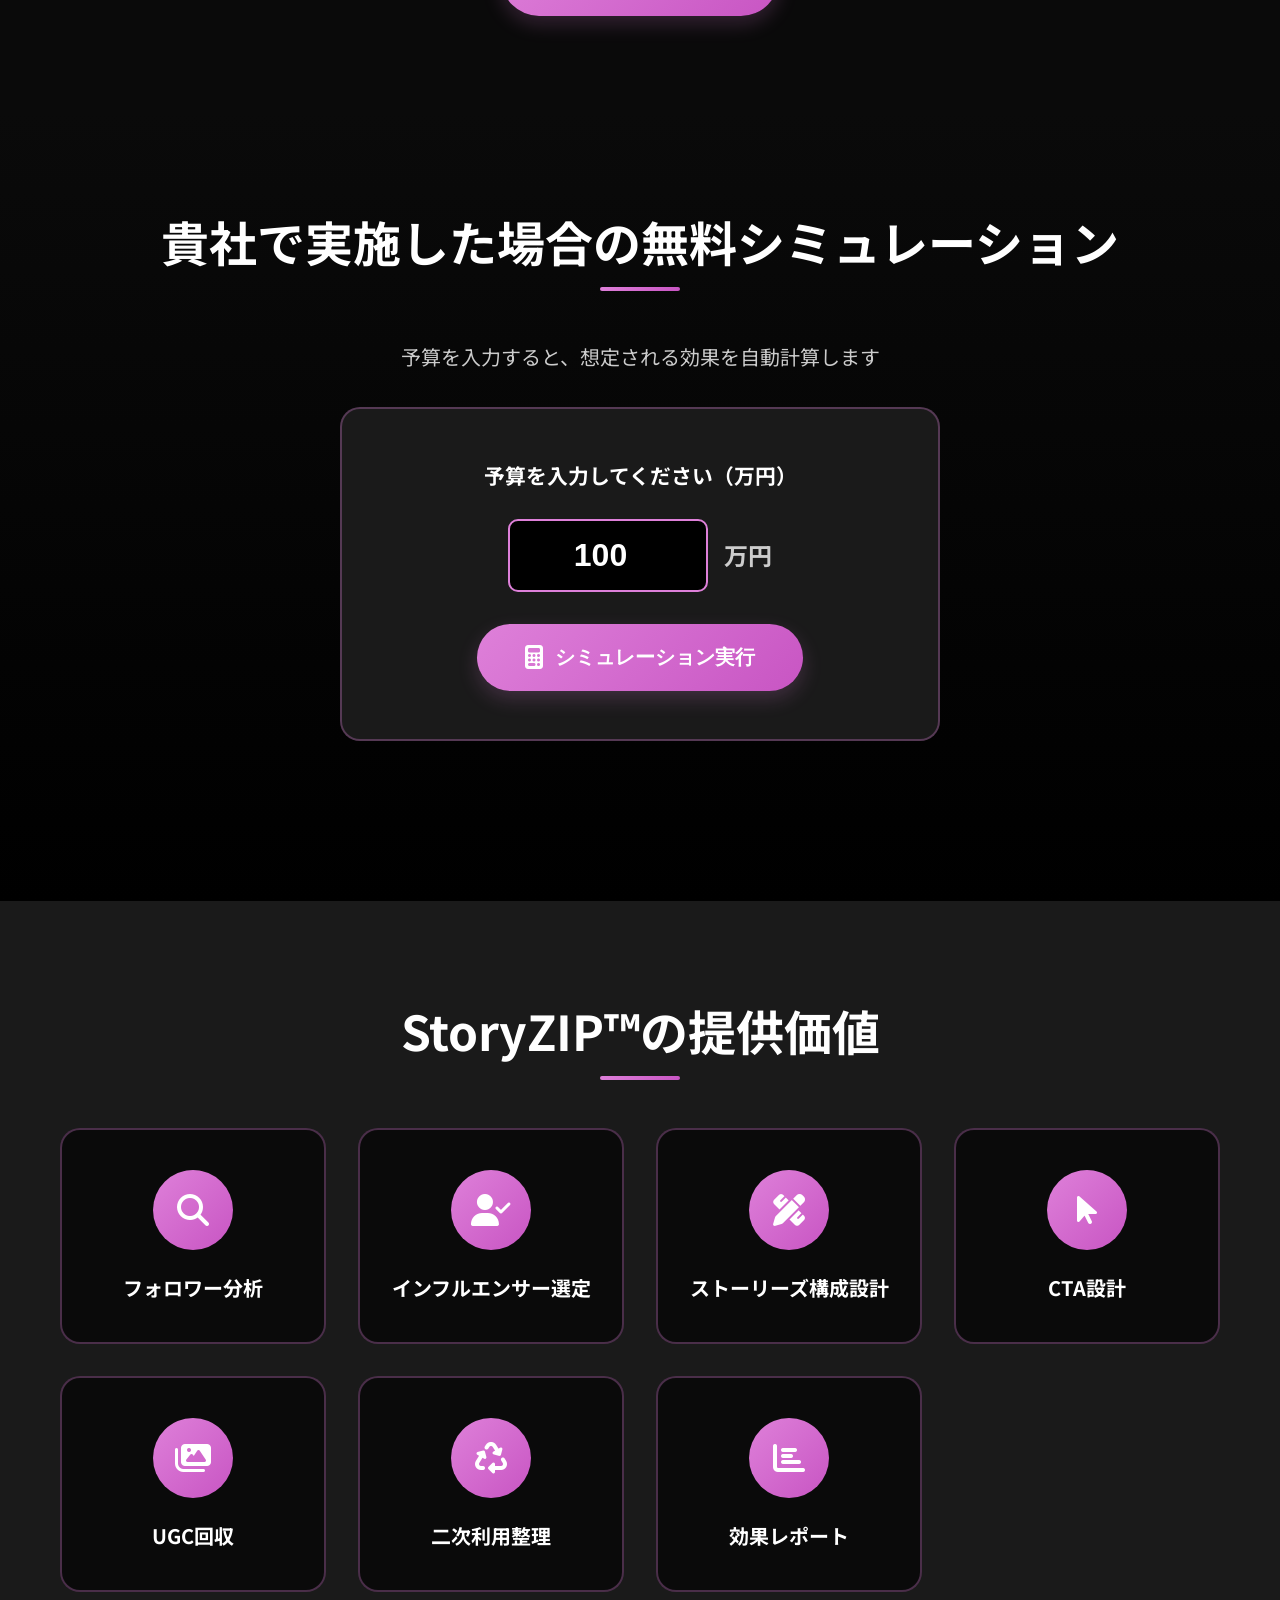
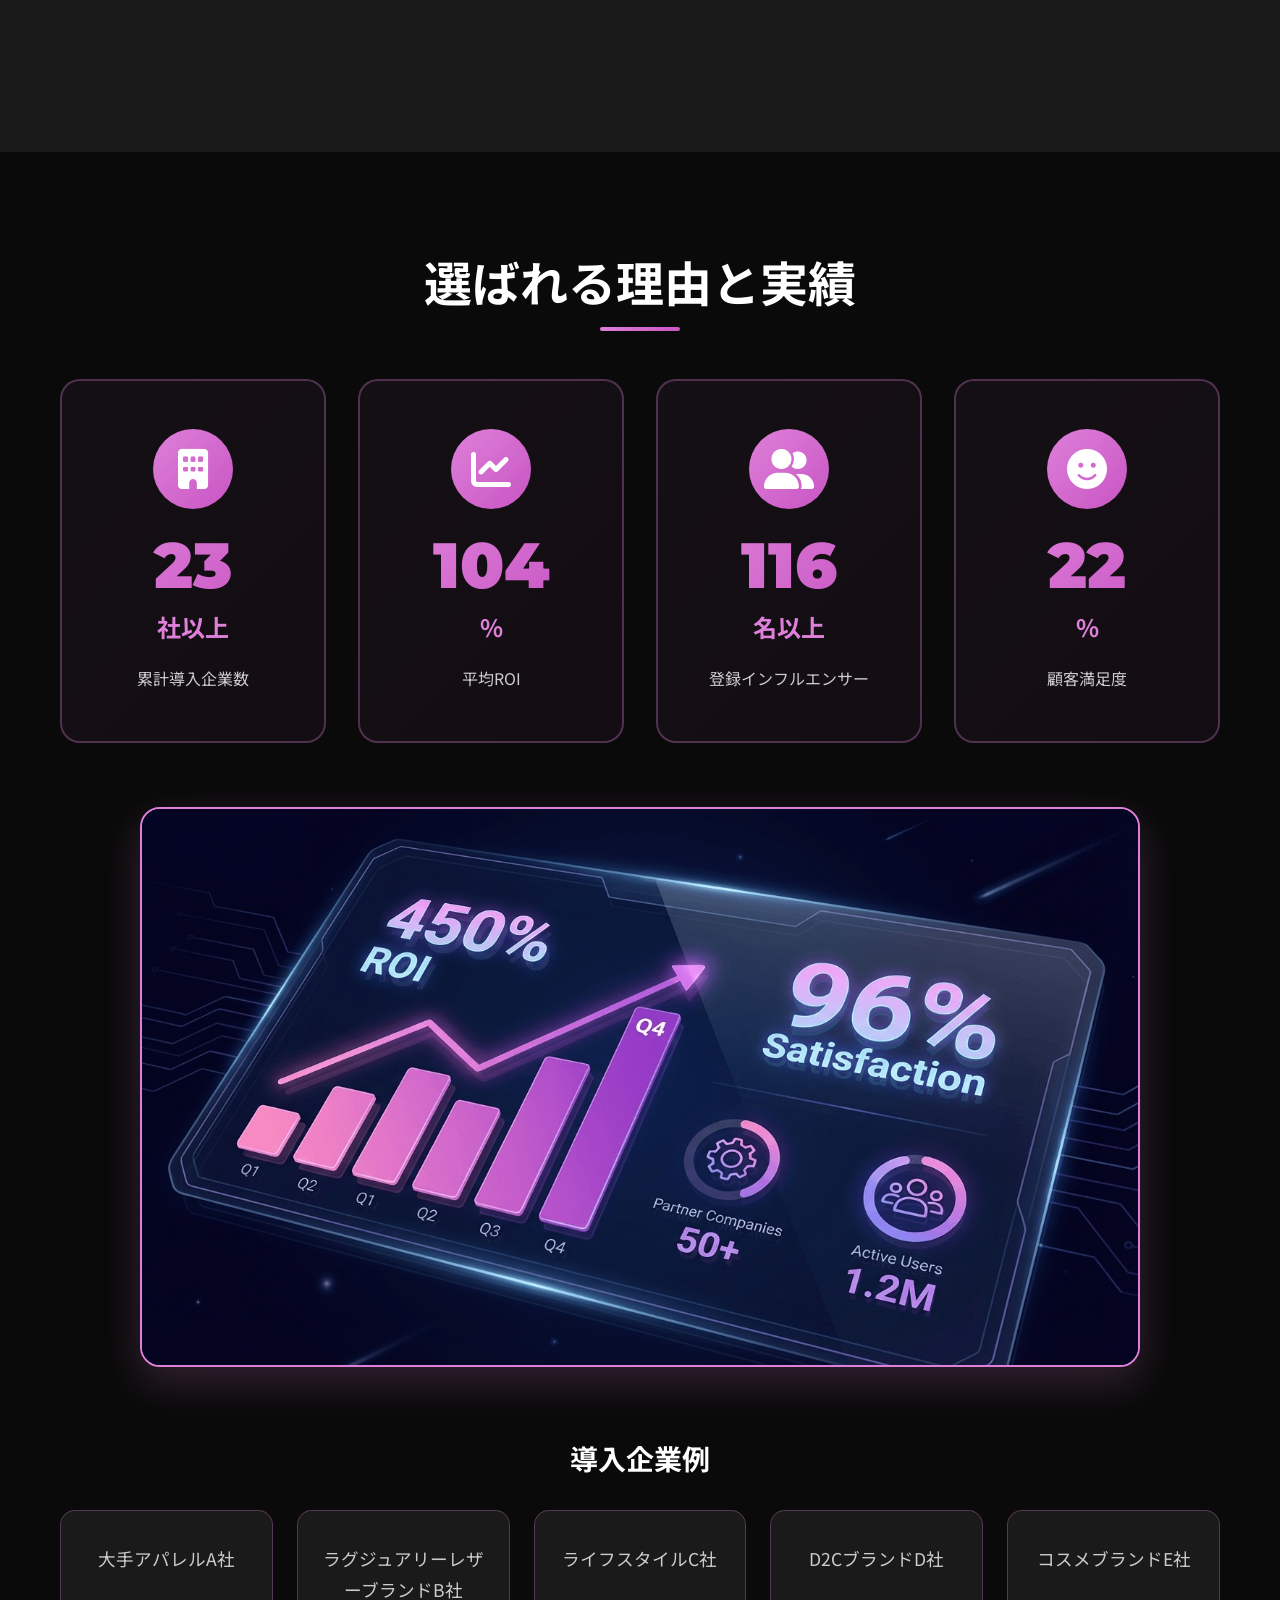
==== commit 6562c27c: "Add files via upload" ====
--- a/index.html
+++ b/index.html
@@ -30,29 +30,39 @@
     <meta name="twitter:description" content="そのPR、まだフィード投稿ですか？複数インフルエンサーのストーリーズで情報の波を創出。StoryZIP™は擬似バズを設計します。無料シミュレーション受付中。">
     <meta name="twitter:image" content="https://lp.joyzipper.jp/images/ogp-image-optimized.jpg">
     
-    <!-- Google Analytics -->
-    <script async src="https://www.googletagmanager.com/gtag/js?id=G-VJMSBRJYEW"></script>
+    <!-- Google Analytics - Deferred Loading -->
     <script>
-      window.dataLayer = window.dataLayer || [];
-      function gtag(){dataLayer.push(arguments);}
-      gtag('js', new Date());
-      gtag('config', 'G-VJMSBRJYEW', {
-        'debug_mode': true
+      window.addEventListener('load', function() {
+        var script = document.createElement('script');
+        script.src = 'https://www.googletagmanager.com/gtag/js?id=G-VJMSBRJYEW';
+        script.async = true;
+        document.head.appendChild(script);
+        
+        script.onload = function() {
+          window.dataLayer = window.dataLayer || [];
+          function gtag(){dataLayer.push(arguments);}
+          gtag('js', new Date());
+          gtag('config', 'G-VJMSBRJYEW', {
+            'debug_mode': true
+          });
+        };
       });
     </script>
     
-    <!-- Meta Pixel Code -->
+    <!-- Meta Pixel Code - Deferred Loading -->
     <script>
-    !function(f,b,e,v,n,t,s)
-    {if(f.fbq)return;n=f.fbq=function(){n.callMethod?
-    n.callMethod.apply(n,arguments):n.queue.push(arguments)};
-    if(!f._fbq)f._fbq=n;n.push=n;n.loaded=!0;n.version='2.0';
-    n.queue=[];t=b.createElement(e);t.async=!0;
-    t.src=v;s=b.getElementsByTagName(e)[0];
-    s.parentNode.insertBefore(t,s)}(window, document,'script',
-    'https://connect.facebook.net/en_US/fbevents.js');
-    fbq('init', '1067655327831894');
-    fbq('track', 'PageView');
+      window.addEventListener('load', function() {
+        !function(f,b,e,v,n,t,s)
+        {if(f.fbq)return;n=f.fbq=function(){n.callMethod?
+        n.callMethod.apply(n,arguments):n.queue.push(arguments)};
+        if(!f._fbq)f._fbq=n;n.push=n;n.loaded=!0;n.version='2.0';
+        n.queue=[];t=b.createElement(e);t.async=!0;
+        t.src=v;s=b.getElementsByTagName(e)[0];
+        s.parentNode.insertBefore(t,s)}(window, document,'script',
+        'https://connect.facebook.net/en_US/fbevents.js');
+        fbq('init', '1067655327831894');
+        fbq('track', 'PageView');
+      });
     </script>
     <noscript><img height="1" width="1" style="display:none"
     src="https://www.facebook.com/tr?id=1067655327831894&ev=PageView&noscript=1"
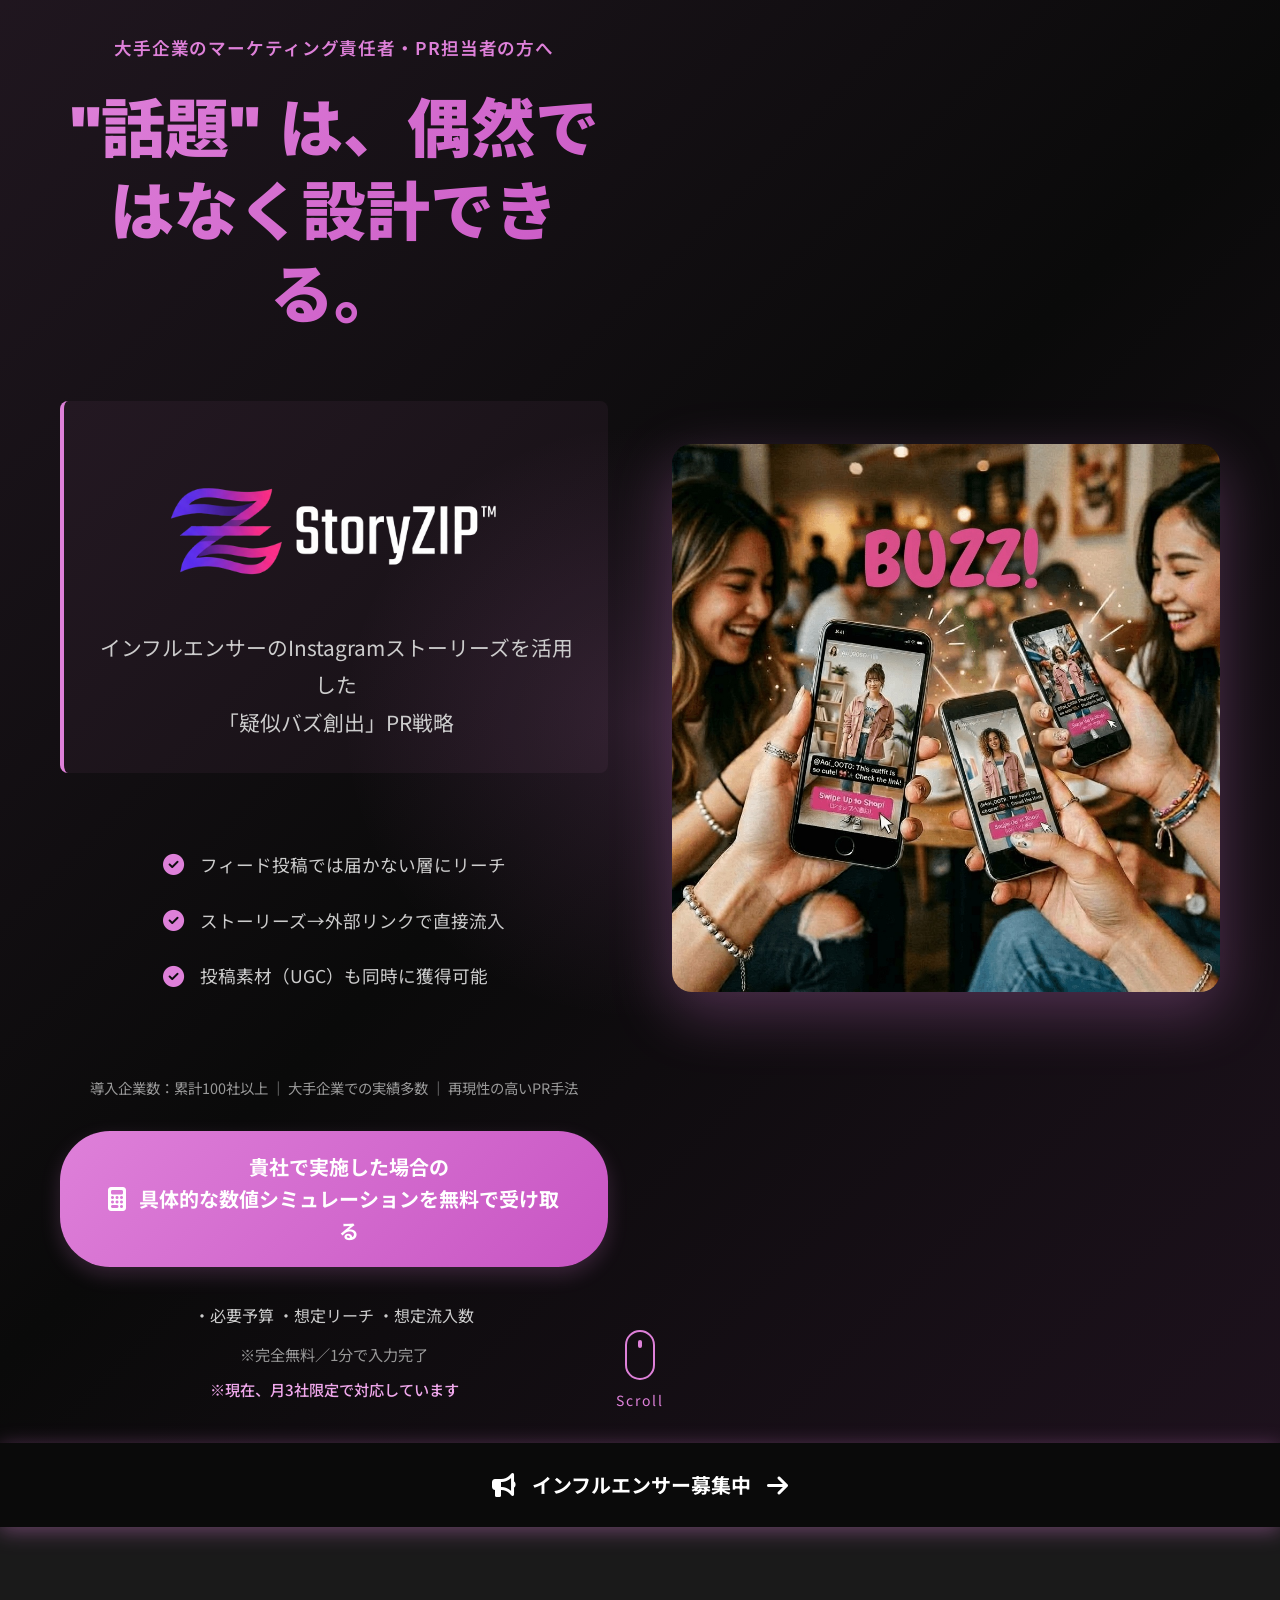
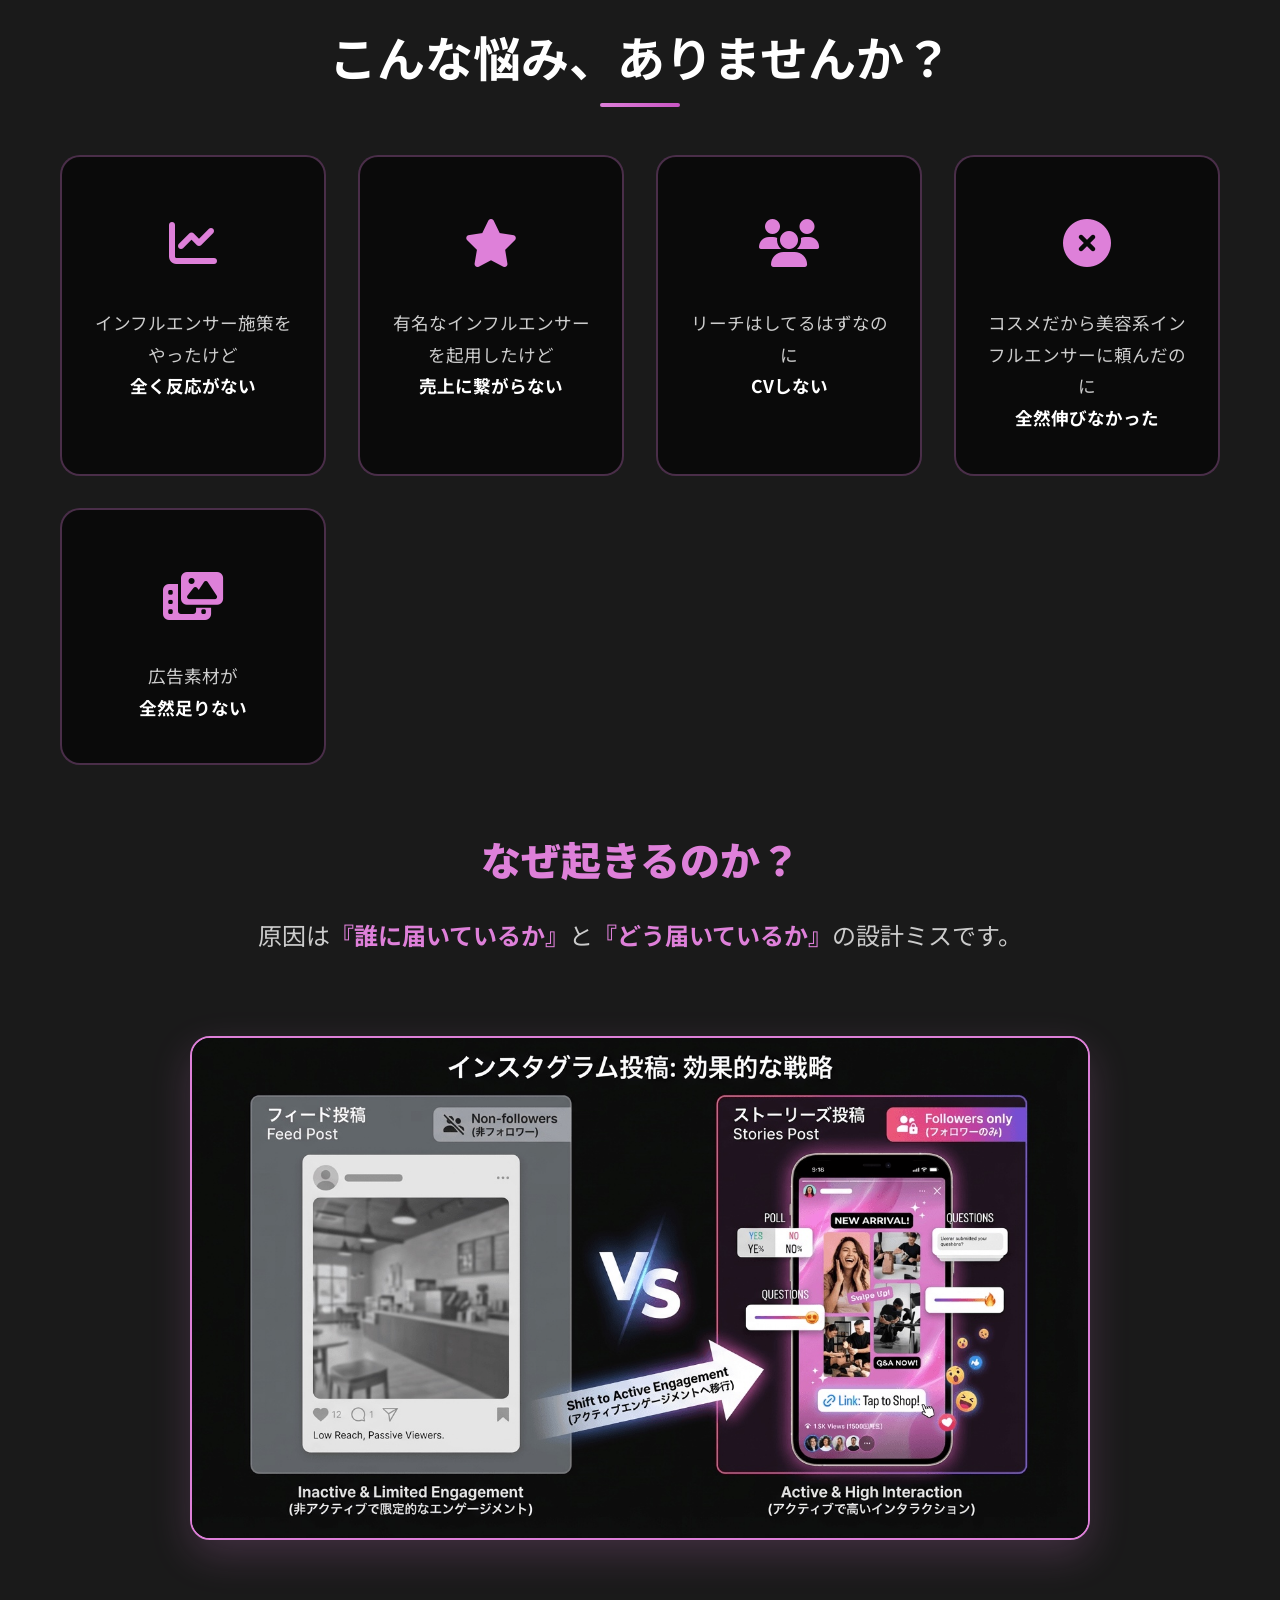
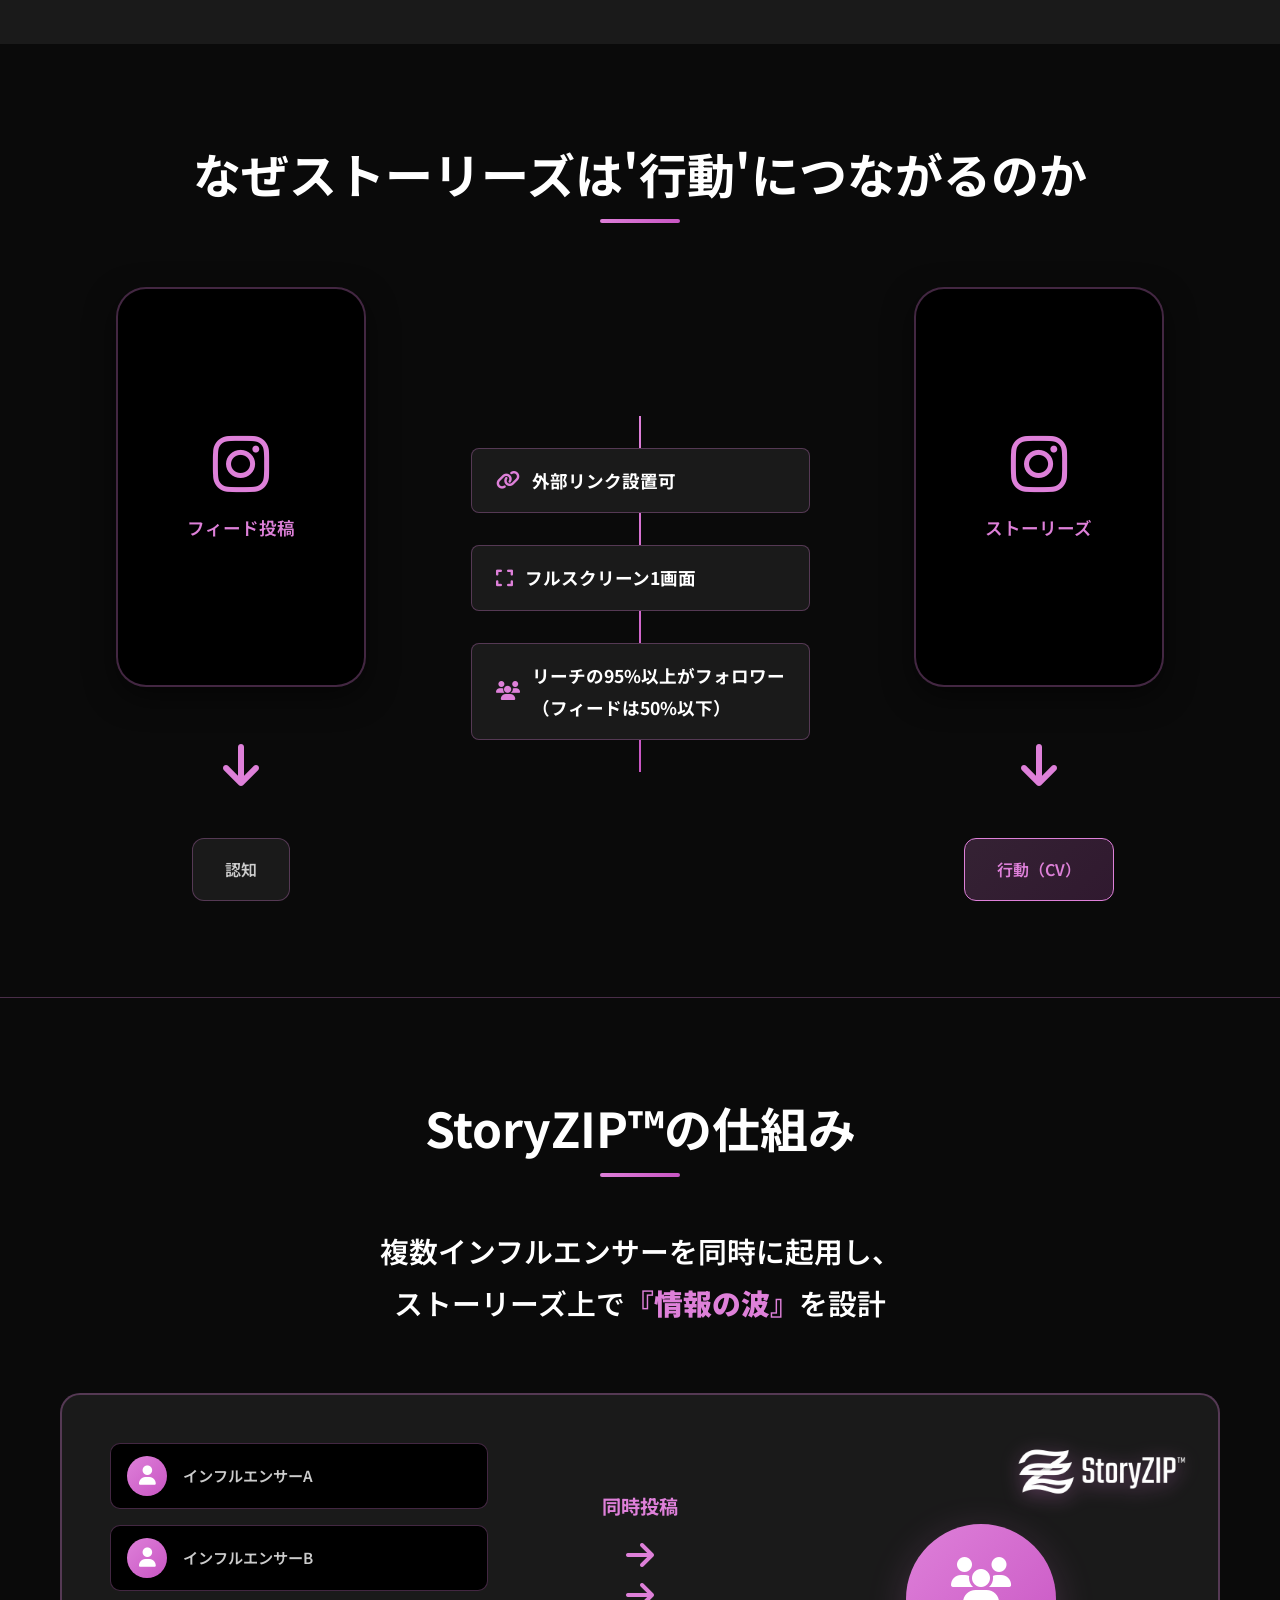
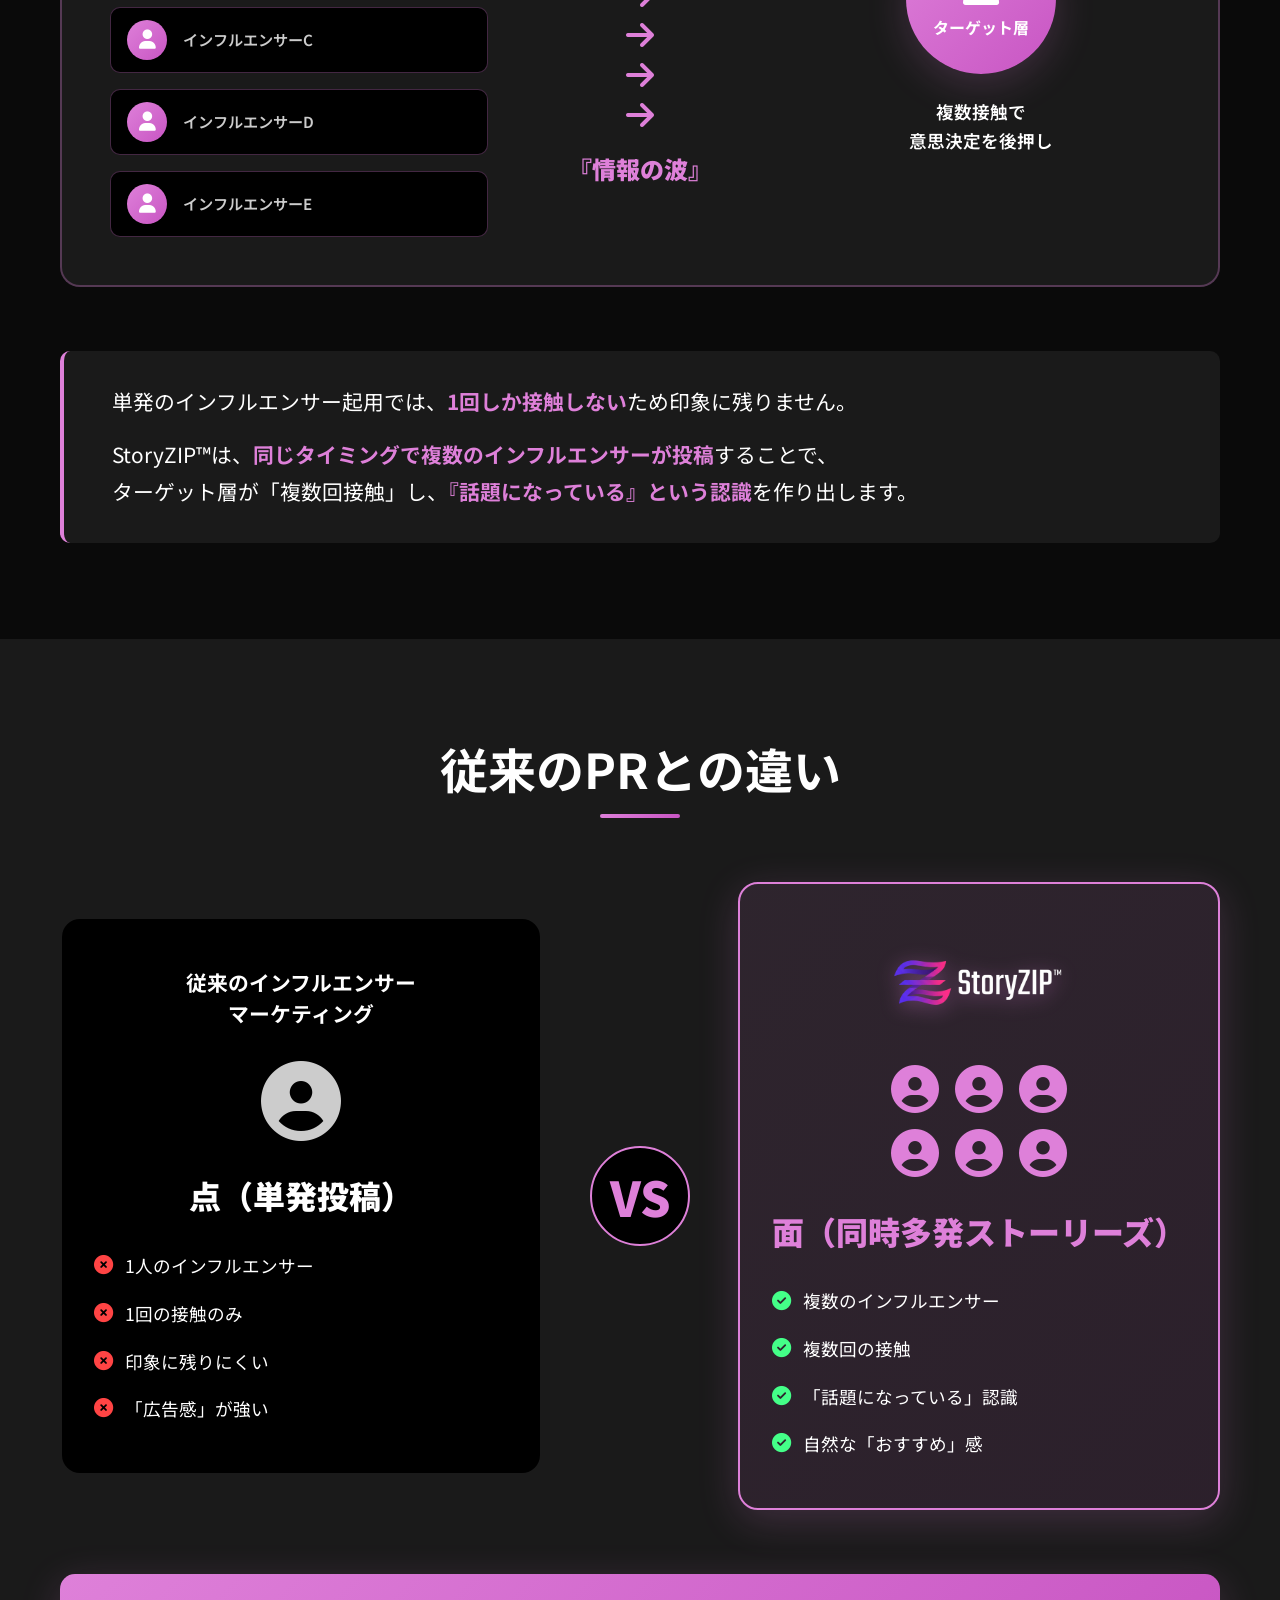
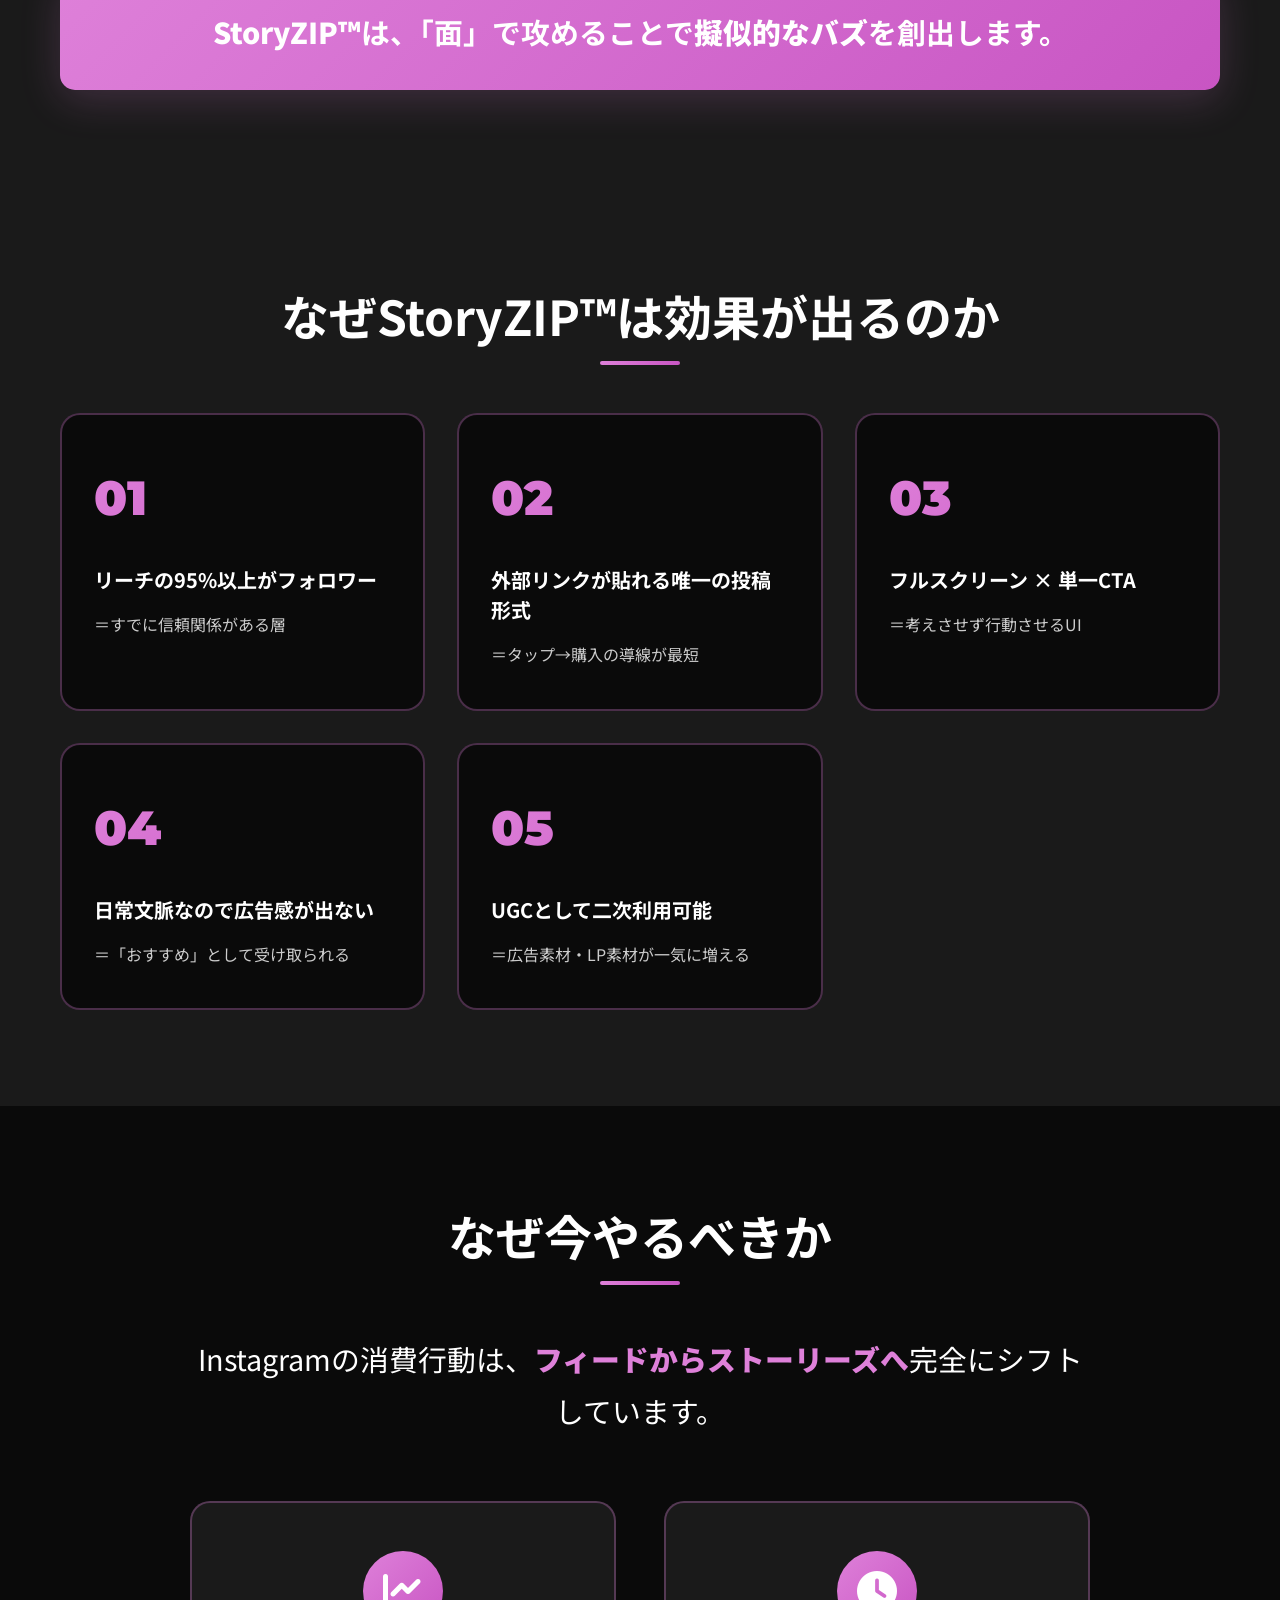
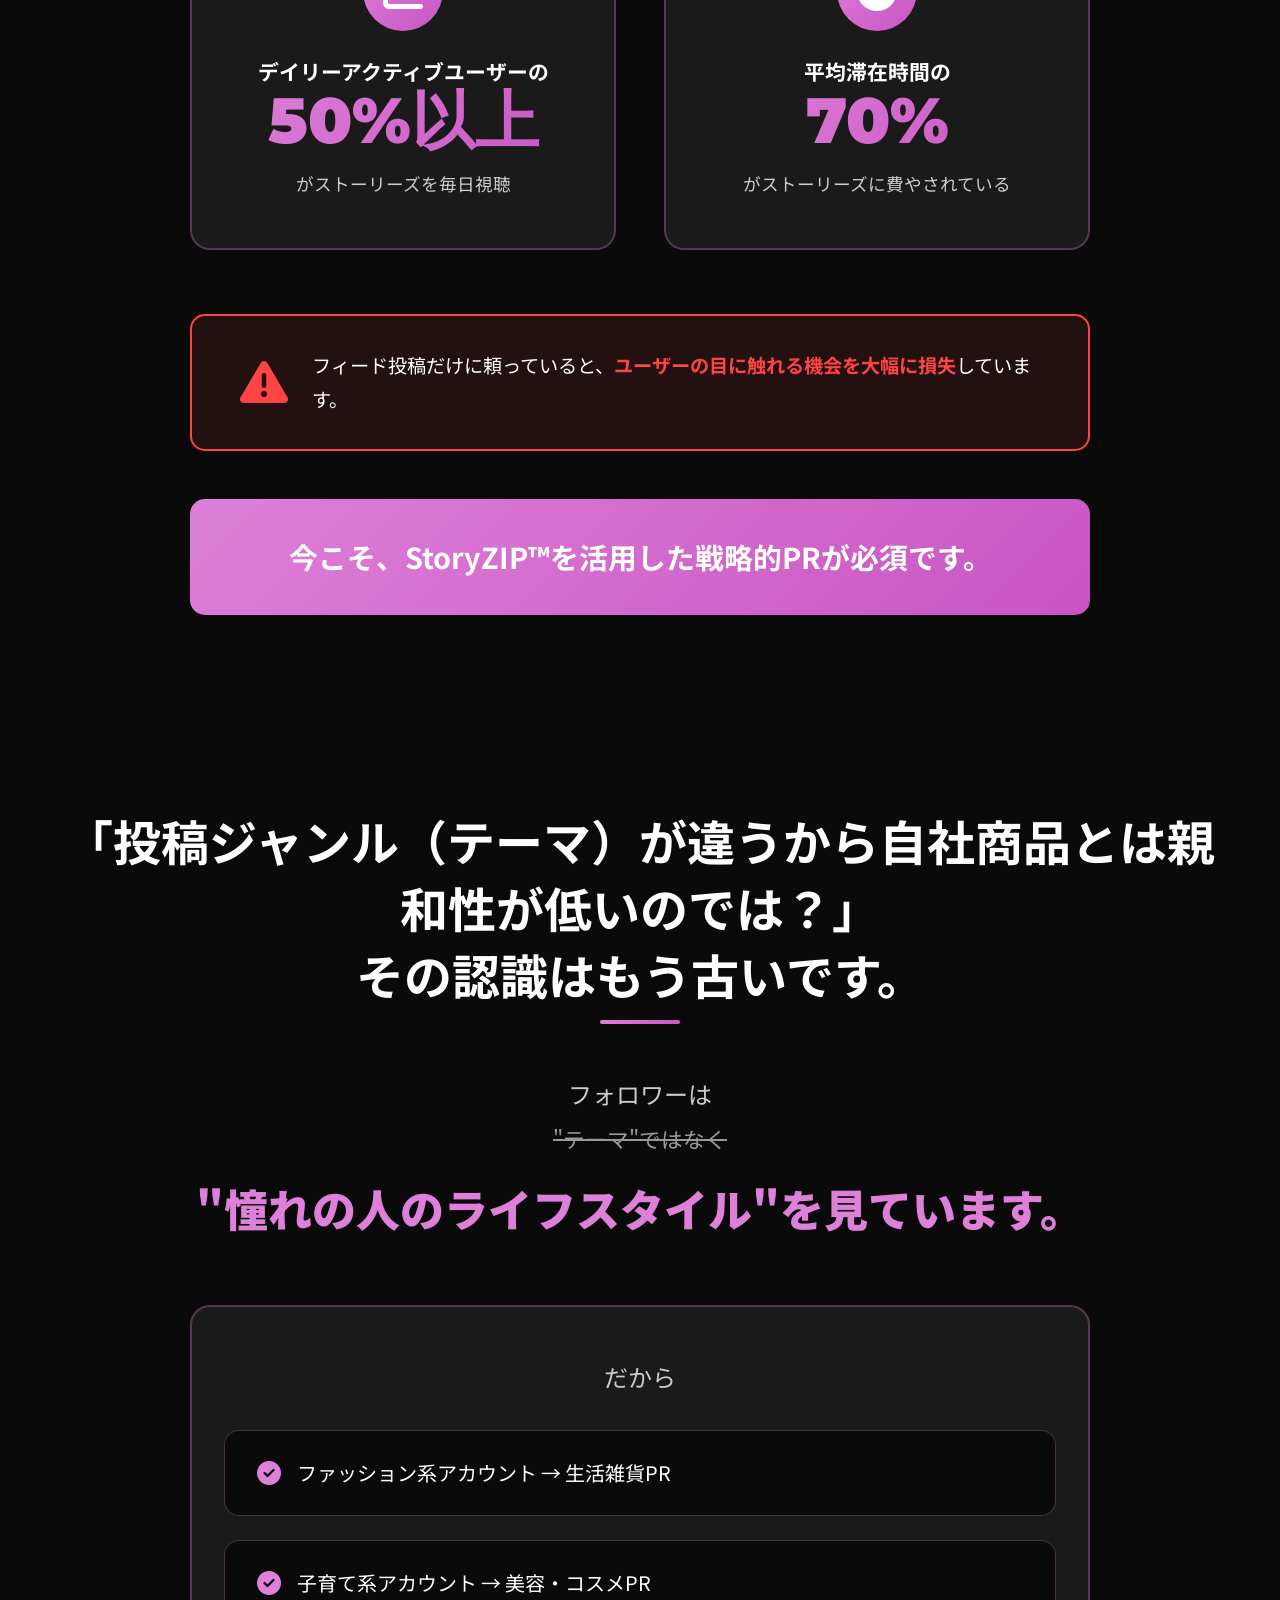
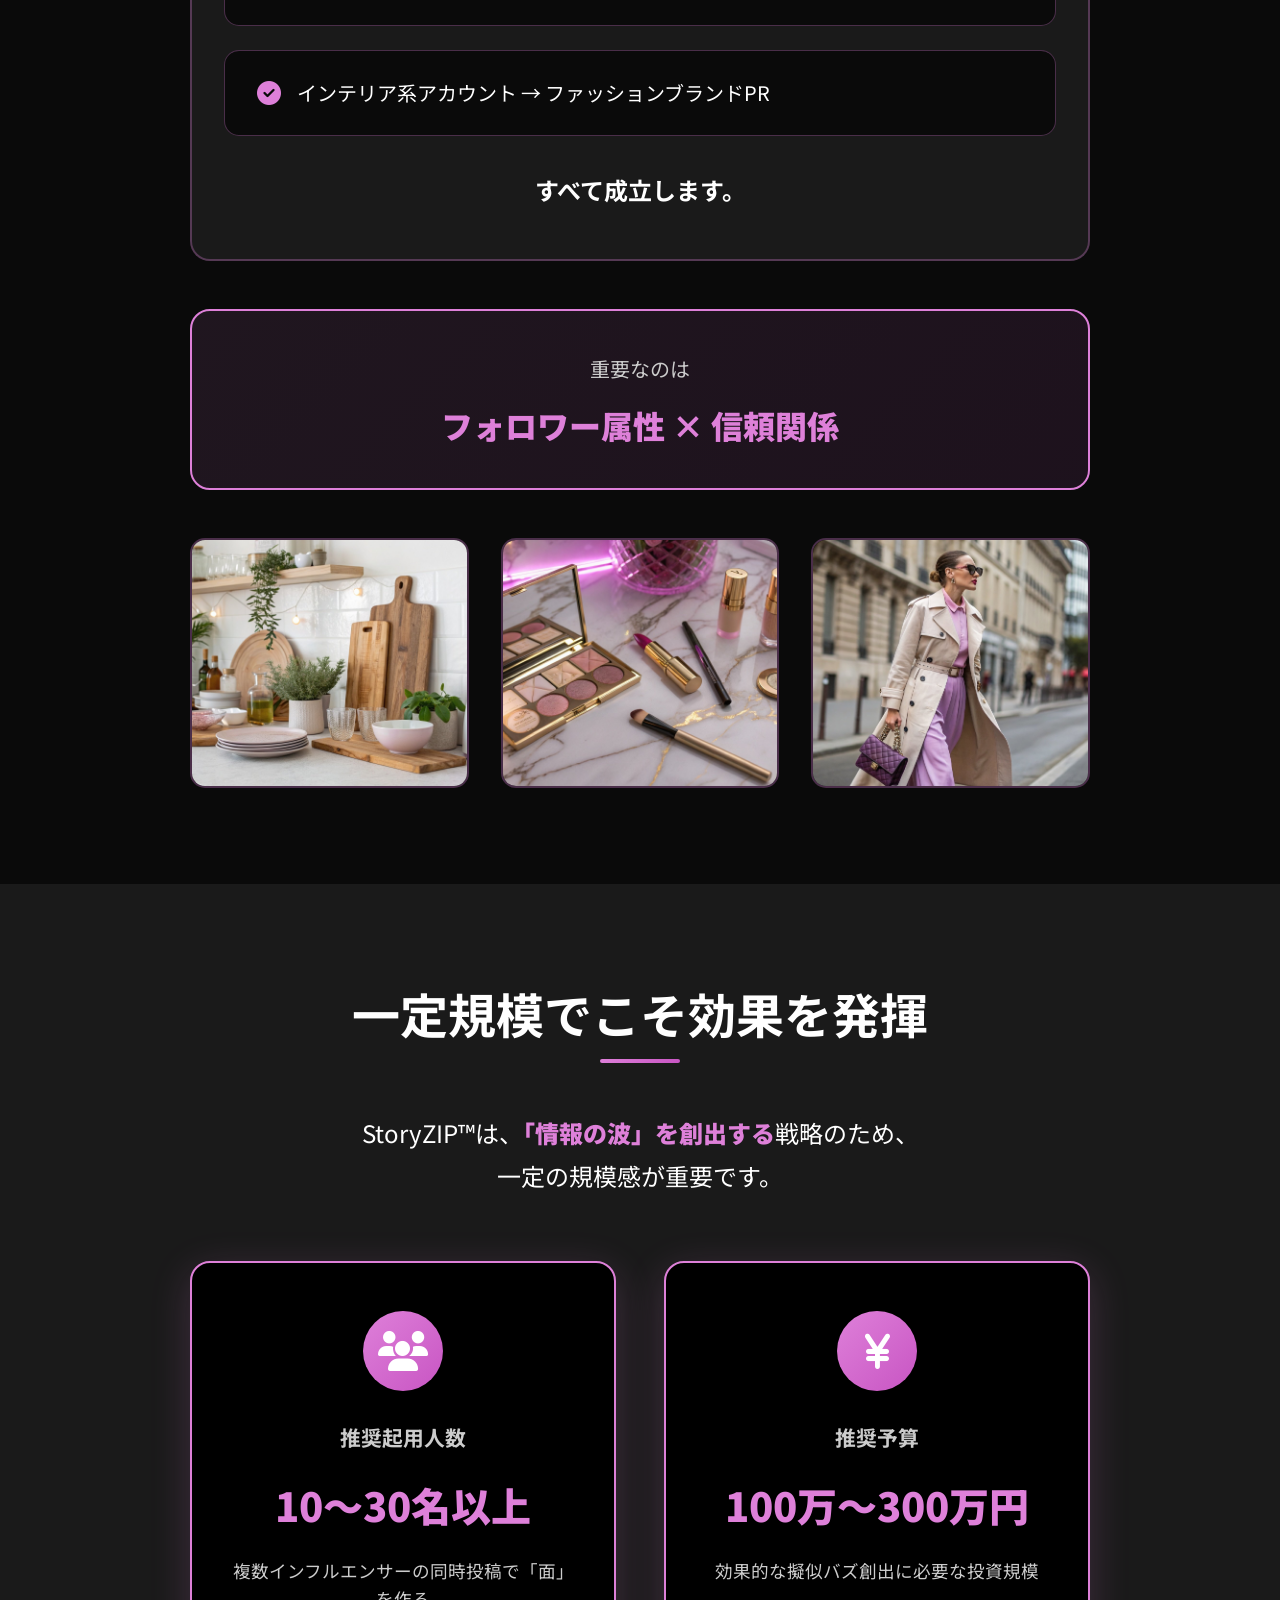
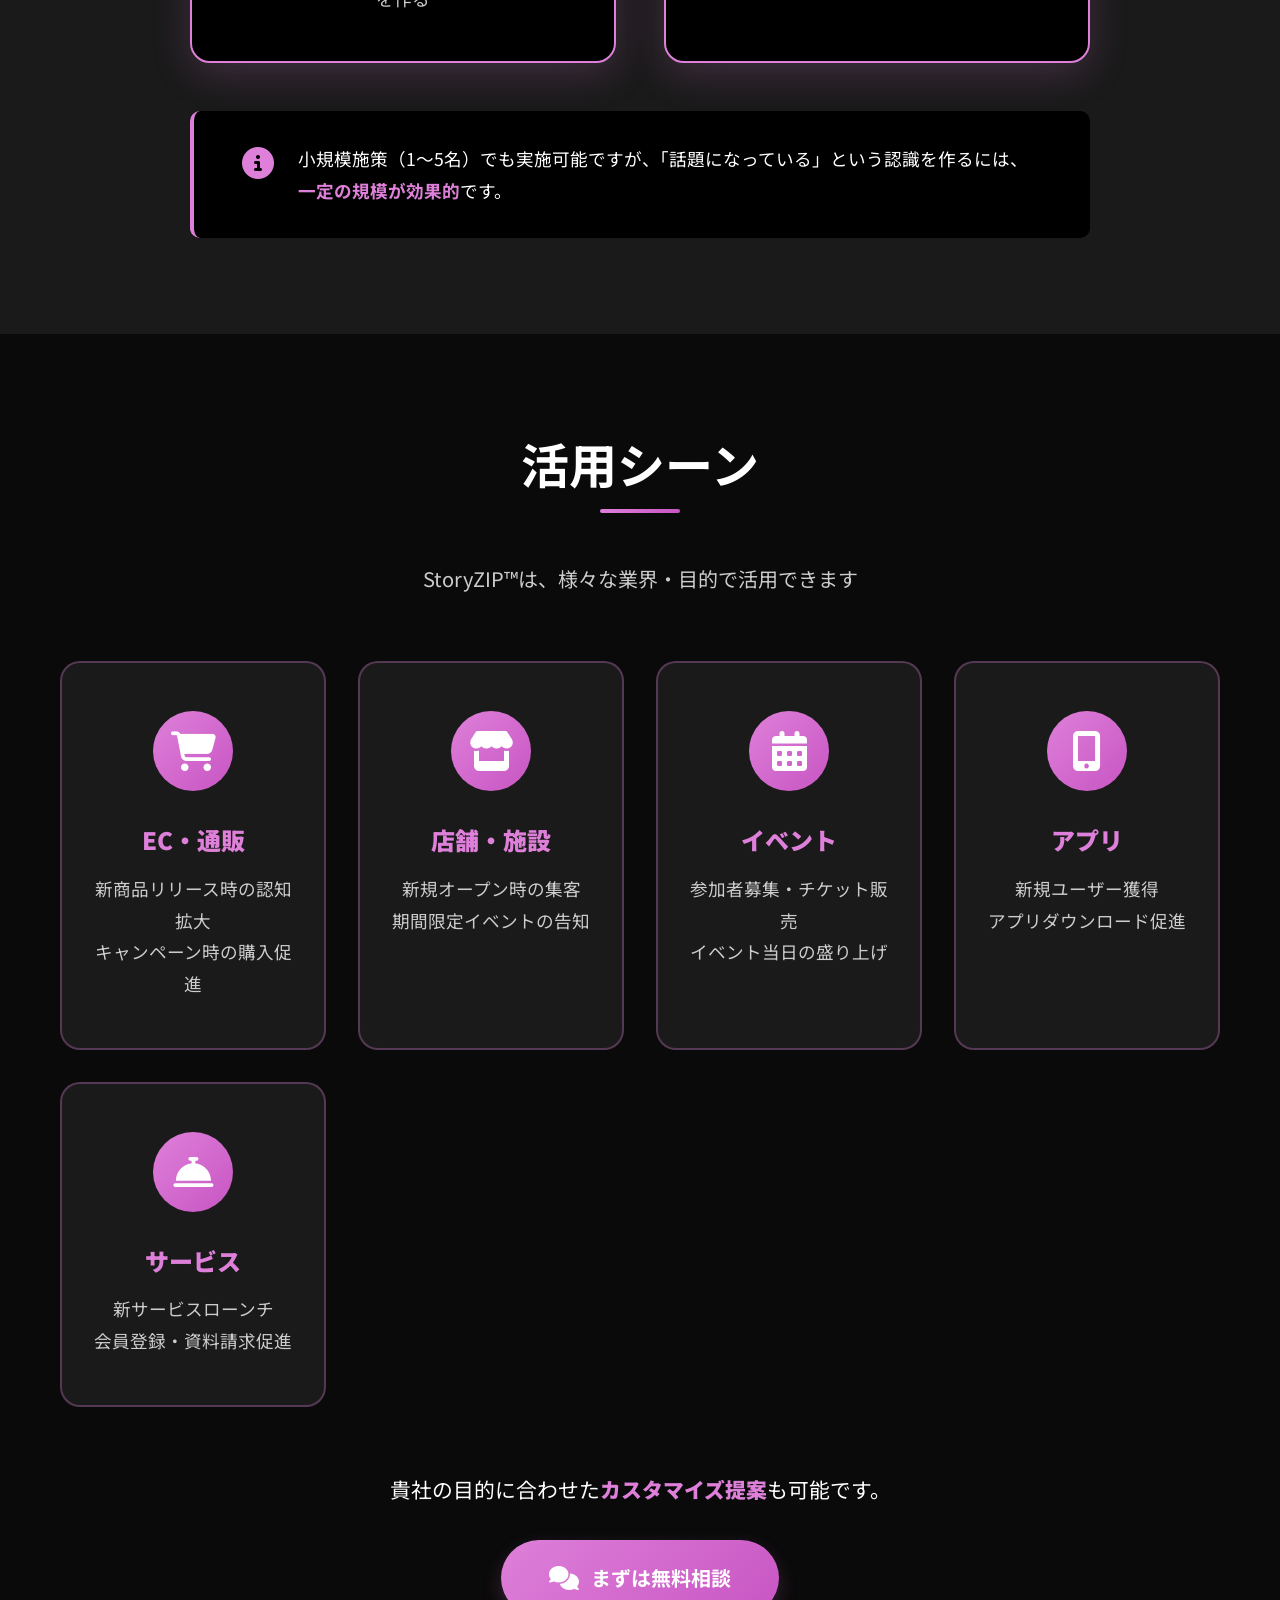
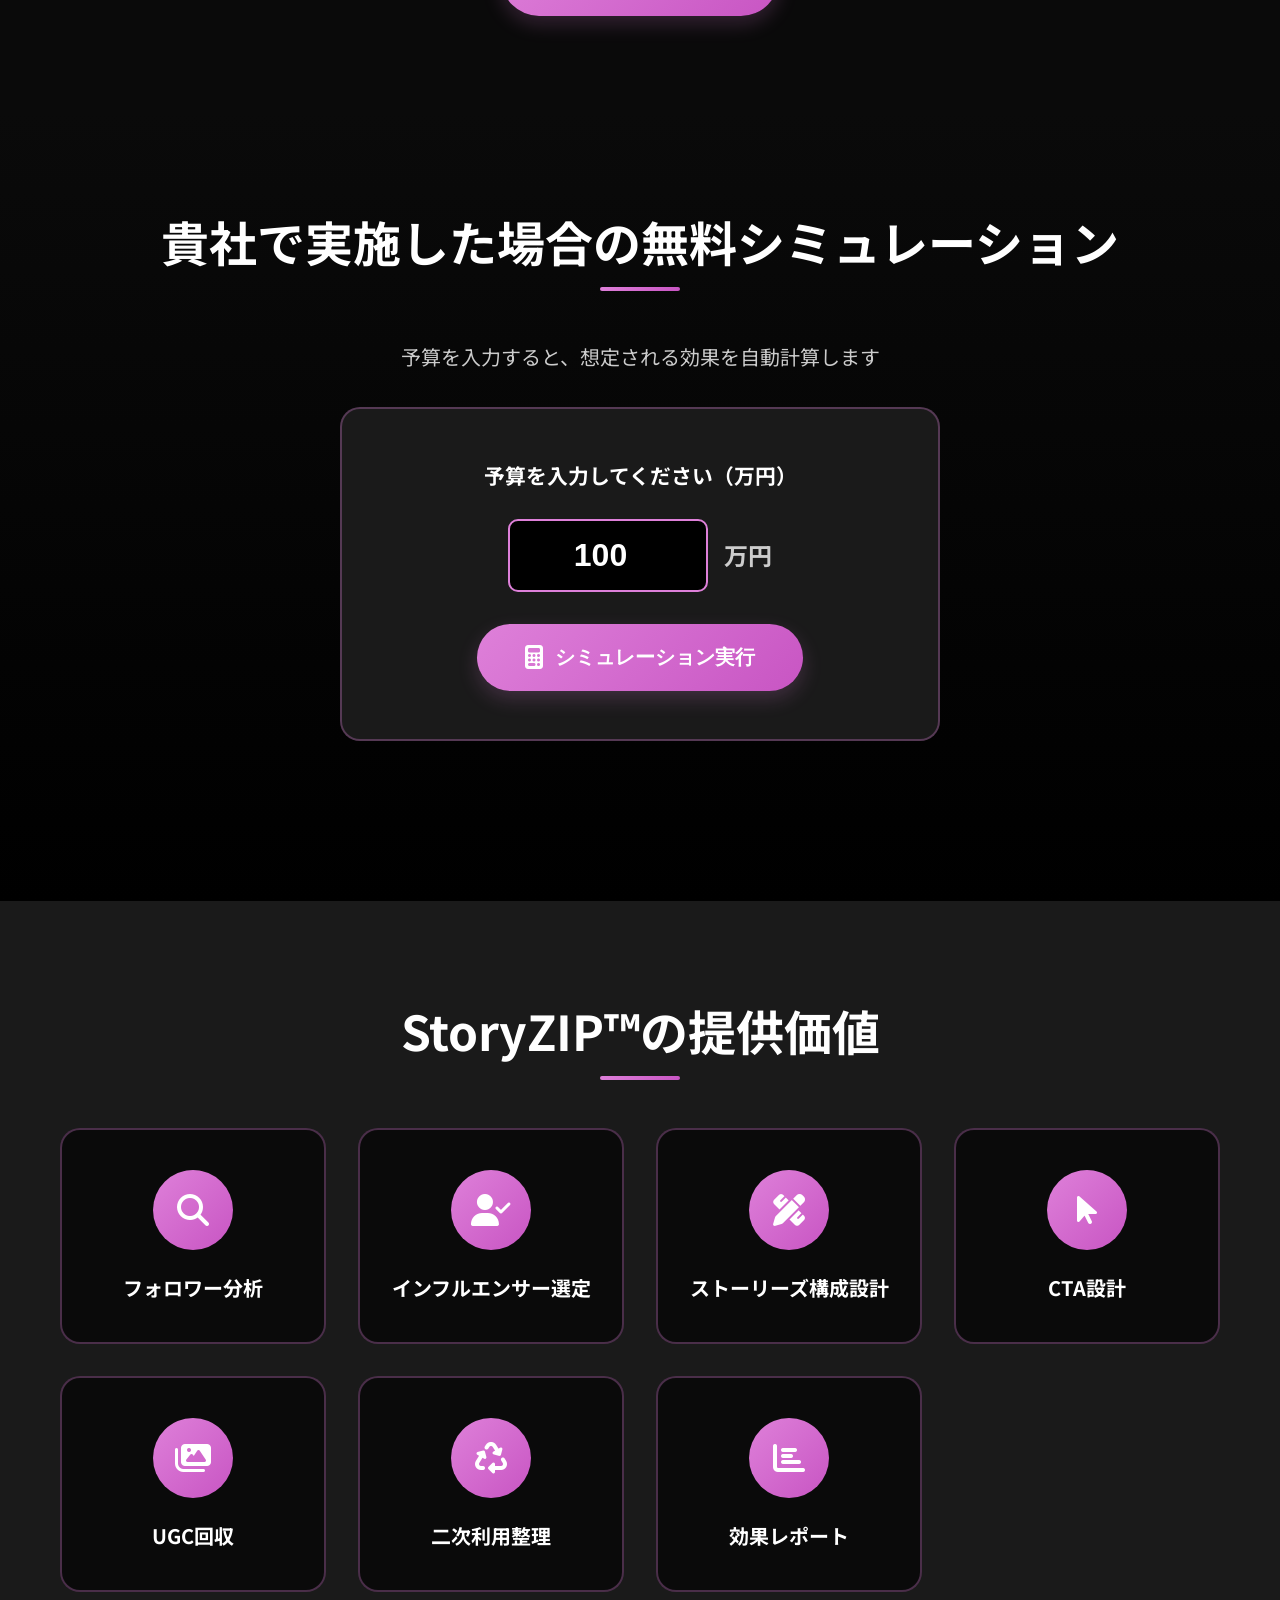
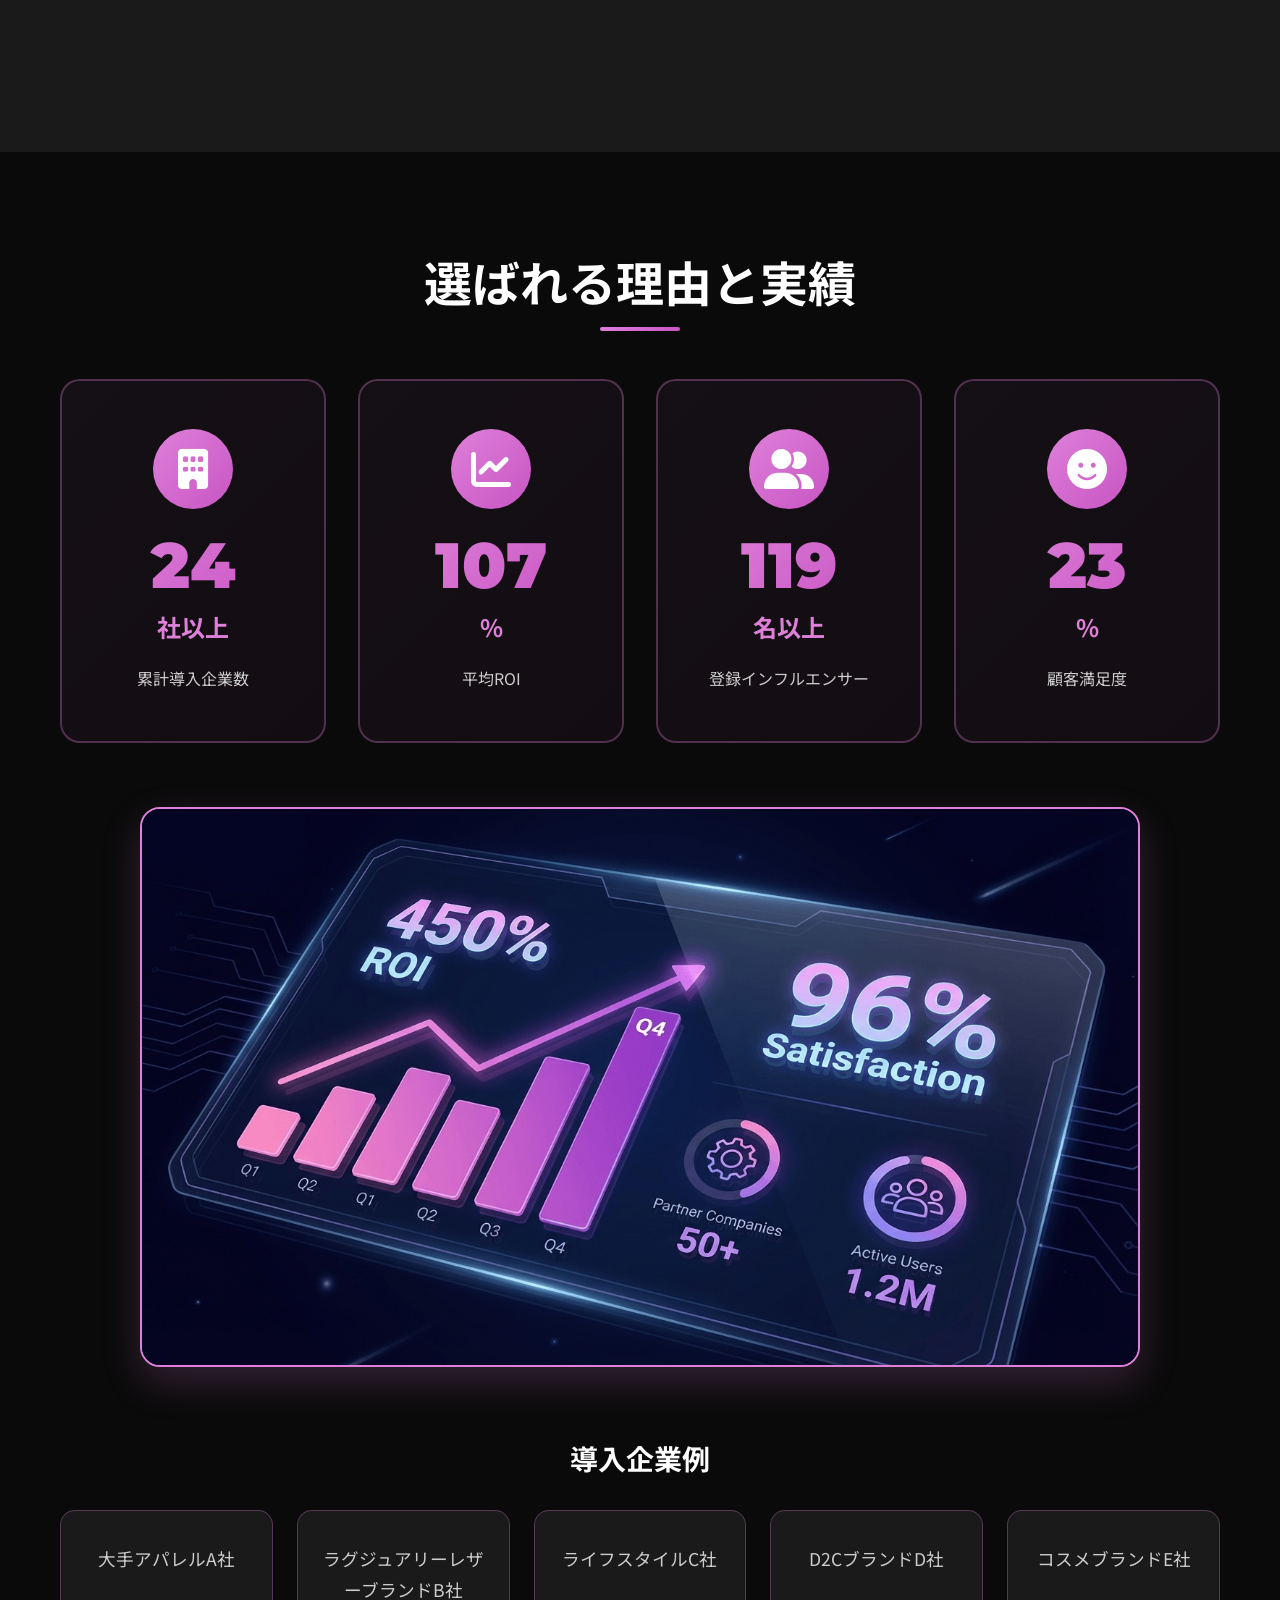
==== commit 870815c0: "Critical fix: async Font Awesome loading + cache v=20240425e" ====
--- a/index.html
+++ b/index.html
@@ -125,16 +125,19 @@
     <!-- Google Fonts - Async Loading -->
     <link rel="preconnect" href="https://fonts.googleapis.com">
     <link rel="preconnect" href="https://fonts.gstatic.com" crossorigin>
-    <link rel="preload" href="https://fonts.googleapis.com/css2?family=Noto+Sans+JP:wght@300;400;500;600;700;900&family=Montserrat:wght@600;700;800&display=swap&v=20240425" as="style" onload="this.onload=null;this.rel='stylesheet'">
+    <link rel="preload" href="https://fonts.googleapis.com/css2?family=Noto+Sans+JP:wght@300;400;500;600;700;900&family=Montserrat:wght@600;700;800&display=swap&v=20240425e" as="style" onload="this.onload=null;this.rel='stylesheet'">
     <noscript>
-      <link href="https://fonts.googleapis.com/css2?family=Noto+Sans+JP:wght@300;400;500;600;700;900&family=Montserrat:wght@600;700;800&display=swap&v=20240425" rel="stylesheet">
+      <link href="https://fonts.googleapis.com/css2?family=Noto+Sans+JP:wght@300;400;500;600;700;900&family=Montserrat:wght@600;700;800&display=swap&v=20240425e" rel="stylesheet">
     </noscript>
     
-    <!-- Font Awesome -->
-    <link rel="stylesheet" href="https://cdn.jsdelivr.net/npm/@fortawesome/fontawesome-free@6.4.0/css/all.min.css">
+    <!-- Font Awesome - Async Loading -->
+    <link rel="preload" href="https://cdn.jsdelivr.net/npm/@fortawesome/fontawesome-free@6.4.0/css/all.min.css" as="style" onload="this.onload=null;this.rel='stylesheet'">
+    <noscript>
+      <link rel="stylesheet" href="https://cdn.jsdelivr.net/npm/@fortawesome/fontawesome-free@6.4.0/css/all.min.css">
+    </noscript>
     
     <!-- Custom CSS -->
-    <link rel="stylesheet" href="css/style.css?v=20240425">
+    <link rel="stylesheet" href="css/style.css?v=20240425e">
 </head>
 <body>
     <!-- First View -->
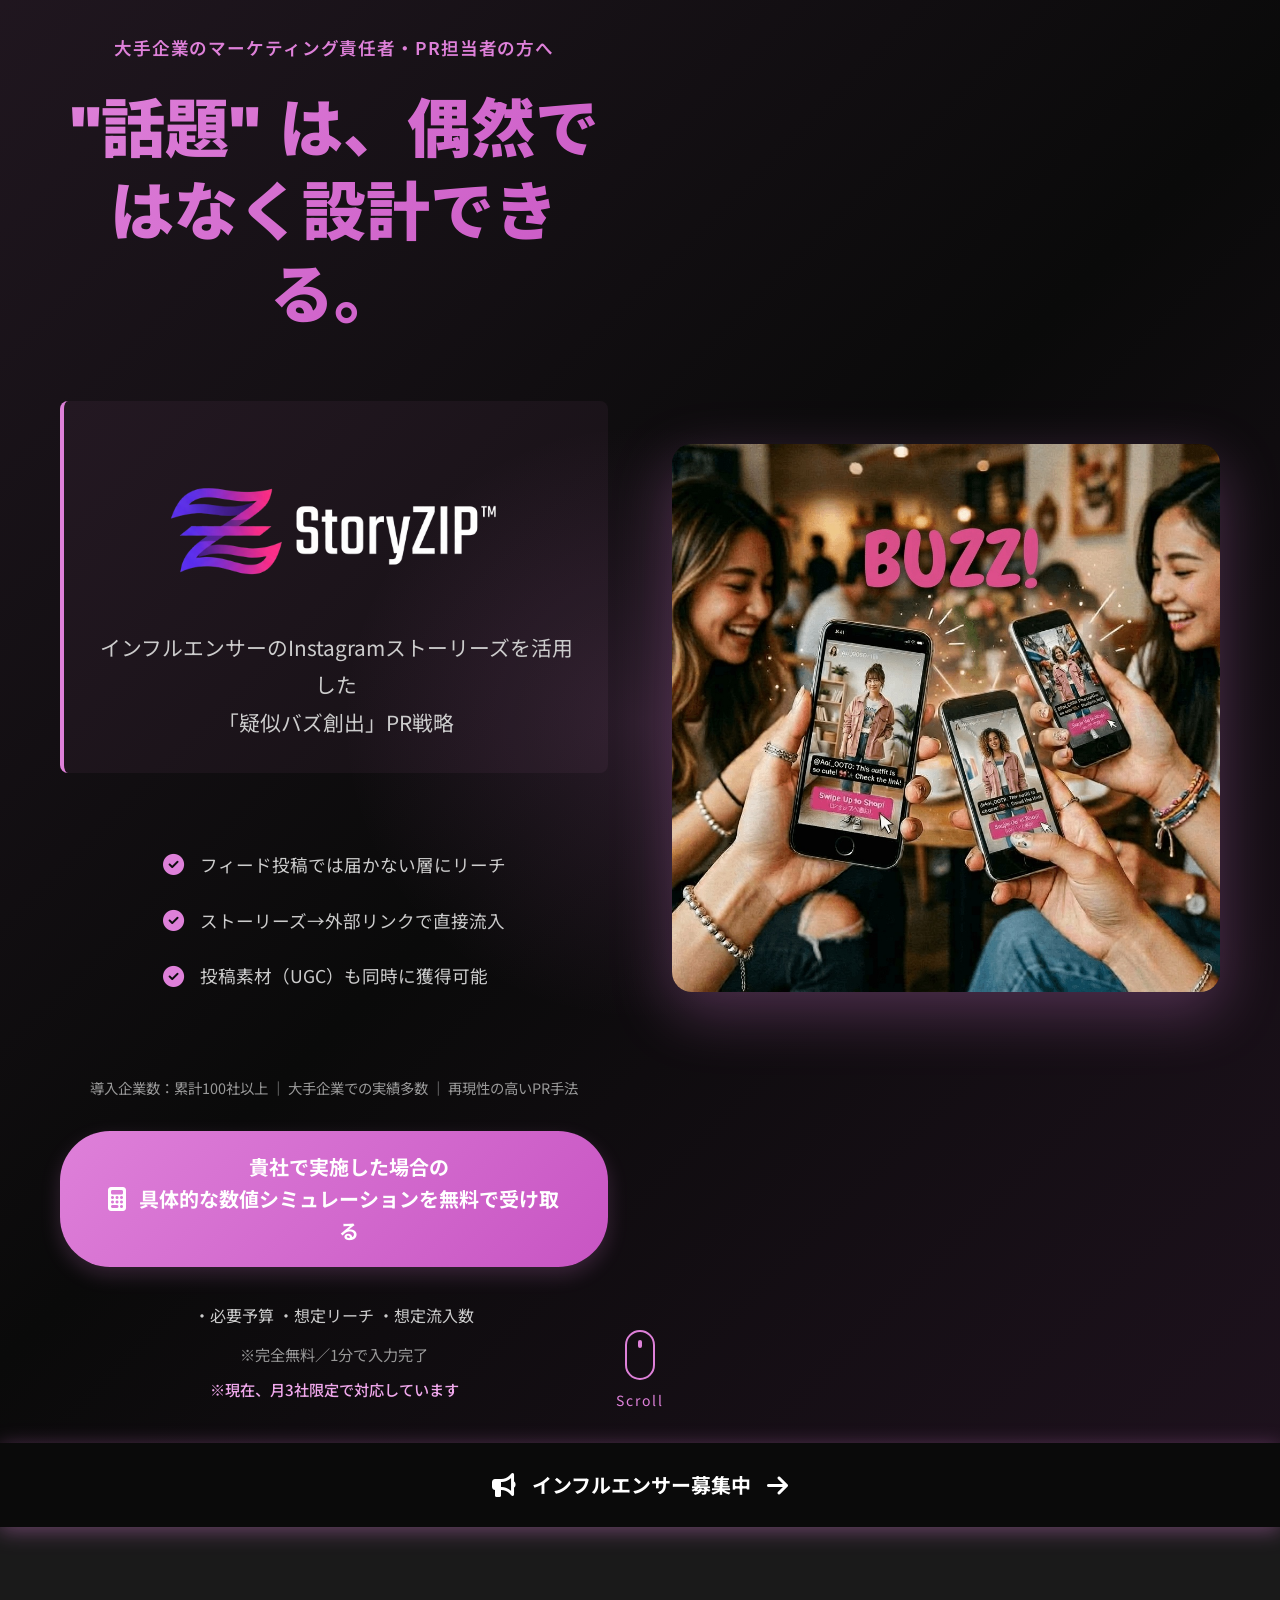
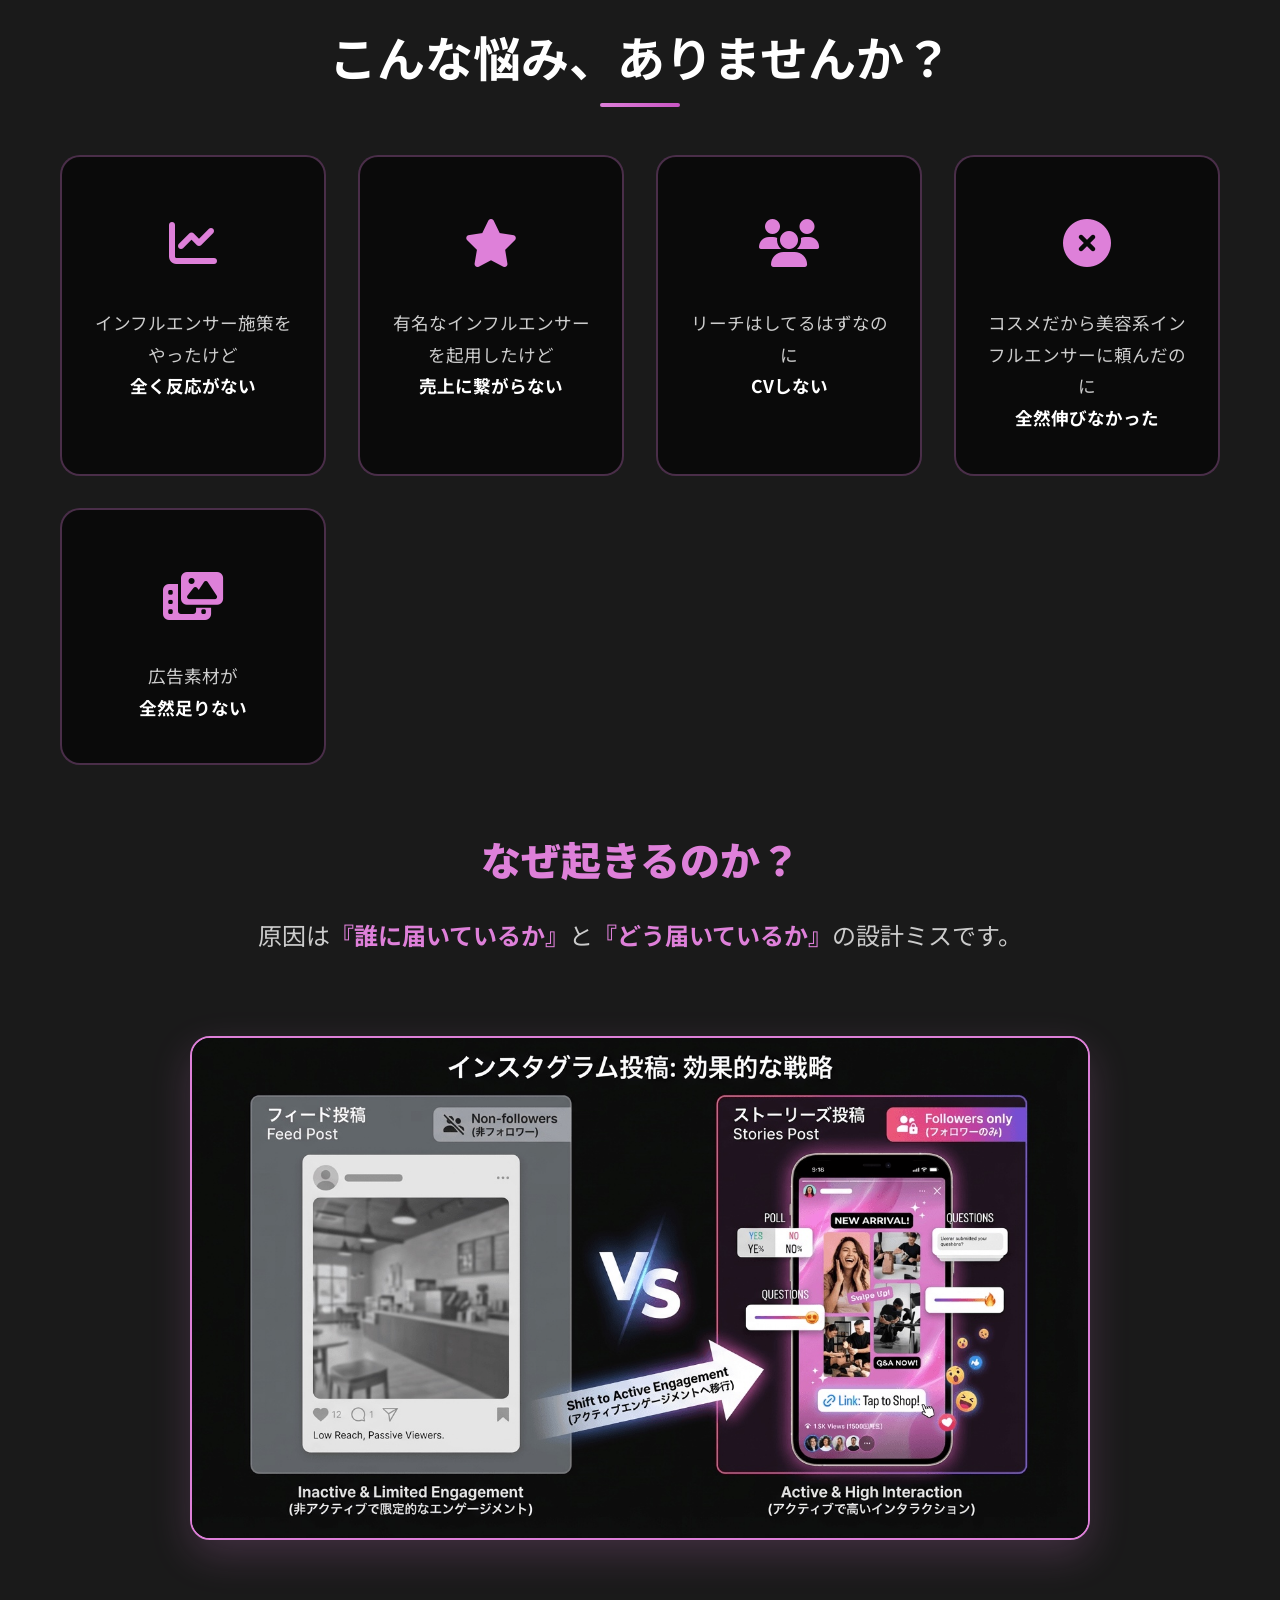
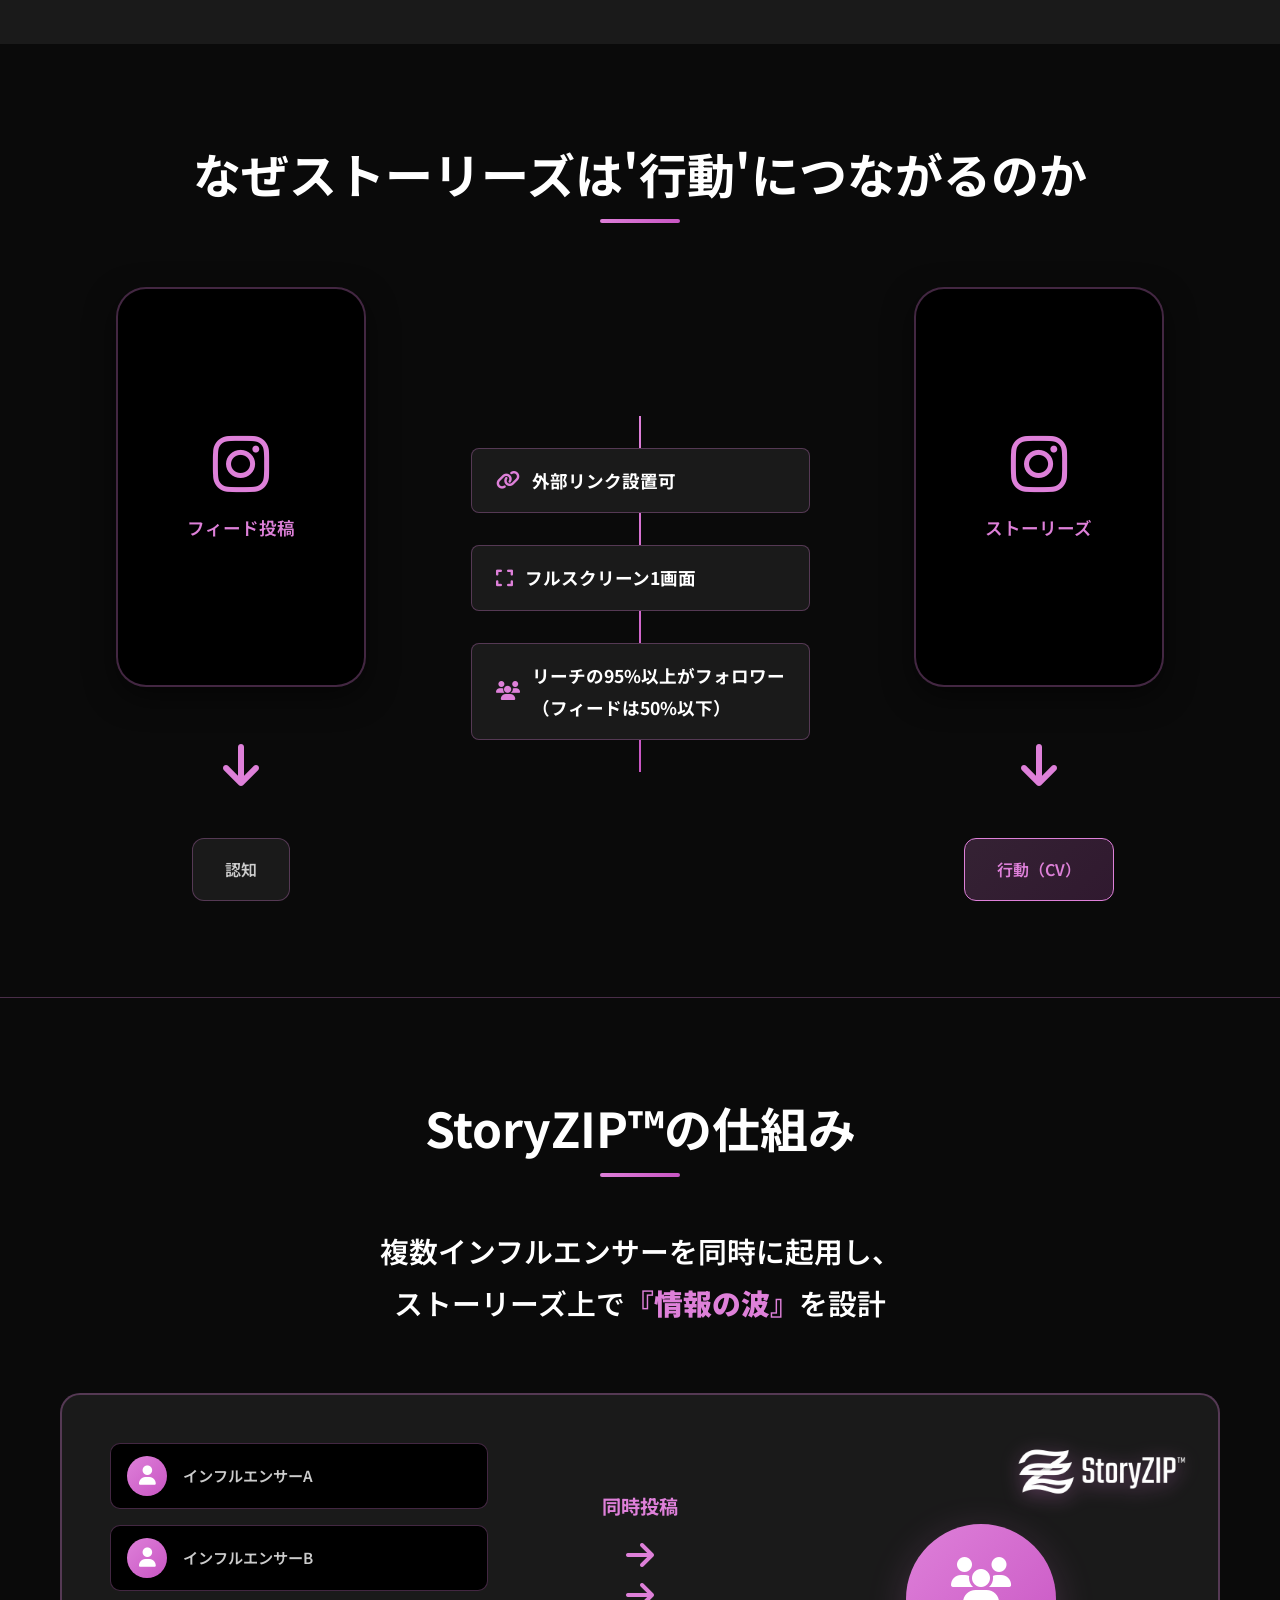
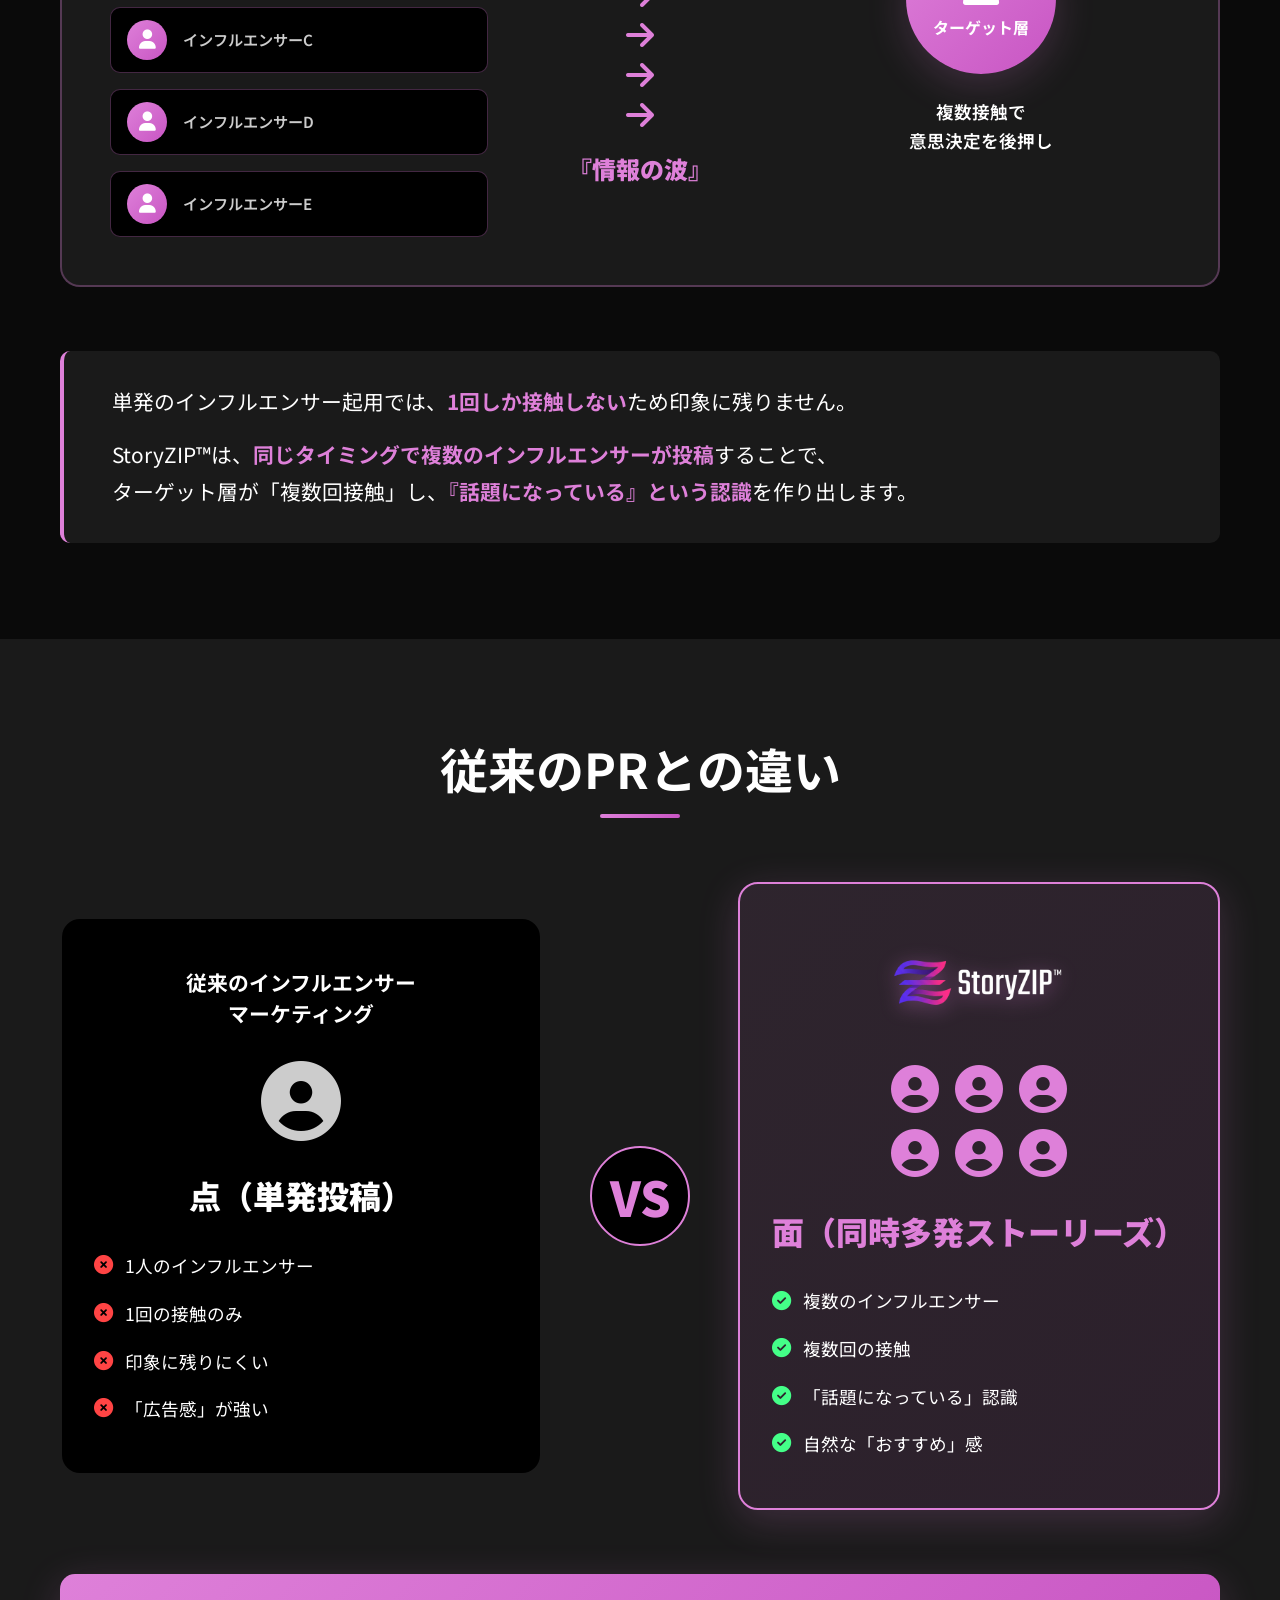
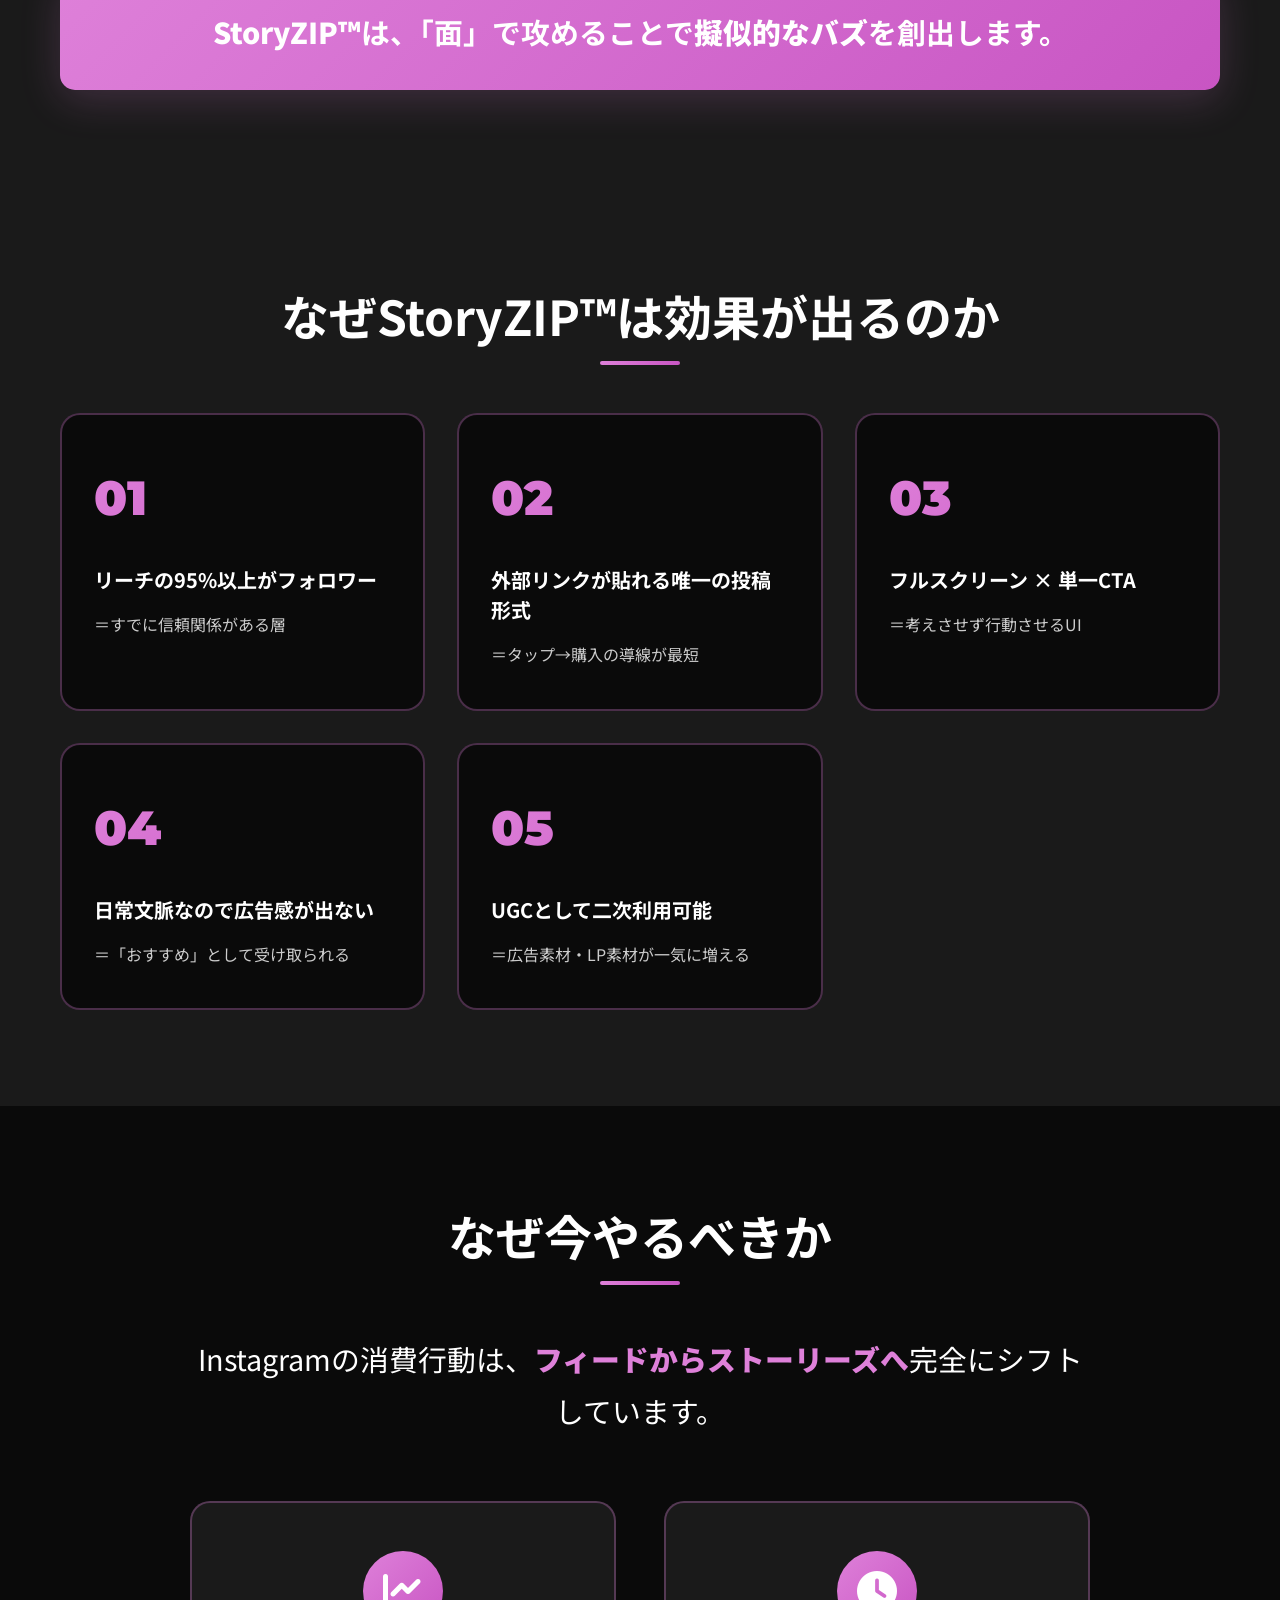
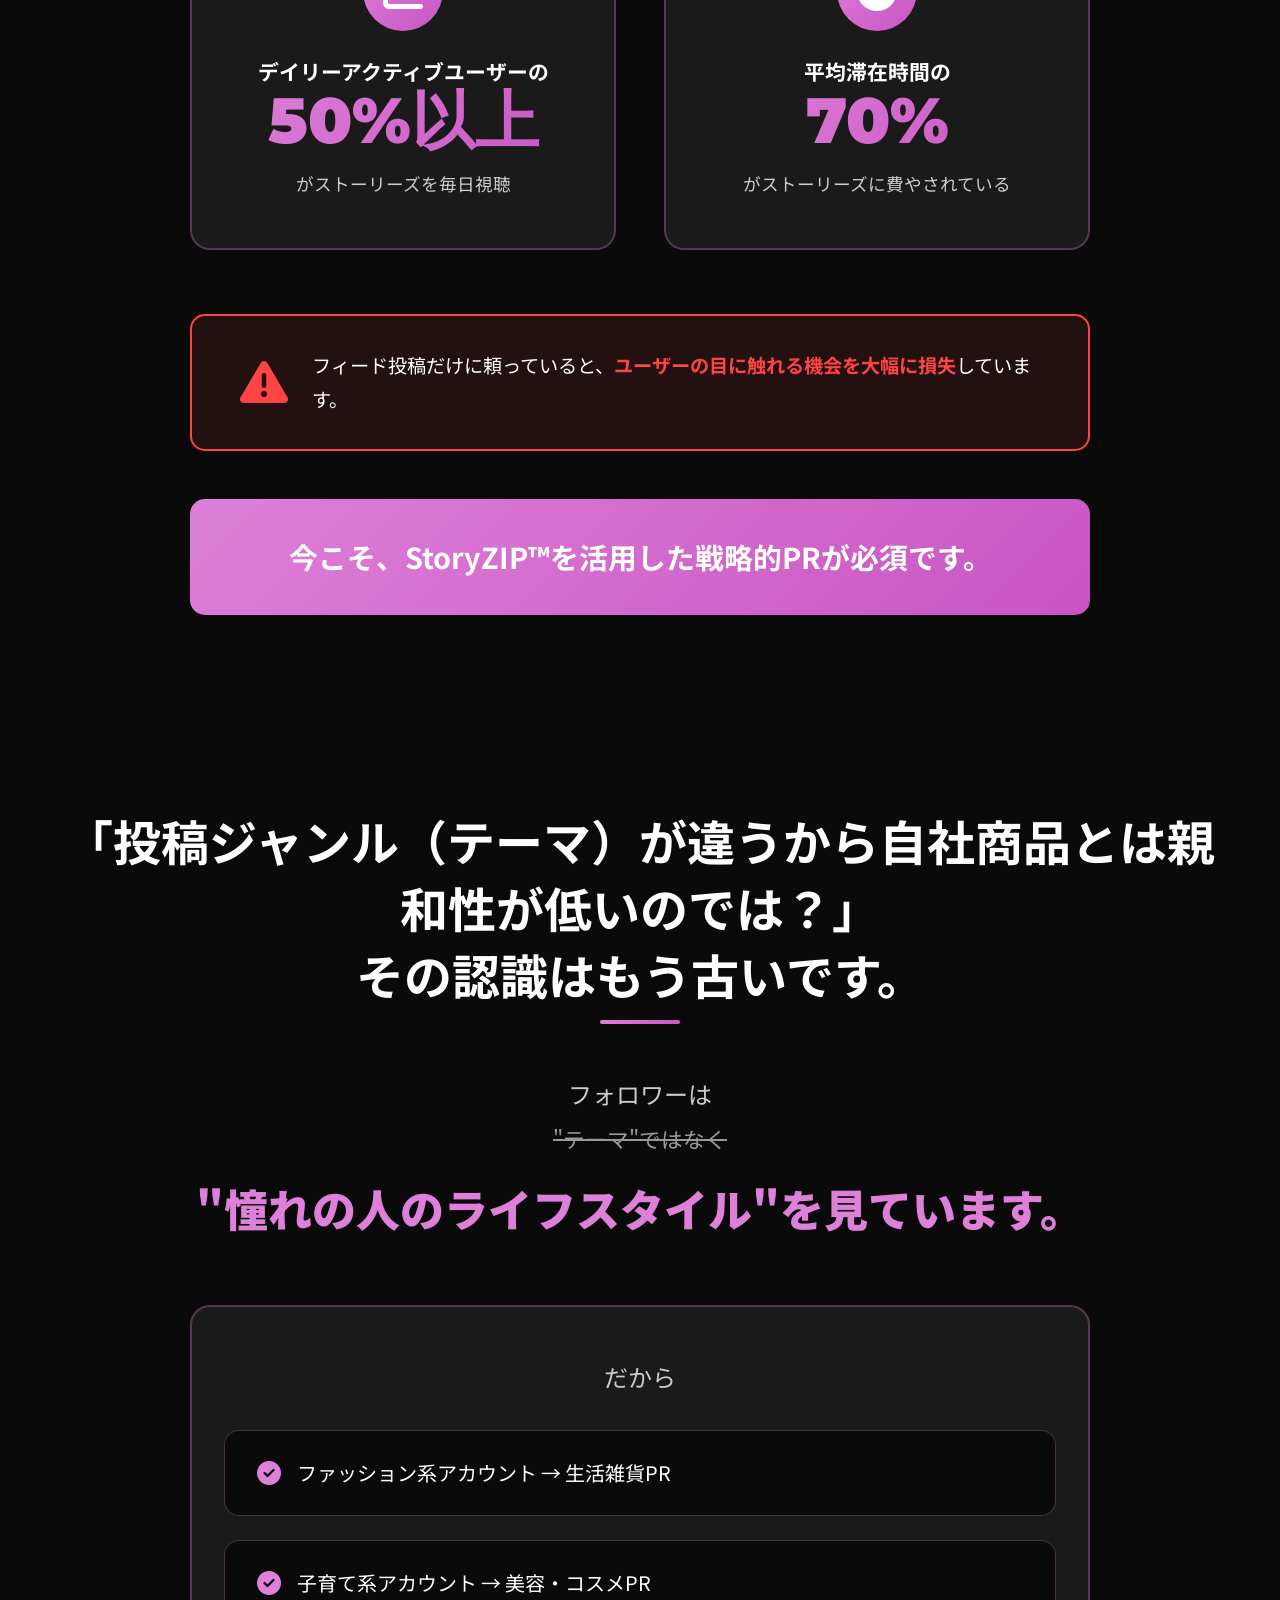
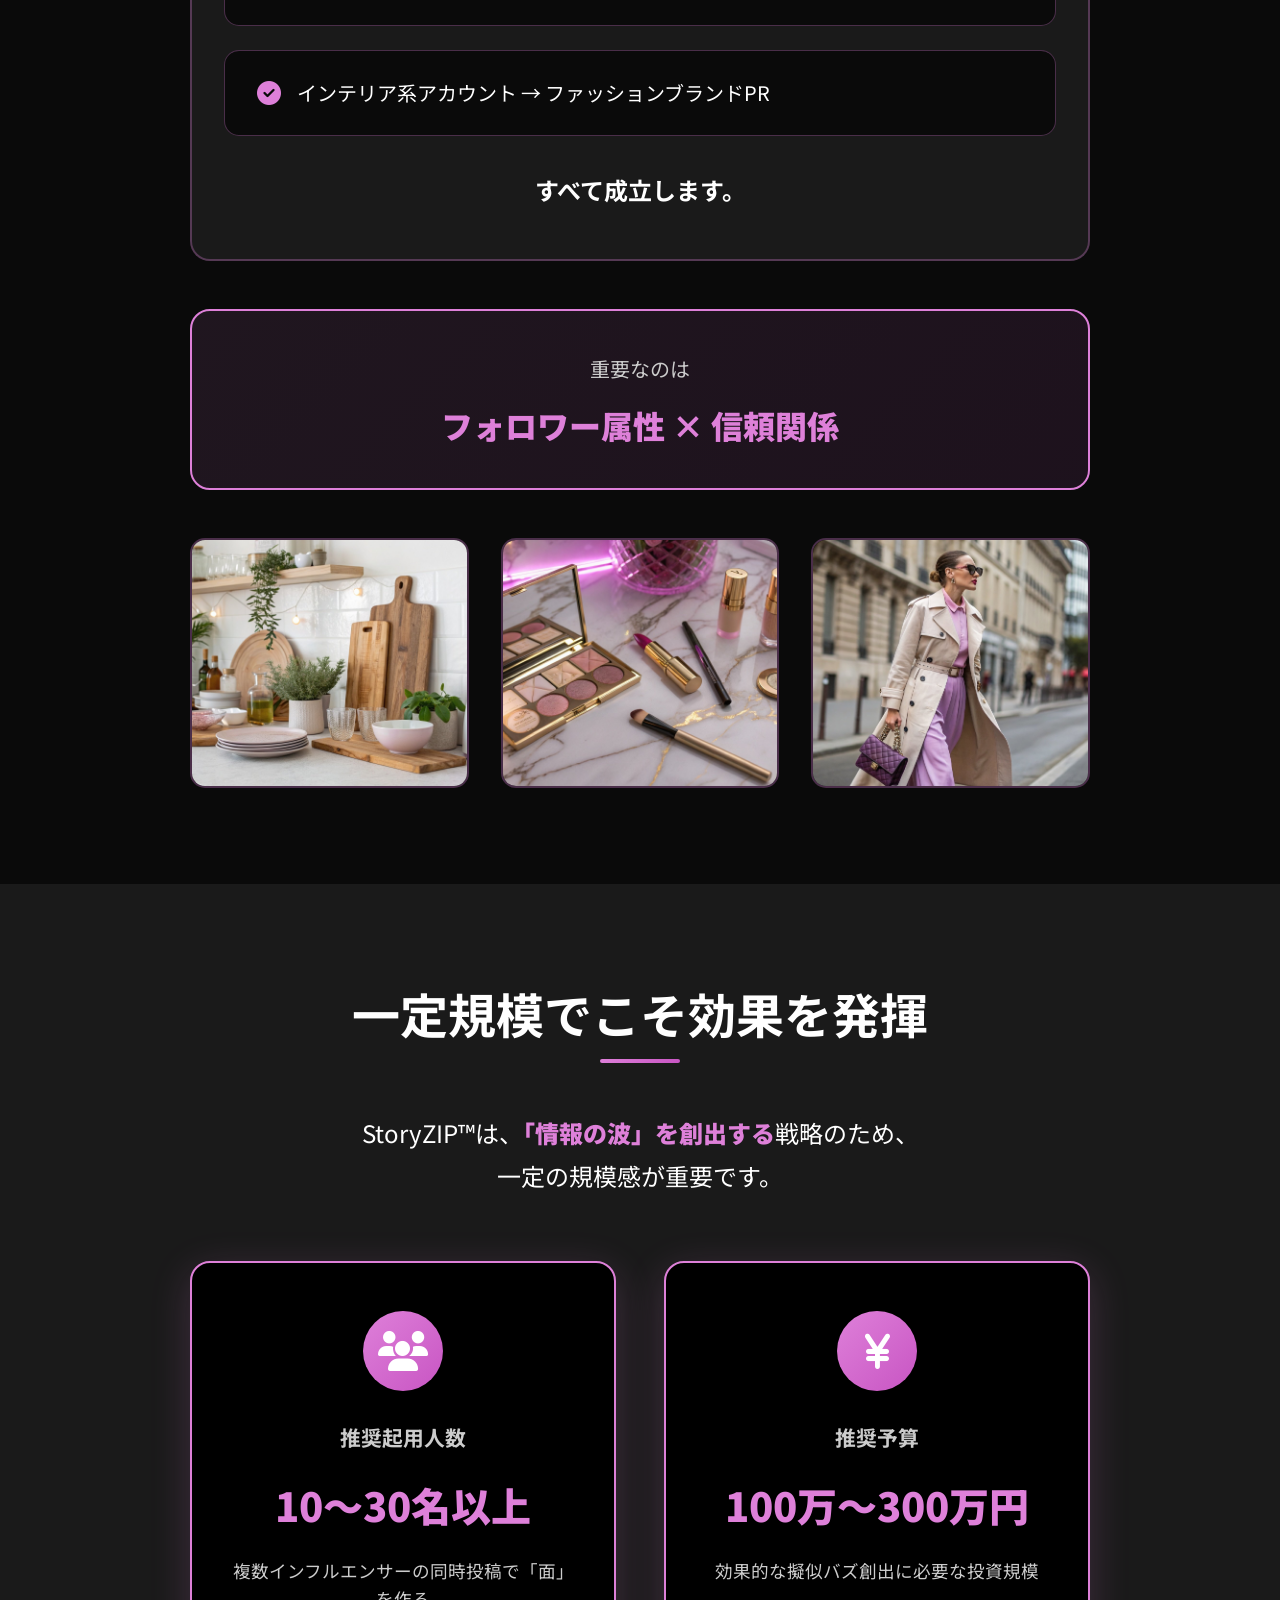
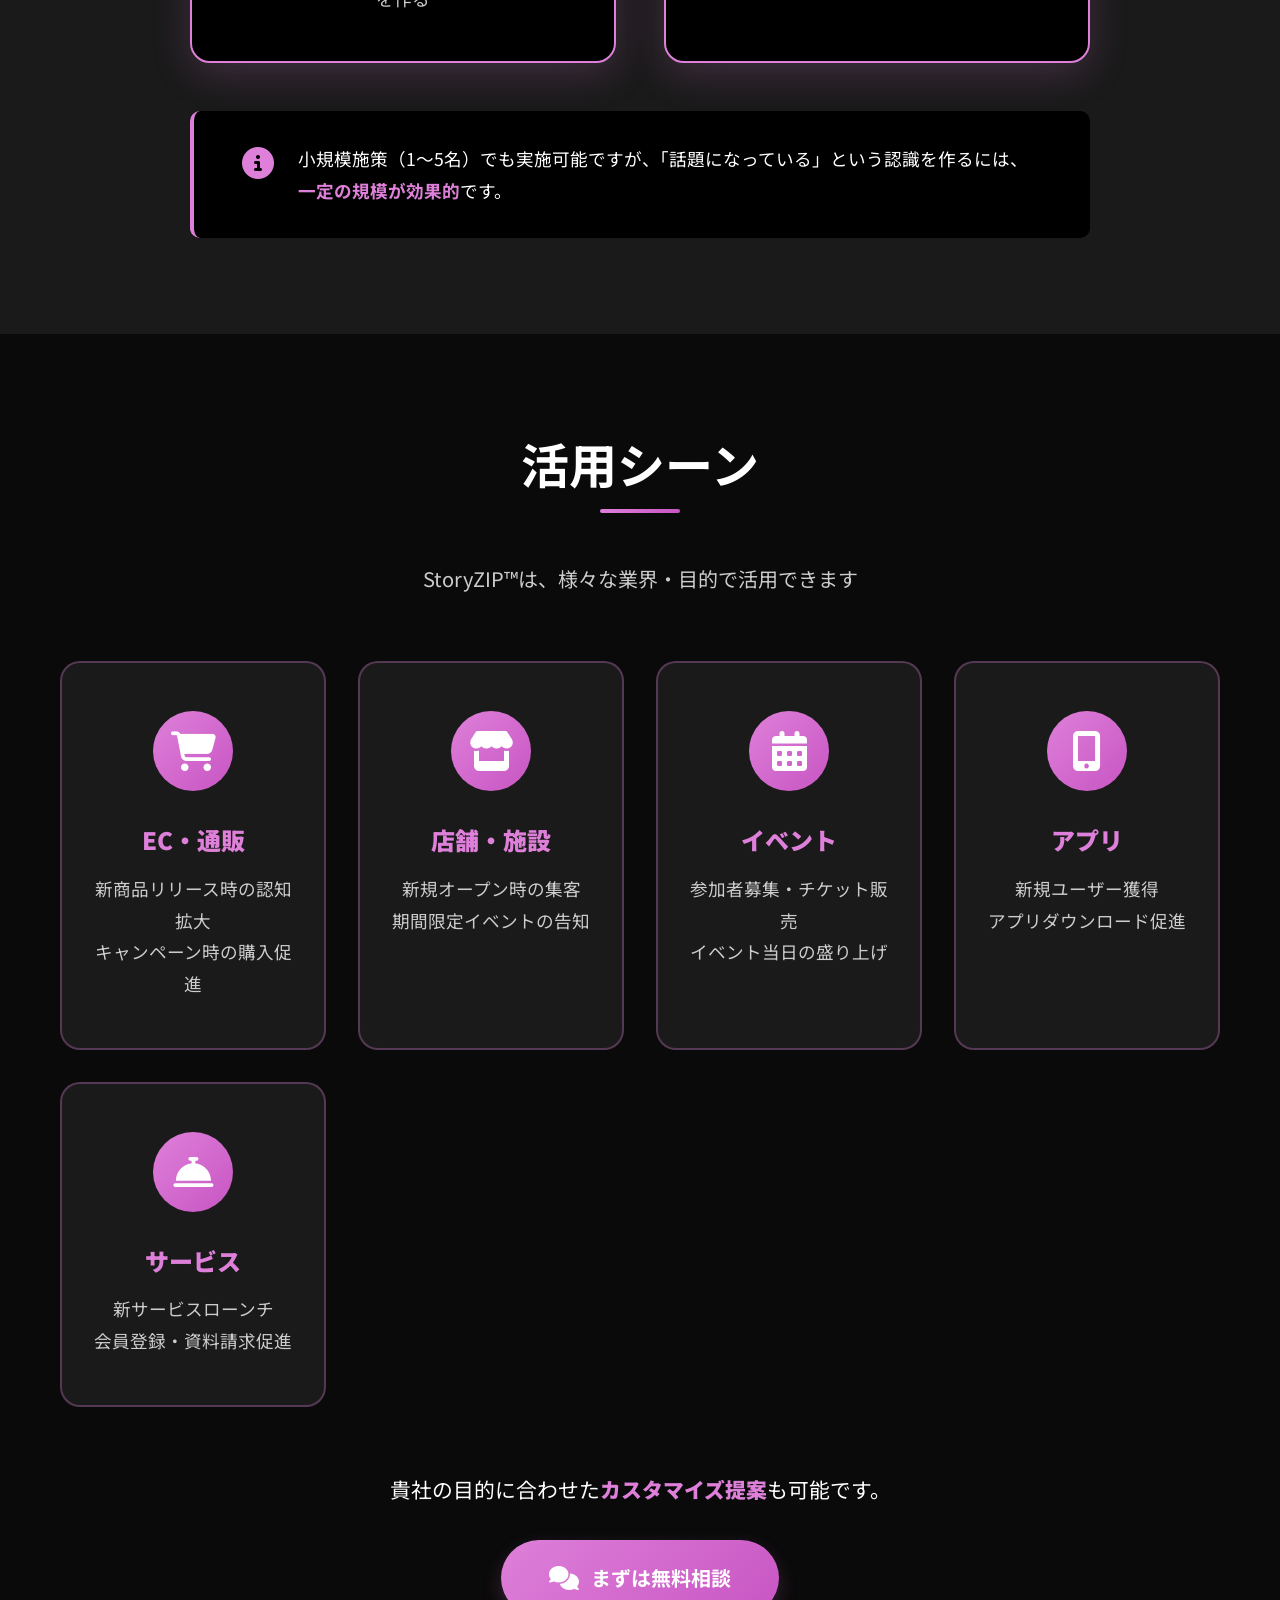
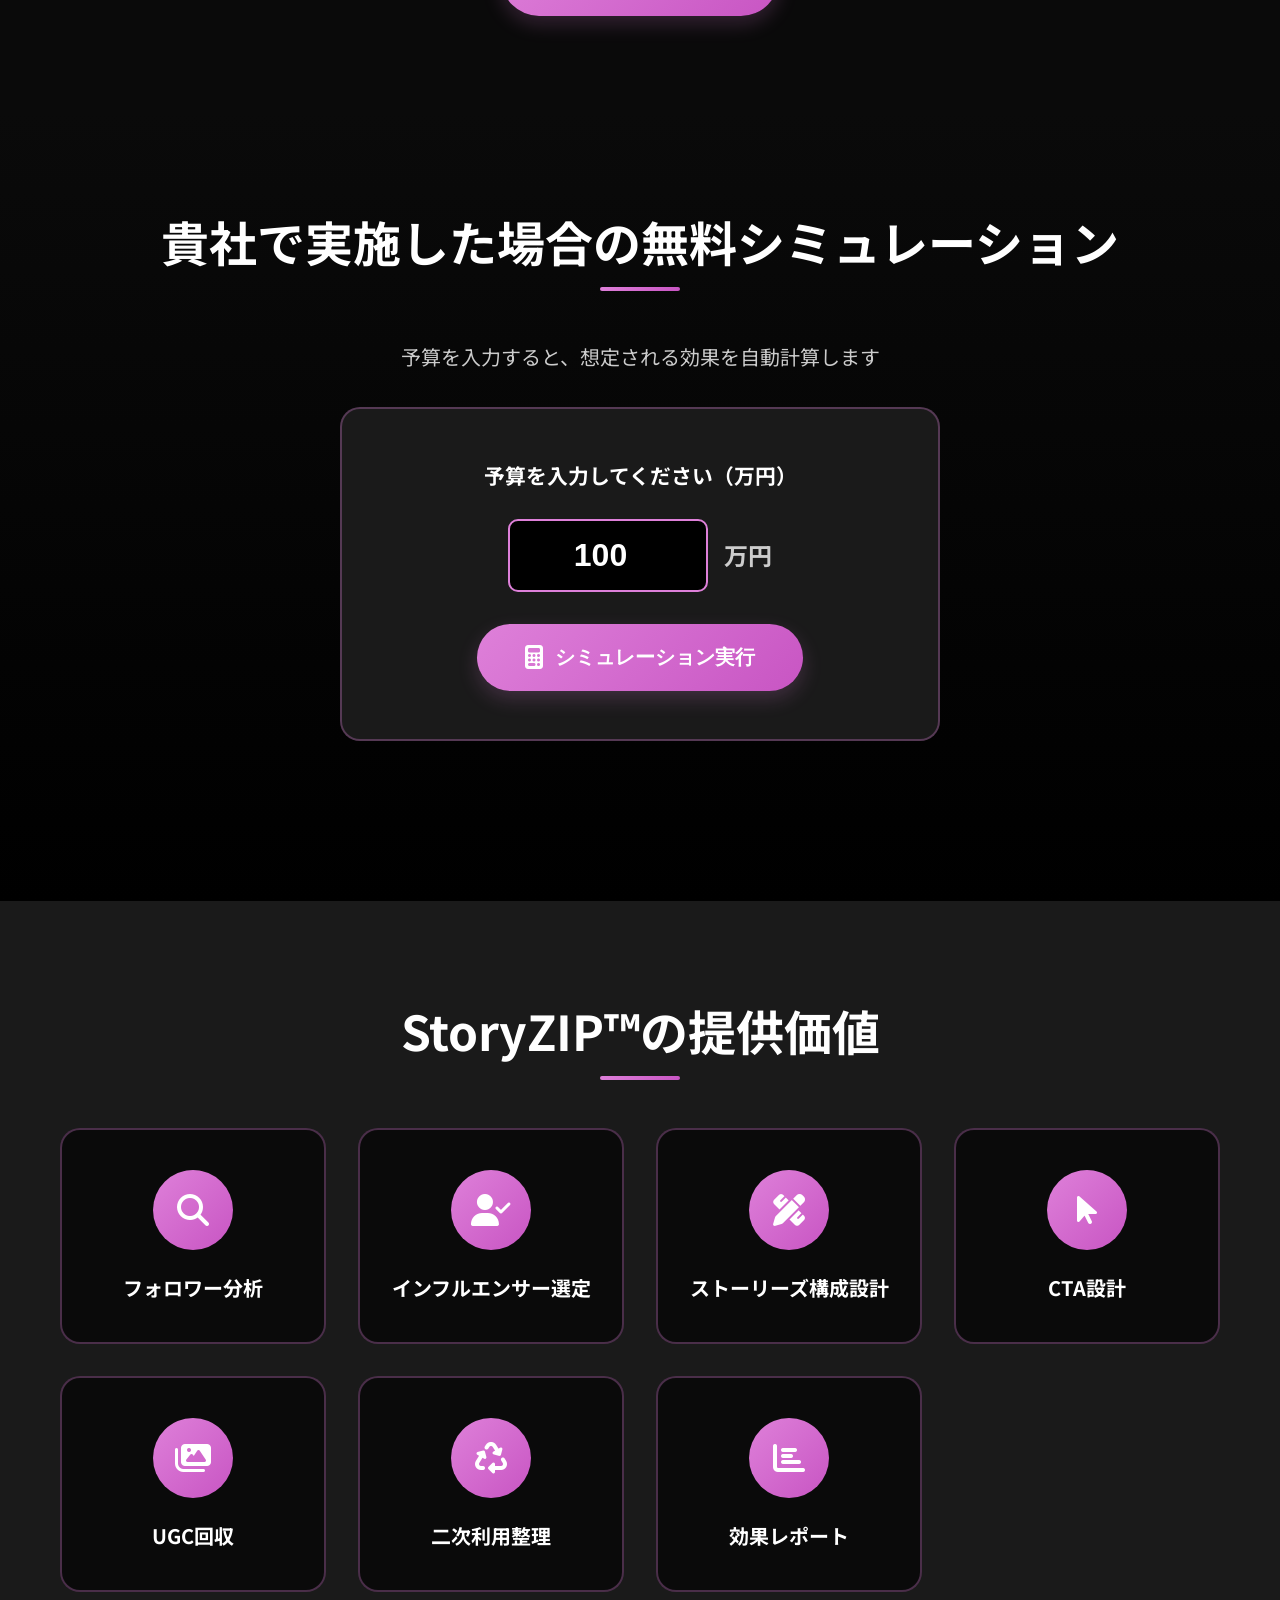
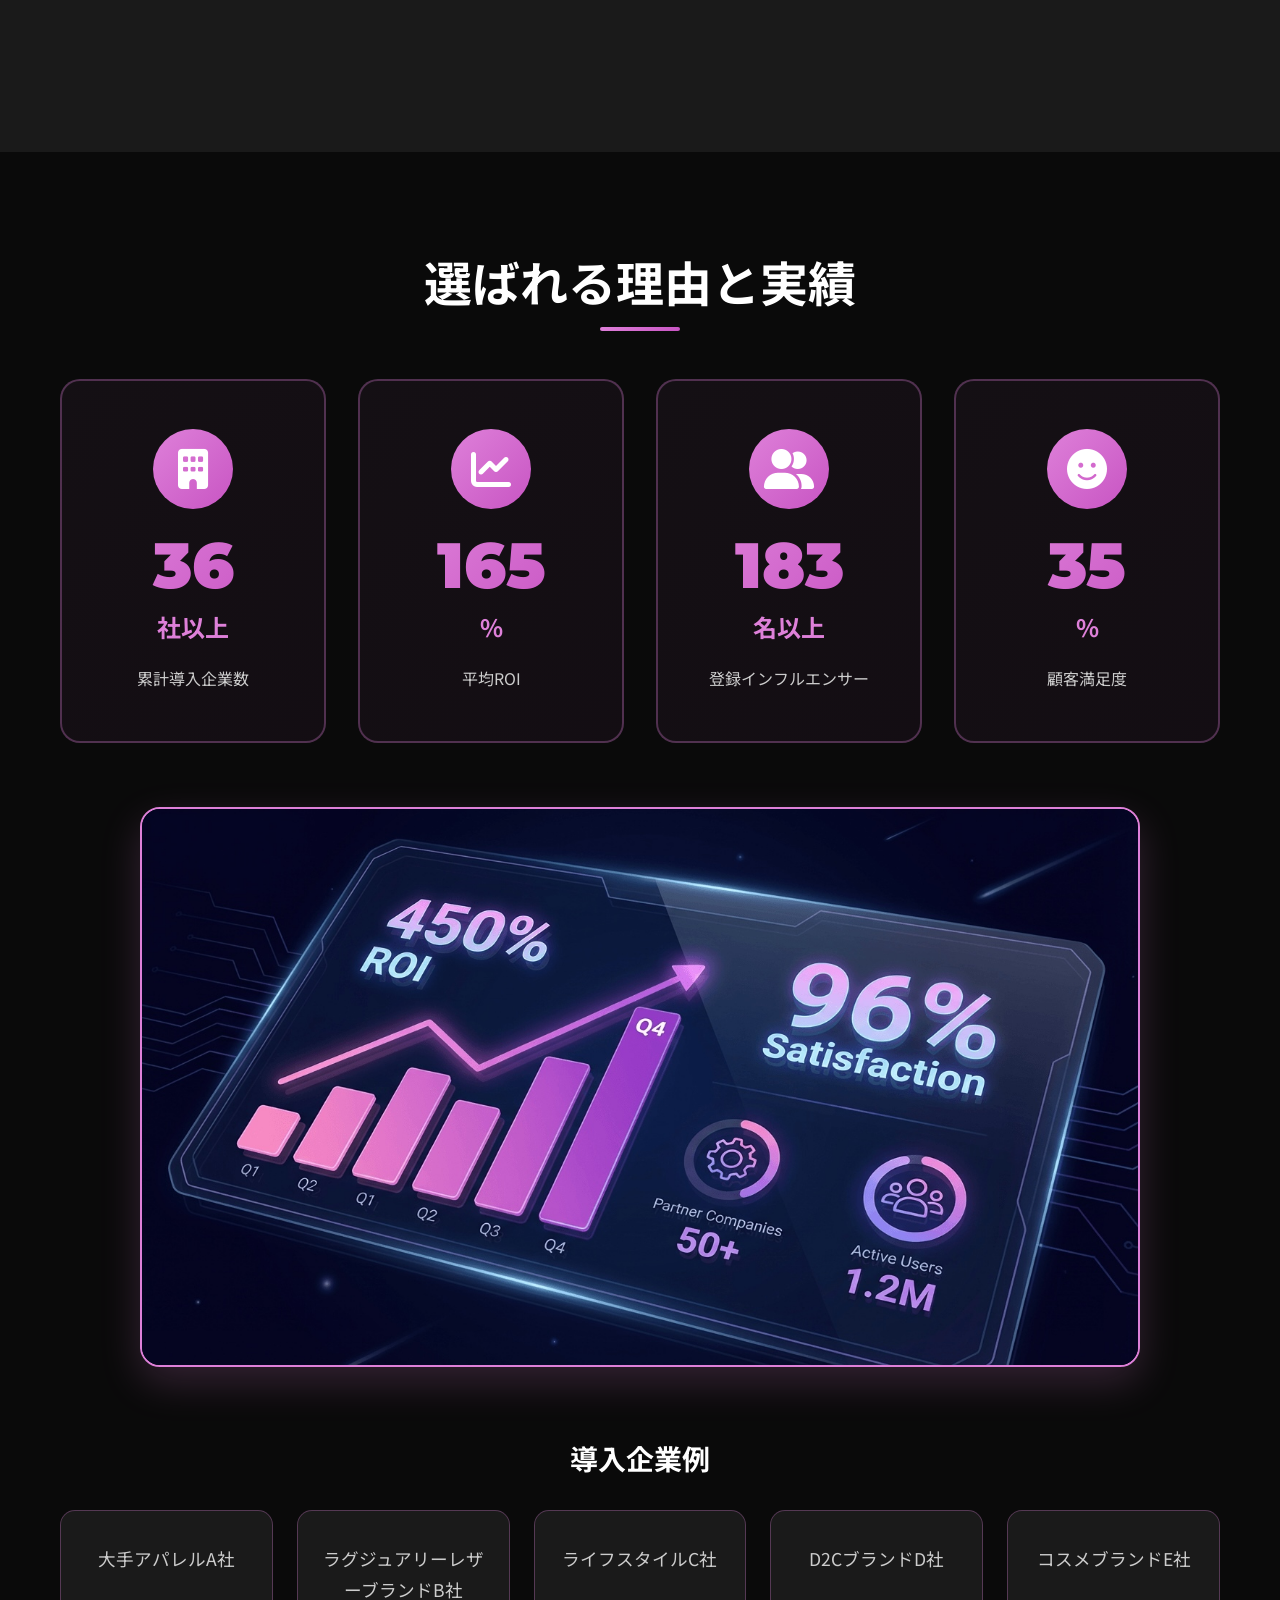
==== commit cc7acaed: "Add files via upload" ====
--- a/index.html
+++ b/index.html
@@ -19,7 +19,12 @@
     <meta property="og:url" content="https://lp.joyzipper.jp/">
     <meta property="og:title" content="StoryZIP™ - 話題は設計できる。擬似バズ創出PR戦略 | JOY ZIPPER">
     <meta property="og:description" content="そのPR、まだフィード投稿ですか？複数インフルエンサーのストーリーズで情報の波を創出。StoryZIP™は擬似バズを設計します。無料シミュレーション受付中。">
-    <meta property="og:image" content="https://lp.joyzipper.jp/images/ogp-image-optimized.jpg">
+    <meta property="og:image" content="https://lp.joyzipper.jp/images/ogp-image-new.jpg">
+    <meta property="og:image:secure_url" content="https://lp.joyzipper.jp/images/ogp-image-new.jpg">
+    <meta property="og:image:type" content="image/jpeg">
+    <meta property="og:image:width" content="1200">
+    <meta property="og:image:height" content="630">
+    <meta property="og:image:alt" content="StoryZIP™ - 話題は設計できる。擬似バズ創出PR戦略">
     <meta property="og:site_name" content="JOY ZIPPER">
     <meta property="og:locale" content="ja_JP">
     
@@ -28,7 +33,8 @@
     <meta name="twitter:url" content="https://lp.joyzipper.jp/">
     <meta name="twitter:title" content="StoryZIP™ - 話題は設計できる。擬似バズ創出PR戦略 | JOY ZIPPER">
     <meta name="twitter:description" content="そのPR、まだフィード投稿ですか？複数インフルエンサーのストーリーズで情報の波を創出。StoryZIP™は擬似バズを設計します。無料シミュレーション受付中。">
-    <meta name="twitter:image" content="https://lp.joyzipper.jp/images/ogp-image-optimized.jpg">
+    <meta name="twitter:image" content="https://lp.joyzipper.jp/images/ogp-image-new.jpg">
+    <meta name="twitter:image:alt" content="StoryZIP™ - 話題は設計できる。擬似バズ創出PR戦略">
     
     <!-- Google Analytics - Deferred Loading -->
     <script>
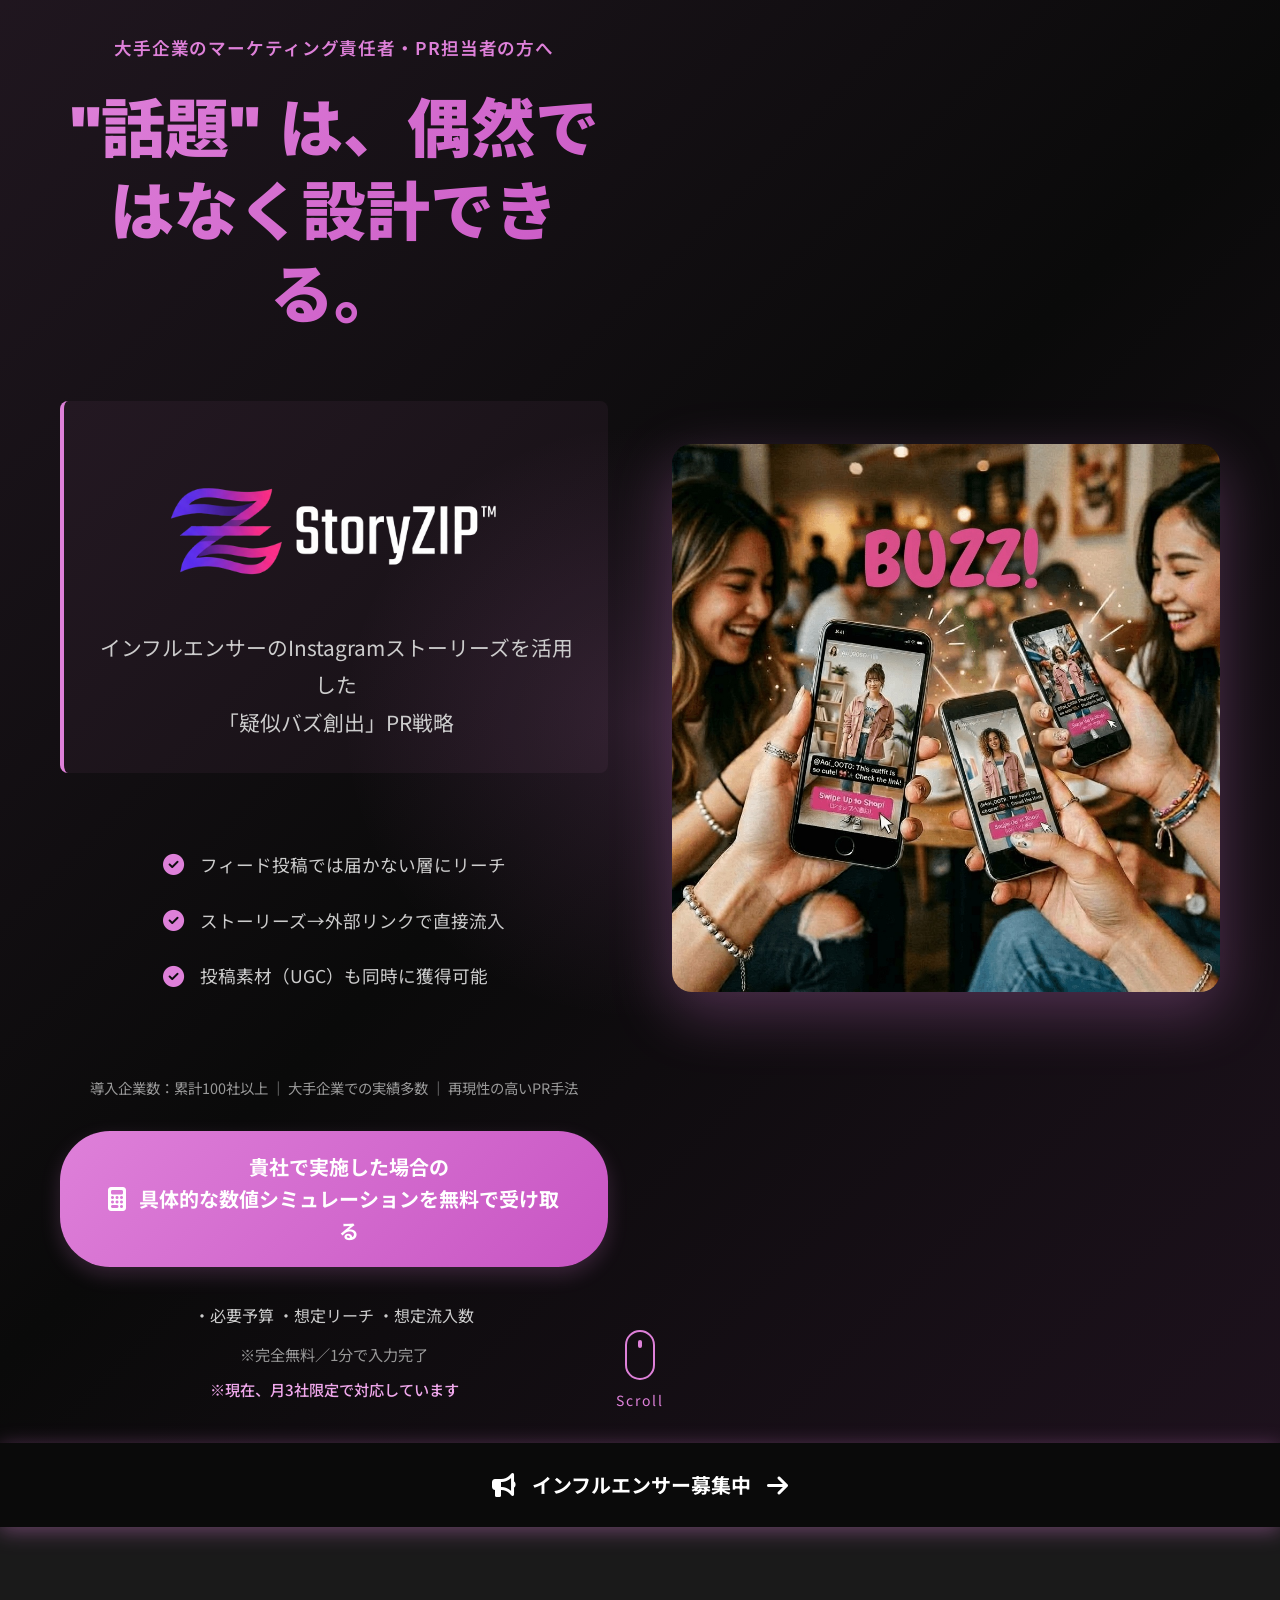
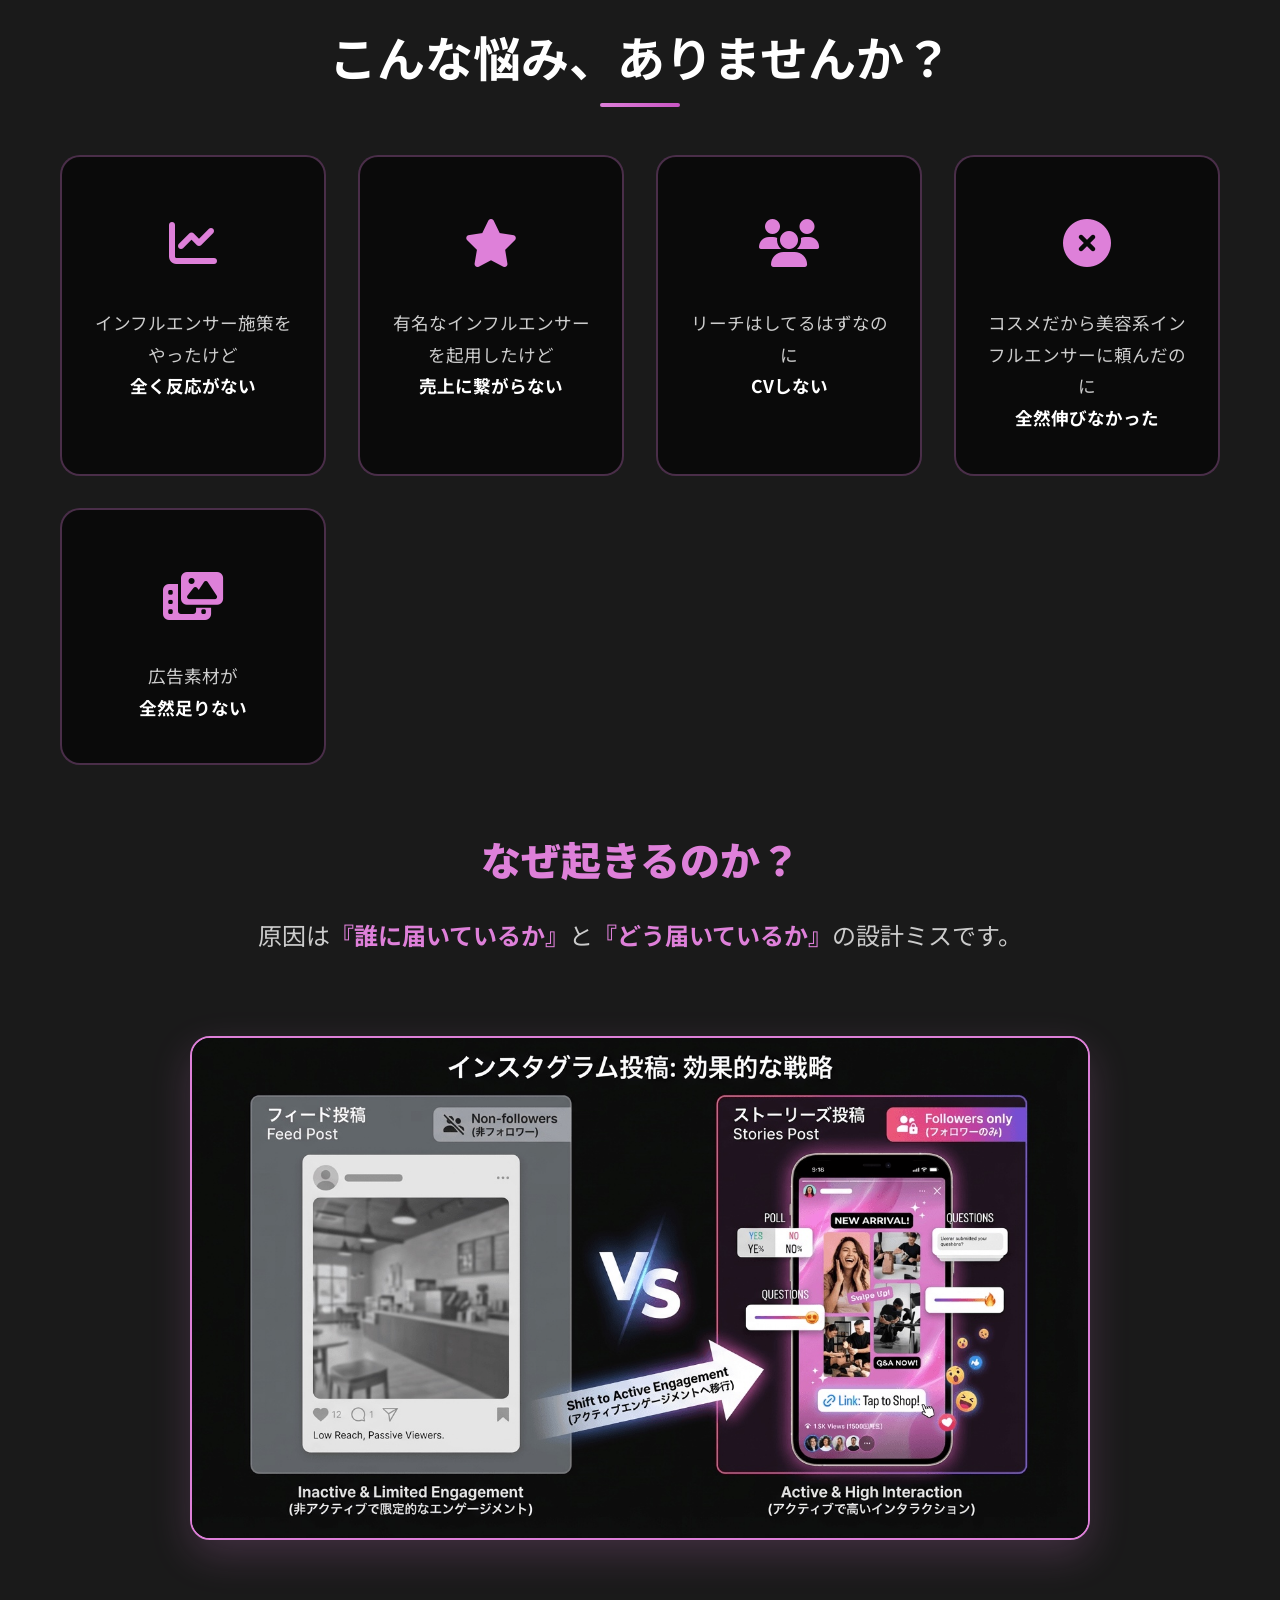
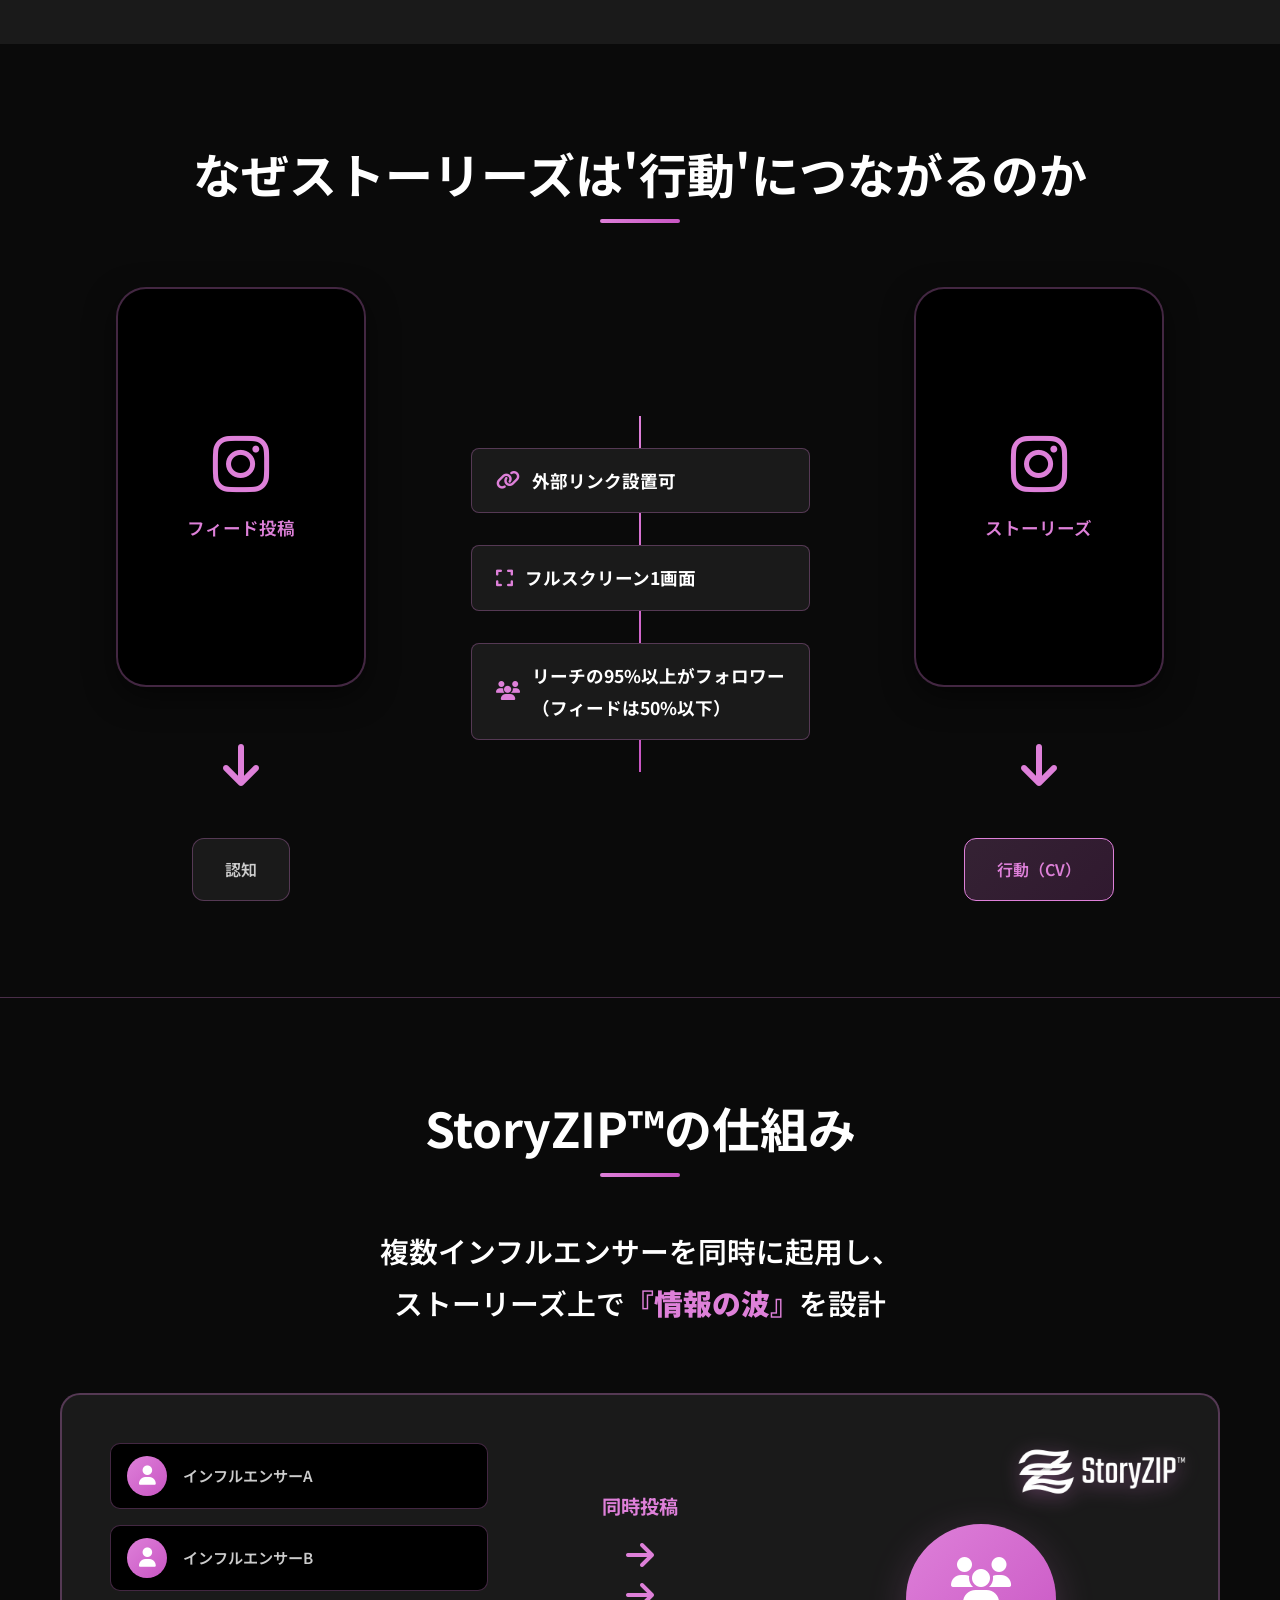
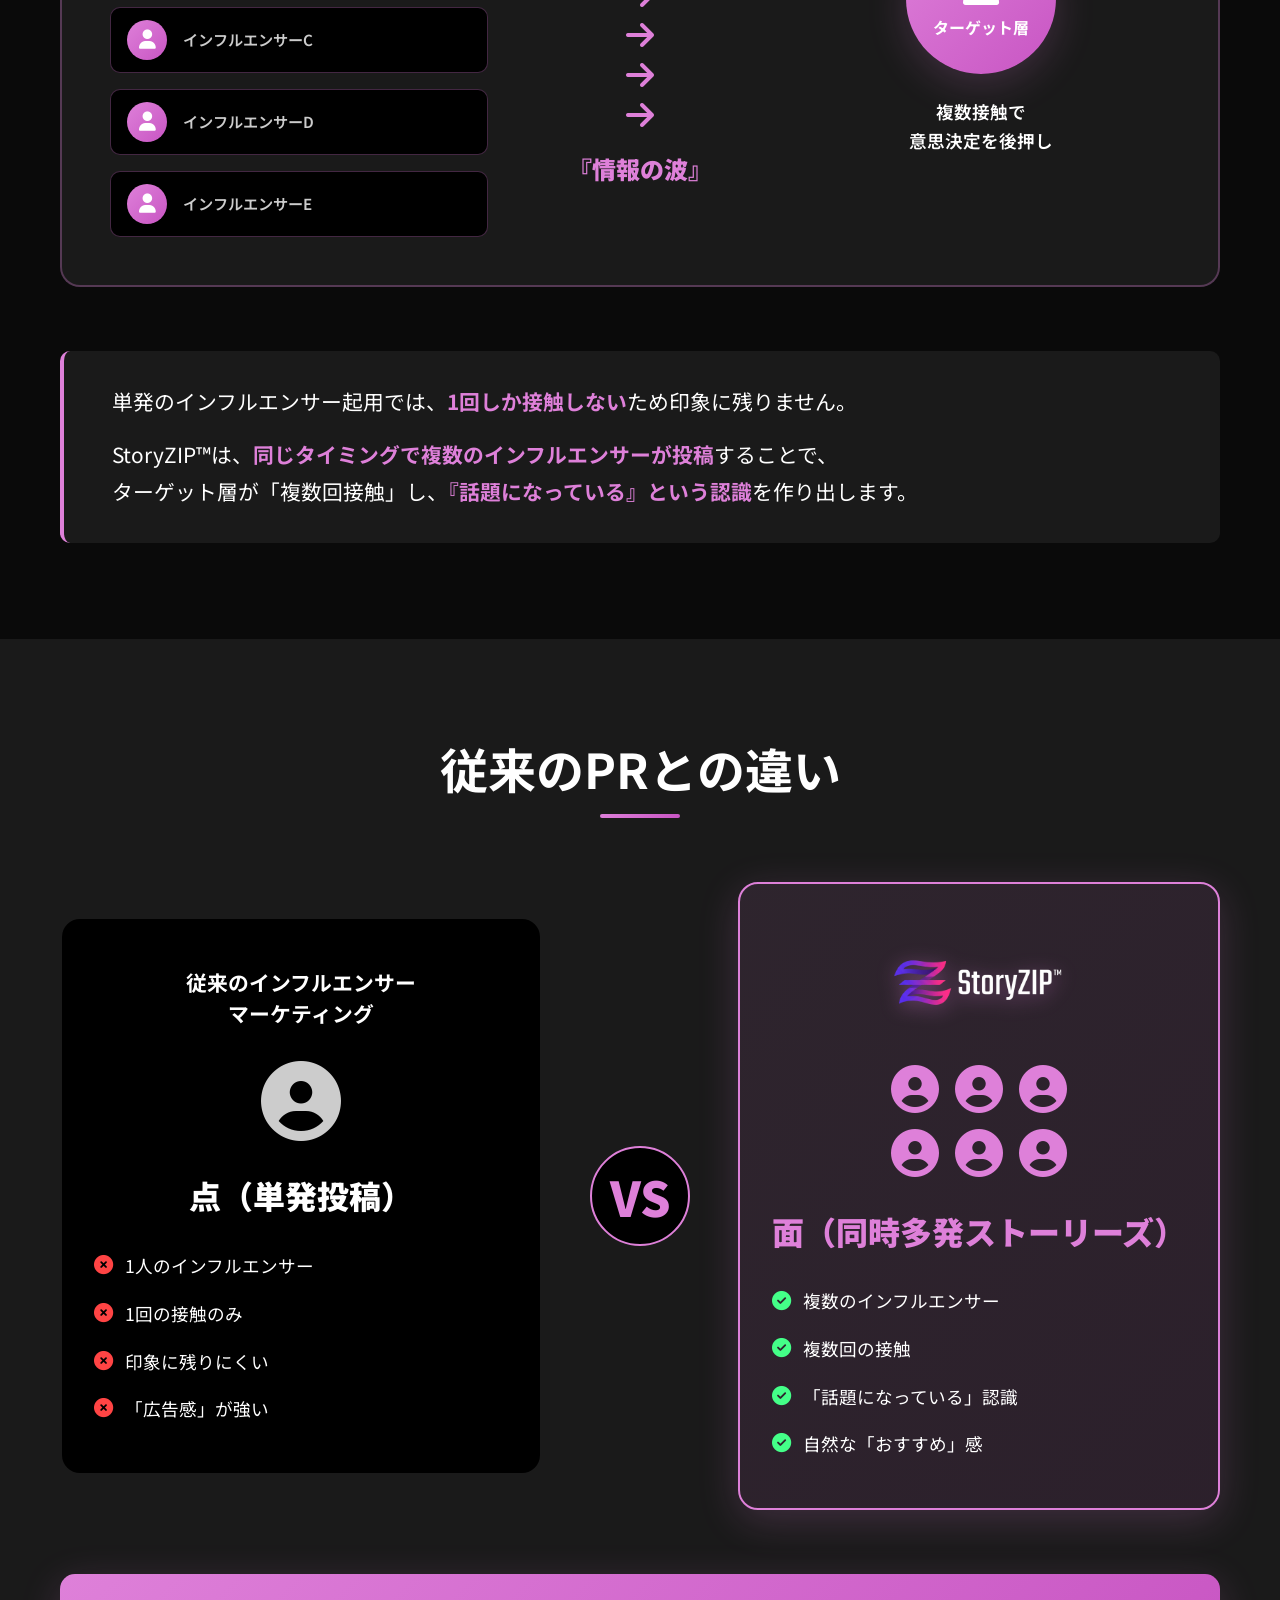
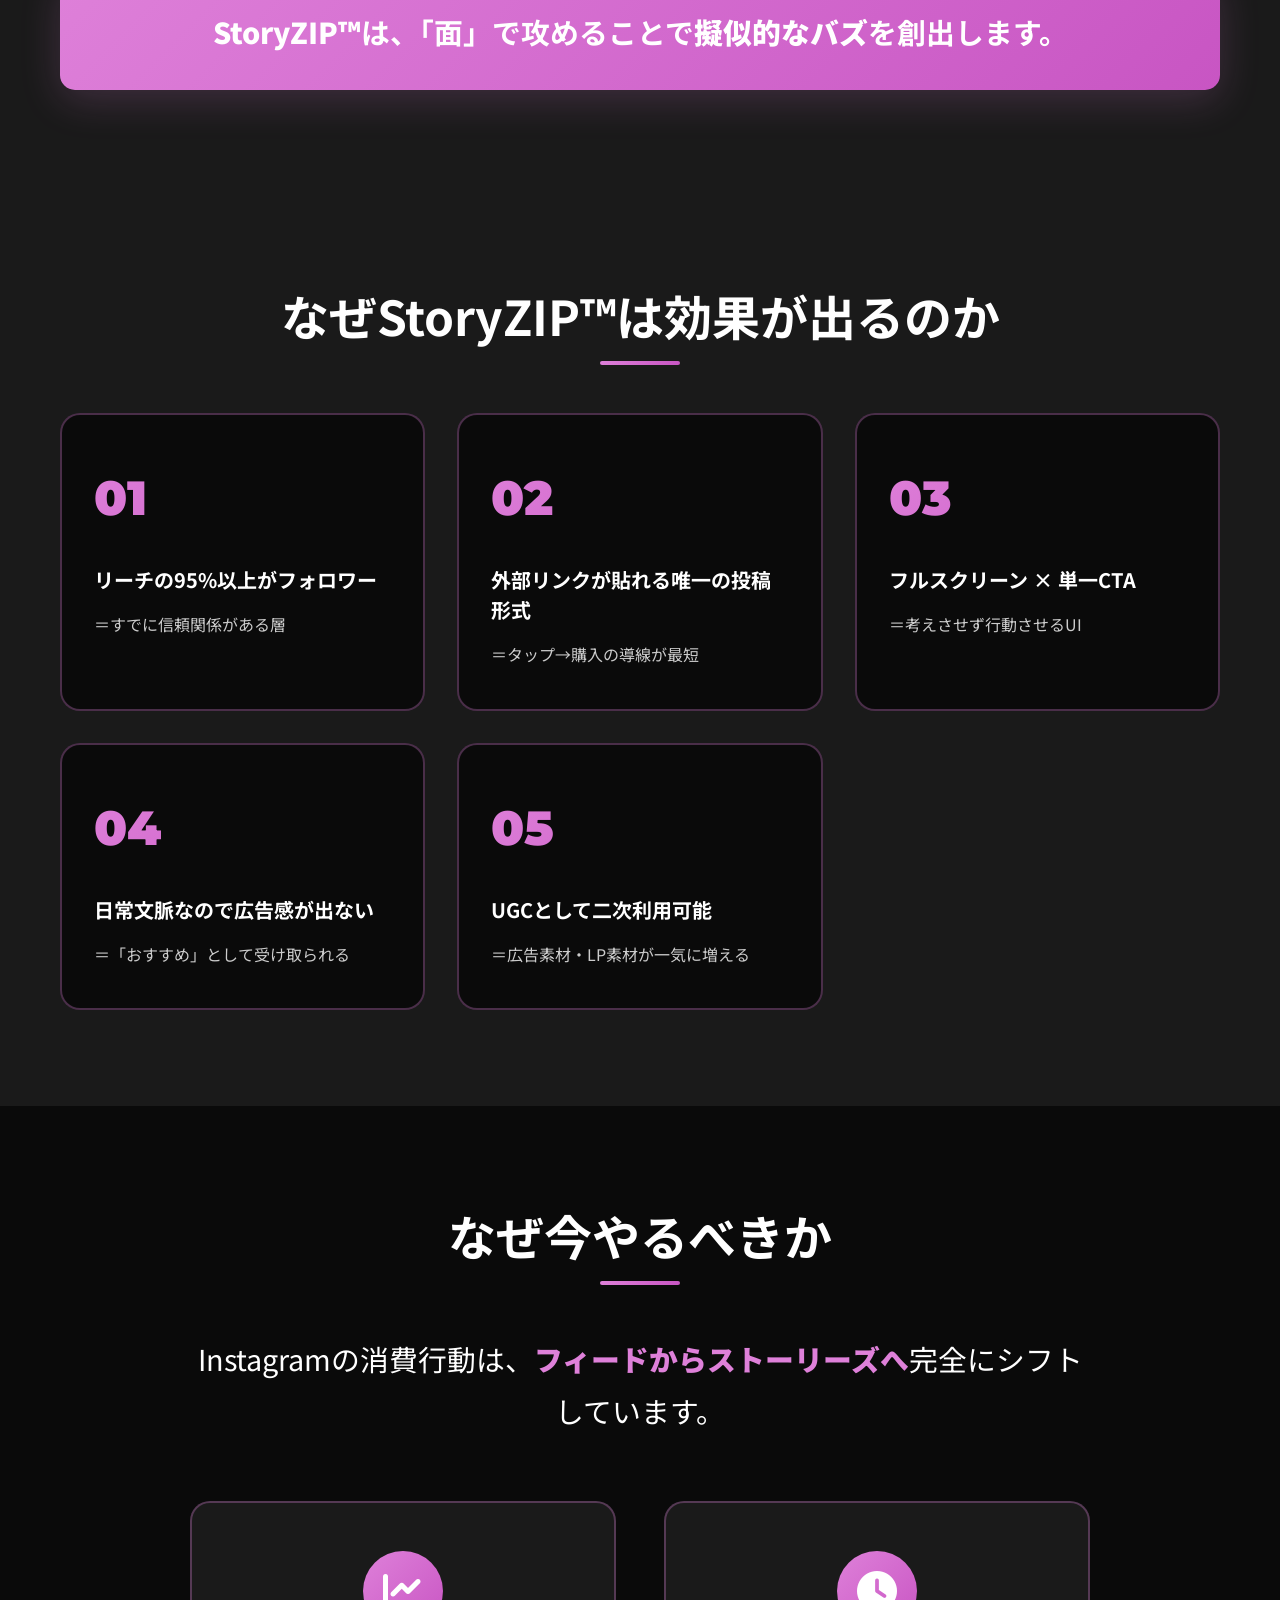
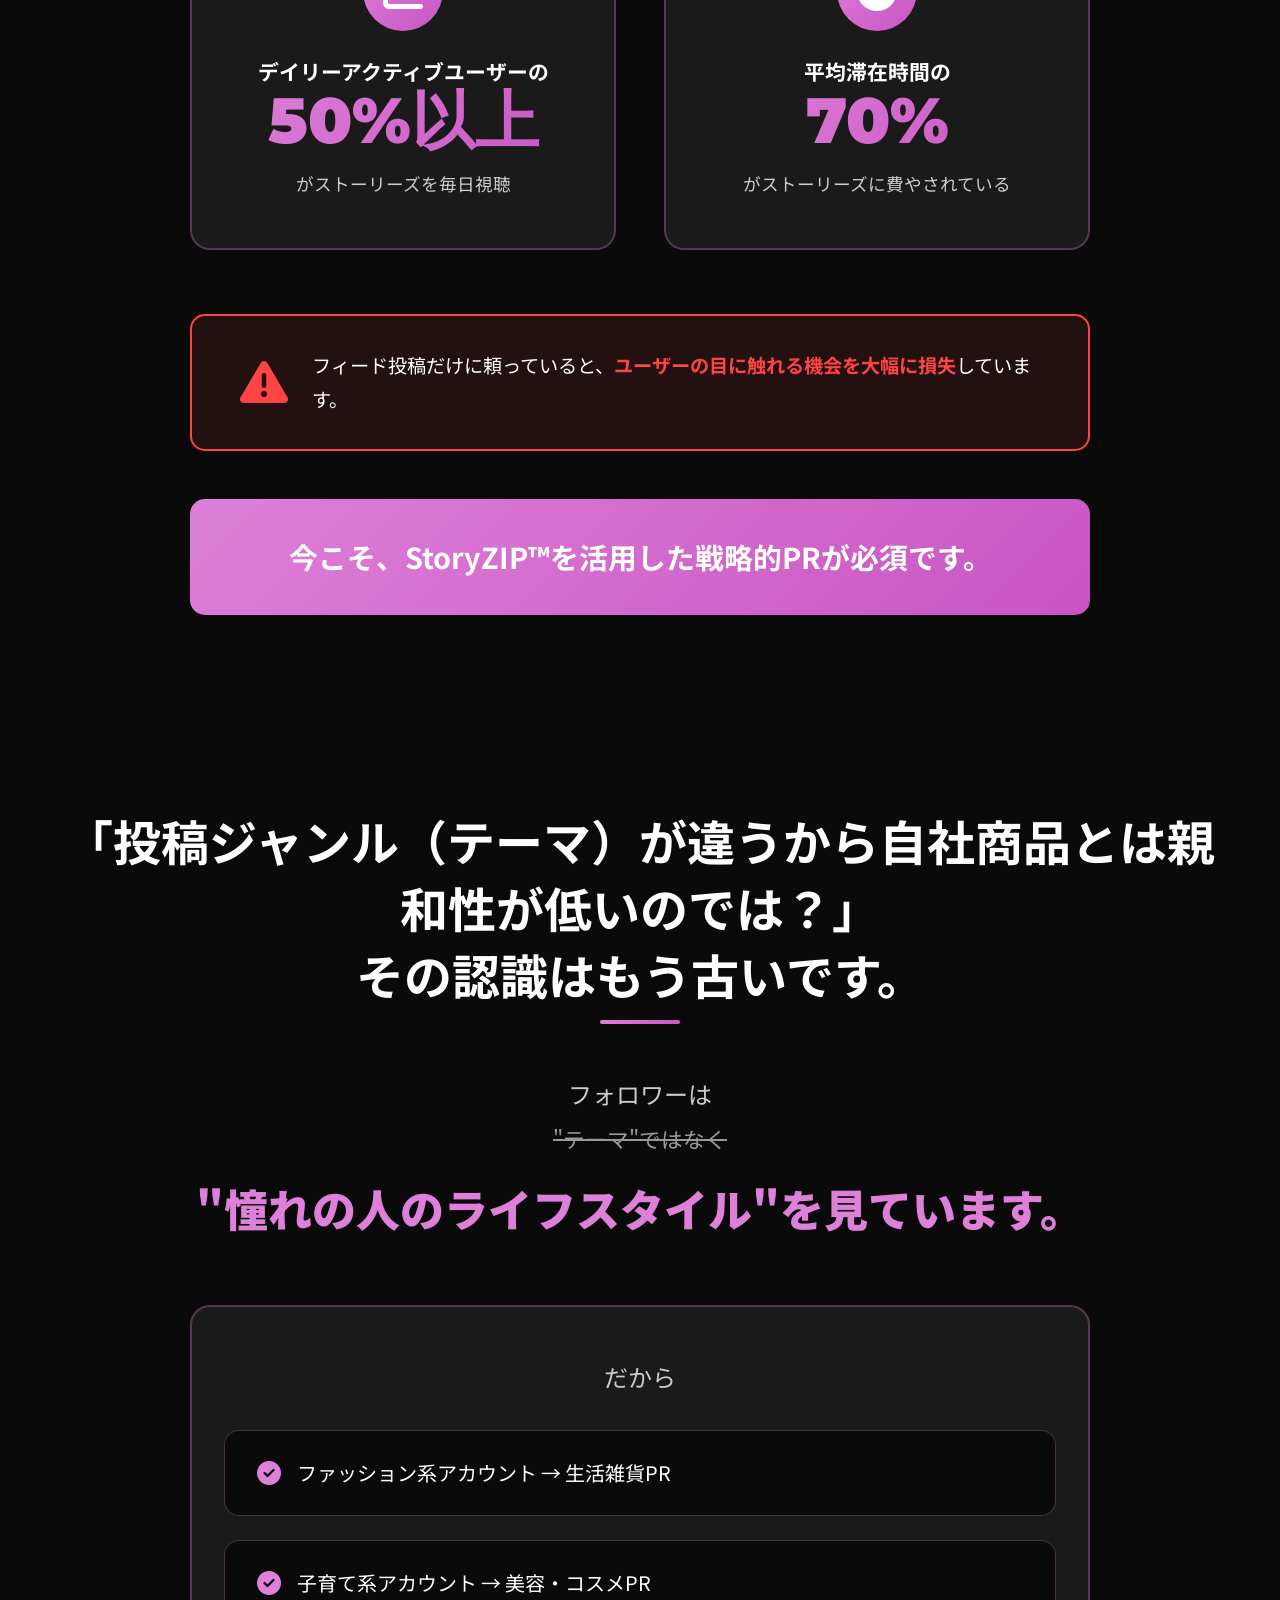
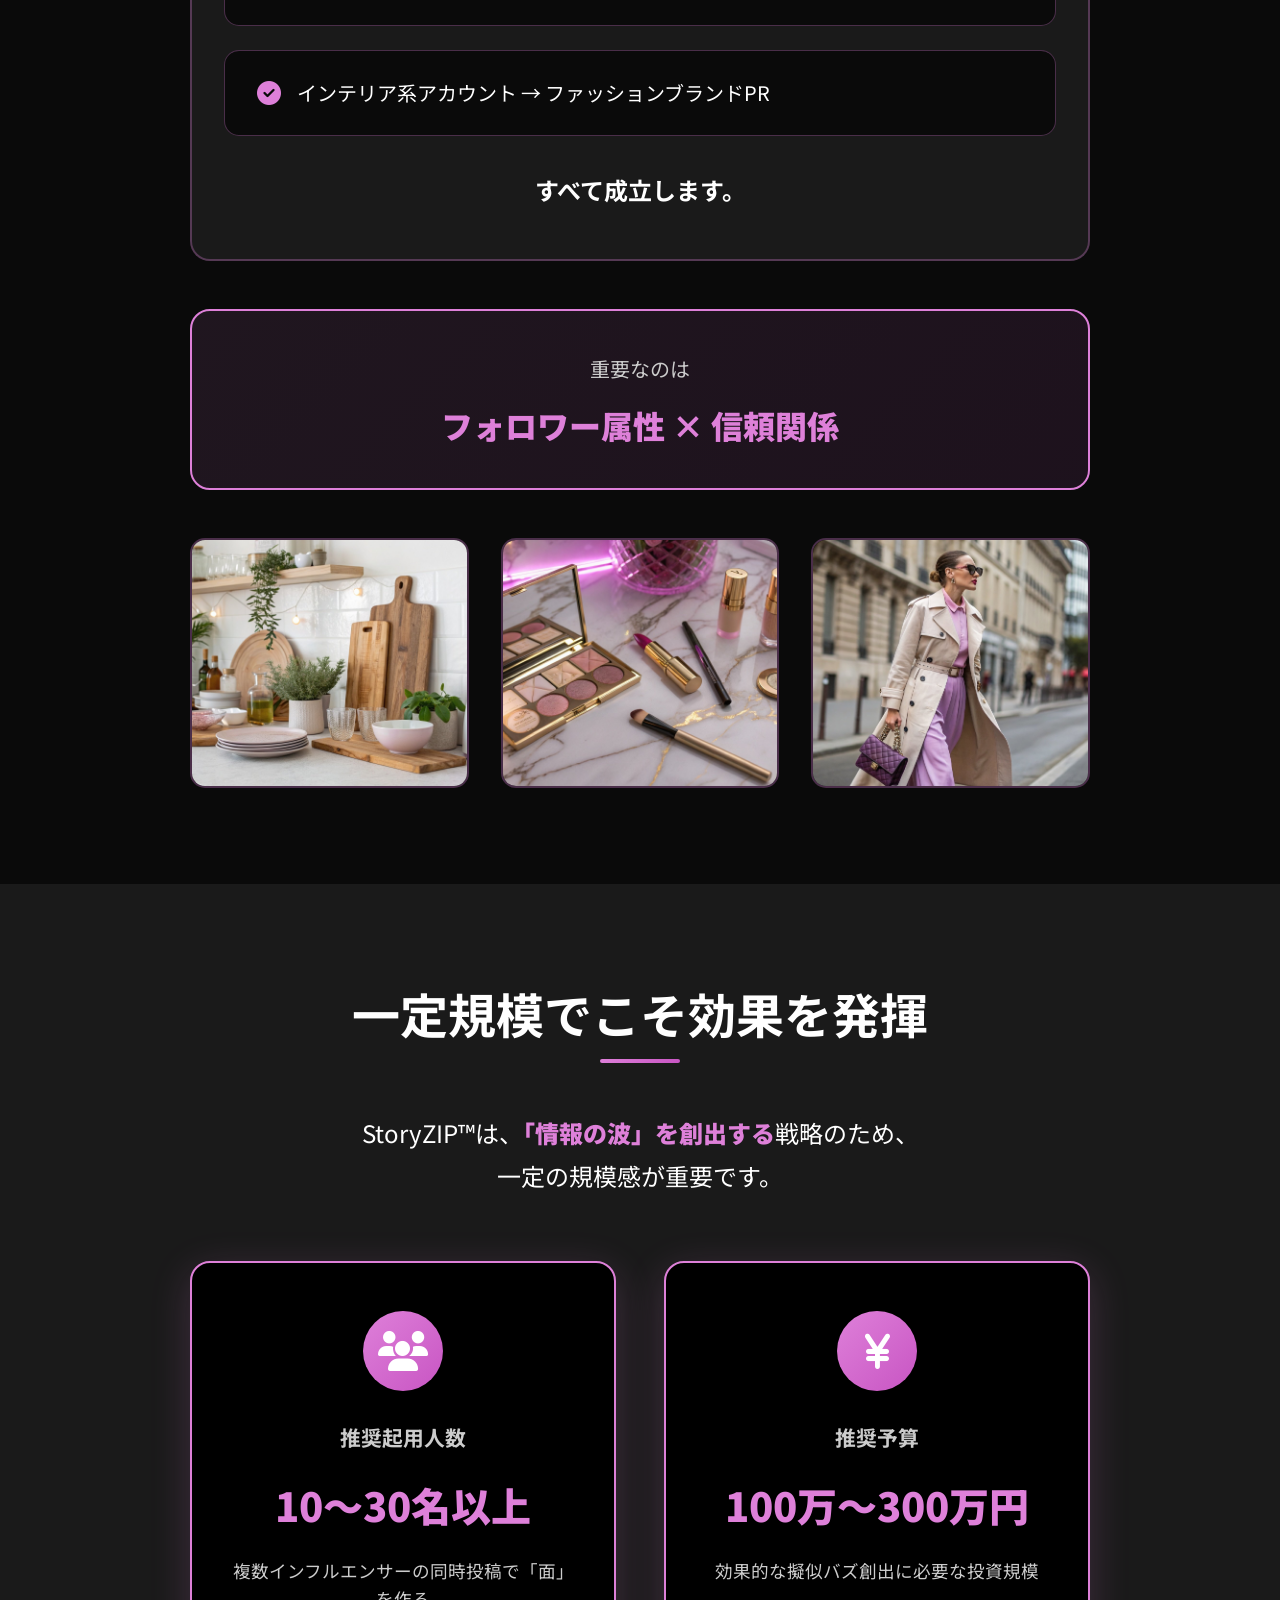
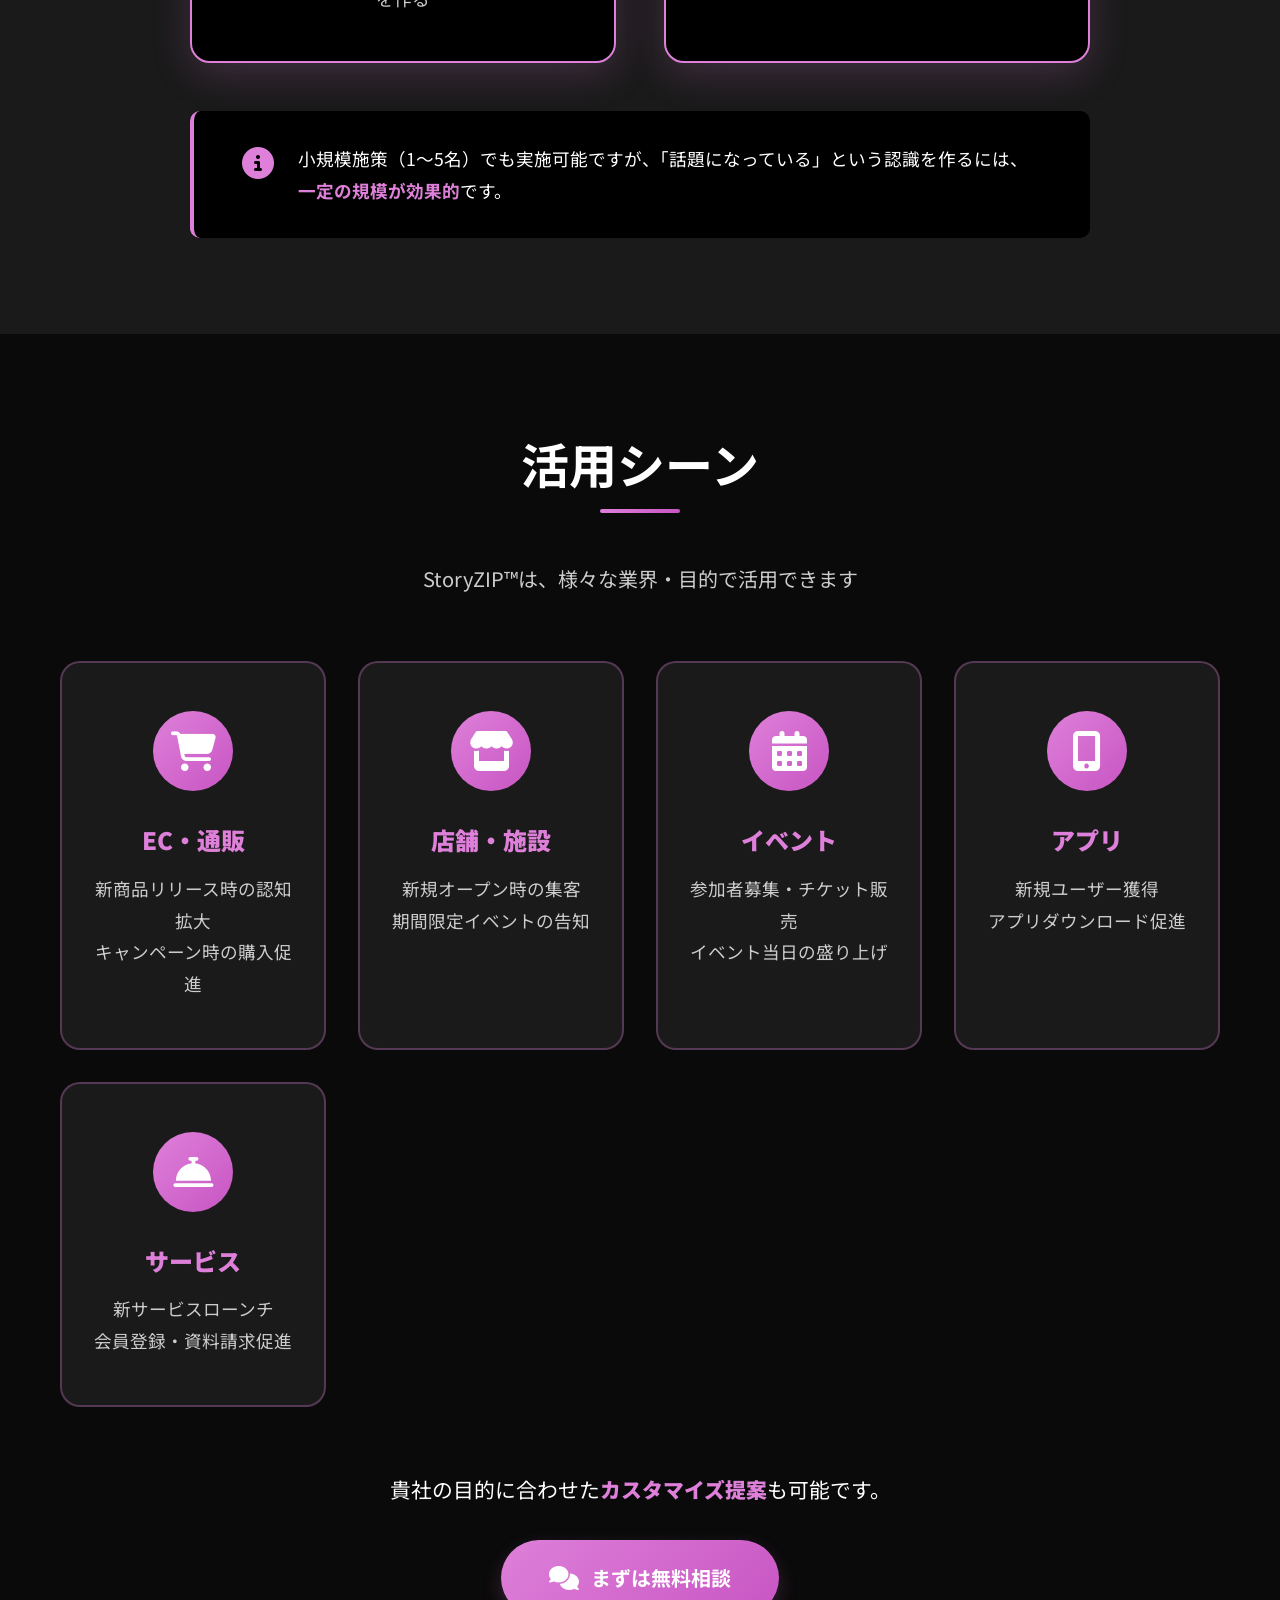
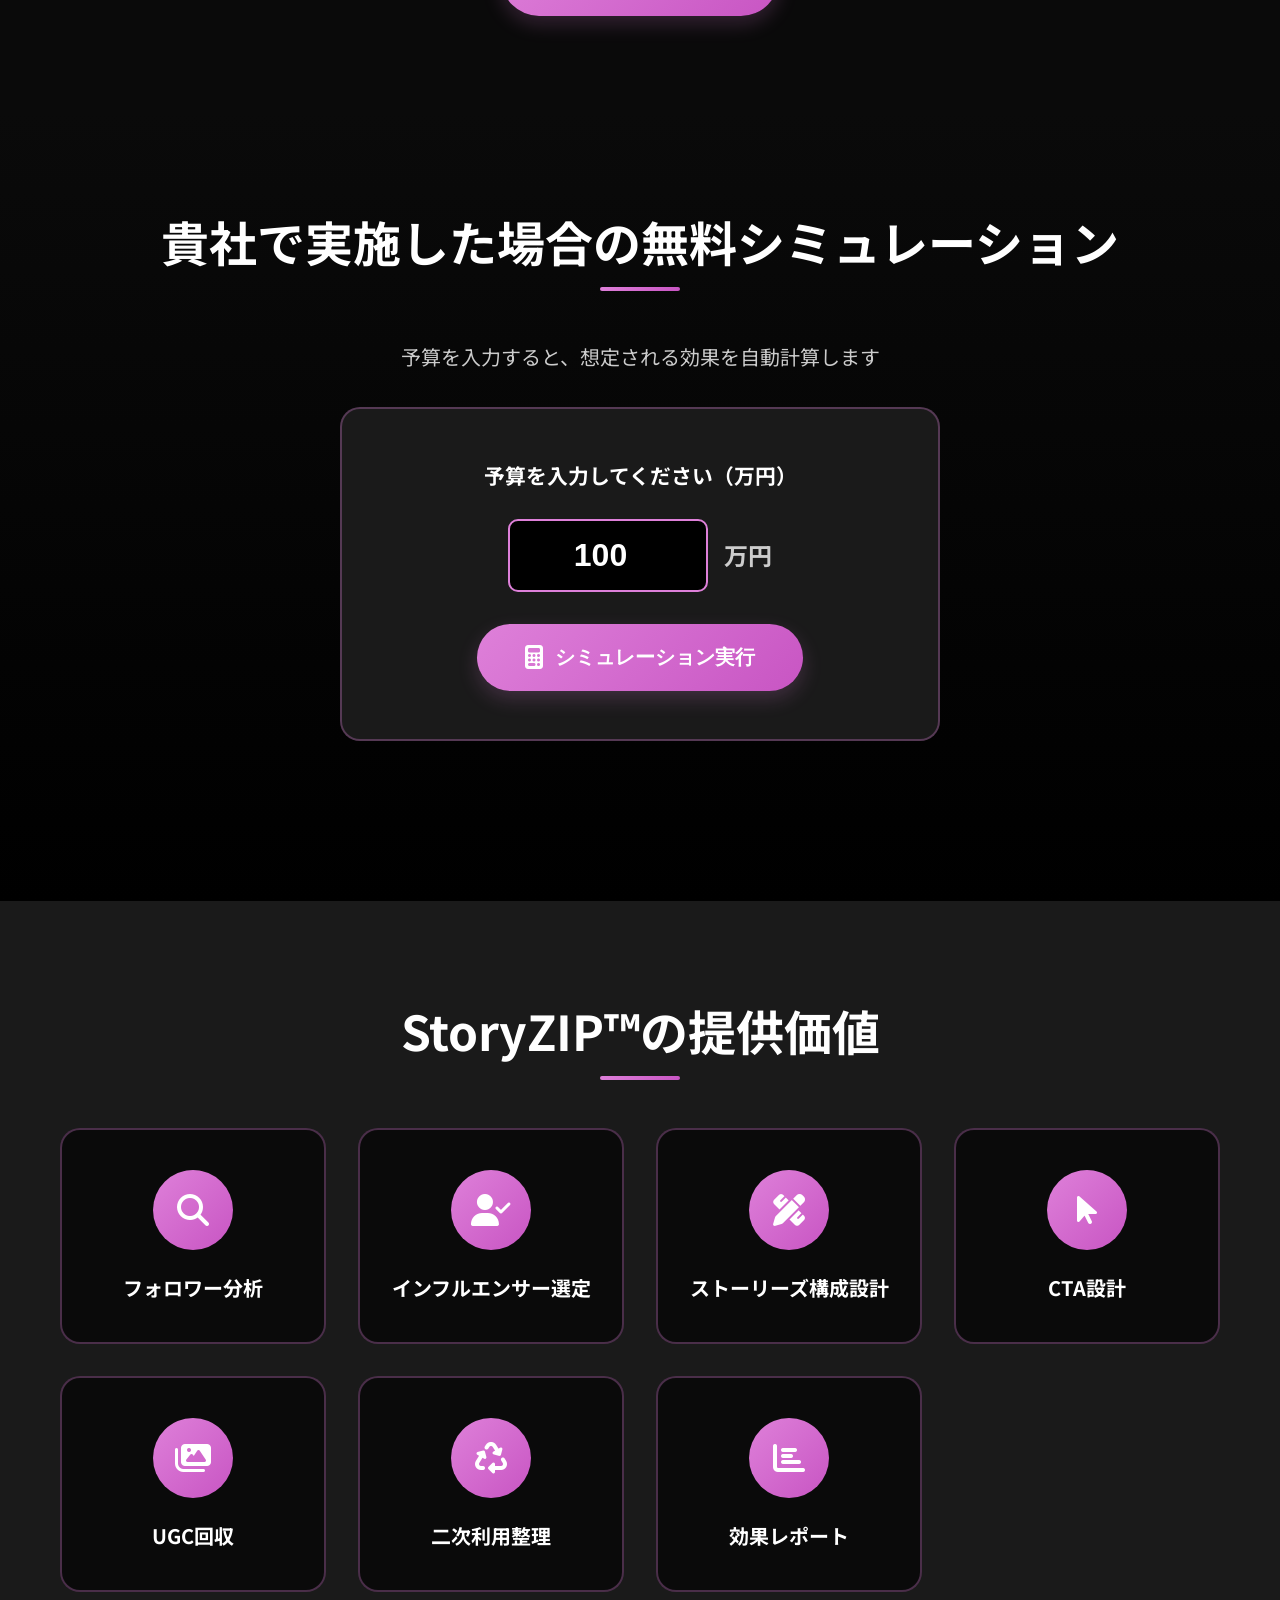
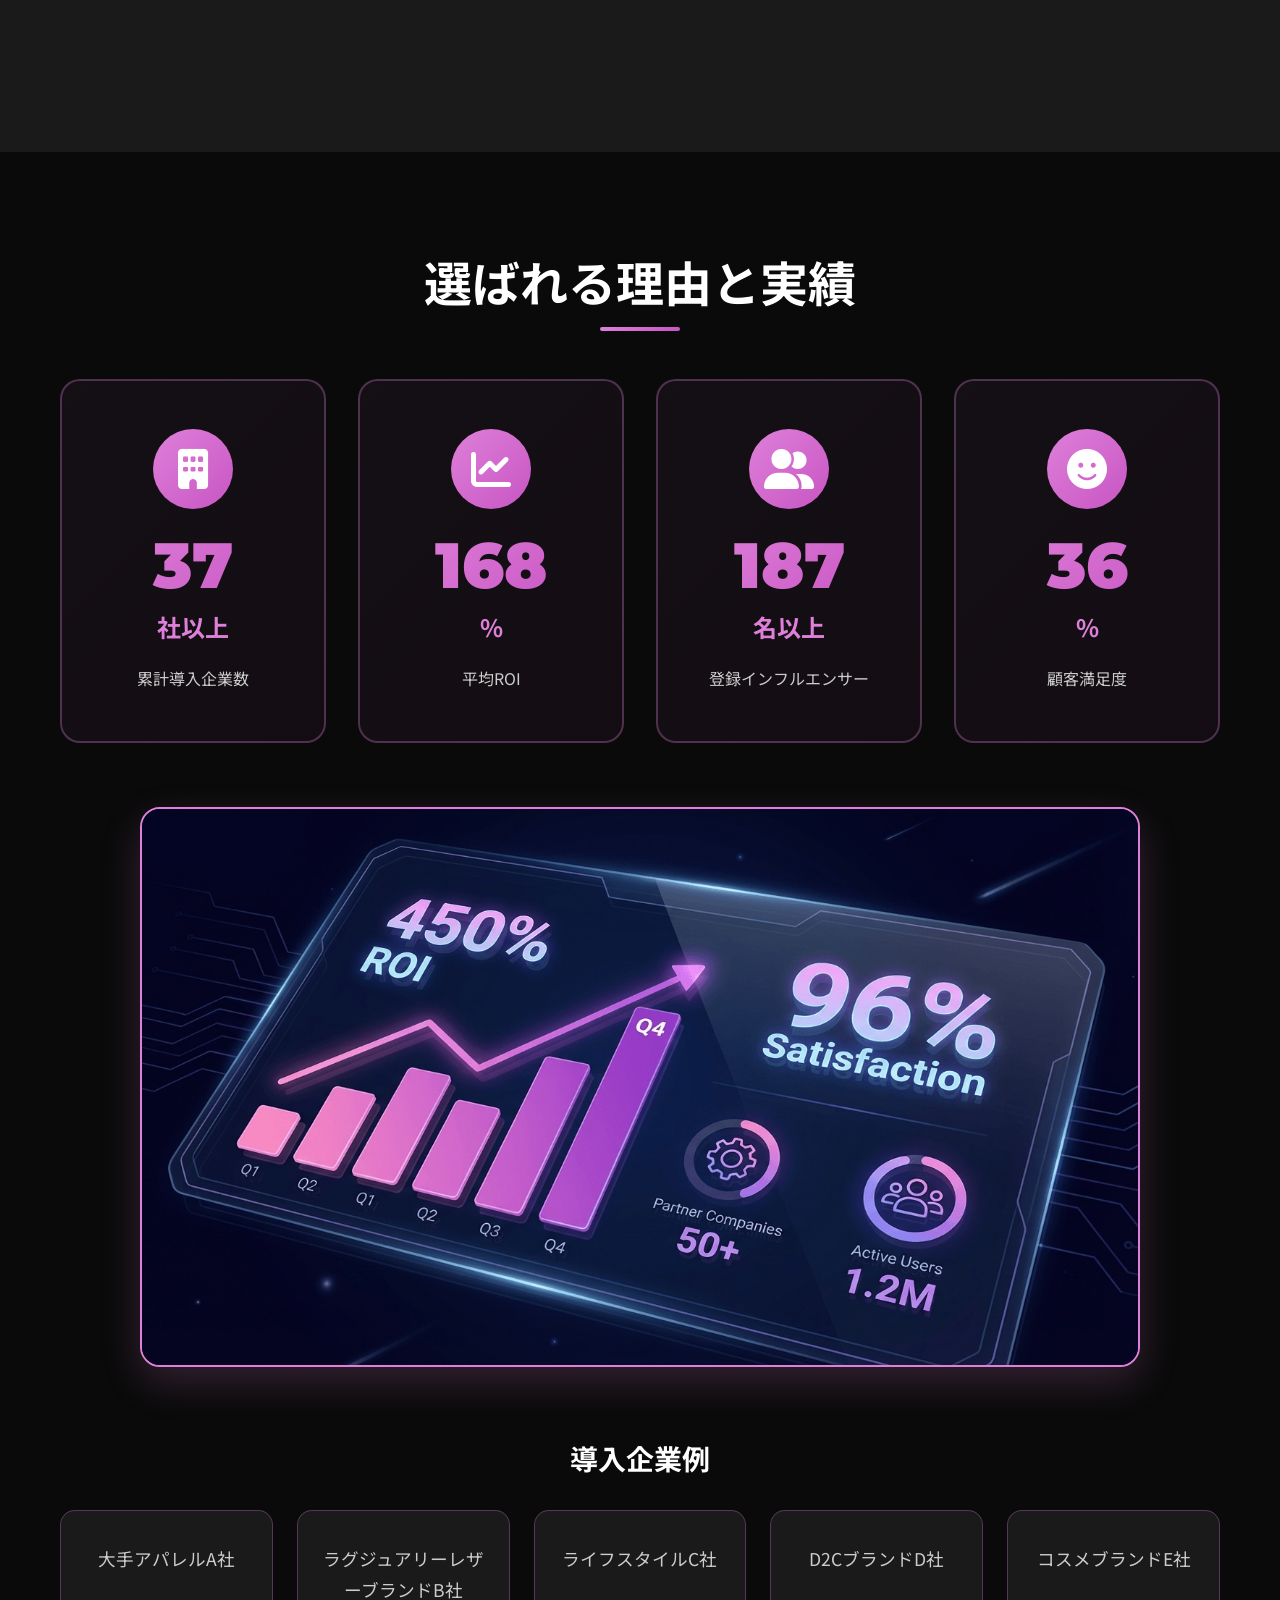
==== commit 8cbd4374: "Add files via upload" ====
--- a/index.html
+++ b/index.html
@@ -19,8 +19,8 @@
     <meta property="og:url" content="https://lp.joyzipper.jp/">
     <meta property="og:title" content="StoryZIP™ - 話題は設計できる。擬似バズ創出PR戦略 | JOY ZIPPER">
     <meta property="og:description" content="そのPR、まだフィード投稿ですか？複数インフルエンサーのストーリーズで情報の波を創出。StoryZIP™は擬似バズを設計します。無料シミュレーション受付中。">
-    <meta property="og:image" content="https://lp.joyzipper.jp/images/ogp-image-new.jpg">
-    <meta property="og:image:secure_url" content="https://lp.joyzipper.jp/images/ogp-image-new.jpg">
+    <meta property="og:image" content="https://lp.joyzipper.jp/images/ogp-image-new.jpg?v=20250526">
+    <meta property="og:image:secure_url" content="https://lp.joyzipper.jp/images/ogp-image-new.jpg?v=20250526">
     <meta property="og:image:type" content="image/jpeg">
     <meta property="og:image:width" content="1200">
     <meta property="og:image:height" content="630">
@@ -33,7 +33,7 @@
     <meta name="twitter:url" content="https://lp.joyzipper.jp/">
     <meta name="twitter:title" content="StoryZIP™ - 話題は設計できる。擬似バズ創出PR戦略 | JOY ZIPPER">
     <meta name="twitter:description" content="そのPR、まだフィード投稿ですか？複数インフルエンサーのストーリーズで情報の波を創出。StoryZIP™は擬似バズを設計します。無料シミュレーション受付中。">
-    <meta name="twitter:image" content="https://lp.joyzipper.jp/images/ogp-image-new.jpg">
+    <meta name="twitter:image" content="https://lp.joyzipper.jp/images/ogp-image-new.jpg?v=20250526">
     <meta name="twitter:image:alt" content="StoryZIP™ - 話題は設計できる。擬似バズ創出PR戦略">
     
     <!-- Google Analytics - Deferred Loading -->
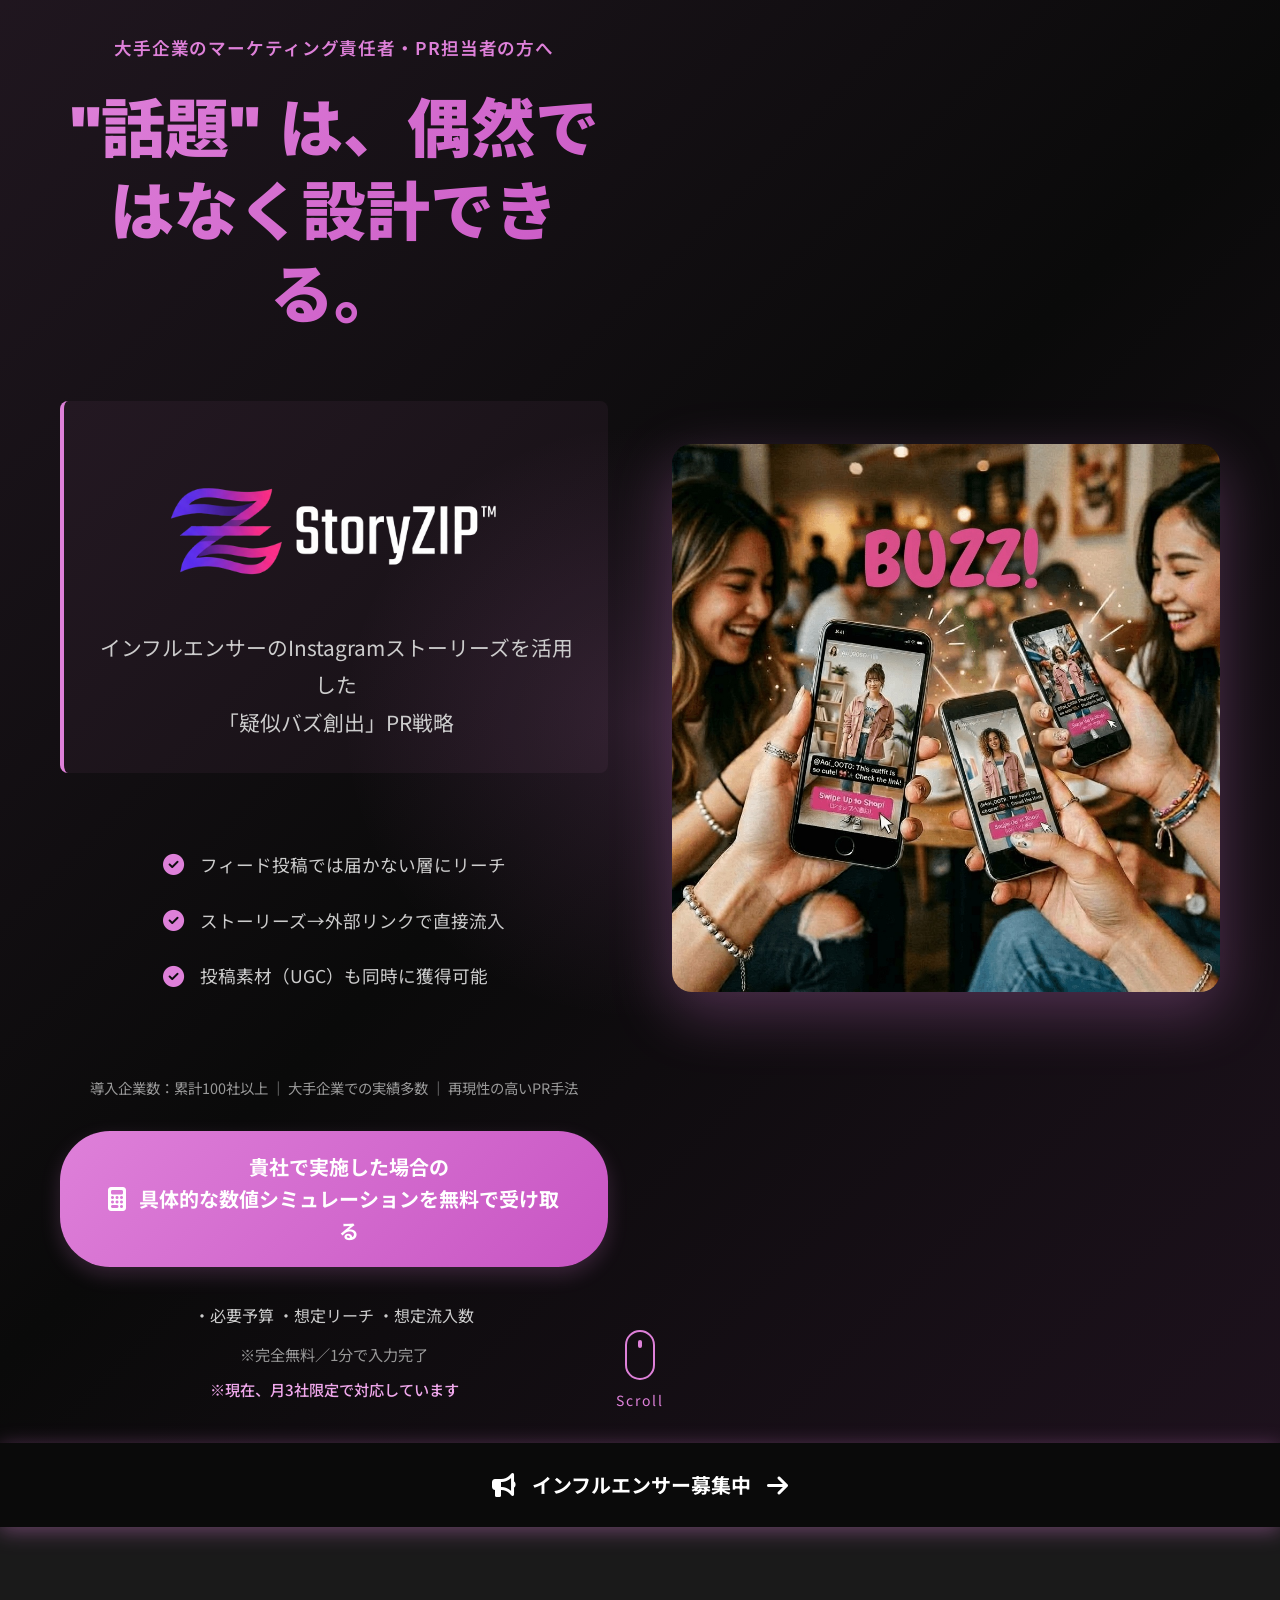
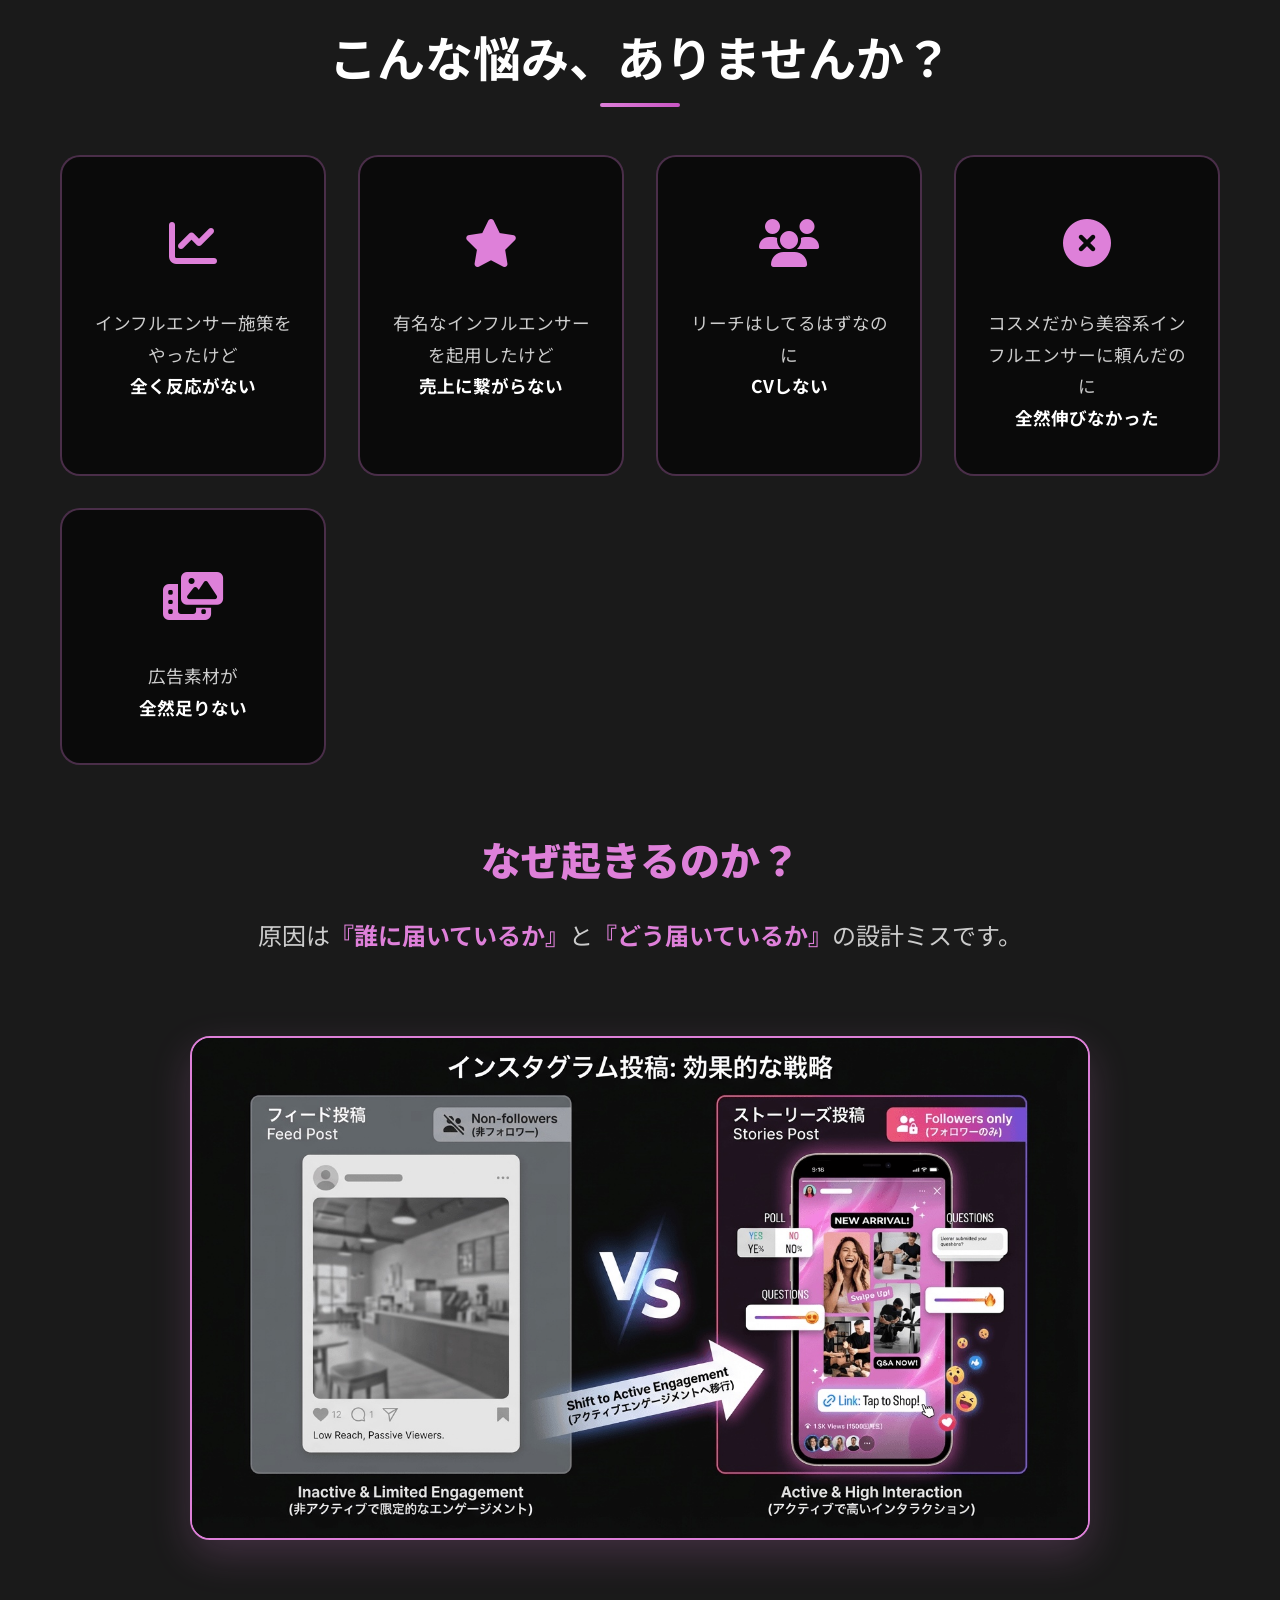
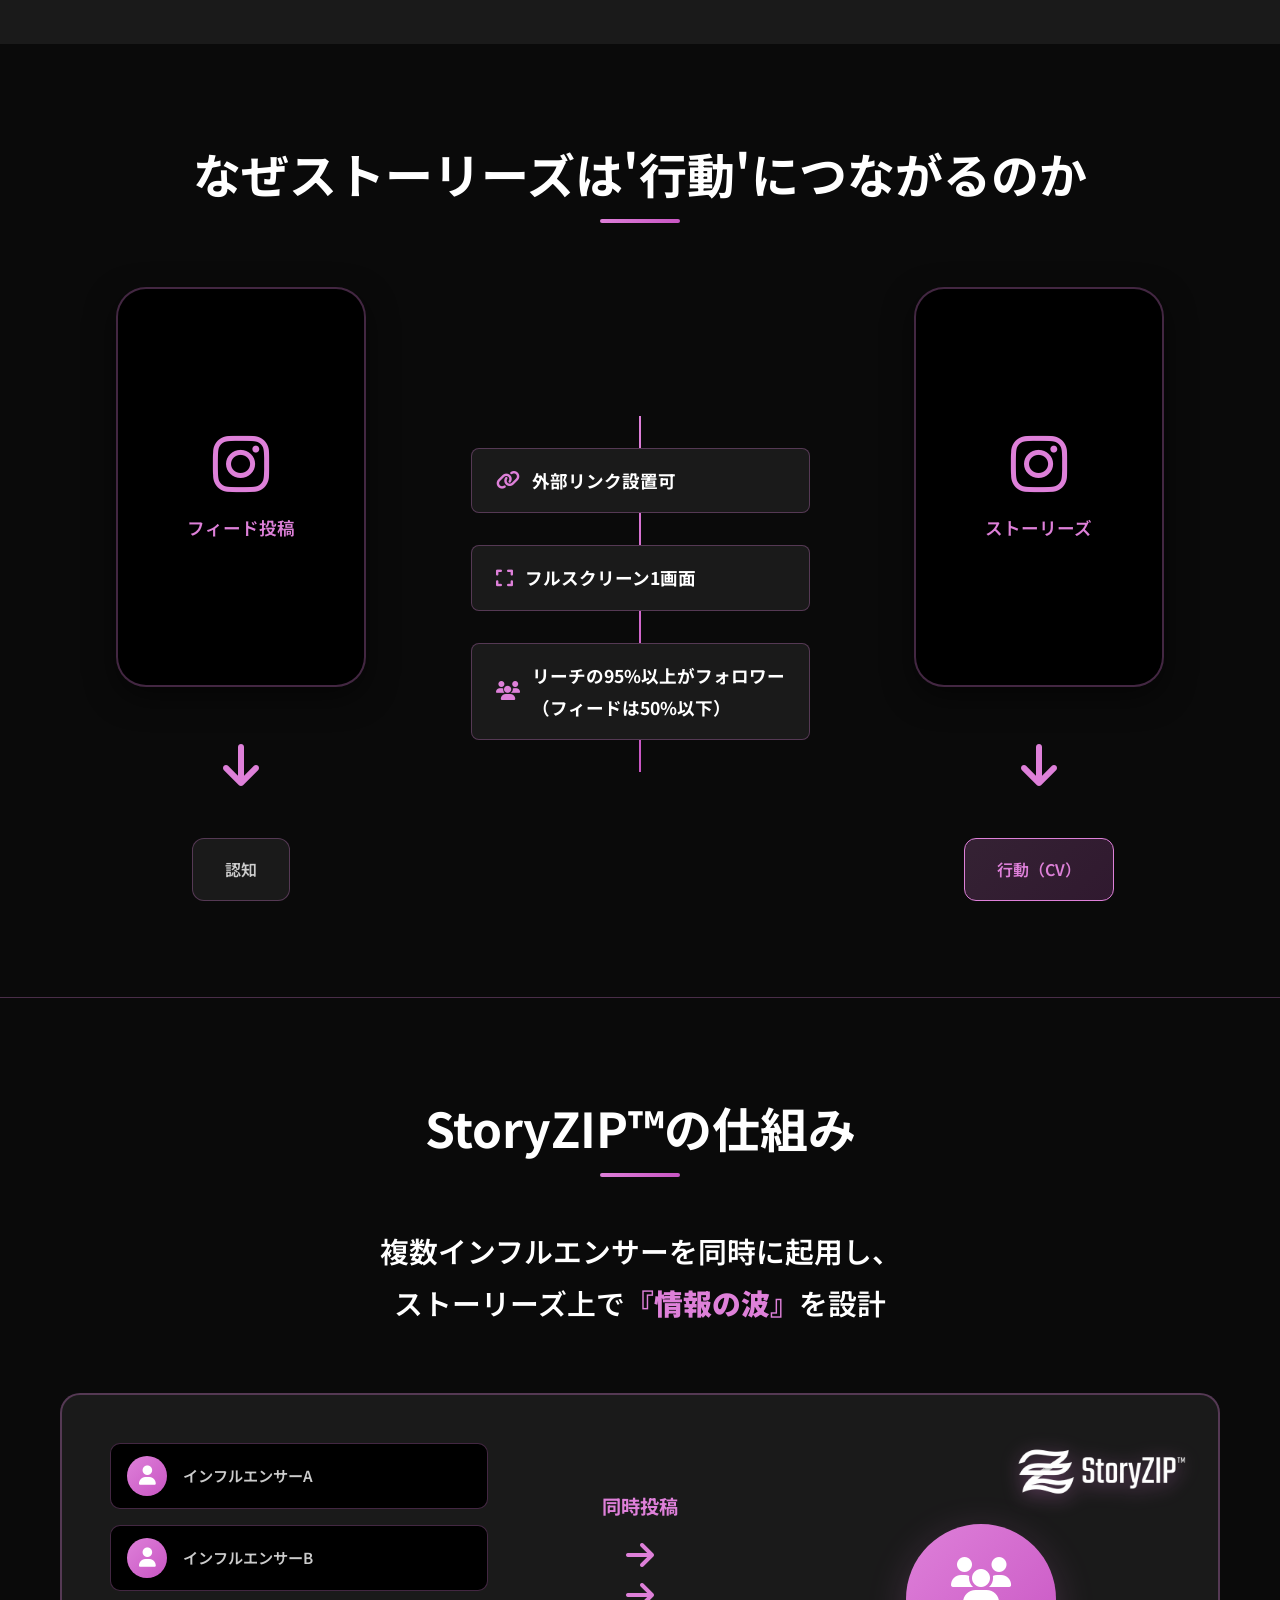
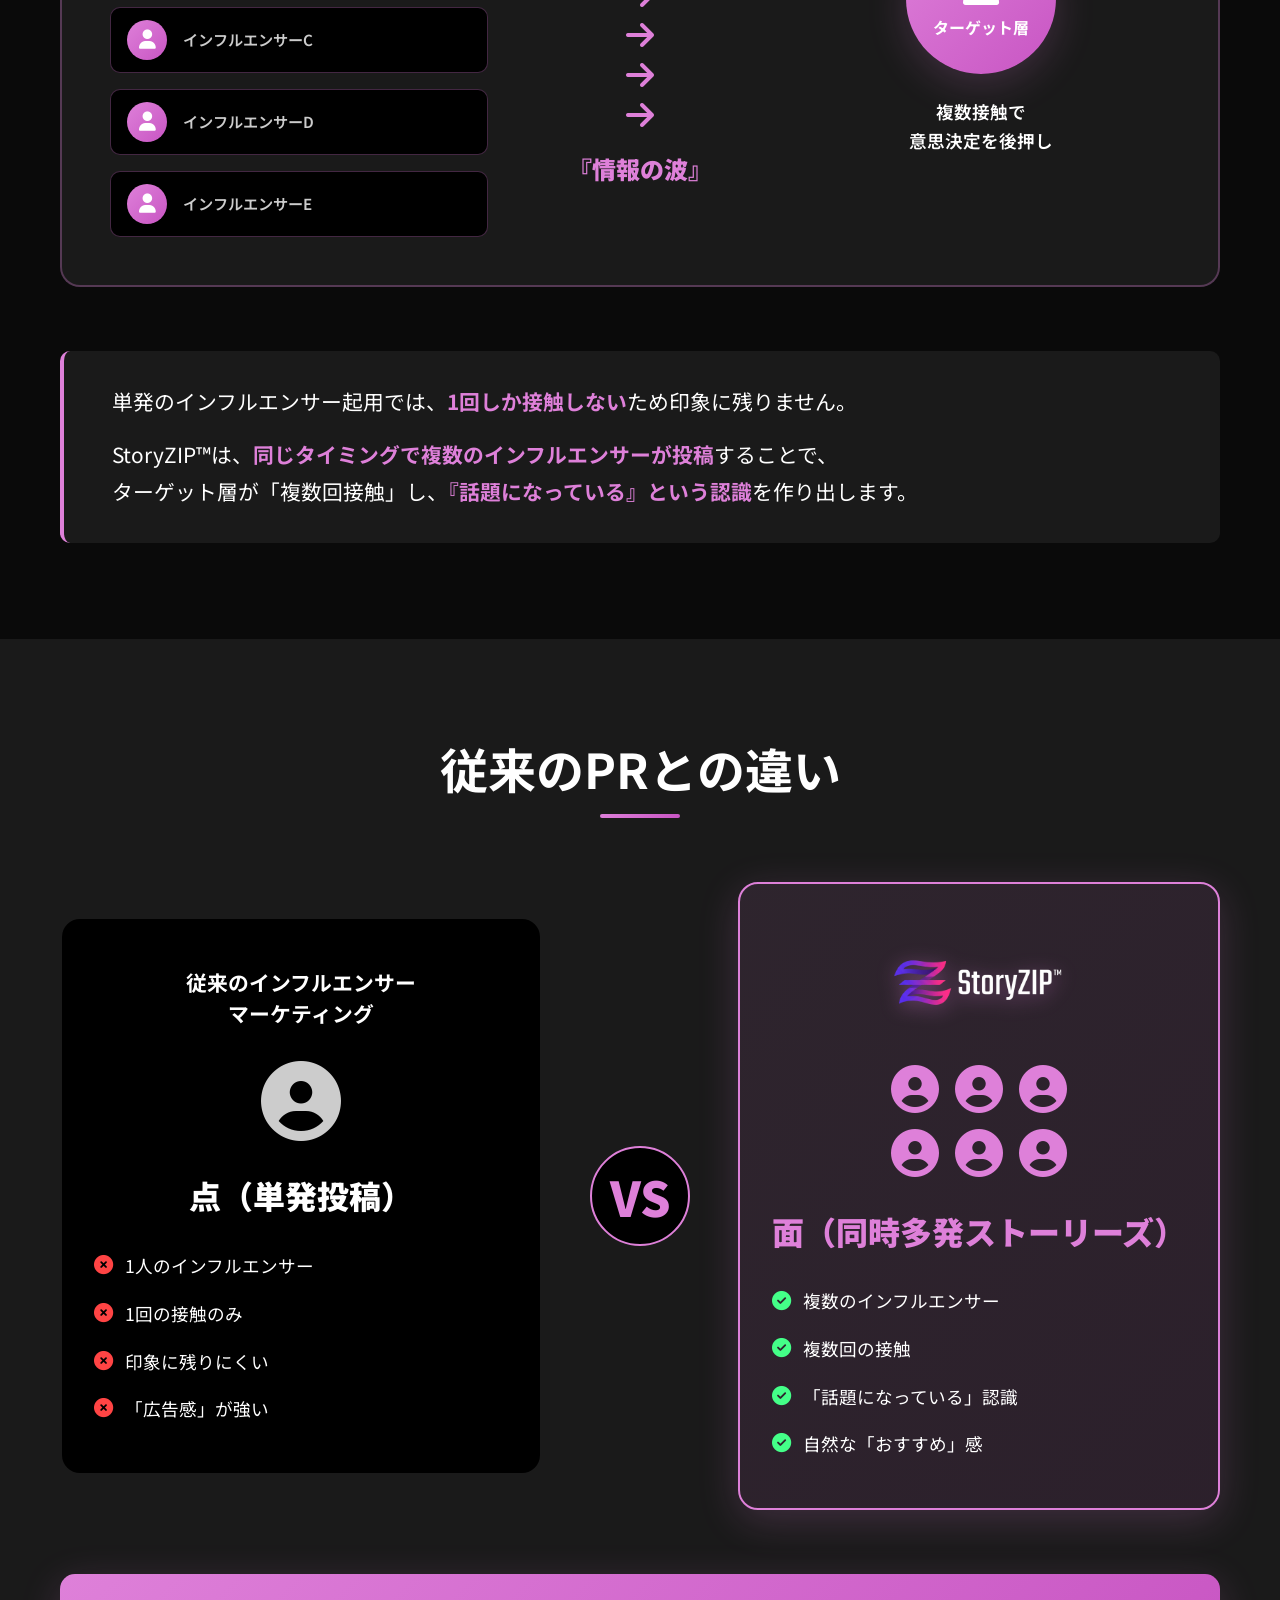
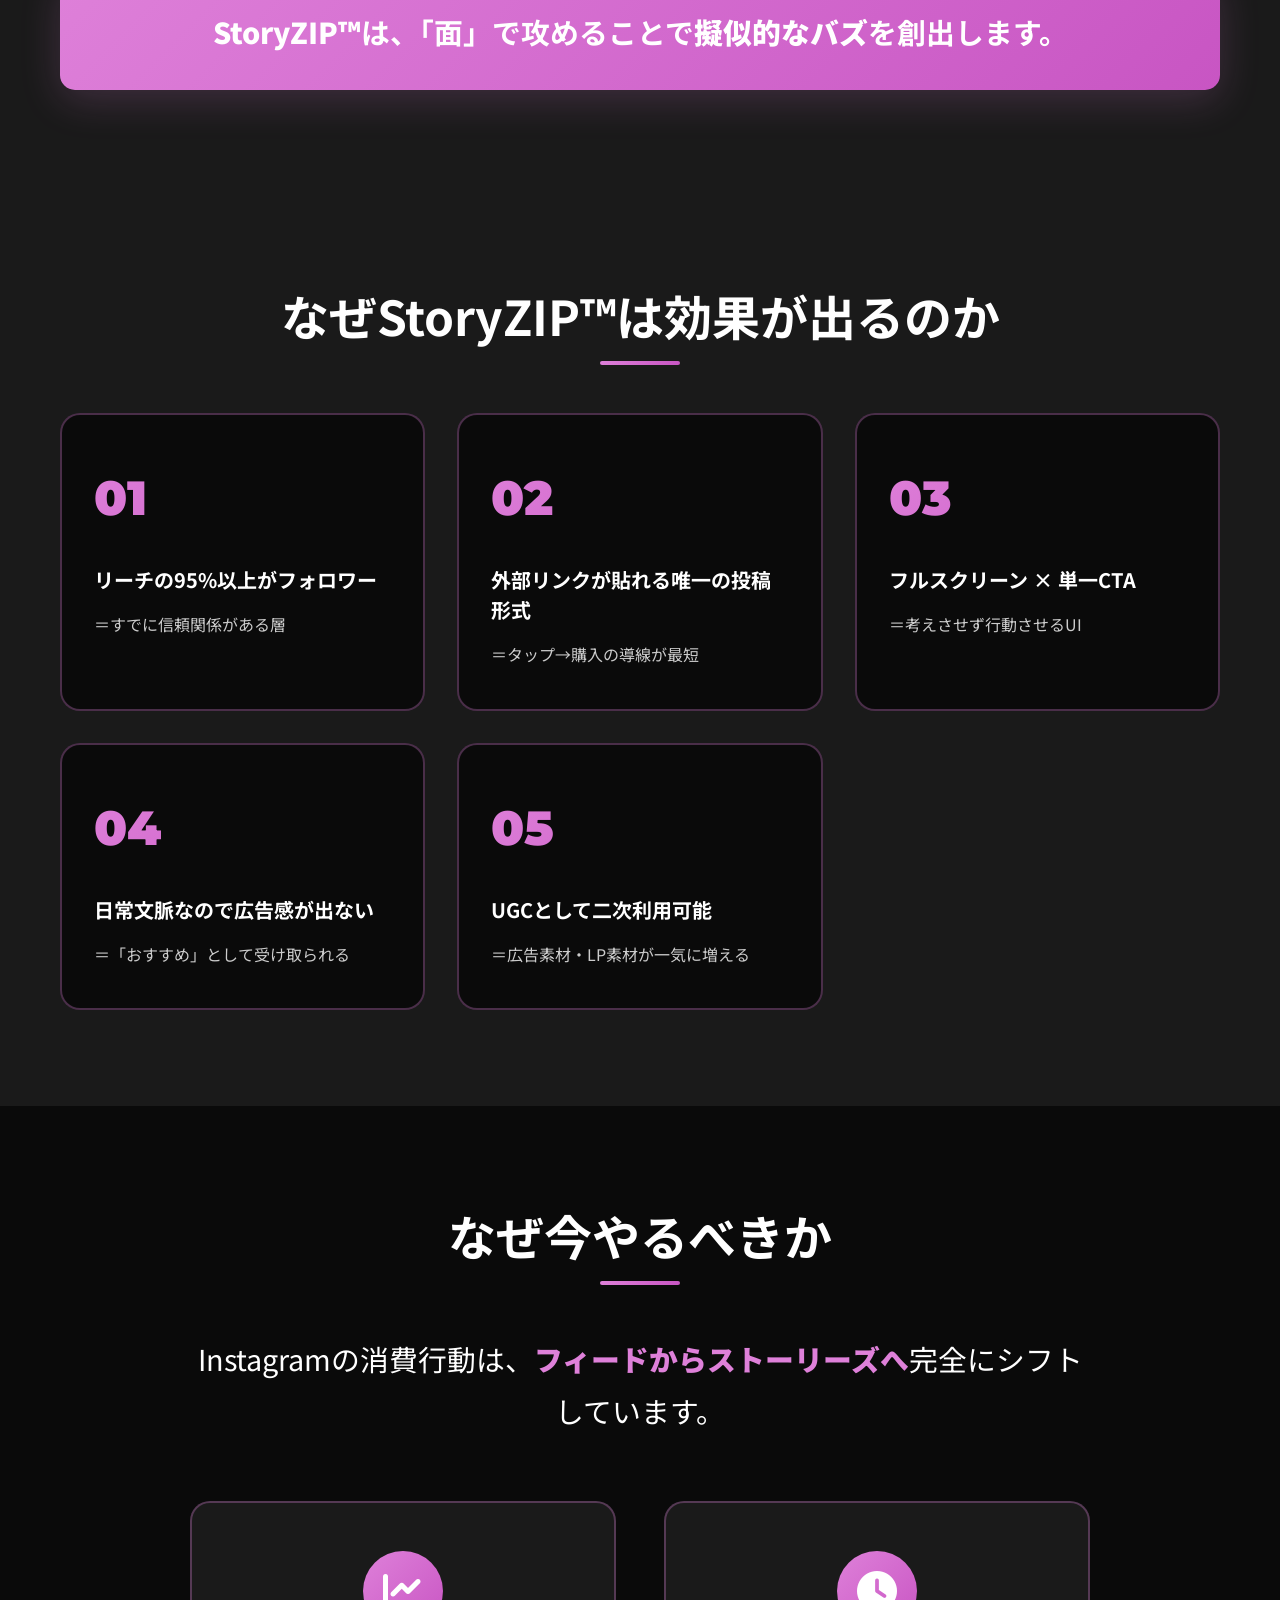
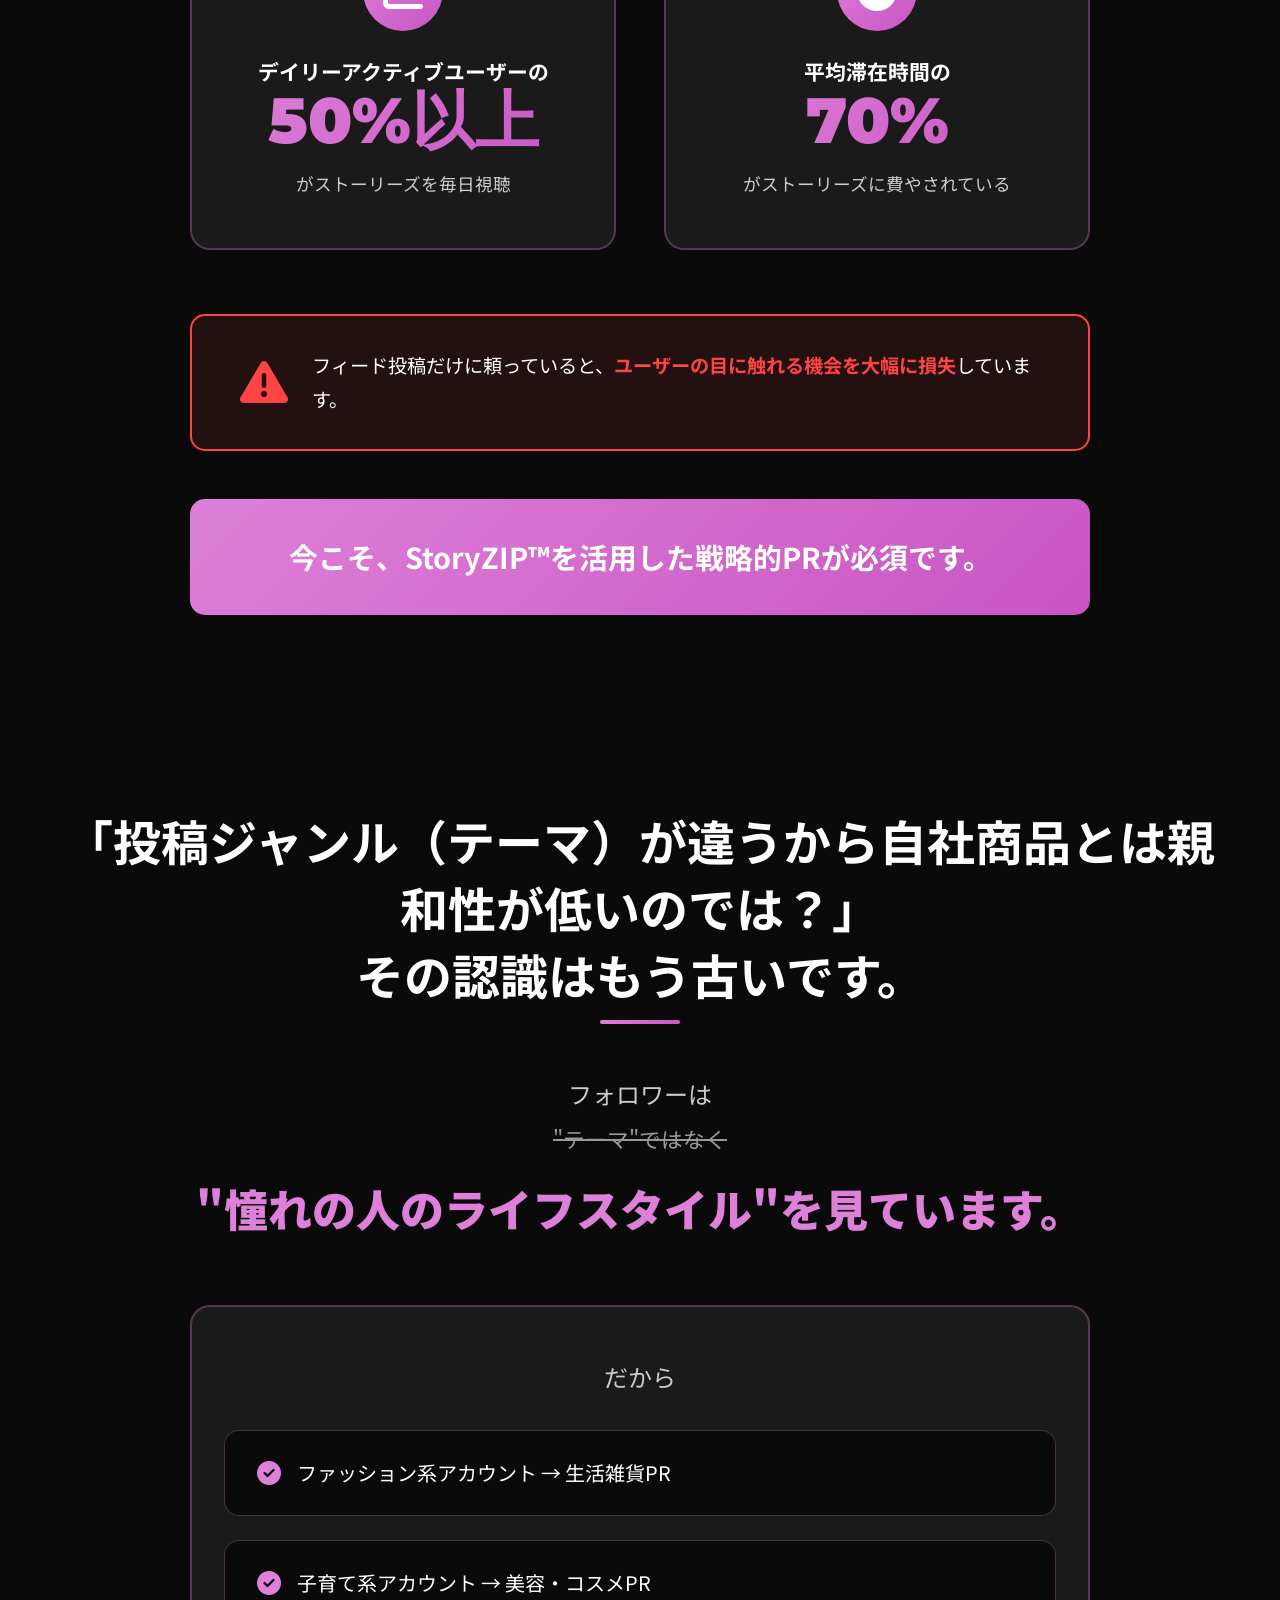
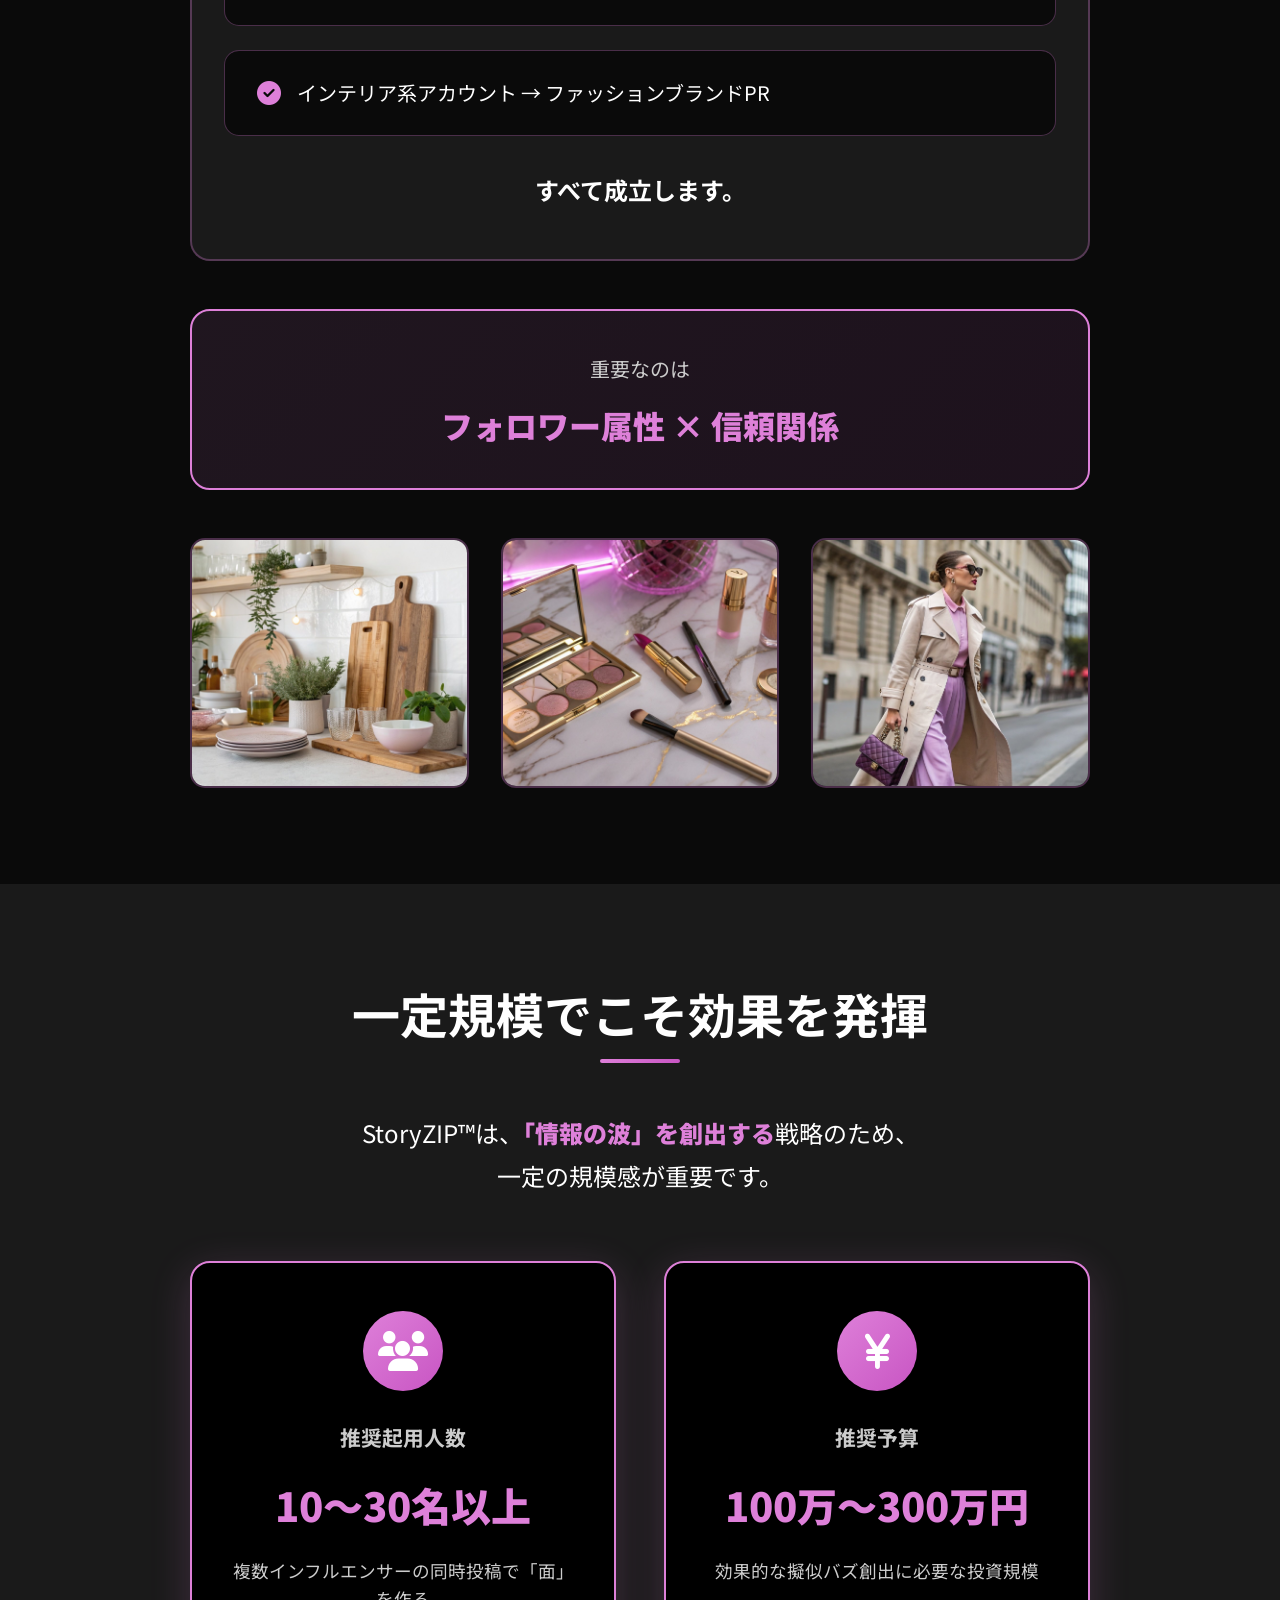
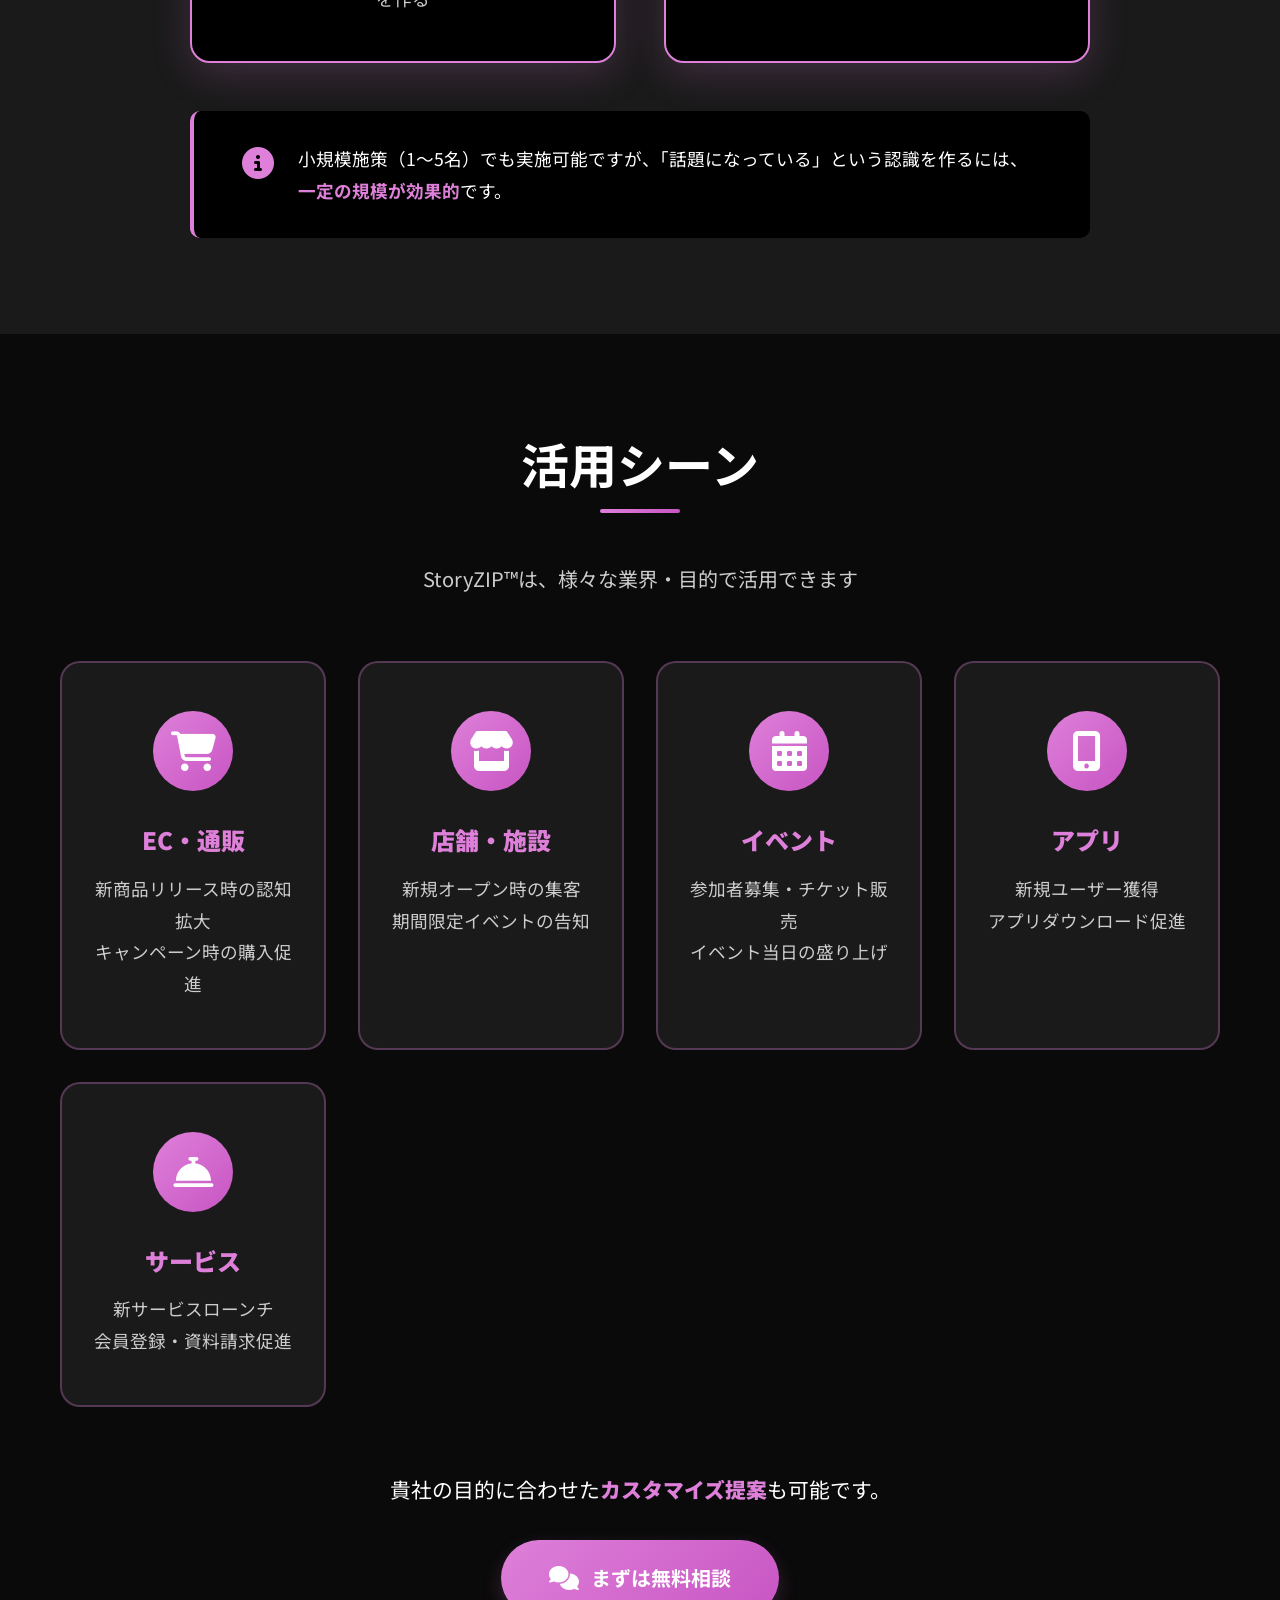
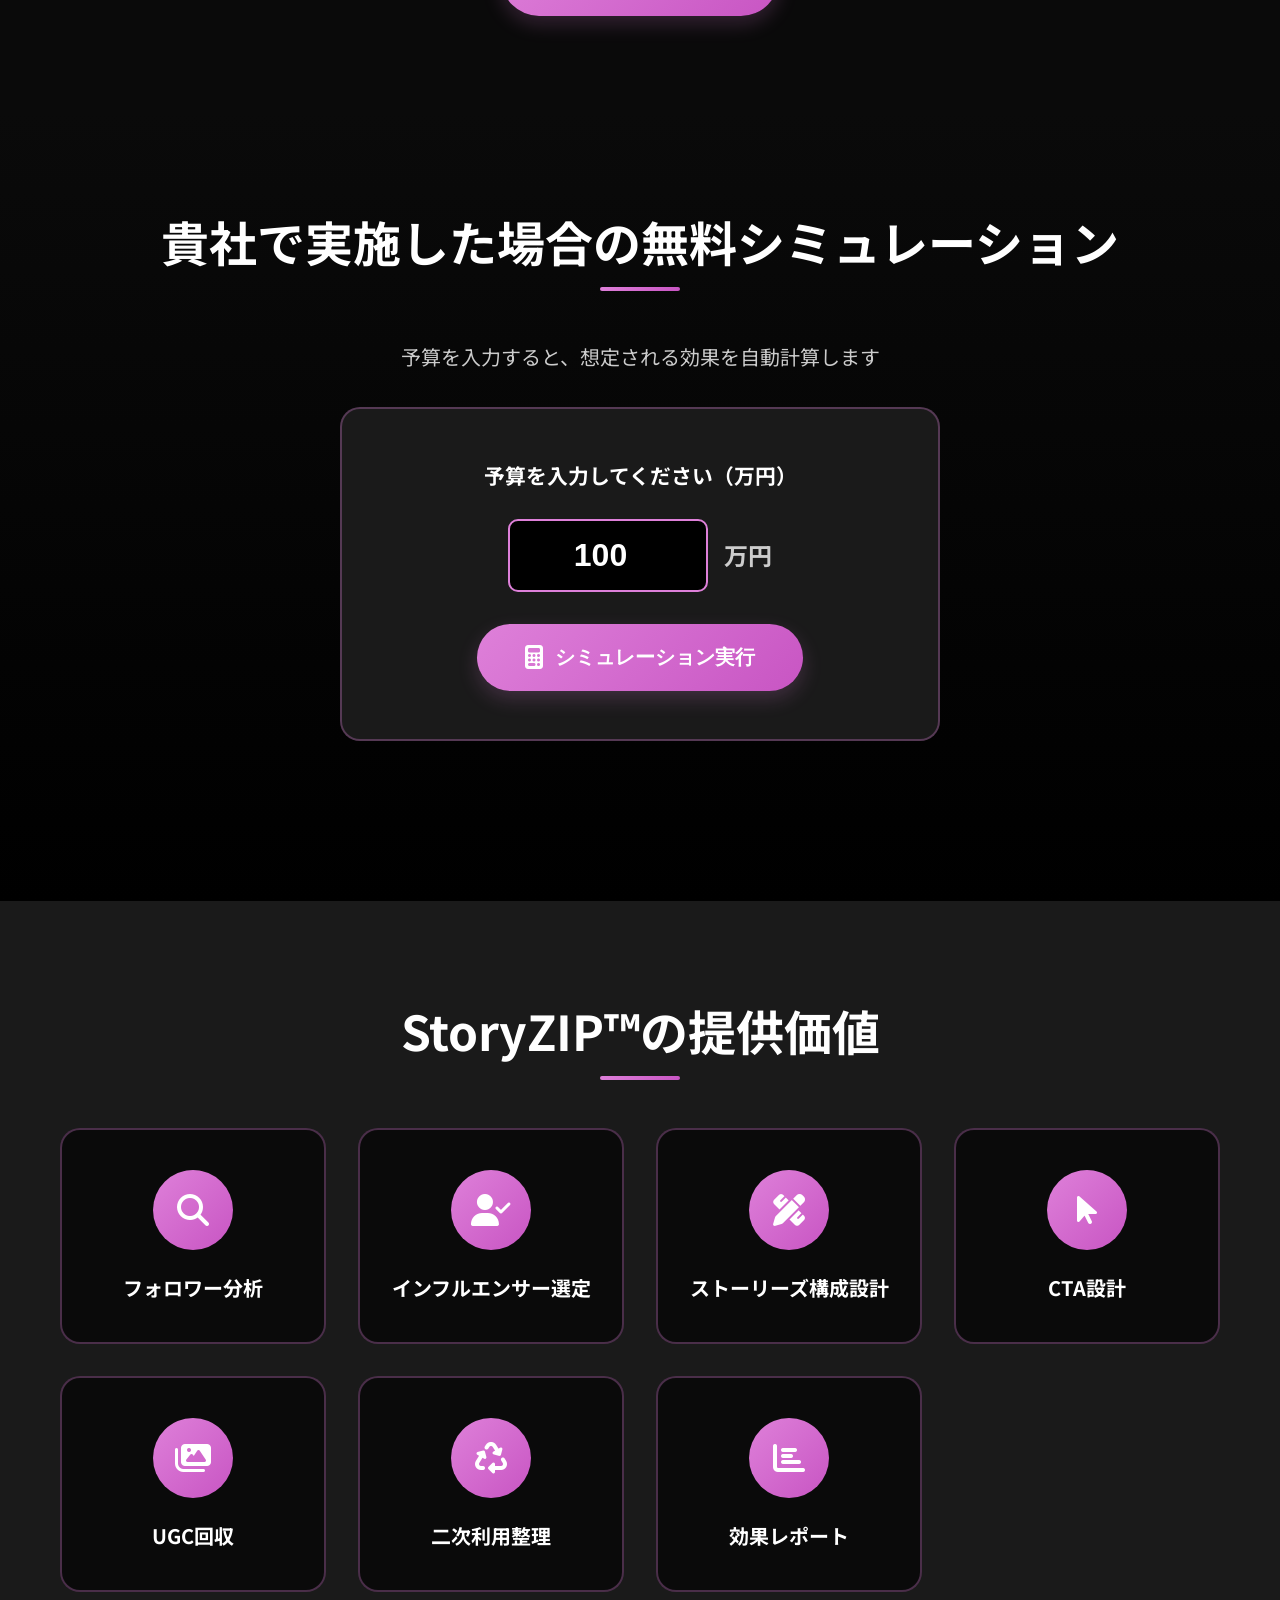
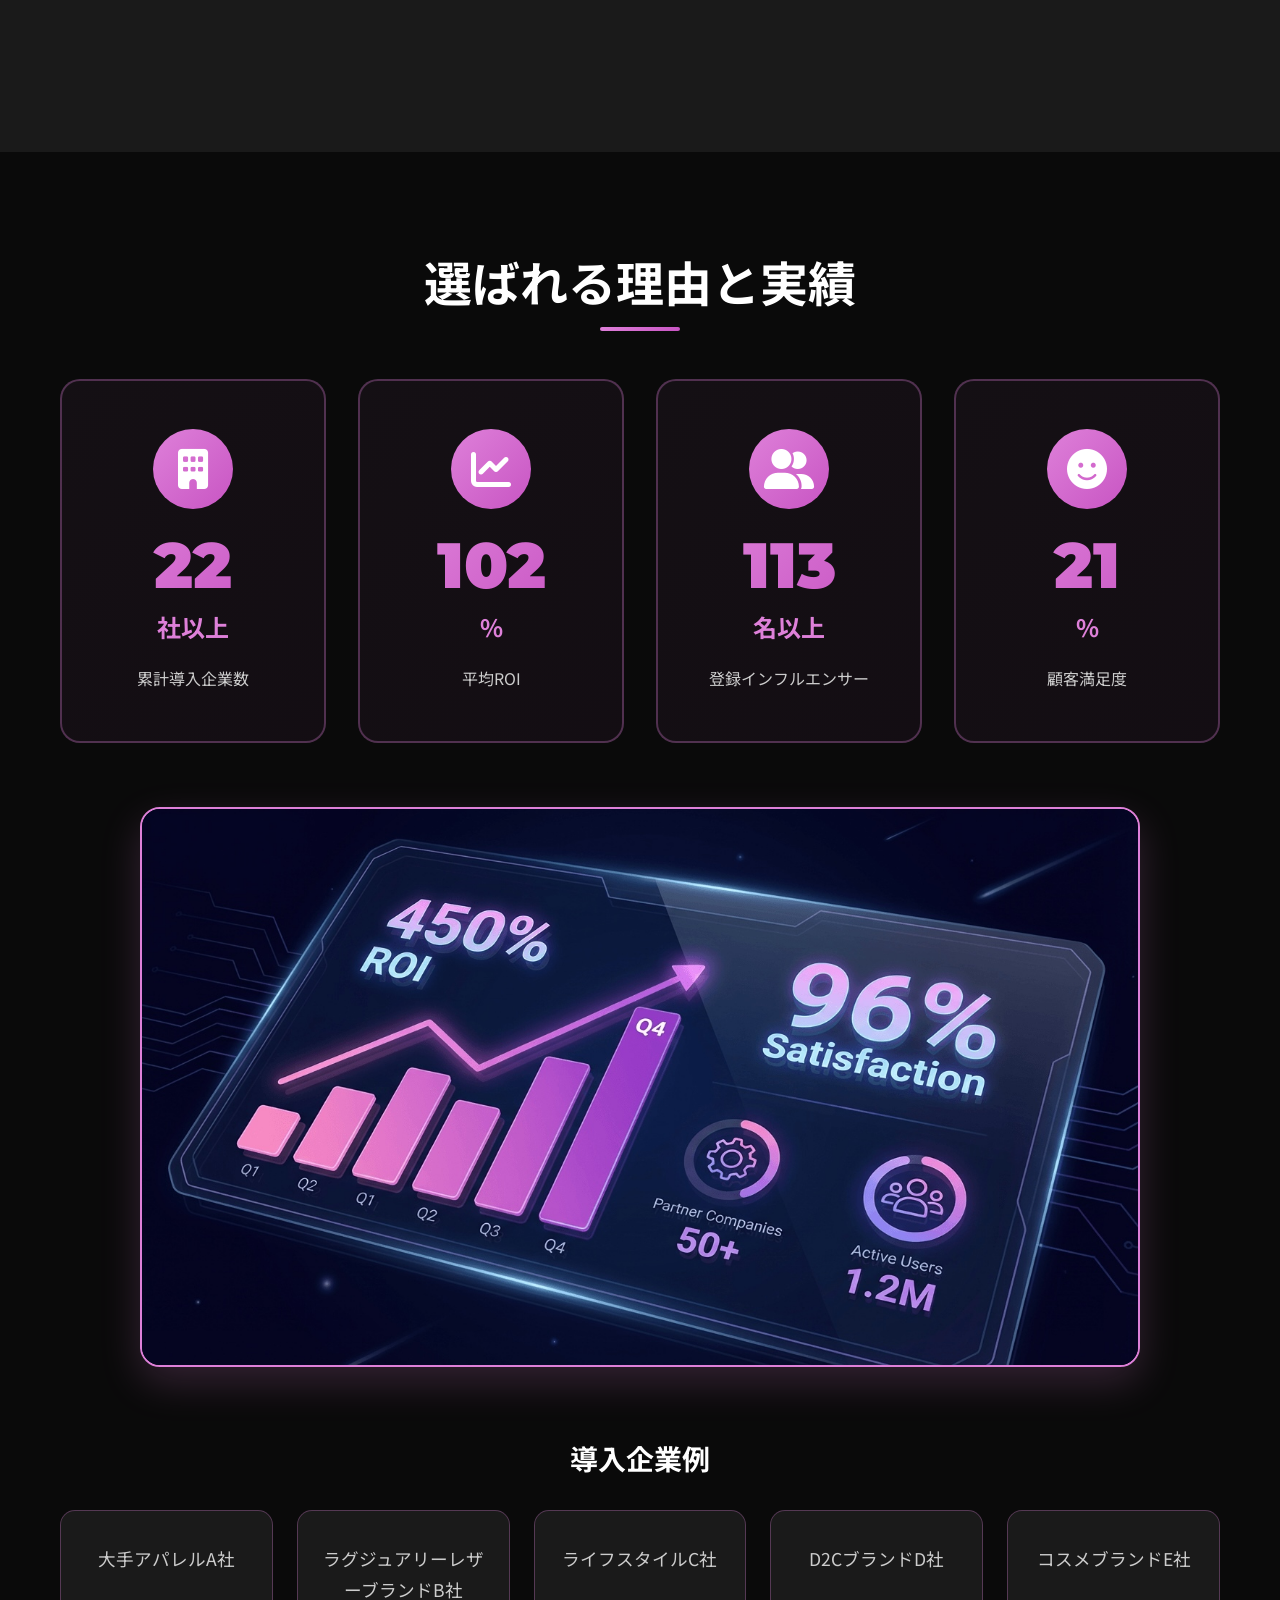
==== commit e3dfa543: "Add files via upload" ====
--- a/index.html
+++ b/index.html
@@ -19,22 +19,27 @@
     <meta property="og:url" content="https://lp.joyzipper.jp/">
     <meta property="og:title" content="StoryZIP™ - 話題は設計できる。擬似バズ創出PR戦略 | JOY ZIPPER">
     <meta property="og:description" content="そのPR、まだフィード投稿ですか？複数インフルエンサーのストーリーズで情報の波を創出。StoryZIP™は擬似バズを設計します。無料シミュレーション受付中。">
-    <meta property="og:image" content="https://lp.joyzipper.jp/images/ogp-image-new.jpg?v=20250526">
-    <meta property="og:image:secure_url" content="https://lp.joyzipper.jp/images/ogp-image-new.jpg?v=20250526">
+    <meta property="og:image" content="https://lp.joyzipper.jp/images/ogp-image-new.jpg?v=20250526v3">
+    <meta property="og:image:secure_url" content="https://lp.joyzipper.jp/images/ogp-image-new.jpg?v=20250526v3">
     <meta property="og:image:type" content="image/jpeg">
-    <meta property="og:image:width" content="1200">
-    <meta property="og:image:height" content="630">
+    <meta property="og:image:width" content="2048">
+    <meta property="og:image:height" content="1152">
     <meta property="og:image:alt" content="StoryZIP™ - 話題は設計できる。擬似バズ創出PR戦略">
+    <meta property="fb:app_id" content="1067655327831894">
+    <meta property="og:updated_time" content="2025-05-26T15:00:00+09:00">
     <meta property="og:site_name" content="JOY ZIPPER">
     <meta property="og:locale" content="ja_JP">
     
     <!-- Twitter Card -->
     <meta name="twitter:card" content="summary_large_image">
+    <meta name="twitter:site" content="@joyzipper">
+    <meta name="twitter:creator" content="@joyzipper">
     <meta name="twitter:url" content="https://lp.joyzipper.jp/">
     <meta name="twitter:title" content="StoryZIP™ - 話題は設計できる。擬似バズ創出PR戦略 | JOY ZIPPER">
     <meta name="twitter:description" content="そのPR、まだフィード投稿ですか？複数インフルエンサーのストーリーズで情報の波を創出。StoryZIP™は擬似バズを設計します。無料シミュレーション受付中。">
-    <meta name="twitter:image" content="https://lp.joyzipper.jp/images/ogp-image-new.jpg?v=20250526">
+    <meta name="twitter:image" content="https://lp.joyzipper.jp/images/ogp-image-new.jpg?v=202505262">
     <meta name="twitter:image:alt" content="StoryZIP™ - 話題は設計できる。擬似バズ創出PR戦略">
+    <meta name="twitter:domain" content="lp.joyzipper.jp">
     
     <!-- Google Analytics - Deferred Loading -->
     <script>
